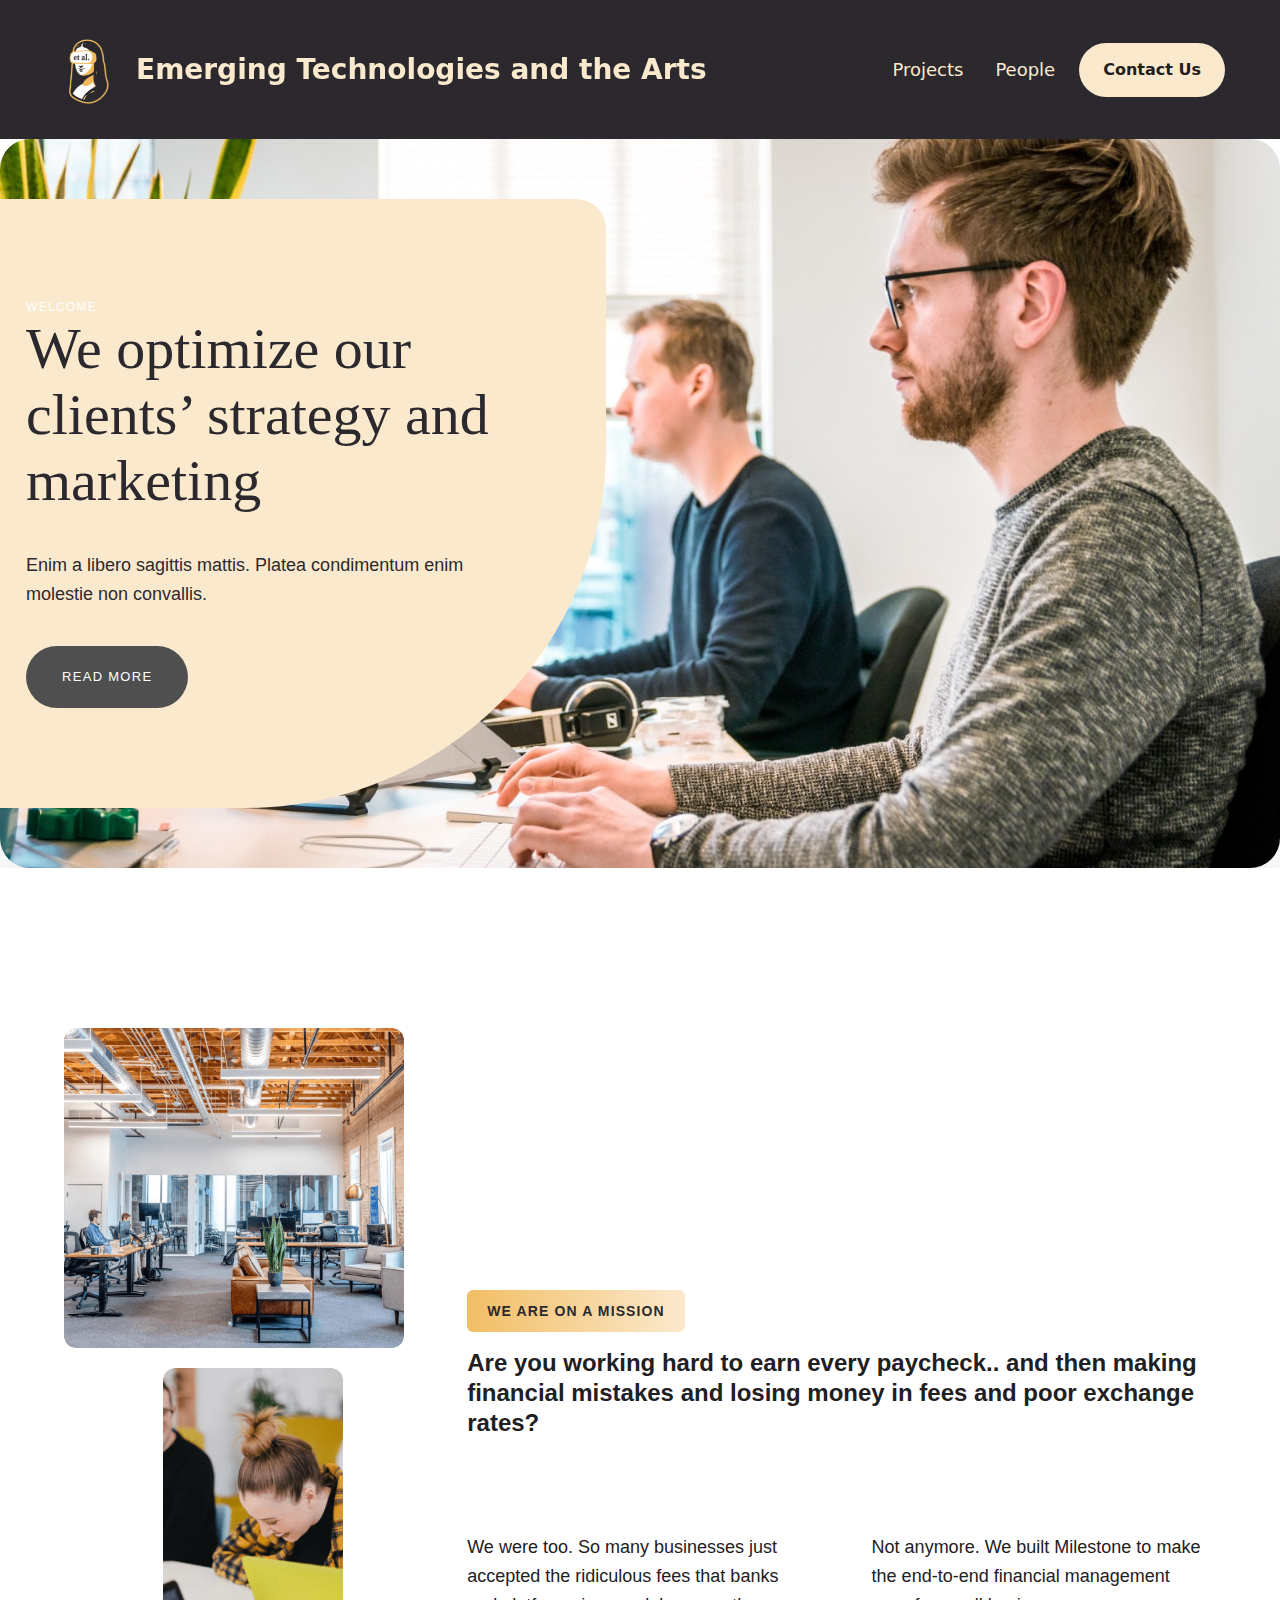
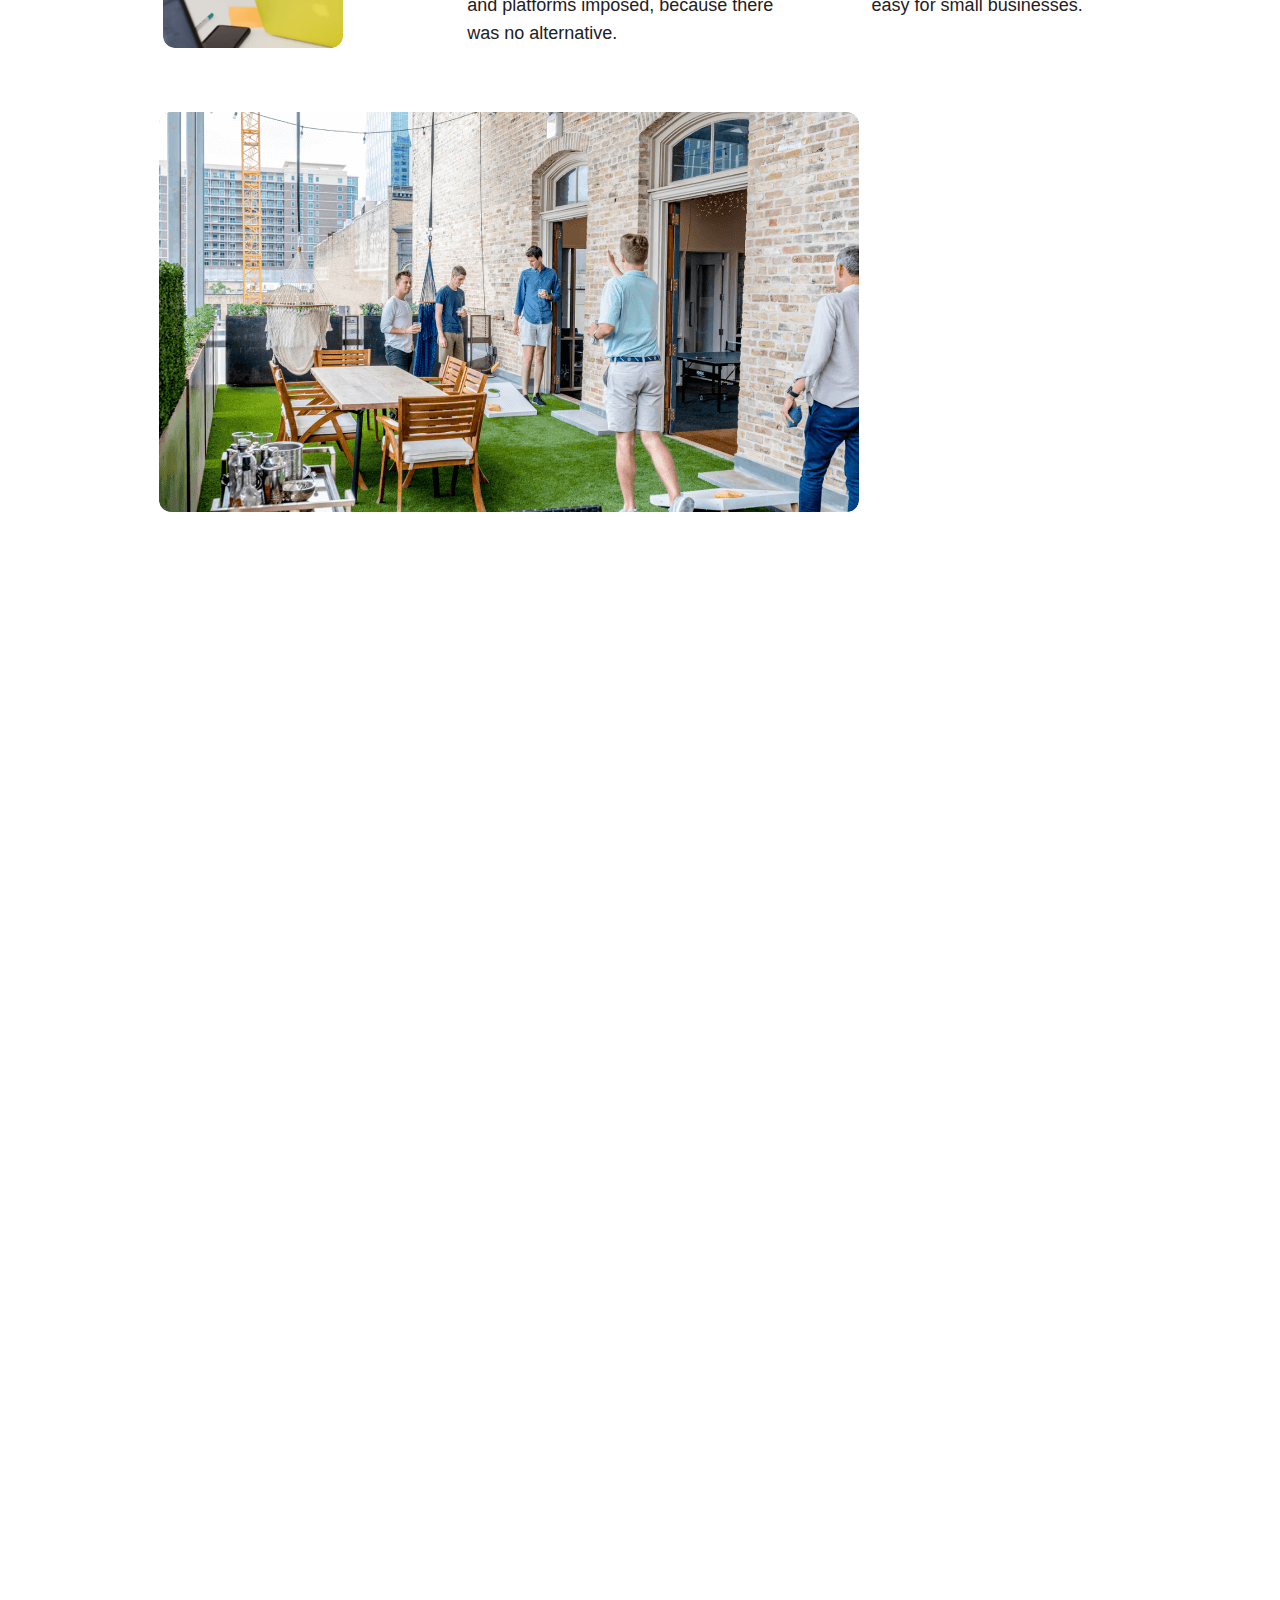
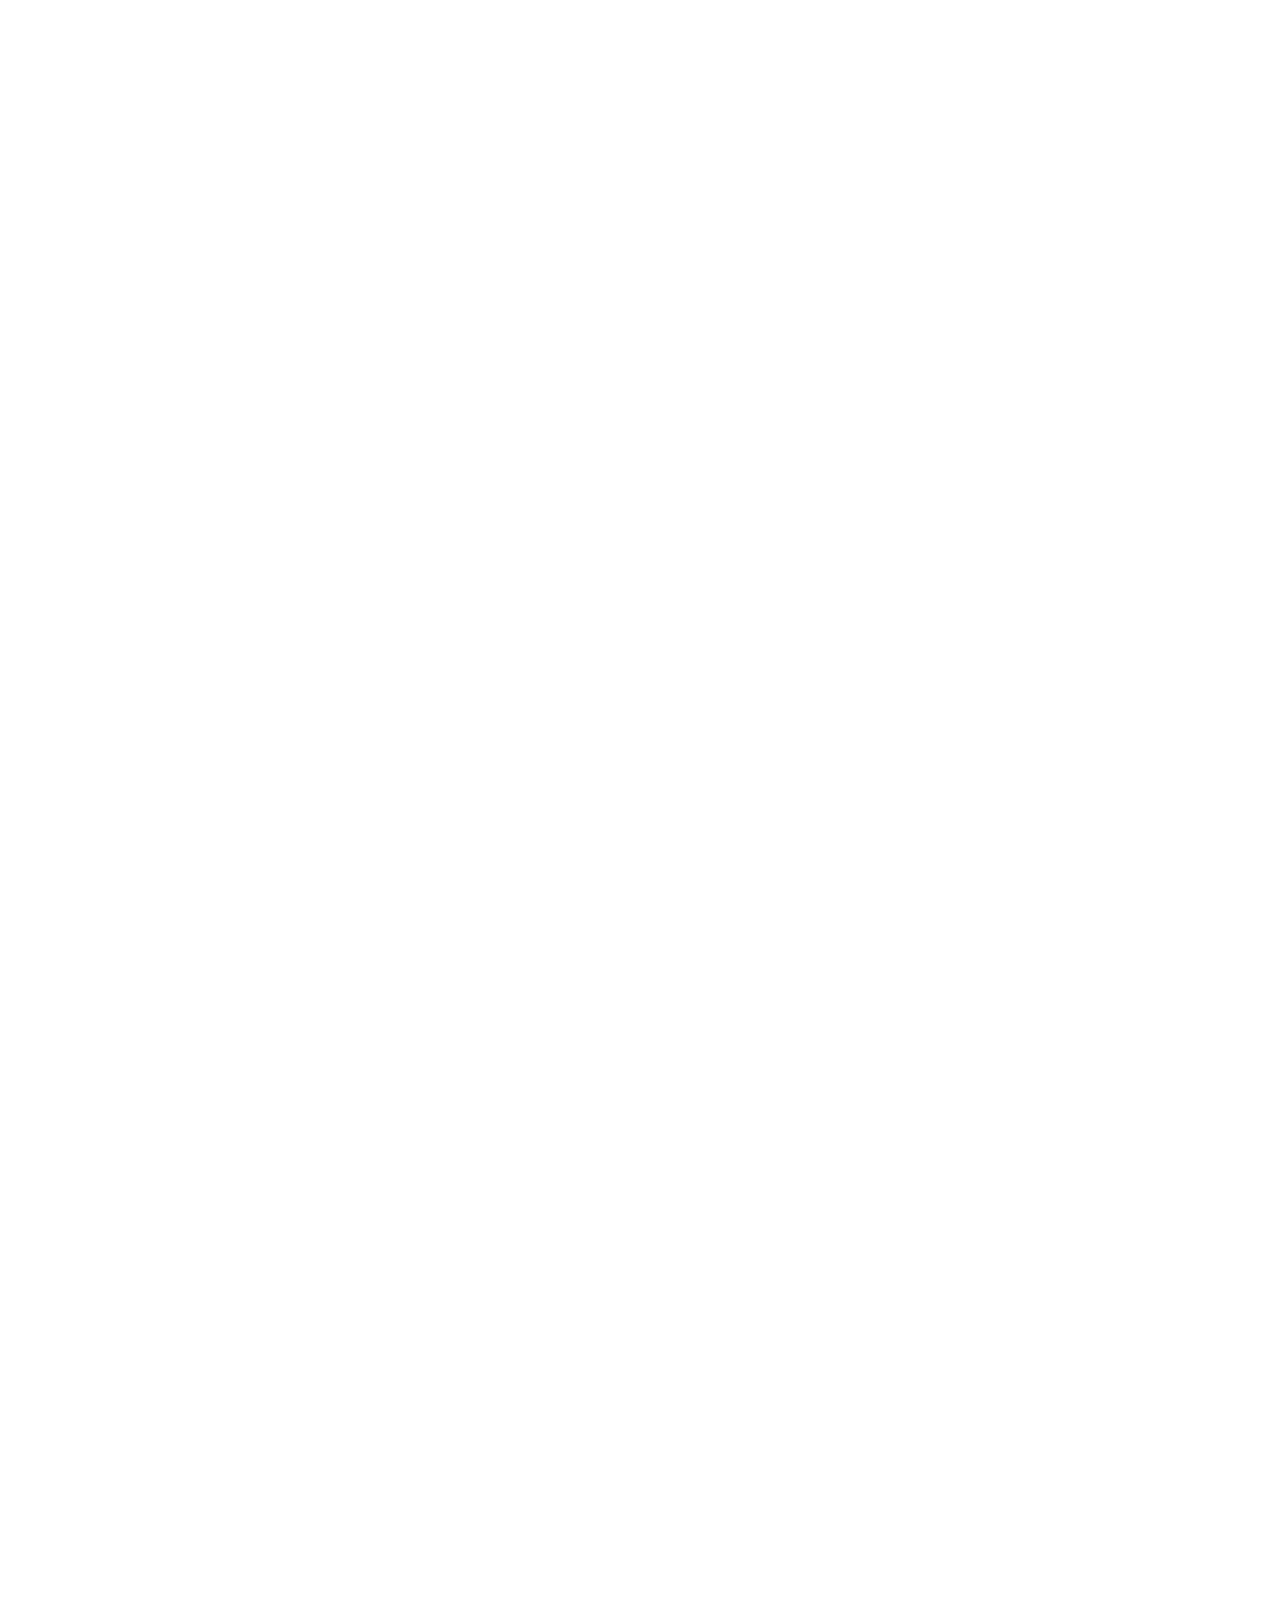
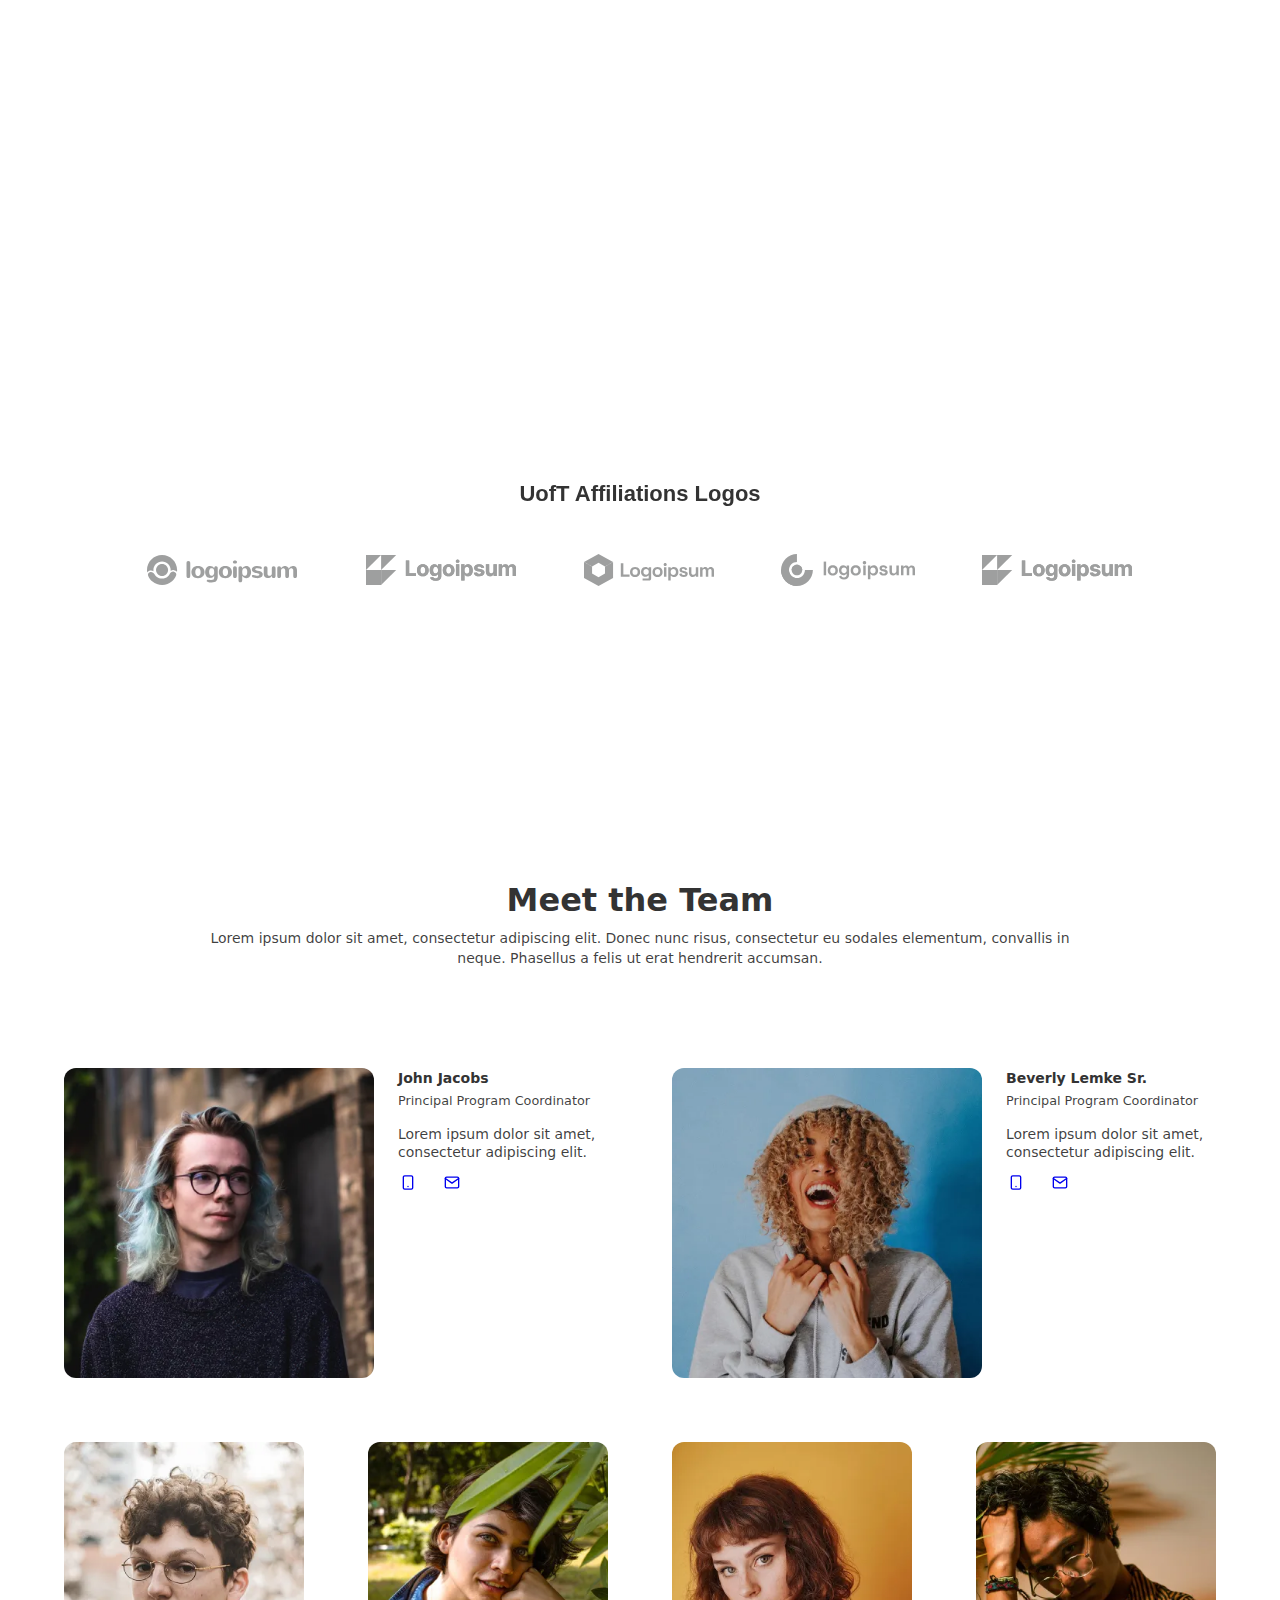
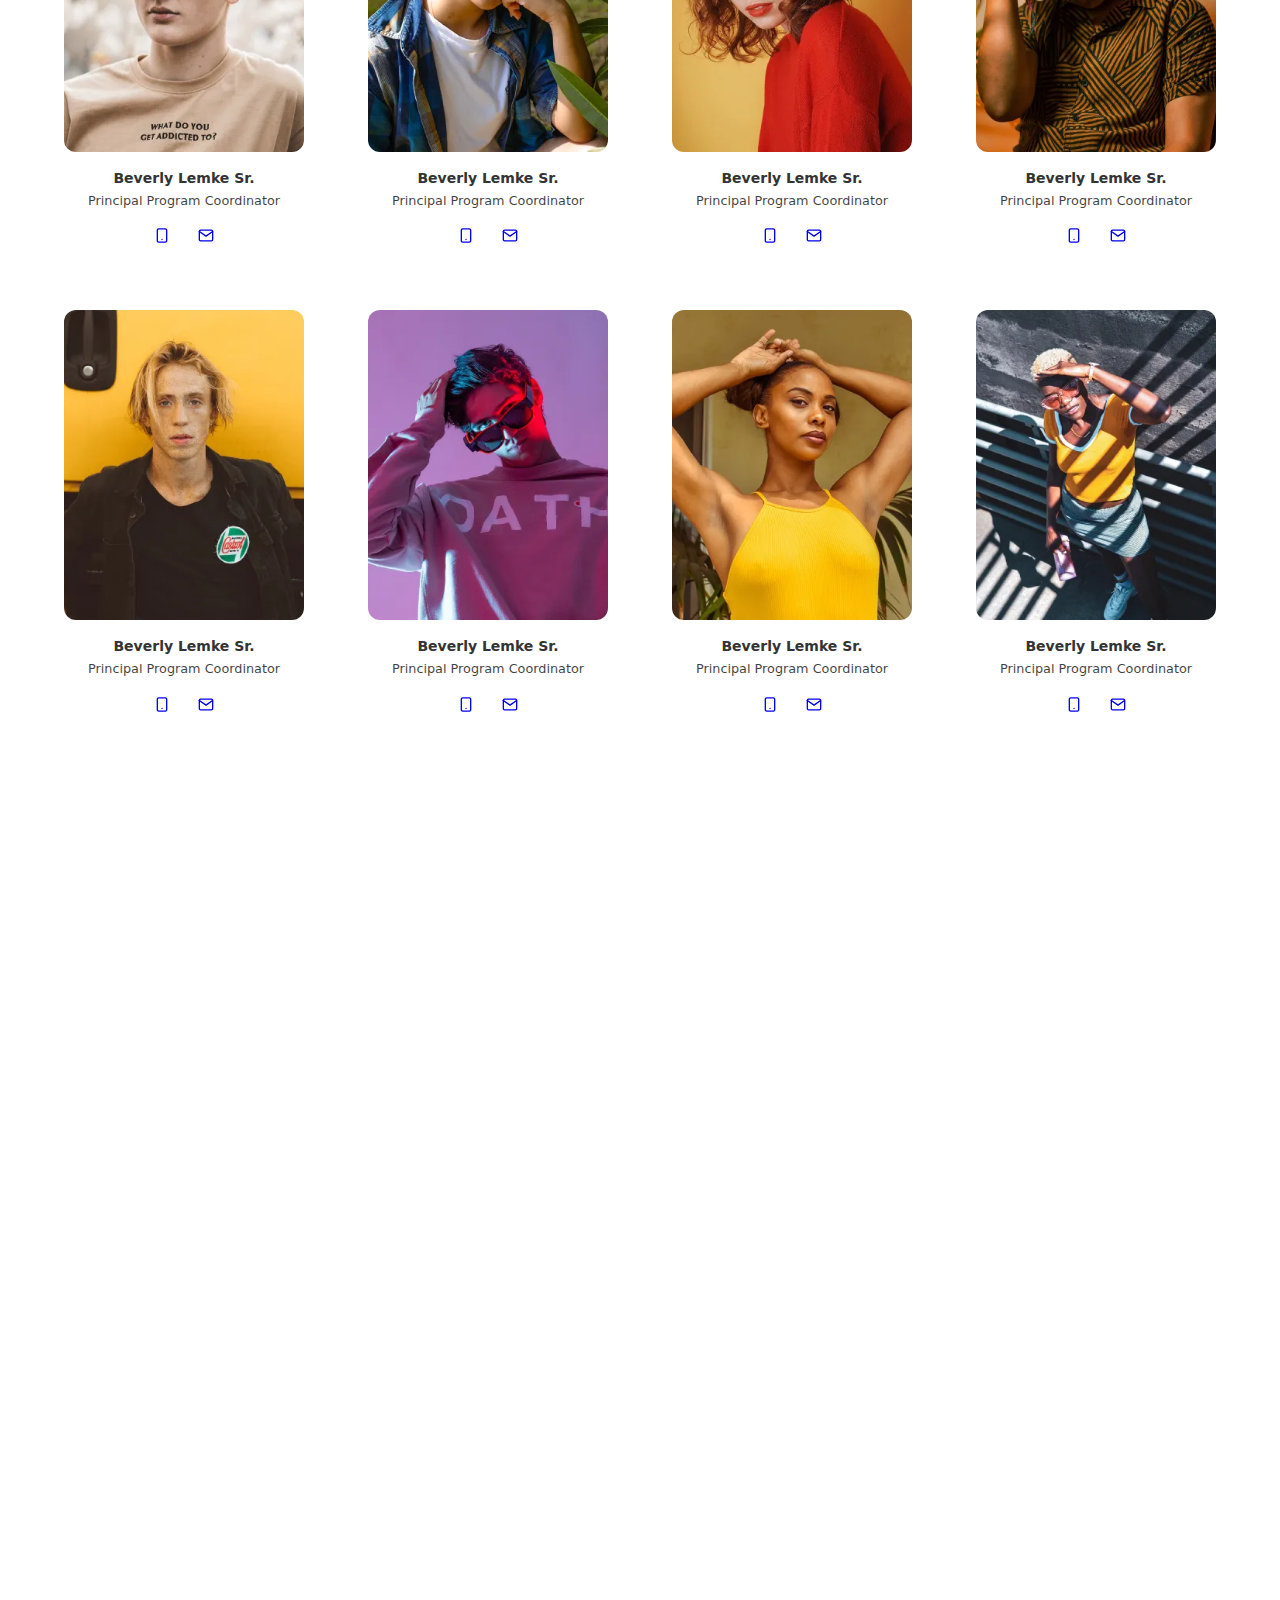
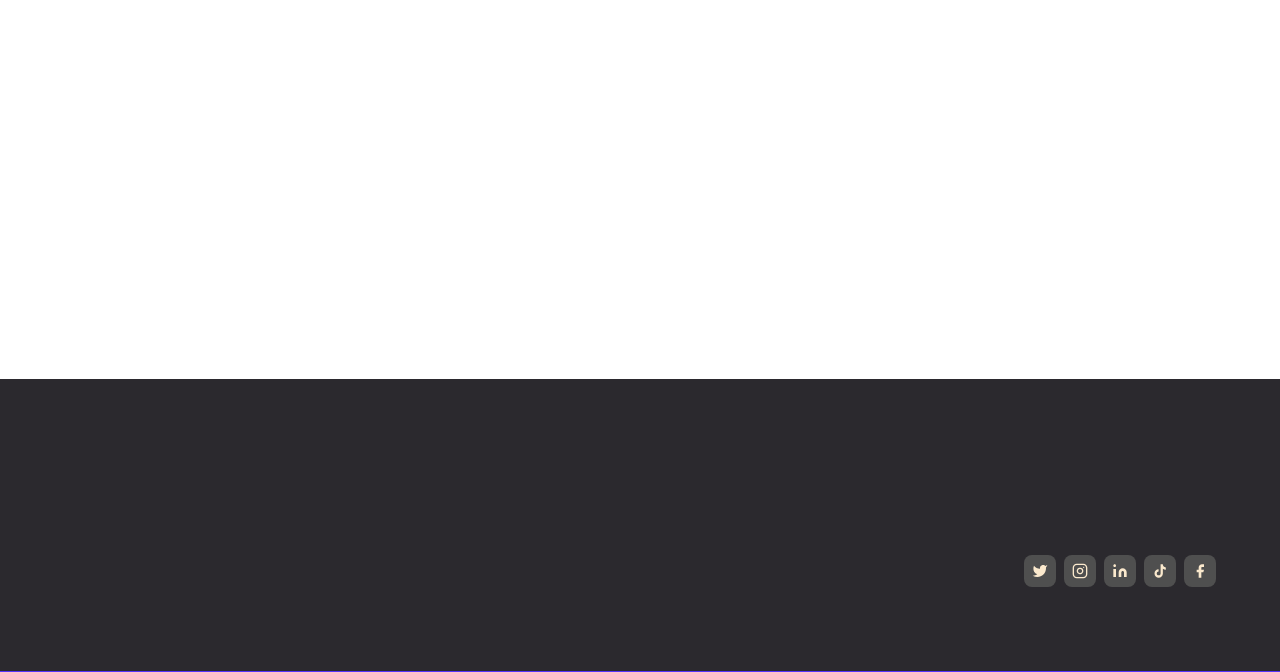
==== index.html @ 55a09def "First Test Commit Webflow Content" ====
<!DOCTYPE html><!--  This site was created in Webflow. https://www.webflow.com  -->
<!--  Last Published: Sun Aug 27 2023 20:59:40 GMT+0000 (Coordinated Universal Time)  -->
<html data-wf-page="64ebb438a1410b0086bd7506" data-wf-site="64ebb438a1410b0086bd7500">
<head>
  <meta charset="utf-8">
  <title>Sho&#x27;s Test Site</title>
  <meta content="width=device-width, initial-scale=1" name="viewport">
  <meta content="Webflow" name="generator">
  <link href="css/normalize.css" rel="stylesheet" type="text/css">
  <link href="css/webflow.css" rel="stylesheet" type="text/css">
  <link href="css/shos-test-site.webflow.css" rel="stylesheet" type="text/css">
  <link href="https://fonts.googleapis.com" rel="preconnect">
  <link href="https://fonts.gstatic.com" rel="preconnect" crossorigin="anonymous">
  <script src="https://ajax.googleapis.com/ajax/libs/webfont/1.6.26/webfont.js" type="text/javascript"></script>
  <script type="text/javascript">WebFont.load({  google: {    families: ["Varela:400","PT Serif:400,400italic,700,700italic","Montserrat:100,100italic,200,200italic,300,300italic,400,400italic,500,500italic,600,600italic,700,700italic,800,800italic,900,900italic"]  }});</script>
  <script type="text/javascript">!function(o,c){var n=c.documentElement,t=" w-mod-";n.className+=t+"js",("ontouchstart"in o||o.DocumentTouch&&c instanceof DocumentTouch)&&(n.className+=t+"touch")}(window,document);</script>
  <link href="images/favicon.ico" rel="shortcut icon" type="image/x-icon">
  <link href="images/webclip.png" rel="apple-touch-icon">
</head>
<body>
  <div data-w-id="bd17b737-be0b-ef4d-3746-2ac06729ca30" data-animation="default" data-collapse="medium" data-duration="400" data-easing="ease" data-easing2="ease" role="banner" class="brix---header-wrapper w-nav">
    <div class="brix---container-default w-container">
      <div class="brix---header-content-wrapper">
        <a href="#" class="brix---header-logo-link w-nav-brand"><img src="images/Screenshot-2023-07-28-161334.png" width="60" alt="" class="brix---header-logo">
          <div class="text-block"> Emerging Technologies and the Arts</div>
        </a>
        <div class="brix---header-right-col">
          <nav role="navigation" class="brix---header-menu-wrapper w-nav-menu">
            <ul role="list" class="brix---header-nav-menu-list">
              <li class="brix---header-nav-list-item">
                <a href="#" class="brix---header-nav-link w-nav-link">Projects</a>
              </li>
              <li class="brix---header-nav-list-item">
                <a href="#" class="brix---header-nav-link w-nav-link">People</a>
              </li>
              <li class="brix---header-nav-list-item-show-in-mbl">
                <a href="#" class="brix---btn-primary-small w-button">Get started</a>
              </li>
            </ul>
          </nav>
          <div class="brix---hamburger-menu-wrapper w-nav-button">
            <div style="-webkit-transform:translate3d(0, 0px, 0) scale3d(1, 1, 1) rotateX(0) rotateY(0) rotateZ(0deg) skew(0, 0);-moz-transform:translate3d(0, 0px, 0) scale3d(1, 1, 1) rotateX(0) rotateY(0) rotateZ(0deg) skew(0, 0);-ms-transform:translate3d(0, 0px, 0) scale3d(1, 1, 1) rotateX(0) rotateY(0) rotateZ(0deg) skew(0, 0);transform:translate3d(0, 0px, 0) scale3d(1, 1, 1) rotateX(0) rotateY(0) rotateZ(0deg) skew(0, 0)" class="brix---hamburger-menu-bar-top"></div>
            <div style="-webkit-transform:translate3d(0, 0px, 0) scale3d(1, 1, 1) rotateX(0) rotateY(0) rotateZ(0deg) skew(0, 0);-moz-transform:translate3d(0, 0px, 0) scale3d(1, 1, 1) rotateX(0) rotateY(0) rotateZ(0deg) skew(0, 0);-ms-transform:translate3d(0, 0px, 0) scale3d(1, 1, 1) rotateX(0) rotateY(0) rotateZ(0deg) skew(0, 0);transform:translate3d(0, 0px, 0) scale3d(1, 1, 1) rotateX(0) rotateY(0) rotateZ(0deg) skew(0, 0)" class="brix---hamburger-menu-bar-bottom"></div>
          </div>
          <div class="brix---btn-header-hidden-on-mbl">
            <a href="#" class="brix---btn-primary-small w-button">Contact Us</a>
          </div>
        </div>
      </div>
    </div>
  </div>
  <div class="lynx-content-hero">
    <div class="lynx-hero-large">
      <div class="lynx-block-hero-large">
        <div class="lynx-subtitle-white">WELCOME</div>
        <h1 class="lynx-heading-white">We optimize our clients’ strategy and marketing</h1>
        <p class="lynx-paragraph-white">Enim a libero sagittis mattis. Platea condimentum enim molestie non convallis.</p>
        <a href="#" class="lynx-button-white w-button">Read More</a>
      </div>
    </div>
  </div>
  <div class="cf-mission-section">
    <div class="cf-wrapper-1160 mission-flex">
      <div class="cf-mission-upper-container">
        <div class="mission-image-container">
          <div class="w-layout-grid cf-mission-image-grid">
            <div class="cf-mission-image-wrapper">
              <div class="cf-image-animation-div"><img src="images/Group-602-1.png" loading="lazy" alt="" class="cf-mission-image _1"></div>
            </div>
            <div class="cf-mission-image-wrapper small">
              <div class="cf-image-animation-div"><img src="images/image-48-1.png" loading="lazy" width="135" alt="" class="cf-mission-image"></div>
            </div>
          </div>
        </div>
        <div class="cf-mission-text-container">
          <div class="cf-heading-animation-div">
            <div class="cf-yellow-king-text-span">We are on a MISSION</div>
          </div>
          <div class="cf-heading-animation-div">
            <h3 class="cf-h3-heading-40px white">Are you working hard to earn every paycheck.. and then making financial mistakes and losing money in fees and poor exchange rates?</h3>
          </div><img src="images/Vector-179.svg" loading="lazy" alt="" class="cf-mission-line-image">
          <div class="w-layout-grid cf-mission-text-grid">
            <div class="mission-grid-text-wrapper">
              <div class="cf-body---18px white">We were too. So many businesses just accepted the ridiculous fees that banks and platforms imposed, because there was no alternative.</div>
            </div>
            <div class="mission-grid-text-wrapper">
              <div class="cf-body---18px white">Not anymore. We built Milestone to make the end-to-end financial management easy for small businesses.</div>
            </div>
          </div>
        </div>
      </div>
      <div class="cf-mission-hero-image-wrapper"><img src="images/Group-603-1.png" loading="lazy" style="opacity:0" data-w-id="bf391206-329c-e1ec-0a8e-dd367c65a025" alt="" class="cf-mission-special-image">
        <div class="cf-image-animation-div"><img src="images/image-47-1.png" loading="lazy" alt="" class="cf-mission-image"></div>
      </div>
    </div>
  </div>
  <div class="brix---section-2">
    <div class="brix---container-default w-container">
      <div data-w-id="1bc9462e-8ecc-5f07-b10c-797fceb5e2ae" style="-webkit-transform:translate3d(0, 10%, 0) scale3d(1, 1, 1) rotateX(0) rotateY(0) rotateZ(0) skew(0, 0);-moz-transform:translate3d(0, 10%, 0) scale3d(1, 1, 1) rotateX(0) rotateY(0) rotateZ(0) skew(0, 0);-ms-transform:translate3d(0, 10%, 0) scale3d(1, 1, 1) rotateX(0) rotateY(0) rotateZ(0) skew(0, 0);transform:translate3d(0, 10%, 0) scale3d(1, 1, 1) rotateX(0) rotateY(0) rotateZ(0) skew(0, 0);opacity:0" class="brix---inner-container-640px---center">
        <div class="brix---text-center-2">
          <div>
            <div class="brix---subtitle-2">Projects</div>
          </div>
          <div class="brix---color-neutral-804">
            <h1 class="brix---heading-h1-size-2">Projects</h1>
          </div>
          <div class="brix---mg-bottom-40px">
            <div class="brix---mg-bottom-24px-2">
              <p class="brix---paragraph-default-2">Lorem ipsum dolor sit amet consectetur adipiscing elit tortor eu egestas morbi sem vulputate etiam facilisis pellentesque ut quis.</p>
            </div>
          </div>
        </div>
      </div>
      <div data-w-id="1bc9462e-8ecc-5f07-b10c-797fceb5e2ba" style="-webkit-transform:translate3d(0, 10%, 0) scale3d(1, 1, 1) rotateX(0) rotateY(0) rotateZ(0) skew(0, 0);-moz-transform:translate3d(0, 10%, 0) scale3d(1, 1, 1) rotateX(0) rotateY(0) rotateZ(0) skew(0, 0);-ms-transform:translate3d(0, 10%, 0) scale3d(1, 1, 1) rotateX(0) rotateY(0) rotateZ(0) skew(0, 0);transform:translate3d(0, 10%, 0) scale3d(1, 1, 1) rotateX(0) rotateY(0) rotateZ(0) skew(0, 0);opacity:0" class="w-layout-grid brix---grid-3-columns-gap-row-48px">
        <a data-w-id="1bc9462e-8ecc-5f07-b10c-797fceb5e2bb" href="#" class="brix---product-card-wrapper w-inline-block">
          <div class="brix---product-card-image-wrapper"><img srcset="images/tshirt-ecommerce-card-elements-brix-templates-p-500.jpg 500w, images/tshirt-ecommerce-card-elements-brix-templates.jpg 804w" src="images/tshirt-ecommerce-card-elements-brix-templates.jpg" sizes="(max-width: 479px) 92vw, (max-width: 767px) 94vw, (max-width: 991px) 46vw, (max-width: 1439px) 30vw, 371.328125px" alt="eCommerce - Elements Webflow Library - BRIX Templates" class="brix---product-card-image">
            <div class="brix---badge-wrapper-top-left">
              <div class="brix---badge-secondary-small-bold">Project Status</div>
            </div>
          </div>
          <div class="brix---mg-top-24px">
            <div>
              <div>
                <div class="brix---mg-bottom-16px-2">
                  <div class="brix---color-neutral-804">
                    <h3 class="brix---heading-h4-size">T-Shirt</h3>
                  </div>
                </div>
                <div class="brix---mg-bottom-24px-2">
                  <div class="brix---mg-bottom-24px-2">
                    <p class="brix---paragraph-default-2"><strong>Project Category</strong></p>
                    <p class="brix---paragraph-default-2">Project Desc. Lorem ipsum dolor sit amet conse bolli tetur adipiscing elit tortor eu.</p>
                  </div>
                </div>
                <div data-w-id="1bc9462e-8ecc-5f07-b10c-797fceb5e2cf" class="brix---link-wrapper-color-primary">
                  <div class="brix---text-200-bold-2">View product</div><img src="images/icon-arrow-color-elements-brix-templates.svg" alt="Arrow - Elements Webflow Library - BRIX Templates" class="brix---link-icon-right">
                </div>
              </div>
            </div>
          </div>
        </a>
        <a data-w-id="1bc9462e-8ecc-5f07-b10c-797fceb5e2d3" href="#" class="brix---product-card-wrapper w-inline-block">
          <div class="brix---product-card-image-wrapper"><img srcset="images/zip-hoodie-ecommerce-card-elements-brix-templates-p-500.jpg 500w, images/zip-hoodie-ecommerce-card-elements-brix-templates.jpg 776w" src="images/zip-hoodie-ecommerce-card-elements-brix-templates.jpg" sizes="(max-width: 479px) 92vw, (max-width: 767px) 94vw, (max-width: 991px) 46vw, (max-width: 1439px) 30vw, 371.3359375px" alt="eCommerce - Elements Webflow Library - BRIX Templates" class="brix---product-card-image">
            <div class="brix---badge-wrapper-top-left">
              <div class="brix---badge-secondary-small-bold">$199.00</div>
            </div>
          </div>
          <div class="brix---mg-top-24px">
            <div>
              <div>
                <div class="brix---mg-bottom-16px-2">
                  <div class="brix---color-neutral-804">
                    <h3 class="brix---heading-h4-size">Zip Hoodie</h3>
                  </div>
                </div>
                <div class="brix---mg-bottom-24px-2">
                  <div class="brix---mg-bottom-24px-2">
                    <p class="brix---paragraph-default-2">Lorem ipsum dolor sit amet conse bolli tetur adipiscing elit tortor eu.</p>
                  </div>
                </div>
                <div data-w-id="1bc9462e-8ecc-5f07-b10c-797fceb5e2e4" class="brix---link-wrapper-color-primary">
                  <div class="brix---text-200-bold-2">View product</div><img src="images/icon-arrow-color-elements-brix-templates.svg" alt="Arrow - Elements Webflow Library - BRIX Templates" class="brix---link-icon-right">
                </div>
              </div>
            </div>
          </div>
        </a>
        <a data-w-id="1bc9462e-8ecc-5f07-b10c-797fceb5e2e8" href="#" class="brix---product-card-wrapper w-inline-block">
          <div class="brix---product-card-image-wrapper"><img srcset="images/beanie-ecommerce-card-elements-brix-templates-p-500.jpg 500w, images/beanie-ecommerce-card-elements-brix-templates.jpg 776w" src="images/beanie-ecommerce-card-elements-brix-templates.jpg" sizes="(max-width: 479px) 92vw, (max-width: 767px) 94vw, (max-width: 991px) 46vw, (max-width: 1439px) 30vw, 371.3359375px" alt="eCommerce - Elements Webflow Library - BRIX Templates" class="brix---product-card-image">
            <div class="brix---badge-wrapper-top-left">
              <div class="brix---badge-secondary-small-bold">$49.00</div>
            </div>
          </div>
          <div class="brix---mg-top-24px">
            <div>
              <div>
                <div class="brix---mg-bottom-16px-2">
                  <div class="brix---color-neutral-804">
                    <h3 class="brix---heading-h4-size">Beanie</h3>
                  </div>
                </div>
                <div class="brix---mg-bottom-24px-2">
                  <div class="brix---mg-bottom-24px-2">
                    <p class="brix---paragraph-default-2">Lorem ipsum dolor sit amet conse bolli tetur adipiscing elit tortor eu.</p>
                  </div>
                </div>
                <div data-w-id="1bc9462e-8ecc-5f07-b10c-797fceb5e2f9" class="brix---link-wrapper-color-primary">
                  <div class="brix---text-200-bold-2">View product</div><img src="images/icon-arrow-color-elements-brix-templates.svg" alt="Arrow - Elements Webflow Library - BRIX Templates" class="brix---link-icon-right">
                </div>
              </div>
            </div>
          </div>
        </a>
        <a data-w-id="1bc9462e-8ecc-5f07-b10c-797fceb5e2fd" href="#" class="brix---product-card-wrapper w-inline-block">
          <div class="brix---product-card-image-wrapper"><img srcset="images/pullover-ecommerce-card-elements-brix-templates-p-500.jpg 500w, images/pullover-ecommerce-card-elements-brix-templates.jpg 776w" src="images/pullover-ecommerce-card-elements-brix-templates.jpg" sizes="(max-width: 479px) 92vw, (max-width: 767px) 94vw, (max-width: 991px) 46vw, (max-width: 1439px) 30vw, 371.328125px" alt="eCommerce - Elements Webflow Library - BRIX Templates" class="brix---product-card-image">
            <div class="brix---badge-wrapper-top-left">
              <div class="brix---badge-secondary-small-bold">$149.00</div>
            </div>
          </div>
          <div class="brix---mg-top-24px">
            <div>
              <div>
                <div class="brix---mg-bottom-16px-2">
                  <div class="brix---color-neutral-804">
                    <h3 class="brix---heading-h4-size">Pullover Hoodie</h3>
                  </div>
                </div>
                <div class="brix---mg-bottom-24px-2">
                  <div class="brix---mg-bottom-24px-2">
                    <p class="brix---paragraph-default-2">Lorem ipsum dolor sit amet conse bolli tetur adipiscing elit tortor eu.</p>
                  </div>
                </div>
                <div data-w-id="1bc9462e-8ecc-5f07-b10c-797fceb5e30e" class="brix---link-wrapper-color-primary">
                  <div class="brix---text-200-bold-2">View product</div><img src="images/icon-arrow-color-elements-brix-templates.svg" alt="Arrow - Elements Webflow Library - BRIX Templates" class="brix---link-icon-right">
                </div>
              </div>
            </div>
          </div>
        </a>
        <a data-w-id="1bc9462e-8ecc-5f07-b10c-797fceb5e312" href="#" class="brix---product-card-wrapper w-inline-block">
          <div class="brix---product-card-image-wrapper"><img srcset="images/pullover-ecommerce-card-elements-brix-templates-p-500.jpg 500w, images/pullover-ecommerce-card-elements-brix-templates.jpg 776w" src="images/pullover-ecommerce-card-elements-brix-templates.jpg" sizes="(max-width: 479px) 92vw, (max-width: 767px) 94vw, (max-width: 991px) 46vw, (max-width: 1439px) 30vw, 371.3359375px" alt="eCommerce - Elements Webflow Library - BRIX Templates" class="brix---product-card-image">
            <div class="brix---badge-wrapper-top-left">
              <div class="brix---badge-secondary-small-bold">$149.00</div>
            </div>
          </div>
          <div class="brix---mg-top-24px">
            <div>
              <div>
                <div class="brix---mg-bottom-16px-2">
                  <div class="brix---color-neutral-804">
                    <h3 class="brix---heading-h4-size">Pullover Hoodie</h3>
                  </div>
                </div>
                <div class="brix---mg-bottom-24px-2">
                  <div class="brix---mg-bottom-24px-2">
                    <p class="brix---paragraph-default-2">Lorem ipsum dolor sit amet conse bolli tetur adipiscing elit tortor eu.</p>
                  </div>
                </div>
                <div data-w-id="1bc9462e-8ecc-5f07-b10c-797fceb5e323" class="brix---link-wrapper-color-primary">
                  <div class="brix---text-200-bold-2">View product</div><img src="images/icon-arrow-color-elements-brix-templates.svg" alt="Arrow - Elements Webflow Library - BRIX Templates" class="brix---link-icon-right">
                </div>
              </div>
            </div>
          </div>
        </a>
        <a data-w-id="1bc9462e-8ecc-5f07-b10c-797fceb5e327" href="#" class="brix---product-card-wrapper w-inline-block">
          <div class="brix---product-card-image-wrapper"><img srcset="images/pullover-ecommerce-card-elements-brix-templates-p-500.jpg 500w, images/pullover-ecommerce-card-elements-brix-templates.jpg 776w" src="images/pullover-ecommerce-card-elements-brix-templates.jpg" sizes="(max-width: 479px) 92vw, (max-width: 767px) 94vw, (max-width: 991px) 46vw, (max-width: 1439px) 30vw, 371.3359375px" alt="eCommerce - Elements Webflow Library - BRIX Templates" class="brix---product-card-image">
            <div class="brix---badge-wrapper-top-left">
              <div class="brix---badge-secondary-small-bold">$149.00</div>
            </div>
          </div>
          <div class="brix---mg-top-24px">
            <div>
              <div>
                <div class="brix---mg-bottom-16px-2">
                  <div class="brix---color-neutral-804">
                    <h3 class="brix---heading-h4-size">Pullover Hoodie</h3>
                  </div>
                </div>
                <div class="brix---mg-bottom-24px-2">
                  <div class="brix---mg-bottom-24px-2">
                    <p class="brix---paragraph-default-2">Lorem ipsum dolor sit amet conse bolli tetur adipiscing elit tortor eu.</p>
                  </div>
                </div>
                <div data-w-id="1bc9462e-8ecc-5f07-b10c-797fceb5e338" class="brix---link-wrapper-color-primary">
                  <div class="brix---text-200-bold-2">View product</div><img src="images/icon-arrow-color-elements-brix-templates.svg" alt="Arrow - Elements Webflow Library - BRIX Templates" class="brix---link-icon-right">
                </div>
              </div>
            </div>
          </div>
        </a>
        <a data-w-id="1bc9462e-8ecc-5f07-b10c-797fceb5e33c" href="#" class="brix---product-card-wrapper w-inline-block">
          <div class="brix---product-card-image-wrapper"><img srcset="images/pullover-ecommerce-card-elements-brix-templates-p-500.jpg 500w, images/pullover-ecommerce-card-elements-brix-templates.jpg 776w" src="images/pullover-ecommerce-card-elements-brix-templates.jpg" sizes="(max-width: 479px) 92vw, (max-width: 767px) 94vw, (max-width: 991px) 46vw, (max-width: 1439px) 30vw, 371.328125px" alt="eCommerce - Elements Webflow Library - BRIX Templates" class="brix---product-card-image">
            <div class="brix---badge-wrapper-top-left">
              <div class="brix---badge-secondary-small-bold">$149.00</div>
            </div>
          </div>
          <div class="brix---mg-top-24px">
            <div>
              <div>
                <div class="brix---mg-bottom-16px-2">
                  <div class="brix---color-neutral-804">
                    <h3 class="brix---heading-h4-size">Pullover Hoodie</h3>
                  </div>
                </div>
                <div class="brix---mg-bottom-24px-2">
                  <div class="brix---mg-bottom-24px-2">
                    <p class="brix---paragraph-default-2">Lorem ipsum dolor sit amet conse bolli tetur adipiscing elit tortor eu.</p>
                  </div>
                </div>
                <div data-w-id="1bc9462e-8ecc-5f07-b10c-797fceb5e34d" class="brix---link-wrapper-color-primary">
                  <div class="brix---text-200-bold-2">View product</div><img src="images/icon-arrow-color-elements-brix-templates.svg" alt="Arrow - Elements Webflow Library - BRIX Templates" class="brix---link-icon-right">
                </div>
              </div>
            </div>
          </div>
        </a>
        <a data-w-id="1bc9462e-8ecc-5f07-b10c-797fceb5e351" href="#" class="brix---product-card-wrapper w-inline-block">
          <div class="brix---product-card-image-wrapper"><img srcset="images/pullover-ecommerce-card-elements-brix-templates-p-500.jpg 500w, images/pullover-ecommerce-card-elements-brix-templates.jpg 776w" src="images/pullover-ecommerce-card-elements-brix-templates.jpg" sizes="(max-width: 479px) 92vw, (max-width: 767px) 94vw, (max-width: 991px) 46vw, (max-width: 1439px) 30vw, 371.3359375px" alt="eCommerce - Elements Webflow Library - BRIX Templates" class="brix---product-card-image">
            <div class="brix---badge-wrapper-top-left">
              <div class="brix---badge-secondary-small-bold">$149.00</div>
            </div>
          </div>
          <div class="brix---mg-top-24px">
            <div>
              <div>
                <div class="brix---mg-bottom-16px-2">
                  <div class="brix---color-neutral-804">
                    <h3 class="brix---heading-h4-size">Pullover Hoodie</h3>
                  </div>
                </div>
                <div class="brix---mg-bottom-24px-2">
                  <div class="brix---mg-bottom-24px-2">
                    <p class="brix---paragraph-default-2">Lorem ipsum dolor sit amet conse bolli tetur adipiscing elit tortor eu.</p>
                  </div>
                </div>
                <div data-w-id="1bc9462e-8ecc-5f07-b10c-797fceb5e362" class="brix---link-wrapper-color-primary">
                  <div class="brix---text-200-bold-2">View product</div><img src="images/icon-arrow-color-elements-brix-templates.svg" alt="Arrow - Elements Webflow Library - BRIX Templates" class="brix---link-icon-right">
                </div>
              </div>
            </div>
          </div>
        </a>
        <a data-w-id="1bc9462e-8ecc-5f07-b10c-797fceb5e366" href="#" class="brix---product-card-wrapper w-inline-block">
          <div class="brix---product-card-image-wrapper"><img srcset="images/pullover-ecommerce-card-elements-brix-templates-p-500.jpg 500w, images/pullover-ecommerce-card-elements-brix-templates.jpg 776w" src="images/pullover-ecommerce-card-elements-brix-templates.jpg" sizes="(max-width: 479px) 92vw, (max-width: 767px) 94vw, (max-width: 991px) 46vw, (max-width: 1439px) 30vw, 371.3359375px" alt="eCommerce - Elements Webflow Library - BRIX Templates" class="brix---product-card-image">
            <div class="brix---badge-wrapper-top-left">
              <div class="brix---badge-secondary-small-bold">$149.00</div>
            </div>
          </div>
          <div class="brix---mg-top-24px">
            <div>
              <div>
                <div class="brix---mg-bottom-16px-2">
                  <div class="brix---color-neutral-804">
                    <h3 class="brix---heading-h4-size">Pullover Hoodie</h3>
                  </div>
                </div>
                <div class="brix---mg-bottom-24px-2">
                  <div class="brix---mg-bottom-24px-2">
                    <p class="brix---paragraph-default-2">Lorem ipsum dolor sit amet conse bolli tetur adipiscing elit tortor eu.</p>
                  </div>
                </div>
                <div data-w-id="1bc9462e-8ecc-5f07-b10c-797fceb5e377" class="brix---link-wrapper-color-primary">
                  <div class="brix---text-200-bold-2">View product</div><img src="images/icon-arrow-color-elements-brix-templates.svg" alt="Arrow - Elements Webflow Library - BRIX Templates" class="brix---link-icon-right">
                </div>
              </div>
            </div>
          </div>
        </a>
        <a data-w-id="1bc9462e-8ecc-5f07-b10c-797fceb5e37b" href="#" class="brix---product-card-wrapper w-inline-block">
          <div class="brix---product-card-image-wrapper"><img srcset="images/pullover-ecommerce-card-elements-brix-templates-p-500.jpg 500w, images/pullover-ecommerce-card-elements-brix-templates.jpg 776w" src="images/pullover-ecommerce-card-elements-brix-templates.jpg" sizes="(max-width: 479px) 92vw, (max-width: 767px) 94vw, (max-width: 991px) 46vw, (max-width: 1439px) 30vw, 371.328125px" alt="eCommerce - Elements Webflow Library - BRIX Templates" class="brix---product-card-image">
            <div class="brix---badge-wrapper-top-left">
              <div class="brix---badge-secondary-small-bold">$149.00</div>
            </div>
          </div>
          <div class="brix---mg-top-24px">
            <div>
              <div>
                <div class="brix---mg-bottom-16px-2">
                  <div class="brix---color-neutral-804">
                    <h3 class="brix---heading-h4-size">Pullover Hoodie</h3>
                  </div>
                </div>
                <div class="brix---mg-bottom-24px-2">
                  <div class="brix---mg-bottom-24px-2">
                    <p class="brix---paragraph-default-2">Lorem ipsum dolor sit amet conse bolli tetur adipiscing elit tortor eu.</p>
                  </div>
                </div>
                <div data-w-id="1bc9462e-8ecc-5f07-b10c-797fceb5e38c" class="brix---link-wrapper-color-primary">
                  <div class="brix---text-200-bold-2">View product</div><img src="images/icon-arrow-color-elements-brix-templates.svg" alt="Arrow - Elements Webflow Library - BRIX Templates" class="brix---link-icon-right">
                </div>
              </div>
            </div>
          </div>
        </a>
      </div>
    </div>
  </div>
  <div class="cf-logos-wrapper">
    <h4 class="cf-logo-22px-heading">UofT Affiliations Logos</h4>
    <div class="cf-logos-contain-2"><img src="images/Mask-Group.svg" loading="lazy" alt="" class="cf-logo-images-2"><img src="images/Mask-Group-1.svg" loading="lazy" alt="" class="cf-logo-images-2"><img src="images/Mask-Group-2.svg" loading="lazy" alt="" class="cf-logo-images-2"><img src="images/Mask-Group-4.svg" loading="lazy" alt="" class="cf-logo-images-2"><img src="images/Mask-Group-1.svg" loading="lazy" alt="" class="cf-logo-images-2"></div>
  </div>
  <div id="people-section" class="spark-section">
    <div class="spark-container w-container">
      <div class="spark-centered-900">
        <h2>Meet the Team</h2>
        <p class="spark-secondary-paragraph">Lorem ipsum dolor sit amet, consectetur adipiscing elit. Donec nunc risus, consectetur eu sodales elementum, convallis in neque. Phasellus a felis ut erat hendrerit accumsan.</p>
      </div>
      <div class="spark-flex-row-of-team-members">
        <div class="spark-flex-row-of-two-team-members">
          <div id="w-node-_54979f86-4687-3125-2e15-efbddca980c9-86bd7506" class="spark-wrapped-team-card spark-top-aligned">
            <a href="#" class="w-inline-block"><img src="images/avatar-07_1avatar-07.webp" loading="eager" width="80" alt="" class="spark-horizontal-team-member-image spark-small"></a>
            <div class="spark-team-member-details">
              <p class="spark-bold-heading">John Jacobs</p>
              <p class="spark-small-sub-paragraph spark-margin-bottom-1rem">Principal Program Coordinator</p>
              <p class="spark-gray-paragraph">Lorem ipsum dolor sit amet, consectetur adipiscing elit. </p>
              <div class="spark-social-row spark-left-aligned">
                <a href="#" class="w-inline-block">
                  <div class="spark-icon spark-20px-icon w-embed"><svg width="100%" height="100%" viewbox="0 0 16 17" fill="none" xmlns="http://www.w3.org/2000/svg">
                      <g clip-path="url(#clip0_599_7236)">
                        <path fill-rule="evenodd" clip-rule="evenodd" d="M4.66699 2.50002C4.2988 2.50002 4.00033 2.7985 4.00033 3.16669V13.8334C4.00033 14.2015 4.2988 14.5 4.66699 14.5H11.3337C11.7018 14.5 12.0003 14.2015 12.0003 13.8334V3.16669C12.0003 2.7985 11.7018 2.50002 11.3337 2.50002H4.66699ZM2.66699 3.16669C2.66699 2.06212 3.56242 1.16669 4.66699 1.16669H11.3337C12.4382 1.16669 13.3337 2.06212 13.3337 3.16669V13.8334C13.3337 14.9379 12.4382 15.8334 11.3337 15.8334H4.66699C3.56242 15.8334 2.66699 14.9379 2.66699 13.8334V3.16669Z" fill="currentColor"></path>
                        <path fill-rule="evenodd" clip-rule="evenodd" d="M7.33366 12.5C7.33366 12.1318 7.63214 11.8334 8.00033 11.8334H8.00699C8.37518 11.8334 8.67366 12.1318 8.67366 12.5C8.67366 12.8682 8.37518 13.1667 8.00699 13.1667H8.00033C7.63214 13.1667 7.33366 12.8682 7.33366 12.5Z" fill="currentColor"></path>
                      </g>
                      <defs>
                        <clippath id="clip0_599_7236">
                          <rect width="16" height="16" fill="currentColor" transform="translate(0 0.5)"></rect>
                        </clippath>
                      </defs>
                    </svg></div>
                </a>
                <a href="#" class="w-inline-block">
                  <div class="spark-icon spark-20px-icon w-embed"><svg width="100%" height="100%" viewbox="0 0 16 17" fill="none" xmlns="http://www.w3.org/2000/svg">
                      <g clip-path="url(#clip0_599_7240)">
                        <path fill-rule="evenodd" clip-rule="evenodd" d="M2.66705 3.83333C2.30191 3.83333 2.00038 4.13486 2.00038 4.5V12.5C2.00038 12.8651 2.30191 13.1667 2.66705 13.1667H13.3337C13.6989 13.1667 14.0004 12.8651 14.0004 12.5V4.5C14.0004 4.13486 13.6989 3.83333 13.3337 3.83333H2.66705ZM0.667049 4.5C0.667049 3.39848 1.56553 2.5 2.66705 2.5H13.3337C14.4352 2.5 15.3337 3.39848 15.3337 4.5V12.5C15.3337 13.6015 14.4352 14.5 13.3337 14.5H2.66705C1.56553 14.5 0.667049 13.6015 0.667049 12.5V4.5Z" fill="currentColor"></path>
                        <path fill-rule="evenodd" clip-rule="evenodd" d="M0.787561 4.11769C0.998704 3.81606 1.41439 3.7427 1.71602 3.95385L8.00038 8.3529L14.2847 3.95385C14.5864 3.7427 15.0021 3.81606 15.2132 4.11769C15.4243 4.41932 15.351 4.83501 15.0494 5.04615L8.38269 9.71282C8.15314 9.8735 7.84762 9.8735 7.61807 9.71282L0.951408 5.04615C0.649775 4.83501 0.576419 4.41932 0.787561 4.11769Z" fill="currentColor"></path>
                      </g>
                      <defs>
                        <clippath id="clip0_599_7240">
                          <rect width="16" height="16" fill="currentColor" transform="translate(0 0.5)"></rect>
                        </clippath>
                      </defs>
                    </svg></div>
                </a>
              </div>
            </div>
          </div>
          <div class="spark-wrapped-team-card spark-top-aligned">
            <a href="#" class="w-inline-block"><img src="images/avatar-32_1avatar-32.webp" loading="eager" width="80" alt="" class="spark-horizontal-team-member-image spark-small"></a>
            <div class="spark-team-member-details">
              <p class="spark-bold-heading">Beverly Lemke Sr.</p>
              <p class="spark-small-sub-paragraph spark-margin-bottom-1rem">Principal Program Coordinator</p>
              <p class="spark-gray-paragraph">Lorem ipsum dolor sit amet, consectetur adipiscing elit. </p>
              <div class="spark-social-row spark-left-aligned">
                <a href="#" class="w-inline-block">
                  <div class="spark-icon spark-20px-icon w-embed"><svg width="100%" height="100%" viewbox="0 0 16 17" fill="none" xmlns="http://www.w3.org/2000/svg">
                      <g clip-path="url(#clip0_599_7236)">
                        <path fill-rule="evenodd" clip-rule="evenodd" d="M4.66699 2.50002C4.2988 2.50002 4.00033 2.7985 4.00033 3.16669V13.8334C4.00033 14.2015 4.2988 14.5 4.66699 14.5H11.3337C11.7018 14.5 12.0003 14.2015 12.0003 13.8334V3.16669C12.0003 2.7985 11.7018 2.50002 11.3337 2.50002H4.66699ZM2.66699 3.16669C2.66699 2.06212 3.56242 1.16669 4.66699 1.16669H11.3337C12.4382 1.16669 13.3337 2.06212 13.3337 3.16669V13.8334C13.3337 14.9379 12.4382 15.8334 11.3337 15.8334H4.66699C3.56242 15.8334 2.66699 14.9379 2.66699 13.8334V3.16669Z" fill="currentColor"></path>
                        <path fill-rule="evenodd" clip-rule="evenodd" d="M7.33366 12.5C7.33366 12.1318 7.63214 11.8334 8.00033 11.8334H8.00699C8.37518 11.8334 8.67366 12.1318 8.67366 12.5C8.67366 12.8682 8.37518 13.1667 8.00699 13.1667H8.00033C7.63214 13.1667 7.33366 12.8682 7.33366 12.5Z" fill="currentColor"></path>
                      </g>
                      <defs>
                        <clippath id="clip0_599_7236">
                          <rect width="16" height="16" fill="currentColor" transform="translate(0 0.5)"></rect>
                        </clippath>
                      </defs>
                    </svg></div>
                </a>
                <a href="#" class="w-inline-block">
                  <div class="spark-icon spark-20px-icon w-embed"><svg width="100%" height="100%" viewbox="0 0 16 17" fill="none" xmlns="http://www.w3.org/2000/svg">
                      <g clip-path="url(#clip0_599_7240)">
                        <path fill-rule="evenodd" clip-rule="evenodd" d="M2.66705 3.83333C2.30191 3.83333 2.00038 4.13486 2.00038 4.5V12.5C2.00038 12.8651 2.30191 13.1667 2.66705 13.1667H13.3337C13.6989 13.1667 14.0004 12.8651 14.0004 12.5V4.5C14.0004 4.13486 13.6989 3.83333 13.3337 3.83333H2.66705ZM0.667049 4.5C0.667049 3.39848 1.56553 2.5 2.66705 2.5H13.3337C14.4352 2.5 15.3337 3.39848 15.3337 4.5V12.5C15.3337 13.6015 14.4352 14.5 13.3337 14.5H2.66705C1.56553 14.5 0.667049 13.6015 0.667049 12.5V4.5Z" fill="currentColor"></path>
                        <path fill-rule="evenodd" clip-rule="evenodd" d="M0.787561 4.11769C0.998704 3.81606 1.41439 3.7427 1.71602 3.95385L8.00038 8.3529L14.2847 3.95385C14.5864 3.7427 15.0021 3.81606 15.2132 4.11769C15.4243 4.41932 15.351 4.83501 15.0494 5.04615L8.38269 9.71282C8.15314 9.8735 7.84762 9.8735 7.61807 9.71282L0.951408 5.04615C0.649775 4.83501 0.576419 4.41932 0.787561 4.11769Z" fill="currentColor"></path>
                      </g>
                      <defs>
                        <clippath id="clip0_599_7240">
                          <rect width="16" height="16" fill="currentColor" transform="translate(0 0.5)"></rect>
                        </clippath>
                      </defs>
                    </svg></div>
                </a>
              </div>
            </div>
          </div>
        </div>
      </div>
      <div class="spark-four-column-team-grid">
        <div id="w-node-_54979f86-4687-3125-2e15-efbddca980e8-86bd7506" class="spark-stacked-card">
          <a href="#" class="w-inline-block"><img src="images/avatar-50_1avatar-50.webp" loading="eager" width="80" alt="" class="spark-vertical-image"></a>
          <div class="spark-team-member-details">
            <p class="spark-bold-heading">Beverly Lemke Sr.</p>
            <p class="spark-small-sub-paragraph">Principal Program Coordinator</p>
          </div>
          <div class="spark-social-row">
            <a href="#" class="w-inline-block">
              <div class="spark-icon spark-20px-icon w-embed"><svg width="100%" height="100%" viewbox="0 0 16 17" fill="none" xmlns="http://www.w3.org/2000/svg">
                  <g clip-path="url(#clip0_599_7236)">
                    <path fill-rule="evenodd" clip-rule="evenodd" d="M4.66699 2.50002C4.2988 2.50002 4.00033 2.7985 4.00033 3.16669V13.8334C4.00033 14.2015 4.2988 14.5 4.66699 14.5H11.3337C11.7018 14.5 12.0003 14.2015 12.0003 13.8334V3.16669C12.0003 2.7985 11.7018 2.50002 11.3337 2.50002H4.66699ZM2.66699 3.16669C2.66699 2.06212 3.56242 1.16669 4.66699 1.16669H11.3337C12.4382 1.16669 13.3337 2.06212 13.3337 3.16669V13.8334C13.3337 14.9379 12.4382 15.8334 11.3337 15.8334H4.66699C3.56242 15.8334 2.66699 14.9379 2.66699 13.8334V3.16669Z" fill="currentColor"></path>
                    <path fill-rule="evenodd" clip-rule="evenodd" d="M7.33366 12.5C7.33366 12.1318 7.63214 11.8334 8.00033 11.8334H8.00699C8.37518 11.8334 8.67366 12.1318 8.67366 12.5C8.67366 12.8682 8.37518 13.1667 8.00699 13.1667H8.00033C7.63214 13.1667 7.33366 12.8682 7.33366 12.5Z" fill="currentColor"></path>
                  </g>
                  <defs>
                    <clippath id="clip0_599_7236">
                      <rect width="16" height="16" fill="currentColor" transform="translate(0 0.5)"></rect>
                    </clippath>
                  </defs>
                </svg></div>
            </a>
            <a href="#" class="w-inline-block">
              <div class="spark-icon spark-20px-icon w-embed"><svg width="100%" height="100%" viewbox="0 0 16 17" fill="none" xmlns="http://www.w3.org/2000/svg">
                  <g clip-path="url(#clip0_599_7240)">
                    <path fill-rule="evenodd" clip-rule="evenodd" d="M2.66705 3.83333C2.30191 3.83333 2.00038 4.13486 2.00038 4.5V12.5C2.00038 12.8651 2.30191 13.1667 2.66705 13.1667H13.3337C13.6989 13.1667 14.0004 12.8651 14.0004 12.5V4.5C14.0004 4.13486 13.6989 3.83333 13.3337 3.83333H2.66705ZM0.667049 4.5C0.667049 3.39848 1.56553 2.5 2.66705 2.5H13.3337C14.4352 2.5 15.3337 3.39848 15.3337 4.5V12.5C15.3337 13.6015 14.4352 14.5 13.3337 14.5H2.66705C1.56553 14.5 0.667049 13.6015 0.667049 12.5V4.5Z" fill="currentColor"></path>
                    <path fill-rule="evenodd" clip-rule="evenodd" d="M0.787561 4.11769C0.998704 3.81606 1.41439 3.7427 1.71602 3.95385L8.00038 8.3529L14.2847 3.95385C14.5864 3.7427 15.0021 3.81606 15.2132 4.11769C15.4243 4.41932 15.351 4.83501 15.0494 5.04615L8.38269 9.71282C8.15314 9.8735 7.84762 9.8735 7.61807 9.71282L0.951408 5.04615C0.649775 4.83501 0.576419 4.41932 0.787561 4.11769Z" fill="currentColor"></path>
                  </g>
                  <defs>
                    <clippath id="clip0_599_7240">
                      <rect width="16" height="16" fill="currentColor" transform="translate(0 0.5)"></rect>
                    </clippath>
                  </defs>
                </svg></div>
            </a>
          </div>
        </div>
        <div id="w-node-_54979f86-4687-3125-2e15-efbddca980f5-86bd7506" class="spark-stacked-card">
          <a href="#" class="w-inline-block"><img src="images/avatar-45_1avatar-45.webp" loading="eager" width="80" alt="" class="spark-vertical-image"></a>
          <div class="spark-team-member-details">
            <p class="spark-bold-heading">Beverly Lemke Sr.</p>
            <p class="spark-small-sub-paragraph">Principal Program Coordinator</p>
          </div>
          <div class="spark-social-row">
            <a href="#" class="w-inline-block">
              <div class="spark-icon spark-20px-icon w-embed"><svg width="100%" height="100%" viewbox="0 0 16 17" fill="none" xmlns="http://www.w3.org/2000/svg">
                  <g clip-path="url(#clip0_599_7236)">
                    <path fill-rule="evenodd" clip-rule="evenodd" d="M4.66699 2.50002C4.2988 2.50002 4.00033 2.7985 4.00033 3.16669V13.8334C4.00033 14.2015 4.2988 14.5 4.66699 14.5H11.3337C11.7018 14.5 12.0003 14.2015 12.0003 13.8334V3.16669C12.0003 2.7985 11.7018 2.50002 11.3337 2.50002H4.66699ZM2.66699 3.16669C2.66699 2.06212 3.56242 1.16669 4.66699 1.16669H11.3337C12.4382 1.16669 13.3337 2.06212 13.3337 3.16669V13.8334C13.3337 14.9379 12.4382 15.8334 11.3337 15.8334H4.66699C3.56242 15.8334 2.66699 14.9379 2.66699 13.8334V3.16669Z" fill="currentColor"></path>
                    <path fill-rule="evenodd" clip-rule="evenodd" d="M7.33366 12.5C7.33366 12.1318 7.63214 11.8334 8.00033 11.8334H8.00699C8.37518 11.8334 8.67366 12.1318 8.67366 12.5C8.67366 12.8682 8.37518 13.1667 8.00699 13.1667H8.00033C7.63214 13.1667 7.33366 12.8682 7.33366 12.5Z" fill="currentColor"></path>
                  </g>
                  <defs>
                    <clippath id="clip0_599_7236">
                      <rect width="16" height="16" fill="currentColor" transform="translate(0 0.5)"></rect>
                    </clippath>
                  </defs>
                </svg></div>
            </a>
            <a href="#" class="w-inline-block">
              <div class="spark-icon spark-20px-icon w-embed"><svg width="100%" height="100%" viewbox="0 0 16 17" fill="none" xmlns="http://www.w3.org/2000/svg">
                  <g clip-path="url(#clip0_599_7240)">
                    <path fill-rule="evenodd" clip-rule="evenodd" d="M2.66705 3.83333C2.30191 3.83333 2.00038 4.13486 2.00038 4.5V12.5C2.00038 12.8651 2.30191 13.1667 2.66705 13.1667H13.3337C13.6989 13.1667 14.0004 12.8651 14.0004 12.5V4.5C14.0004 4.13486 13.6989 3.83333 13.3337 3.83333H2.66705ZM0.667049 4.5C0.667049 3.39848 1.56553 2.5 2.66705 2.5H13.3337C14.4352 2.5 15.3337 3.39848 15.3337 4.5V12.5C15.3337 13.6015 14.4352 14.5 13.3337 14.5H2.66705C1.56553 14.5 0.667049 13.6015 0.667049 12.5V4.5Z" fill="currentColor"></path>
                    <path fill-rule="evenodd" clip-rule="evenodd" d="M0.787561 4.11769C0.998704 3.81606 1.41439 3.7427 1.71602 3.95385L8.00038 8.3529L14.2847 3.95385C14.5864 3.7427 15.0021 3.81606 15.2132 4.11769C15.4243 4.41932 15.351 4.83501 15.0494 5.04615L8.38269 9.71282C8.15314 9.8735 7.84762 9.8735 7.61807 9.71282L0.951408 5.04615C0.649775 4.83501 0.576419 4.41932 0.787561 4.11769Z" fill="currentColor"></path>
                  </g>
                  <defs>
                    <clippath id="clip0_599_7240">
                      <rect width="16" height="16" fill="currentColor" transform="translate(0 0.5)"></rect>
                    </clippath>
                  </defs>
                </svg></div>
            </a>
          </div>
        </div>
        <div id="w-node-_54979f86-4687-3125-2e15-efbddca98102-86bd7506" class="spark-stacked-card">
          <a href="#" class="w-inline-block"><img src="images/avatar-40_1avatar-40.webp" loading="eager" width="80" alt="" class="spark-vertical-image"></a>
          <div class="spark-team-member-details">
            <p class="spark-bold-heading">Beverly Lemke Sr.</p>
            <p class="spark-small-sub-paragraph">Principal Program Coordinator</p>
          </div>
          <div class="spark-social-row">
            <a href="#" class="w-inline-block">
              <div class="spark-icon spark-20px-icon w-embed"><svg width="100%" height="100%" viewbox="0 0 16 17" fill="none" xmlns="http://www.w3.org/2000/svg">
                  <g clip-path="url(#clip0_599_7236)">
                    <path fill-rule="evenodd" clip-rule="evenodd" d="M4.66699 2.50002C4.2988 2.50002 4.00033 2.7985 4.00033 3.16669V13.8334C4.00033 14.2015 4.2988 14.5 4.66699 14.5H11.3337C11.7018 14.5 12.0003 14.2015 12.0003 13.8334V3.16669C12.0003 2.7985 11.7018 2.50002 11.3337 2.50002H4.66699ZM2.66699 3.16669C2.66699 2.06212 3.56242 1.16669 4.66699 1.16669H11.3337C12.4382 1.16669 13.3337 2.06212 13.3337 3.16669V13.8334C13.3337 14.9379 12.4382 15.8334 11.3337 15.8334H4.66699C3.56242 15.8334 2.66699 14.9379 2.66699 13.8334V3.16669Z" fill="currentColor"></path>
                    <path fill-rule="evenodd" clip-rule="evenodd" d="M7.33366 12.5C7.33366 12.1318 7.63214 11.8334 8.00033 11.8334H8.00699C8.37518 11.8334 8.67366 12.1318 8.67366 12.5C8.67366 12.8682 8.37518 13.1667 8.00699 13.1667H8.00033C7.63214 13.1667 7.33366 12.8682 7.33366 12.5Z" fill="currentColor"></path>
                  </g>
                  <defs>
                    <clippath id="clip0_599_7236">
                      <rect width="16" height="16" fill="currentColor" transform="translate(0 0.5)"></rect>
                    </clippath>
                  </defs>
                </svg></div>
            </a>
            <a href="#" class="w-inline-block">
              <div class="spark-icon spark-20px-icon w-embed"><svg width="100%" height="100%" viewbox="0 0 16 17" fill="none" xmlns="http://www.w3.org/2000/svg">
                  <g clip-path="url(#clip0_599_7240)">
                    <path fill-rule="evenodd" clip-rule="evenodd" d="M2.66705 3.83333C2.30191 3.83333 2.00038 4.13486 2.00038 4.5V12.5C2.00038 12.8651 2.30191 13.1667 2.66705 13.1667H13.3337C13.6989 13.1667 14.0004 12.8651 14.0004 12.5V4.5C14.0004 4.13486 13.6989 3.83333 13.3337 3.83333H2.66705ZM0.667049 4.5C0.667049 3.39848 1.56553 2.5 2.66705 2.5H13.3337C14.4352 2.5 15.3337 3.39848 15.3337 4.5V12.5C15.3337 13.6015 14.4352 14.5 13.3337 14.5H2.66705C1.56553 14.5 0.667049 13.6015 0.667049 12.5V4.5Z" fill="currentColor"></path>
                    <path fill-rule="evenodd" clip-rule="evenodd" d="M0.787561 4.11769C0.998704 3.81606 1.41439 3.7427 1.71602 3.95385L8.00038 8.3529L14.2847 3.95385C14.5864 3.7427 15.0021 3.81606 15.2132 4.11769C15.4243 4.41932 15.351 4.83501 15.0494 5.04615L8.38269 9.71282C8.15314 9.8735 7.84762 9.8735 7.61807 9.71282L0.951408 5.04615C0.649775 4.83501 0.576419 4.41932 0.787561 4.11769Z" fill="currentColor"></path>
                  </g>
                  <defs>
                    <clippath id="clip0_599_7240">
                      <rect width="16" height="16" fill="currentColor" transform="translate(0 0.5)"></rect>
                    </clippath>
                  </defs>
                </svg></div>
            </a>
          </div>
        </div>
        <div id="w-node-_54979f86-4687-3125-2e15-efbddca9810f-86bd7506" class="spark-stacked-card">
          <a href="#" class="w-inline-block"><img src="images/avatar-38_1avatar-38.webp" loading="eager" width="80" alt="" class="spark-vertical-image"></a>
          <div class="spark-team-member-details">
            <p class="spark-bold-heading">Beverly Lemke Sr.</p>
            <p class="spark-small-sub-paragraph">Principal Program Coordinator</p>
          </div>
          <div class="spark-social-row">
            <a href="#" class="w-inline-block">
              <div class="spark-icon spark-20px-icon w-embed"><svg width="100%" height="100%" viewbox="0 0 16 17" fill="none" xmlns="http://www.w3.org/2000/svg">
                  <g clip-path="url(#clip0_599_7236)">
                    <path fill-rule="evenodd" clip-rule="evenodd" d="M4.66699 2.50002C4.2988 2.50002 4.00033 2.7985 4.00033 3.16669V13.8334C4.00033 14.2015 4.2988 14.5 4.66699 14.5H11.3337C11.7018 14.5 12.0003 14.2015 12.0003 13.8334V3.16669C12.0003 2.7985 11.7018 2.50002 11.3337 2.50002H4.66699ZM2.66699 3.16669C2.66699 2.06212 3.56242 1.16669 4.66699 1.16669H11.3337C12.4382 1.16669 13.3337 2.06212 13.3337 3.16669V13.8334C13.3337 14.9379 12.4382 15.8334 11.3337 15.8334H4.66699C3.56242 15.8334 2.66699 14.9379 2.66699 13.8334V3.16669Z" fill="currentColor"></path>
                    <path fill-rule="evenodd" clip-rule="evenodd" d="M7.33366 12.5C7.33366 12.1318 7.63214 11.8334 8.00033 11.8334H8.00699C8.37518 11.8334 8.67366 12.1318 8.67366 12.5C8.67366 12.8682 8.37518 13.1667 8.00699 13.1667H8.00033C7.63214 13.1667 7.33366 12.8682 7.33366 12.5Z" fill="currentColor"></path>
                  </g>
                  <defs>
                    <clippath id="clip0_599_7236">
                      <rect width="16" height="16" fill="currentColor" transform="translate(0 0.5)"></rect>
                    </clippath>
                  </defs>
                </svg></div>
            </a>
            <a href="#" class="w-inline-block">
              <div class="spark-icon spark-20px-icon w-embed"><svg width="100%" height="100%" viewbox="0 0 16 17" fill="none" xmlns="http://www.w3.org/2000/svg">
                  <g clip-path="url(#clip0_599_7240)">
                    <path fill-rule="evenodd" clip-rule="evenodd" d="M2.66705 3.83333C2.30191 3.83333 2.00038 4.13486 2.00038 4.5V12.5C2.00038 12.8651 2.30191 13.1667 2.66705 13.1667H13.3337C13.6989 13.1667 14.0004 12.8651 14.0004 12.5V4.5C14.0004 4.13486 13.6989 3.83333 13.3337 3.83333H2.66705ZM0.667049 4.5C0.667049 3.39848 1.56553 2.5 2.66705 2.5H13.3337C14.4352 2.5 15.3337 3.39848 15.3337 4.5V12.5C15.3337 13.6015 14.4352 14.5 13.3337 14.5H2.66705C1.56553 14.5 0.667049 13.6015 0.667049 12.5V4.5Z" fill="currentColor"></path>
                    <path fill-rule="evenodd" clip-rule="evenodd" d="M0.787561 4.11769C0.998704 3.81606 1.41439 3.7427 1.71602 3.95385L8.00038 8.3529L14.2847 3.95385C14.5864 3.7427 15.0021 3.81606 15.2132 4.11769C15.4243 4.41932 15.351 4.83501 15.0494 5.04615L8.38269 9.71282C8.15314 9.8735 7.84762 9.8735 7.61807 9.71282L0.951408 5.04615C0.649775 4.83501 0.576419 4.41932 0.787561 4.11769Z" fill="currentColor"></path>
                  </g>
                  <defs>
                    <clippath id="clip0_599_7240">
                      <rect width="16" height="16" fill="currentColor" transform="translate(0 0.5)"></rect>
                    </clippath>
                  </defs>
                </svg></div>
            </a>
          </div>
        </div>
        <div id="w-node-_54979f86-4687-3125-2e15-efbddca9811c-86bd7506" class="spark-stacked-card">
          <a href="#" class="w-inline-block"><img src="images/avatar-48_1avatar-48.webp" loading="eager" width="80" alt="" class="spark-vertical-image"></a>
          <div class="spark-team-member-details">
            <p class="spark-bold-heading">Beverly Lemke Sr.</p>
            <p class="spark-small-sub-paragraph">Principal Program Coordinator</p>
          </div>
          <div class="spark-social-row">
            <a href="#" class="w-inline-block">
              <div class="spark-icon spark-20px-icon w-embed"><svg width="100%" height="100%" viewbox="0 0 16 17" fill="none" xmlns="http://www.w3.org/2000/svg">
                  <g clip-path="url(#clip0_599_7236)">
                    <path fill-rule="evenodd" clip-rule="evenodd" d="M4.66699 2.50002C4.2988 2.50002 4.00033 2.7985 4.00033 3.16669V13.8334C4.00033 14.2015 4.2988 14.5 4.66699 14.5H11.3337C11.7018 14.5 12.0003 14.2015 12.0003 13.8334V3.16669C12.0003 2.7985 11.7018 2.50002 11.3337 2.50002H4.66699ZM2.66699 3.16669C2.66699 2.06212 3.56242 1.16669 4.66699 1.16669H11.3337C12.4382 1.16669 13.3337 2.06212 13.3337 3.16669V13.8334C13.3337 14.9379 12.4382 15.8334 11.3337 15.8334H4.66699C3.56242 15.8334 2.66699 14.9379 2.66699 13.8334V3.16669Z" fill="currentColor"></path>
                    <path fill-rule="evenodd" clip-rule="evenodd" d="M7.33366 12.5C7.33366 12.1318 7.63214 11.8334 8.00033 11.8334H8.00699C8.37518 11.8334 8.67366 12.1318 8.67366 12.5C8.67366 12.8682 8.37518 13.1667 8.00699 13.1667H8.00033C7.63214 13.1667 7.33366 12.8682 7.33366 12.5Z" fill="currentColor"></path>
                  </g>
                  <defs>
                    <clippath id="clip0_599_7236">
                      <rect width="16" height="16" fill="currentColor" transform="translate(0 0.5)"></rect>
                    </clippath>
                  </defs>
                </svg></div>
            </a>
            <a href="#" class="w-inline-block">
              <div class="spark-icon spark-20px-icon w-embed"><svg width="100%" height="100%" viewbox="0 0 16 17" fill="none" xmlns="http://www.w3.org/2000/svg">
                  <g clip-path="url(#clip0_599_7240)">
                    <path fill-rule="evenodd" clip-rule="evenodd" d="M2.66705 3.83333C2.30191 3.83333 2.00038 4.13486 2.00038 4.5V12.5C2.00038 12.8651 2.30191 13.1667 2.66705 13.1667H13.3337C13.6989 13.1667 14.0004 12.8651 14.0004 12.5V4.5C14.0004 4.13486 13.6989 3.83333 13.3337 3.83333H2.66705ZM0.667049 4.5C0.667049 3.39848 1.56553 2.5 2.66705 2.5H13.3337C14.4352 2.5 15.3337 3.39848 15.3337 4.5V12.5C15.3337 13.6015 14.4352 14.5 13.3337 14.5H2.66705C1.56553 14.5 0.667049 13.6015 0.667049 12.5V4.5Z" fill="currentColor"></path>
                    <path fill-rule="evenodd" clip-rule="evenodd" d="M0.787561 4.11769C0.998704 3.81606 1.41439 3.7427 1.71602 3.95385L8.00038 8.3529L14.2847 3.95385C14.5864 3.7427 15.0021 3.81606 15.2132 4.11769C15.4243 4.41932 15.351 4.83501 15.0494 5.04615L8.38269 9.71282C8.15314 9.8735 7.84762 9.8735 7.61807 9.71282L0.951408 5.04615C0.649775 4.83501 0.576419 4.41932 0.787561 4.11769Z" fill="currentColor"></path>
                  </g>
                  <defs>
                    <clippath id="clip0_599_7240">
                      <rect width="16" height="16" fill="currentColor" transform="translate(0 0.5)"></rect>
                    </clippath>
                  </defs>
                </svg></div>
            </a>
          </div>
        </div>
        <div id="w-node-_54979f86-4687-3125-2e15-efbddca98129-86bd7506" class="spark-stacked-card">
          <a href="#" class="w-inline-block"><img src="images/avatar-47_1avatar-47.webp" loading="eager" width="80" alt="" class="spark-vertical-image"></a>
          <div class="spark-team-member-details">
            <p class="spark-bold-heading">Beverly Lemke Sr.</p>
            <p class="spark-small-sub-paragraph">Principal Program Coordinator</p>
          </div>
          <div class="spark-social-row">
            <a href="#" class="w-inline-block">
              <div class="spark-icon spark-20px-icon w-embed"><svg width="100%" height="100%" viewbox="0 0 16 17" fill="none" xmlns="http://www.w3.org/2000/svg">
                  <g clip-path="url(#clip0_599_7236)">
                    <path fill-rule="evenodd" clip-rule="evenodd" d="M4.66699 2.50002C4.2988 2.50002 4.00033 2.7985 4.00033 3.16669V13.8334C4.00033 14.2015 4.2988 14.5 4.66699 14.5H11.3337C11.7018 14.5 12.0003 14.2015 12.0003 13.8334V3.16669C12.0003 2.7985 11.7018 2.50002 11.3337 2.50002H4.66699ZM2.66699 3.16669C2.66699 2.06212 3.56242 1.16669 4.66699 1.16669H11.3337C12.4382 1.16669 13.3337 2.06212 13.3337 3.16669V13.8334C13.3337 14.9379 12.4382 15.8334 11.3337 15.8334H4.66699C3.56242 15.8334 2.66699 14.9379 2.66699 13.8334V3.16669Z" fill="currentColor"></path>
                    <path fill-rule="evenodd" clip-rule="evenodd" d="M7.33366 12.5C7.33366 12.1318 7.63214 11.8334 8.00033 11.8334H8.00699C8.37518 11.8334 8.67366 12.1318 8.67366 12.5C8.67366 12.8682 8.37518 13.1667 8.00699 13.1667H8.00033C7.63214 13.1667 7.33366 12.8682 7.33366 12.5Z" fill="currentColor"></path>
                  </g>
                  <defs>
                    <clippath id="clip0_599_7236">
                      <rect width="16" height="16" fill="currentColor" transform="translate(0 0.5)"></rect>
                    </clippath>
                  </defs>
                </svg></div>
            </a>
            <a href="#" class="w-inline-block">
              <div class="spark-icon spark-20px-icon w-embed"><svg width="100%" height="100%" viewbox="0 0 16 17" fill="none" xmlns="http://www.w3.org/2000/svg">
                  <g clip-path="url(#clip0_599_7240)">
                    <path fill-rule="evenodd" clip-rule="evenodd" d="M2.66705 3.83333C2.30191 3.83333 2.00038 4.13486 2.00038 4.5V12.5C2.00038 12.8651 2.30191 13.1667 2.66705 13.1667H13.3337C13.6989 13.1667 14.0004 12.8651 14.0004 12.5V4.5C14.0004 4.13486 13.6989 3.83333 13.3337 3.83333H2.66705ZM0.667049 4.5C0.667049 3.39848 1.56553 2.5 2.66705 2.5H13.3337C14.4352 2.5 15.3337 3.39848 15.3337 4.5V12.5C15.3337 13.6015 14.4352 14.5 13.3337 14.5H2.66705C1.56553 14.5 0.667049 13.6015 0.667049 12.5V4.5Z" fill="currentColor"></path>
                    <path fill-rule="evenodd" clip-rule="evenodd" d="M0.787561 4.11769C0.998704 3.81606 1.41439 3.7427 1.71602 3.95385L8.00038 8.3529L14.2847 3.95385C14.5864 3.7427 15.0021 3.81606 15.2132 4.11769C15.4243 4.41932 15.351 4.83501 15.0494 5.04615L8.38269 9.71282C8.15314 9.8735 7.84762 9.8735 7.61807 9.71282L0.951408 5.04615C0.649775 4.83501 0.576419 4.41932 0.787561 4.11769Z" fill="currentColor"></path>
                  </g>
                  <defs>
                    <clippath id="clip0_599_7240">
                      <rect width="16" height="16" fill="currentColor" transform="translate(0 0.5)"></rect>
                    </clippath>
                  </defs>
                </svg></div>
            </a>
          </div>
        </div>
        <div id="w-node-_54979f86-4687-3125-2e15-efbddca98136-86bd7506" class="spark-stacked-card">
          <a href="#" class="w-inline-block"><img src="images/avatar-44_1avatar-44.webp" loading="eager" width="80" alt="" class="spark-vertical-image"></a>
          <div class="spark-team-member-details">
            <p class="spark-bold-heading">Beverly Lemke Sr.</p>
            <p class="spark-small-sub-paragraph">Principal Program Coordinator</p>
          </div>
          <div class="spark-social-row">
            <a href="#" class="w-inline-block">
              <div class="spark-icon spark-20px-icon w-embed"><svg width="100%" height="100%" viewbox="0 0 16 17" fill="none" xmlns="http://www.w3.org/2000/svg">
                  <g clip-path="url(#clip0_599_7236)">
                    <path fill-rule="evenodd" clip-rule="evenodd" d="M4.66699 2.50002C4.2988 2.50002 4.00033 2.7985 4.00033 3.16669V13.8334C4.00033 14.2015 4.2988 14.5 4.66699 14.5H11.3337C11.7018 14.5 12.0003 14.2015 12.0003 13.8334V3.16669C12.0003 2.7985 11.7018 2.50002 11.3337 2.50002H4.66699ZM2.66699 3.16669C2.66699 2.06212 3.56242 1.16669 4.66699 1.16669H11.3337C12.4382 1.16669 13.3337 2.06212 13.3337 3.16669V13.8334C13.3337 14.9379 12.4382 15.8334 11.3337 15.8334H4.66699C3.56242 15.8334 2.66699 14.9379 2.66699 13.8334V3.16669Z" fill="currentColor"></path>
                    <path fill-rule="evenodd" clip-rule="evenodd" d="M7.33366 12.5C7.33366 12.1318 7.63214 11.8334 8.00033 11.8334H8.00699C8.37518 11.8334 8.67366 12.1318 8.67366 12.5C8.67366 12.8682 8.37518 13.1667 8.00699 13.1667H8.00033C7.63214 13.1667 7.33366 12.8682 7.33366 12.5Z" fill="currentColor"></path>
                  </g>
                  <defs>
                    <clippath id="clip0_599_7236">
                      <rect width="16" height="16" fill="currentColor" transform="translate(0 0.5)"></rect>
                    </clippath>
                  </defs>
                </svg></div>
            </a>
            <a href="#" class="w-inline-block">
              <div class="spark-icon spark-20px-icon w-embed"><svg width="100%" height="100%" viewbox="0 0 16 17" fill="none" xmlns="http://www.w3.org/2000/svg">
                  <g clip-path="url(#clip0_599_7240)">
                    <path fill-rule="evenodd" clip-rule="evenodd" d="M2.66705 3.83333C2.30191 3.83333 2.00038 4.13486 2.00038 4.5V12.5C2.00038 12.8651 2.30191 13.1667 2.66705 13.1667H13.3337C13.6989 13.1667 14.0004 12.8651 14.0004 12.5V4.5C14.0004 4.13486 13.6989 3.83333 13.3337 3.83333H2.66705ZM0.667049 4.5C0.667049 3.39848 1.56553 2.5 2.66705 2.5H13.3337C14.4352 2.5 15.3337 3.39848 15.3337 4.5V12.5C15.3337 13.6015 14.4352 14.5 13.3337 14.5H2.66705C1.56553 14.5 0.667049 13.6015 0.667049 12.5V4.5Z" fill="currentColor"></path>
                    <path fill-rule="evenodd" clip-rule="evenodd" d="M0.787561 4.11769C0.998704 3.81606 1.41439 3.7427 1.71602 3.95385L8.00038 8.3529L14.2847 3.95385C14.5864 3.7427 15.0021 3.81606 15.2132 4.11769C15.4243 4.41932 15.351 4.83501 15.0494 5.04615L8.38269 9.71282C8.15314 9.8735 7.84762 9.8735 7.61807 9.71282L0.951408 5.04615C0.649775 4.83501 0.576419 4.41932 0.787561 4.11769Z" fill="currentColor"></path>
                  </g>
                  <defs>
                    <clippath id="clip0_599_7240">
                      <rect width="16" height="16" fill="currentColor" transform="translate(0 0.5)"></rect>
                    </clippath>
                  </defs>
                </svg></div>
            </a>
          </div>
        </div>
        <div id="w-node-_54979f86-4687-3125-2e15-efbddca98143-86bd7506" class="spark-stacked-card">
          <a href="#" class="w-inline-block"><img src="images/avatar-46_1avatar-46.webp" loading="eager" width="80" alt="" class="spark-vertical-image"></a>
          <div class="spark-team-member-details">
            <p class="spark-bold-heading">Beverly Lemke Sr.</p>
            <p class="spark-small-sub-paragraph">Principal Program Coordinator</p>
          </div>
          <div class="spark-social-row">
            <a href="#" class="w-inline-block">
              <div class="spark-icon spark-20px-icon w-embed"><svg width="100%" height="100%" viewbox="0 0 16 17" fill="none" xmlns="http://www.w3.org/2000/svg">
                  <g clip-path="url(#clip0_599_7236)">
                    <path fill-rule="evenodd" clip-rule="evenodd" d="M4.66699 2.50002C4.2988 2.50002 4.00033 2.7985 4.00033 3.16669V13.8334C4.00033 14.2015 4.2988 14.5 4.66699 14.5H11.3337C11.7018 14.5 12.0003 14.2015 12.0003 13.8334V3.16669C12.0003 2.7985 11.7018 2.50002 11.3337 2.50002H4.66699ZM2.66699 3.16669C2.66699 2.06212 3.56242 1.16669 4.66699 1.16669H11.3337C12.4382 1.16669 13.3337 2.06212 13.3337 3.16669V13.8334C13.3337 14.9379 12.4382 15.8334 11.3337 15.8334H4.66699C3.56242 15.8334 2.66699 14.9379 2.66699 13.8334V3.16669Z" fill="currentColor"></path>
                    <path fill-rule="evenodd" clip-rule="evenodd" d="M7.33366 12.5C7.33366 12.1318 7.63214 11.8334 8.00033 11.8334H8.00699C8.37518 11.8334 8.67366 12.1318 8.67366 12.5C8.67366 12.8682 8.37518 13.1667 8.00699 13.1667H8.00033C7.63214 13.1667 7.33366 12.8682 7.33366 12.5Z" fill="currentColor"></path>
                  </g>
                  <defs>
                    <clippath id="clip0_599_7236">
                      <rect width="16" height="16" fill="currentColor" transform="translate(0 0.5)"></rect>
                    </clippath>
                  </defs>
                </svg></div>
            </a>
            <a href="#" class="w-inline-block">
              <div class="spark-icon spark-20px-icon w-embed"><svg width="100%" height="100%" viewbox="0 0 16 17" fill="none" xmlns="http://www.w3.org/2000/svg">
                  <g clip-path="url(#clip0_599_7240)">
                    <path fill-rule="evenodd" clip-rule="evenodd" d="M2.66705 3.83333C2.30191 3.83333 2.00038 4.13486 2.00038 4.5V12.5C2.00038 12.8651 2.30191 13.1667 2.66705 13.1667H13.3337C13.6989 13.1667 14.0004 12.8651 14.0004 12.5V4.5C14.0004 4.13486 13.6989 3.83333 13.3337 3.83333H2.66705ZM0.667049 4.5C0.667049 3.39848 1.56553 2.5 2.66705 2.5H13.3337C14.4352 2.5 15.3337 3.39848 15.3337 4.5V12.5C15.3337 13.6015 14.4352 14.5 13.3337 14.5H2.66705C1.56553 14.5 0.667049 13.6015 0.667049 12.5V4.5Z" fill="currentColor"></path>
                    <path fill-rule="evenodd" clip-rule="evenodd" d="M0.787561 4.11769C0.998704 3.81606 1.41439 3.7427 1.71602 3.95385L8.00038 8.3529L14.2847 3.95385C14.5864 3.7427 15.0021 3.81606 15.2132 4.11769C15.4243 4.41932 15.351 4.83501 15.0494 5.04615L8.38269 9.71282C8.15314 9.8735 7.84762 9.8735 7.61807 9.71282L0.951408 5.04615C0.649775 4.83501 0.576419 4.41932 0.787561 4.11769Z" fill="currentColor"></path>
                  </g>
                  <defs>
                    <clippath id="clip0_599_7240">
                      <rect width="16" height="16" fill="currentColor" transform="translate(0 0.5)"></rect>
                    </clippath>
                  </defs>
                </svg></div>
            </a>
          </div>
        </div>
      </div>
    </div>
  </div>
  <div id="contact-section" class="brix---section-2">
    <div class="brix---container-default w-container">
      <div class="w-layout-grid brix---grid-contact-v1">
        <div data-w-id="3022d996-3b37-ca2d-ecaf-dfe02bd0a506" style="-webkit-transform:translate3d(0, 10%, 0) scale3d(1, 1, 1) rotateX(0) rotateY(0) rotateZ(0) skew(0, 0);-moz-transform:translate3d(0, 10%, 0) scale3d(1, 1, 1) rotateX(0) rotateY(0) rotateZ(0) skew(0, 0);-ms-transform:translate3d(0, 10%, 0) scale3d(1, 1, 1) rotateX(0) rotateY(0) rotateZ(0) skew(0, 0);transform:translate3d(0, 10%, 0) scale3d(1, 1, 1) rotateX(0) rotateY(0) rotateZ(0) skew(0, 0);opacity:0">
          <div class="brix---subtitle-2">Contact us</div>
          <div class="brix---color-neutral-804">
            <h1 class="brix---heading-h1-size-2">Get in touch today</h1>
          </div>
          <div class="brix---mg-bottom-64px">
            <div class="brix---color-neutral-802">
              <p class="brix---paragraph-default-2">Lorem ipsum dolor sit amet consectetur adipiscing elit nulla adipiscing tincidunt interdum tellus du.</p>
            </div>
          </div>
          <div><img src="https://uploads-ssl.webflow.com/64c41ec9cc2c7c07608183fd/64c421778b8dda8ee17951ba_Screenshot%202023-07-28%20161334.png" width="426" alt="" class="image-3"></div>
        </div>
        <div data-w-id="3022d996-3b37-ca2d-ecaf-dfe02bd0a512" style="-webkit-transform:translate3d(0, 10%, 0) scale3d(1, 1, 1) rotateX(0) rotateY(0) rotateZ(0) skew(0, 0);-moz-transform:translate3d(0, 10%, 0) scale3d(1, 1, 1) rotateX(0) rotateY(0) rotateZ(0) skew(0, 0);-ms-transform:translate3d(0, 10%, 0) scale3d(1, 1, 1) rotateX(0) rotateY(0) rotateZ(0) skew(0, 0);transform:translate3d(0, 10%, 0) scale3d(1, 1, 1) rotateX(0) rotateY(0) rotateZ(0) skew(0, 0);opacity:0">
          <div class="brix---card-form w-form">
            <form id="wf-form-BRIX---Contact-V5" name="wf-form-BRIX---Contact-V5" data-name="BRIX - Contact V5" method="get" data-wf-page-id="64ebb438a1410b0086bd7506" data-wf-element-id="3022d996-3b37-ca2d-ecaf-dfe02bd0a514">
              <div class="w-layout-grid brix---form-grid-2-columns">
                <div><label for="BRIX-Contact-Name-V" class="brix---input-label">Name</label><input type="text" class="brix---input w-input" maxlength="256" name="BRIX---Contact-Name---V5" data-name="BRIX - Contact Name - V5" placeholder="John Carter" id="BRIX-Contact-Name-V5"></div>
                <div><label for="BRIX-Contact-Email-V" class="brix---input-label">Email</label><input type="email" class="brix---input w-input" maxlength="256" name="BRIX---Contact-Email---V5" data-name="BRIX - Contact Email - V5" placeholder="example@email.com" id="BRIX-Contact-Email-V5"></div>
                <div><label for="BRIX-Contact-Phone-V" class="brix---input-label">Phone</label><input type="tel" class="brix---input w-input" maxlength="256" name="BRIX---Contact-Phone---V5" data-name="BRIX - Contact Phone - V5" placeholder="(123) 456 - 789" id="BRIX-Contact-Phone-V5"></div>
                <div><label for="BRIX-Contact-Company-V" class="brix---input-label">Company</label><input type="text" class="brix---input w-input" maxlength="256" name="BRIX---Contact-Company---V5" data-name="BRIX - Contact Company - V5" placeholder="Facebook" id="BRIX-Contact-Company-V5"></div>
                <div id="w-node-_3022d996-3b37-ca2d-ecaf-dfe02bd0a526-86bd7506"><label for="BRIX-Contact-Message-V" class="brix---input-label">Leave us a message</label><textarea id="BRIX-Contact-Message-V5" name="BRIX---Contact-Message---V5" maxlength="5000" data-name="BRIX - Contact Message - V5" placeholder="Please type your message here..." class="brix---text-area w-input"></textarea></div><input type="submit" value="Send Message" data-wait="Please wait..." id="w-node-_3022d996-3b37-ca2d-ecaf-dfe02bd0a52a-86bd7506" class="brix---btn-primary w-button">
              </div>
            </form>
            <div class="brix---success-message w-form-done">
              <div><img src="images/line-rounded-check-circle-white-brix-templates.svg" alt="Check - Elements Webflow Library - BRIX Templates" class="brix---icon-success-message-big">
                <h3 class="brix---color-neutral-100">Thank you</h3>
                <div>Thanks for reaching out. We will get back to you soon.</div>
              </div>
            </div>
            <div class="brix---error-message w-form-fail">
              <div>Oops! Something went wrong while submitting the form.</div>
            </div>
          </div>
        </div>
      </div>
    </div>
  </div>
  <footer class="spark-footer">
    <footer class="spark-section spark-shortened-primary-bottom-border">
      <div class="spark-container">
        <div class="w-layout-grid spark-tiny-grid">
          <div id="w-node-b9a0680c-3a2a-dfa8-be45-b25013a48749-86bd7506" class="spark-max-width-416">
            <a href="#" class="spark-brand spark-margin-bottom-32px w-inline-block"><img src="images/spark-log.svg" loading="lazy" alt=""></a>
          </div>
          <div class="spark-social-link-row">
            <a aria-label="Twitter" href="#" class="spark-social-link w-inline-block">
              <div class="spark-social-icon-svg w-embed"><svg width="100%" height="100%" viewbox="0 0 16 16" fill="none" xmlns="http://www.w3.org/2000/svg">
                  <path d="M15.3334 2C14.695 2.45032 13.9882 2.79474 13.2401 3.02C12.8386 2.55834 12.305 2.23113 11.7114 2.08262C11.1179 1.93411 10.4931 1.97146 9.92147 2.18964C9.34986 2.40781 8.85904 2.79627 8.5154 3.30248C8.17176 3.80869 7.99188 4.40822 8.00008 5.02V5.68667C6.8285 5.71704 5.6676 5.45721 4.62075 4.9303C3.57391 4.40339 2.67363 3.62576 2.00008 2.66667C2.00008 2.66667 -0.666585 8.66667 5.33341 11.3333C3.96043 12.2653 2.32485 12.7326 0.666748 12.6667C6.66675 16 14.0001 12.6667 14.0001 5C13.9995 4.8143 13.9816 4.62906 13.9467 4.44667C14.6271 3.77566 15.1073 2.92847 15.3334 2V2Z" fill="currentColor"></path>
                </svg></div>
            </a>
            <a aria-label="Instagram" href="#" class="spark-social-link w-inline-block">
              <div class="spark-social-icon-svg w-embed"><svg width="100%" height="100%" viewbox="0 0 16 16" fill="none" xmlns="http://www.w3.org/2000/svg">
                  <g clip-path="url(#clip0_462_11051)">
                    <path fill-rule="evenodd" clip-rule="evenodd" d="M4.66675 2C3.19399 2 2.00008 3.19391 2.00008 4.66667V11.3333C2.00008 12.8061 3.19399 14 4.66675 14H11.3334C12.8062 14 14.0001 12.8061 14.0001 11.3333V4.66667C14.0001 3.19391 12.8062 2 11.3334 2H4.66675ZM0.666748 4.66667C0.666748 2.45753 2.45761 0.666666 4.66675 0.666666H11.3334C13.5426 0.666666 15.3334 2.45753 15.3334 4.66667V11.3333C15.3334 13.5425 13.5426 15.3333 11.3334 15.3333H4.66675C2.45761 15.3333 0.666748 13.5425 0.666748 11.3333V4.66667Z" fill="currentColor"></path>
                    <path fill-rule="evenodd" clip-rule="evenodd" d="M8.32226 5.99279C7.90614 5.93108 7.48115 6.00216 7.10775 6.19591C6.73435 6.38966 6.43155 6.69622 6.24242 7.07198C6.05329 7.44774 5.98746 7.87357 6.05429 8.2889C6.12113 8.70423 6.31722 9.08791 6.61468 9.38537C6.91214 9.68283 7.29582 9.87892 7.71115 9.94576C8.12648 10.0126 8.55231 9.94676 8.92807 9.75763C9.30383 9.5685 9.61039 9.2657 9.80414 8.8923C9.99789 8.5189 10.069 8.09391 10.0073 7.67779C9.94432 7.25333 9.74653 6.86036 9.44311 6.55694C9.13969 6.25352 8.74672 6.05573 8.32226 5.99279ZM6.49366 5.01241C7.11599 4.6895 7.8243 4.57103 8.51784 4.67388C9.22527 4.77878 9.88021 5.10843 10.3859 5.61413C10.8916 6.11984 11.2213 6.77478 11.3262 7.48221C11.429 8.17575 11.3106 8.88406 10.9876 9.50639C10.6647 10.1287 10.1538 10.6334 9.52753 10.9486C8.90126 11.2638 8.19155 11.3735 7.49933 11.2622C6.80711 11.1508 6.16764 10.8239 5.67187 10.3282C5.1761 9.83241 4.84928 9.19294 4.73789 8.50072C4.62651 7.8085 4.73623 7.09879 5.05144 6.47252C5.36666 5.84626 5.87133 5.33533 6.49366 5.01241Z" fill="currentColor"></path>
                    <path fill-rule="evenodd" clip-rule="evenodd" d="M11 4.33333C11 3.96514 11.2985 3.66667 11.6667 3.66667H11.6733C12.0415 3.66667 12.34 3.96514 12.34 4.33333C12.34 4.70152 12.0415 5 11.6733 5H11.6667C11.2985 5 11 4.70152 11 4.33333Z" fill="currentColor"></path>
                  </g>
                  <defs>
                    <clippath id="clip0_462_11051">
                      <rect width="16" height="16" fill="currentColor"></rect>
                    </clippath>
                  </defs>
                </svg></div>
            </a>
            <a aria-label="LinkedIn" href="#" class="spark-social-link w-inline-block">
              <div class="spark-social-icon-svg w-embed"><svg width="100%" height="100%" viewbox="0 0 16 16" fill="none" xmlns="http://www.w3.org/2000/svg">
                  <path d="M10.6667 5.33333C11.7276 5.33333 12.745 5.75476 13.4952 6.50491C14.2453 7.25505 14.6667 8.27247 14.6667 9.33333V14H12.0001V9.33333C12.0001 8.97971 11.8596 8.64057 11.6096 8.39052C11.3595 8.14048 11.0204 8 10.6667 8C10.3131 8 9.97399 8.14048 9.72394 8.39052C9.47389 8.64057 9.33341 8.97971 9.33341 9.33333V14H6.66675V9.33333C6.66675 8.27247 7.08818 7.25505 7.83832 6.50491C8.58847 5.75476 9.60588 5.33333 10.6667 5.33333V5.33333Z" fill="currentColor"></path>
                  <path d="M3.99992 6H1.33325V14H3.99992V6Z" fill="currentColor"></path>
                  <path d="M2.66659 4C3.40296 4 3.99992 3.40305 3.99992 2.66667C3.99992 1.93029 3.40296 1.33333 2.66659 1.33333C1.93021 1.33333 1.33325 1.93029 1.33325 2.66667C1.33325 3.40305 1.93021 4 2.66659 4Z" fill="currentColor"></path>
                </svg></div>
            </a>
            <a aria-label="TikTok" href="#" class="spark-social-link w-inline-block">
              <div class="spark-social-icon-svg w-embed"><svg width="100%" height="100%" viewbox="0 0 16 16" fill="none" xmlns="http://www.w3.org/2000/svg">
                  <path d="M10.8328 1.36585H8.59668V10.4037C8.59668 11.4805 7.73666 12.3651 6.66639 12.3651C5.59612 12.3651 4.73609 11.4805 4.73609 10.4037C4.73609 9.34607 5.57701 8.48072 6.60906 8.44228V6.17322C4.33474 6.21166 2.5 8.07692 2.5 10.4037C2.5 12.7497 4.37296 14.6341 6.68551 14.6341C8.99802 14.6341 10.871 12.7304 10.871 10.4037V5.76938C11.7119 6.38473 12.7439 6.75009 13.8333 6.76933V4.50025C12.1515 4.44256 10.8328 3.05804 10.8328 1.36585Z" fill="currentColor"></path>
                </svg></div>
            </a>
            <a aria-label="Facebook" href="#" class="spark-social-link w-inline-block">
              <div class="spark-social-icon-svg w-embed"><svg width="100%" height="100%" viewbox="0 0 16 16" fill="none" xmlns="http://www.w3.org/2000/svg">
                  <path d="M12.0001 1.33333H10.0001C9.11603 1.33333 8.26818 1.68452 7.64306 2.30964C7.01794 2.93477 6.66675 3.78261 6.66675 4.66667V6.66667H4.66675V9.33333H6.66675V14.6667H9.33341V9.33333H11.3334L12.0001 6.66667H9.33341V4.66667C9.33341 4.48986 9.40365 4.32029 9.52868 4.19526C9.6537 4.07024 9.82327 4 10.0001 4H12.0001V1.33333Z" fill="currentColor"></path>
                </svg></div>
            </a>
          </div>
        </div>
      </div>
    </footer>
  </footer>
  <script src="https://d3e54v103j8qbb.cloudfront.net/js/jquery-3.5.1.min.dc5e7f18c8.js?site=64ebb438a1410b0086bd7500" type="text/javascript" integrity="sha256-9/aliU8dGd2tb6OSsuzixeV4y/faTqgFtohetphbbj0=" crossorigin="anonymous"></script>
  <script src="js/webflow.js" type="text/javascript"></script>
</body>
</html>
---- css/webflow.css ----
@font-face {
  font-family: 'webflow-icons';
  src: url("[data-uri]") format('truetype');
  font-weight: normal;
  font-style: normal;
}
[class^="w-icon-"],
[class*=" w-icon-"] {
  /* use !important to prevent issues with browser extensions that change fonts */
  font-family: 'webflow-icons' !important;
  speak: none;
  font-style: normal;
  font-weight: normal;
  font-variant: normal;
  text-transform: none;
  line-height: 1;
  /* Better Font Rendering =========== */
  -webkit-font-smoothing: antialiased;
  -moz-osx-font-smoothing: grayscale;
}
.w-icon-slider-right:before {
  content: "\e600";
}
.w-icon-slider-left:before {
  content: "\e601";
}
.w-icon-nav-menu:before {
  content: "\e602";
}
.w-icon-arrow-down:before,
.w-icon-dropdown-toggle:before {
  content: "\e603";
}
.w-icon-file-upload-remove:before {
  content: "\e900";
}
.w-icon-file-upload-icon:before {
  content: "\e903";
}
* {
  -webkit-box-sizing: border-box;
  -moz-box-sizing: border-box;
  box-sizing: border-box;
}
html {
  height: 100%;
}
body {
  margin: 0;
  min-height: 100%;
  background-color: #fff;
  font-family: Arial, sans-serif;
  font-size: 14px;
  line-height: 20px;
  color: #333;
}
img {
  max-width: 100%;
  vertical-align: middle;
  display: inline-block;
}
html.w-mod-touch * {
  background-attachment: scroll !important;
}
.w-block {
  display: block;
}
.w-inline-block {
  max-width: 100%;
  display: inline-block;
}
.w-clearfix:before,
.w-clearfix:after {
  content: " ";
  display: table;
  grid-column-start: 1;
  grid-row-start: 1;
  grid-column-end: 2;
  grid-row-end: 2;
}
.w-clearfix:after {
  clear: both;
}
.w-hidden {
  display: none;
}
.w-button {
  display: inline-block;
  padding: 9px 15px;
  background-color: #3898EC;
  color: white;
  border: 0;
  line-height: inherit;
  text-decoration: none;
  cursor: pointer;
  border-radius: 0;
}
input.w-button {
  -webkit-appearance: button;
}
html[data-w-dynpage] [data-w-cloak] {
  color: transparent !important;
}
.w-webflow-badge,
.w-webflow-badge * {
  position: static;
  left: auto;
  top: auto;
  right: auto;
  bottom: auto;
  z-index: auto;
  display: block;
  visibility: visible;
  overflow: visible;
  overflow-x: visible;
  overflow-y: visible;
  box-sizing: border-box;
  width: auto;
  height: auto;
  max-height: none;
  max-width: none;
  min-height: 0;
  min-width: 0;
  margin: 0;
  padding: 0;
  float: none;
  clear: none;
  border: 0 none transparent;
  border-radius: 0;
  background: none;
  background-image: none;
  background-position: 0% 0%;
  background-size: auto auto;
  background-repeat: repeat;
  background-origin: padding-box;
  background-clip: border-box;
  background-attachment: scroll;
  background-color: transparent;
  box-shadow: none;
  opacity: 1;
  transform: none;
  transition: none;
  direction: ltr;
  font-family: inherit;
  font-weight: inherit;
  color: inherit;
  font-size: inherit;
  line-height: inherit;
  font-style: inherit;
  font-variant: inherit;
  text-align: inherit;
  letter-spacing: inherit;
  text-decoration: inherit;
  text-indent: 0;
  text-transform: inherit;
  list-style-type: disc;
  text-shadow: none;
  font-smoothing: auto;
  vertical-align: baseline;
  cursor: inherit;
  white-space: inherit;
  word-break: normal;
  word-spacing: normal;
  word-wrap: normal;
}
.w-webflow-badge {
  position: fixed !important;
  display: inline-block !important;
  visibility: visible !important;
  z-index: 2147483647 !important;
  top: auto !important;
  right: 12px !important;
  bottom: 12px !important;
  left: auto !important;
  color: #AAADB0 !important;
  background-color: #fff !important;
  border-radius: 3px !important;
  padding: 6px 8px 6px 6px !important;
  font-size: 12px !important;
  opacity: 1 !important;
  line-height: 14px !important;
  text-decoration: none !important;
  transform: none !important;
  margin: 0 !important;
  width: auto !important;
  height: auto !important;
  overflow: visible !important;
  white-space: nowrap;
  box-shadow: 0 0 0 1px rgba(0, 0, 0, 0.1), 0px 1px 3px rgba(0, 0, 0, 0.1);
  cursor: pointer;
}
.w-webflow-badge > img {
  display: inline-block !important;
  visibility: visible !important;
  opacity: 1 !important;
  vertical-align: middle !important;
}
h1,
h2,
h3,
h4,
h5,
h6 {
  font-weight: bold;
  margin-bottom: 10px;
}
h1 {
  font-size: 38px;
  line-height: 44px;
  margin-top: 20px;
}
h2 {
  font-size: 32px;
  line-height: 36px;
  margin-top: 20px;
}
h3 {
  font-size: 24px;
  line-height: 30px;
  margin-top: 20px;
}
h4 {
  font-size: 18px;
  line-height: 24px;
  margin-top: 10px;
}
h5 {
  font-size: 14px;
  line-height: 20px;
  margin-top: 10px;
}
h6 {
  font-size: 12px;
  line-height: 18px;
  margin-top: 10px;
}
p {
  margin-top: 0;
  margin-bottom: 10px;
}
blockquote {
  margin: 0 0 10px 0;
  padding: 10px 20px;
  border-left: 5px solid #E2E2E2;
  font-size: 18px;
  line-height: 22px;
}
figure {
  margin: 0;
  margin-bottom: 10px;
}
figcaption {
  margin-top: 5px;
  text-align: center;
}
ul,
ol {
  margin-top: 0px;
  margin-bottom: 10px;
  padding-left: 40px;
}
.w-list-unstyled {
  padding-left: 0;
  list-style: none;
}
.w-embed:before,
.w-embed:after {
  content: " ";
  display: table;
  grid-column-start: 1;
  grid-row-start: 1;
  grid-column-end: 2;
  grid-row-end: 2;
}
.w-embed:after {
  clear: both;
}
.w-video {
  width: 100%;
  position: relative;
  padding: 0;
}
.w-video iframe,
.w-video object,
.w-video embed {
  position: absolute;
  top: 0;
  left: 0;
  width: 100%;
  height: 100%;
  border: none;
}
fieldset {
  padding: 0;
  margin: 0;
  border: 0;
}
button,
[type='button'],
[type='reset'] {
  border: 0;
  cursor: pointer;
  -webkit-appearance: button;
}
.w-form {
  margin: 0 0 15px;
}
.w-form-done {
  display: none;
  padding: 20px;
  text-align: center;
  background-color: #dddddd;
}
.w-form-fail {
  display: none;
  margin-top: 10px;
  padding: 10px;
  background-color: #ffdede;
}
label {
  display: block;
  margin-bottom: 5px;
  font-weight: bold;
}
.w-input,
.w-select {
  display: block;
  width: 100%;
  height: 38px;
  padding: 8px 12px;
  margin-bottom: 10px;
  font-size: 14px;
  line-height: 1.42857143;
  color: #333333;
  vertical-align: middle;
  background-color: #ffffff;
  border: 1px solid #cccccc;
}
.w-input:-moz-placeholder,
.w-select:-moz-placeholder {
  color: #999;
}
.w-input::-moz-placeholder,
.w-select::-moz-placeholder {
  color: #999;
  opacity: 1;
}
.w-input::-webkit-input-placeholder,
.w-select::-webkit-input-placeholder {
  color: #999;
}
.w-input:focus,
.w-select:focus {
  border-color: #3898EC;
  outline: 0;
}
.w-input[disabled],
.w-select[disabled],
.w-input[readonly],
.w-select[readonly],
fieldset[disabled] .w-input,
fieldset[disabled] .w-select {
  cursor: not-allowed;
}
.w-input[disabled]:not(.w-input-disabled),
.w-select[disabled]:not(.w-input-disabled),
.w-input[readonly],
.w-select[readonly],
fieldset[disabled]:not(.w-input-disabled) .w-input,
fieldset[disabled]:not(.w-input-disabled) .w-select {
  background-color: #eeeeee;
}
textarea.w-input,
textarea.w-select {
  height: auto;
}
.w-select {
  background-color: #f3f3f3;
}
.w-select[multiple] {
  height: auto;
}
.w-form-label {
  display: inline-block;
  cursor: pointer;
  font-weight: normal;
  margin-bottom: 0px;
}
.w-radio {
  display: block;
  margin-bottom: 5px;
  padding-left: 20px;
}
.w-radio:before,
.w-radio:after {
  content: " ";
  display: table;
  grid-column-start: 1;
  grid-row-start: 1;
  grid-column-end: 2;
  grid-row-end: 2;
}
.w-radio:after {
  clear: both;
}
.w-radio-input {
  margin: 4px 0 0;
  line-height: normal;
  float: left;
  margin-left: -20px;
}
.w-radio-input {
  margin-top: 3px;
}
.w-file-upload {
  display: block;
  margin-bottom: 10px;
}
.w-file-upload-input {
  width: 0.1px;
  height: 0.1px;
  opacity: 0;
  overflow: hidden;
  position: absolute;
  z-index: -100;
}
.w-file-upload-default,
.w-file-upload-uploading,
.w-file-upload-success {
  display: inline-block;
  color: #333333;
}
.w-file-upload-error {
  display: block;
  margin-top: 10px;
}
.w-file-upload-default.w-hidden,
.w-file-upload-uploading.w-hidden,
.w-file-upload-error.w-hidden,
.w-file-upload-success.w-hidden {
  display: none;
}
.w-file-upload-uploading-btn {
  display: flex;
  font-size: 14px;
  font-weight: normal;
  cursor: pointer;
  margin: 0;
  padding: 8px 12px;
  border: 1px solid #cccccc;
  background-color: #fafafa;
}
.w-file-upload-file {
  display: flex;
  flex-grow: 1;
  justify-content: space-between;
  margin: 0;
  padding: 8px 9px 8px 11px;
  border: 1px solid #cccccc;
  background-color: #fafafa;
}
.w-file-upload-file-name {
  font-size: 14px;
  font-weight: normal;
  display: block;
}
.w-file-remove-link {
  margin-top: 3px;
  margin-left: 10px;
  width: auto;
  height: auto;
  padding: 3px;
  display: block;
  cursor: pointer;
}
.w-icon-file-upload-remove {
  margin: auto;
  font-size: 10px;
}
.w-file-upload-error-msg {
  display: inline-block;
  color: #ea384c;
  padding: 2px 0;
}
.w-file-upload-info {
  display: inline-block;
  line-height: 38px;
  padding: 0 12px;
}
.w-file-upload-label {
  display: inline-block;
  font-size: 14px;
  font-weight: normal;
  cursor: pointer;
  margin: 0;
  padding: 8px 12px;
  border: 1px solid #cccccc;
  background-color: #fafafa;
}
.w-icon-file-upload-icon,
.w-icon-file-upload-uploading {
  display: inline-block;
  margin-right: 8px;
  width: 20px;
}
.w-icon-file-upload-uploading {
  height: 20px;
}
.w-container {
  margin-left: auto;
  margin-right: auto;
  max-width: 940px;
}
.w-container:before,
.w-container:after {
  content: " ";
  display: table;
  grid-column-start: 1;
  grid-row-start: 1;
  grid-column-end: 2;
  grid-row-end: 2;
}
.w-container:after {
  clear: both;
}
.w-container .w-row {
  margin-left: -10px;
  margin-right: -10px;
}
.w-row:before,
.w-row:after {
  content: " ";
  display: table;
  grid-column-start: 1;
  grid-row-start: 1;
  grid-column-end: 2;
  grid-row-end: 2;
}
.w-row:after {
  clear: both;
}
.w-row .w-row {
  margin-left: 0;
  margin-right: 0;
}
.w-col {
  position: relative;
  float: left;
  width: 100%;
  min-height: 1px;
  padding-left: 10px;
  padding-right: 10px;
}
.w-col .w-col {
  padding-left: 0;
  padding-right: 0;
}
.w-col-1 {
  width: 8.33333333%;
}
.w-col-2 {
  width: 16.66666667%;
}
.w-col-3 {
  width: 25%;
}
.w-col-4 {
  width: 33.33333333%;
}
.w-col-5 {
  width: 41.66666667%;
}
.w-col-6 {
  width: 50%;
}
.w-col-7 {
  width: 58.33333333%;
}
.w-col-8 {
  width: 66.66666667%;
}
.w-col-9 {
  width: 75%;
}
.w-col-10 {
  width: 83.33333333%;
}
.w-col-11 {
  width: 91.66666667%;
}
.w-col-12 {
  width: 100%;
}
.w-hidden-main {
  display: none !important;
}
@media screen and (max-width: 991px) {
  .w-container {
    max-width: 728px;
  }
  .w-hidden-main {
    display: inherit !important;
  }
  .w-hidden-medium {
    display: none !important;
  }
  .w-col-medium-1 {
    width: 8.33333333%;
  }
  .w-col-medium-2 {
    width: 16.66666667%;
  }
  .w-col-medium-3 {
    width: 25%;
  }
  .w-col-medium-4 {
    width: 33.33333333%;
  }
  .w-col-medium-5 {
    width: 41.66666667%;
  }
  .w-col-medium-6 {
    width: 50%;
  }
  .w-col-medium-7 {
    width: 58.33333333%;
  }
  .w-col-medium-8 {
    width: 66.66666667%;
  }
  .w-col-medium-9 {
    width: 75%;
  }
  .w-col-medium-10 {
    width: 83.33333333%;
  }
  .w-col-medium-11 {
    width: 91.66666667%;
  }
  .w-col-medium-12 {
    width: 100%;
  }
  .w-col-stack {
    width: 100%;
    left: auto;
    right: auto;
  }
}
@media screen and (max-width: 767px) {
  .w-hidden-main {
    display: inherit !important;
  }
  .w-hidden-medium {
    display: inherit !important;
  }
  .w-hidden-small {
    display: none !important;
  }
  .w-row,
  .w-container .w-row {
    margin-left: 0;
    margin-right: 0;
  }
  .w-col {
    width: 100%;
    left: auto;
    right: auto;
  }
  .w-col-small-1 {
    width: 8.33333333%;
  }
  .w-col-small-2 {
    width: 16.66666667%;
  }
  .w-col-small-3 {
    width: 25%;
  }
  .w-col-small-4 {
    width: 33.33333333%;
  }
  .w-col-small-5 {
    width: 41.66666667%;
  }
  .w-col-small-6 {
    width: 50%;
  }
  .w-col-small-7 {
    width: 58.33333333%;
  }
  .w-col-small-8 {
    width: 66.66666667%;
  }
  .w-col-small-9 {
    width: 75%;
  }
  .w-col-small-10 {
    width: 83.33333333%;
  }
  .w-col-small-11 {
    width: 91.66666667%;
  }
  .w-col-small-12 {
    width: 100%;
  }
}
@media screen and (max-width: 479px) {
  .w-container {
    max-width: none;
  }
  .w-hidden-main {
    display: inherit !important;
  }
  .w-hidden-medium {
    display: inherit !important;
  }
  .w-hidden-small {
    display: inherit !important;
  }
  .w-hidden-tiny {
    display: none !important;
  }
  .w-col {
    width: 100%;
  }
  .w-col-tiny-1 {
    width: 8.33333333%;
  }
  .w-col-tiny-2 {
    width: 16.66666667%;
  }
  .w-col-tiny-3 {
    width: 25%;
  }
  .w-col-tiny-4 {
    width: 33.33333333%;
  }
  .w-col-tiny-5 {
    width: 41.66666667%;
  }
  .w-col-tiny-6 {
    width: 50%;
  }
  .w-col-tiny-7 {
    width: 58.33333333%;
  }
  .w-col-tiny-8 {
    width: 66.66666667%;
  }
  .w-col-tiny-9 {
    width: 75%;
  }
  .w-col-tiny-10 {
    width: 83.33333333%;
  }
  .w-col-tiny-11 {
    width: 91.66666667%;
  }
  .w-col-tiny-12 {
    width: 100%;
  }
}
.w-widget {
  position: relative;
}
.w-widget-map {
  width: 100%;
  height: 400px;
}
.w-widget-map label {
  width: auto;
  display: inline;
}
.w-widget-map img {
  max-width: inherit;
}
.w-widget-map .gm-style-iw {
  text-align: center;
}
.w-widget-map .gm-style-iw > button {
  display: none !important;
}
.w-widget-twitter {
  overflow: hidden;
}
.w-widget-twitter-count-shim {
  display: inline-block;
  vertical-align: top;
  position: relative;
  width: 28px;
  height: 20px;
  text-align: center;
  background: white;
  border: #758696 solid 1px;
  border-radius: 3px;
}
.w-widget-twitter-count-shim * {
  pointer-events: none;
  -webkit-user-select: none;
  -moz-user-select: none;
  -ms-user-select: none;
  user-select: none;
}
.w-widget-twitter-count-shim .w-widget-twitter-count-inner {
  position: relative;
  font-size: 15px;
  line-height: 12px;
  text-align: center;
  color: #999;
  font-family: serif;
}
.w-widget-twitter-count-shim .w-widget-twitter-count-clear {
  position: relative;
  display: block;
}
.w-widget-twitter-count-shim.w--large {
  width: 36px;
  height: 28px;
}
.w-widget-twitter-count-shim.w--large .w-widget-twitter-count-inner {
  font-size: 18px;
  line-height: 18px;
}
.w-widget-twitter-count-shim:not(.w--vertical) {
  margin-left: 5px;
  margin-right: 8px;
}
.w-widget-twitter-count-shim:not(.w--vertical).w--large {
  margin-left: 6px;
}
.w-widget-twitter-count-shim:not(.w--vertical):before,
.w-widget-twitter-count-shim:not(.w--vertical):after {
  top: 50%;
  left: 0;
  border: solid transparent;
  content: ' ';
  height: 0;
  width: 0;
  position: absolute;
  pointer-events: none;
}
.w-widget-twitter-count-shim:not(.w--vertical):before {
  border-color: rgba(117, 134, 150, 0);
  border-right-color: #5d6c7b;
  border-width: 4px;
  margin-left: -9px;
  margin-top: -4px;
}
.w-widget-twitter-count-shim:not(.w--vertical).w--large:before {
  border-width: 5px;
  margin-left: -10px;
  margin-top: -5px;
}
.w-widget-twitter-count-shim:not(.w--vertical):after {
  border-color: rgba(255, 255, 255, 0);
  border-right-color: white;
  border-width: 4px;
  margin-left: -8px;
  margin-top: -4px;
}
.w-widget-twitter-count-shim:not(.w--vertical).w--large:after {
  border-width: 5px;
  margin-left: -9px;
  margin-top: -5px;
}
.w-widget-twitter-count-shim.w--vertical {
  width: 61px;
  height: 33px;
  margin-bottom: 8px;
}
.w-widget-twitter-count-shim.w--vertical:before,
.w-widget-twitter-count-shim.w--vertical:after {
  top: 100%;
  left: 50%;
  border: solid transparent;
  content: ' ';
  height: 0;
  width: 0;
  position: absolute;
  pointer-events: none;
}
.w-widget-twitter-count-shim.w--vertical:before {
  border-color: rgba(117, 134, 150, 0);
  border-top-color: #5d6c7b;
  border-width: 5px;
  margin-left: -5px;
}
.w-widget-twitter-count-shim.w--vertical:after {
  border-color: rgba(255, 255, 255, 0);
  border-top-color: white;
  border-width: 4px;
  margin-left: -4px;
}
.w-widget-twitter-count-shim.w--vertical .w-widget-twitter-count-inner {
  font-size: 18px;
  line-height: 22px;
}
.w-widget-twitter-count-shim.w--vertical.w--large {
  width: 76px;
}
.w-background-video {
  position: relative;
  overflow: hidden;
  height: 500px;
  color: white;
}
.w-background-video > video {
  background-size: cover;
  background-position: 50% 50%;
  position: absolute;
  margin: auto;
  width: 100%;
  height: 100%;
  right: -100%;
  bottom: -100%;
  top: -100%;
  left: -100%;
  object-fit: cover;
  z-index: -100;
}
.w-background-video > video::-webkit-media-controls-start-playback-button {
  display: none !important;
  -webkit-appearance: none;
}
.w-background-video--control {
  position: absolute;
  bottom: 1em;
  right: 1em;
  background-color: transparent;
  padding: 0;
}
.w-background-video--control > [hidden] {
  display: none !important;
}
.w-slider {
  position: relative;
  height: 300px;
  text-align: center;
  background: #dddddd;
  clear: both;
  -webkit-tap-highlight-color: rgba(0, 0, 0, 0);
  tap-highlight-color: rgba(0, 0, 0, 0);
}
.w-slider-mask {
  position: relative;
  display: block;
  overflow: hidden;
  z-index: 1;
  left: 0;
  right: 0;
  height: 100%;
  white-space: nowrap;
}
.w-slide {
  position: relative;
  display: inline-block;
  vertical-align: top;
  width: 100%;
  height: 100%;
  white-space: normal;
  text-align: left;
}
.w-slider-nav {
  position: absolute;
  z-index: 2;
  top: auto;
  right: 0;
  bottom: 0;
  left: 0;
  margin: auto;
  padding-top: 10px;
  height: 40px;
  text-align: center;
  -webkit-tap-highlight-color: rgba(0, 0, 0, 0);
  tap-highlight-color: rgba(0, 0, 0, 0);
}
.w-slider-nav.w-round > div {
  border-radius: 100%;
}
.w-slider-nav.w-num > div {
  width: auto;
  height: auto;
  padding: 0.2em 0.5em;
  font-size: inherit;
  line-height: inherit;
}
.w-slider-nav.w-shadow > div {
  box-shadow: 0 0 3px rgba(51, 51, 51, 0.4);
}
.w-slider-nav-invert {
  color: #fff;
}
.w-slider-nav-invert > div {
  background-color: rgba(34, 34, 34, 0.4);
}
.w-slider-nav-invert > div.w-active {
  background-color: #222;
}
.w-slider-dot {
  position: relative;
  display: inline-block;
  width: 1em;
  height: 1em;
  background-color: rgba(255, 255, 255, 0.4);
  cursor: pointer;
  margin: 0 3px 0.5em;
  transition: background-color 100ms, color 100ms;
}
.w-slider-dot.w-active {
  background-color: #fff;
}
.w-slider-dot:focus {
  outline: none;
  box-shadow: 0px 0px 0px 2px #fff;
}
.w-slider-dot:focus.w-active {
  box-shadow: none;
}
.w-slider-arrow-left,
.w-slider-arrow-right {
  position: absolute;
  width: 80px;
  top: 0;
  right: 0;
  bottom: 0;
  left: 0;
  margin: auto;
  cursor: pointer;
  overflow: hidden;
  color: white;
  font-size: 40px;
  -webkit-tap-highlight-color: rgba(0, 0, 0, 0);
  tap-highlight-color: rgba(0, 0, 0, 0);
  -webkit-user-select: none;
  -moz-user-select: none;
  -ms-user-select: none;
  user-select: none;
}
.w-slider-arrow-left [class^='w-icon-'],
.w-slider-arrow-right [class^='w-icon-'],
.w-slider-arrow-left [class*=' w-icon-'],
.w-slider-arrow-right [class*=' w-icon-'] {
  position: absolute;
}
.w-slider-arrow-left:focus,
.w-slider-arrow-right:focus {
  outline: 0;
}
.w-slider-arrow-left {
  z-index: 3;
  right: auto;
}
.w-slider-arrow-right {
  z-index: 4;
  left: auto;
}
.w-icon-slider-left,
.w-icon-slider-right {
  top: 0;
  right: 0;
  bottom: 0;
  left: 0;
  margin: auto;
  width: 1em;
  height: 1em;
}
.w-slider-aria-label {
  border: 0;
  clip: rect(0 0 0 0);
  height: 1px;
  margin: -1px;
  overflow: hidden;
  padding: 0;
  position: absolute;
  width: 1px;
}
.w-slider-force-show {
  display: block !important;
}
.w-dropdown {
  display: inline-block;
  position: relative;
  text-align: left;
  margin-left: auto;
  margin-right: auto;
  z-index: 900;
}
.w-dropdown-btn,
.w-dropdown-toggle,
.w-dropdown-link {
  position: relative;
  vertical-align: top;
  text-decoration: none;
  color: #222222;
  padding: 20px;
  text-align: left;
  margin-left: auto;
  margin-right: auto;
  white-space: nowrap;
}
.w-dropdown-toggle {
  -webkit-user-select: none;
  -moz-user-select: none;
  -ms-user-select: none;
  user-select: none;
  display: inline-block;
  cursor: pointer;
  padding-right: 40px;
}
.w-dropdown-toggle:focus {
  outline: 0;
}
.w-icon-dropdown-toggle {
  position: absolute;
  top: 0;
  right: 0;
  bottom: 0;
  margin: auto;
  margin-right: 20px;
  width: 1em;
  height: 1em;
}
.w-dropdown-list {
  position: absolute;
  background: #dddddd;
  display: none;
  min-width: 100%;
}
.w-dropdown-list.w--open {
  display: block;
}
.w-dropdown-link {
  padding: 10px 20px;
  display: block;
  color: #222222;
}
.w-dropdown-link.w--current {
  color: #0082f3;
}
.w-dropdown-link:focus {
  outline: 0;
}
@media screen and (max-width: 767px) {
  .w-nav-brand {
    padding-left: 10px;
  }
}
/**
 * ## Note
 * Safari (on both iOS and OS X) does not handle viewport units (vh, vw) well.
 * For example percentage units do not work on descendants of elements that
 * have any dimensions expressed in viewport units. It also doesn’t handle them at
 * all in `calc()`.
 */
/**
 * Wrapper around all lightbox elements
 *
 * 1. Since the lightbox can receive focus, IE also gives it an outline.
 * 2. Fixes flickering on Chrome when a transition is in progress
 *    underneath the lightbox.
 */
.w-lightbox-backdrop {
  cursor: auto;
  font-style: normal;
  letter-spacing: normal;
  list-style: disc;
  text-indent: 0;
  text-shadow: none;
  text-transform: none;
  visibility: visible;
  white-space: normal;
  word-break: normal;
  word-spacing: normal;
  word-wrap: normal;
  position: fixed;
  top: 0;
  right: 0;
  bottom: 0;
  left: 0;
  color: #fff;
  font-family: "Helvetica Neue", Helvetica, Ubuntu, "Segoe UI", Verdana, sans-serif;
  font-size: 17px;
  line-height: 1.2;
  font-weight: 300;
  text-align: center;
  background: rgba(0, 0, 0, 0.9);
  z-index: 2000;
  outline: 0;
  /* 1 */
  opacity: 0;
  -webkit-user-select: none;
  -moz-user-select: none;
  -webkit-tap-highlight-color: transparent;
  -webkit-transform: translate(0, 0);
  /* 2 */
}
/**
 * Neat trick to bind the rubberband effect to our canvas instead of the whole
 * document on iOS. It also prevents a bug that causes the document underneath to scroll.
 */
.w-lightbox-backdrop,
.w-lightbox-container {
  height: 100%;
  overflow: auto;
  -webkit-overflow-scrolling: touch;
}
.w-lightbox-content {
  position: relative;
  height: 100vh;
  overflow: hidden;
}
.w-lightbox-view {
  position: absolute;
  width: 100vw;
  height: 100vh;
  opacity: 0;
}
.w-lightbox-view:before {
  content: "";
  height: 100vh;
}
/* .w-lightbox-content */
.w-lightbox-group,
.w-lightbox-group .w-lightbox-view,
.w-lightbox-group .w-lightbox-view:before {
  height: 86vh;
}
.w-lightbox-frame,
.w-lightbox-view:before {
  display: inline-block;
  vertical-align: middle;
}
/*
 * 1. Remove default margin set by user-agent on the <figure> element.
 */
.w-lightbox-figure {
  position: relative;
  margin: 0;
  /* 1 */
}
.w-lightbox-group .w-lightbox-figure {
  cursor: pointer;
}
/**
 * IE adds image dimensions as width and height attributes on the IMG tag,
 * but we need both width and height to be set to auto to enable scaling.
 */
.w-lightbox-img {
  width: auto;
  height: auto;
  max-width: none;
}
/**
 * 1. Reset if style is set by user on "All Images"
 */
.w-lightbox-image {
  display: block;
  float: none;
  /* 1 */
  max-width: 100vw;
  max-height: 100vh;
}
.w-lightbox-group .w-lightbox-image {
  max-height: 86vh;
}
.w-lightbox-caption {
  position: absolute;
  right: 0;
  bottom: 0;
  left: 0;
  padding: 0.5em 1em;
  background: rgba(0, 0, 0, 0.4);
  text-align: left;
  text-overflow: ellipsis;
  white-space: nowrap;
  overflow: hidden;
}
.w-lightbox-embed {
  position: absolute;
  top: 0;
  right: 0;
  bottom: 0;
  left: 0;
  width: 100%;
  height: 100%;
}
.w-lightbox-control {
  position: absolute;
  top: 0;
  width: 4em;
  background-size: 24px;
  background-repeat: no-repeat;
  background-position: center;
  cursor: pointer;
  -webkit-transition: all 0.3s;
  transition: all 0.3s;
}
.w-lightbox-left {
  display: none;
  bottom: 0;
  left: 0;
  /* <svg xmlns="http://www.w3.org/2000/svg" viewBox="-20 0 24 40" width="24" height="40"><g transform="rotate(45)"><path d="m0 0h5v23h23v5h-28z" opacity=".4"/><path d="m1 1h3v23h23v3h-26z" fill="#fff"/></g></svg> */
  background-image: url("[data-uri]");
}
.w-lightbox-right {
  display: none;
  right: 0;
  bottom: 0;
  /* <svg xmlns="http://www.w3.org/2000/svg" viewBox="-4 0 24 40" width="24" height="40"><g transform="rotate(45)"><path d="m0-0h28v28h-5v-23h-23z" opacity=".4"/><path d="m1 1h26v26h-3v-23h-23z" fill="#fff"/></g></svg> */
  background-image: url("[data-uri]");
}
/*
 * Without specifying the with and height inside the SVG, all versions of IE render the icon too small.
 * The bug does not seem to manifest itself if the elements are tall enough such as the above arrows.
 * (http://stackoverflow.com/questions/16092114/background-size-differs-in-internet-explorer)
 */
.w-lightbox-close {
  right: 0;
  height: 2.6em;
  /* <svg xmlns="http://www.w3.org/2000/svg" viewBox="-4 0 18 17" width="18" height="17"><g transform="rotate(45)"><path d="m0 0h7v-7h5v7h7v5h-7v7h-5v-7h-7z" opacity=".4"/><path d="m1 1h7v-7h3v7h7v3h-7v7h-3v-7h-7z" fill="#fff"/></g></svg> */
  background-image: url("[data-uri]");
  background-size: 18px;
}
/**
 * 1. All IE versions add extra space at the bottom without this.
 */
.w-lightbox-strip {
  position: absolute;
  bottom: 0;
  left: 0;
  right: 0;
  padding: 0 1vh;
  line-height: 0;
  /* 1 */
  white-space: nowrap;
  overflow-x: auto;
  overflow-y: hidden;
}
/*
 * 1. We use content-box to avoid having to do `width: calc(10vh + 2vw)`
 *    which doesn’t work in Safari anyway.
 * 2. Chrome renders images pixelated when switching to GPU. Making sure
 *    the parent is also rendered on the GPU (by setting translate3d for
 *    example) fixes this behavior.
 */
.w-lightbox-item {
  display: inline-block;
  width: 10vh;
  padding: 2vh 1vh;
  box-sizing: content-box;
  /* 1 */
  cursor: pointer;
  -webkit-transform: translate3d(0, 0, 0);
  /* 2 */
}
.w-lightbox-active {
  opacity: 0.3;
}
.w-lightbox-thumbnail {
  position: relative;
  height: 10vh;
  background: #222;
  overflow: hidden;
}
.w-lightbox-thumbnail-image {
  position: absolute;
  top: 0;
  left: 0;
}
.w-lightbox-thumbnail .w-lightbox-tall {
  top: 50%;
  width: 100%;
  -webkit-transform: translate(0, -50%);
  transform: translate(0, -50%);
}
.w-lightbox-thumbnail .w-lightbox-wide {
  left: 50%;
  height: 100%;
  -webkit-transform: translate(-50%, 0);
  transform: translate(-50%, 0);
}
/*
 * Spinner
 *
 * Absolute pixel values are used to avoid rounding errors that would cause
 * the white spinning element to be misaligned with the track.
 */
.w-lightbox-spinner {
  position: absolute;
  top: 50%;
  left: 50%;
  box-sizing: border-box;
  width: 40px;
  height: 40px;
  margin-top: -20px;
  margin-left: -20px;
  border: 5px solid rgba(0, 0, 0, 0.4);
  border-radius: 50%;
  -webkit-animation: spin 0.8s infinite linear;
  animation: spin 0.8s infinite linear;
}
.w-lightbox-spinner:after {
  content: "";
  position: absolute;
  top: -4px;
  right: -4px;
  bottom: -4px;
  left: -4px;
  border: 3px solid transparent;
  border-bottom-color: #fff;
  border-radius: 50%;
}
/*
 * Utility classes
 */
.w-lightbox-hide {
  display: none;
}
.w-lightbox-noscroll {
  overflow: hidden;
}
@media (min-width: 768px) {
  .w-lightbox-content {
    height: 96vh;
    margin-top: 2vh;
  }
  .w-lightbox-view,
  .w-lightbox-view:before {
    height: 96vh;
  }
  /* .w-lightbox-content */
  .w-lightbox-group,
  .w-lightbox-group .w-lightbox-view,
  .w-lightbox-group .w-lightbox-view:before {
    height: 84vh;
  }
  .w-lightbox-image {
    max-width: 96vw;
    max-height: 96vh;
  }
  .w-lightbox-group .w-lightbox-image {
    max-width: 82.3vw;
    max-height: 84vh;
  }
  .w-lightbox-left,
  .w-lightbox-right {
    display: block;
    opacity: 0.5;
  }
  .w-lightbox-close {
    opacity: 0.8;
  }
  .w-lightbox-control:hover {
    opacity: 1;
  }
}
.w-lightbox-inactive,
.w-lightbox-inactive:hover {
  opacity: 0;
}
.w-richtext:before,
.w-richtext:after {
  content: " ";
  display: table;
  grid-column-start: 1;
  grid-row-start: 1;
  grid-column-end: 2;
  grid-row-end: 2;
}
.w-richtext:after {
  clear: both;
}
.w-richtext[contenteditable="true"]:before,
.w-richtext[contenteditable="true"]:after {
  white-space: initial;
}
.w-richtext ol,
.w-richtext ul {
  overflow: hidden;
}
.w-richtext .w-richtext-figure-selected.w-richtext-figure-type-video div:after,
.w-richtext .w-richtext-figure-selected[data-rt-type="video"] div:after {
  outline: 2px solid #2895f7;
}
.w-richtext .w-richtext-figure-selected.w-richtext-figure-type-image div,
.w-richtext .w-richtext-figure-selected[data-rt-type="image"] div {
  outline: 2px solid #2895f7;
}
.w-richtext figure.w-richtext-figure-type-video > div:after,
.w-richtext figure[data-rt-type="video"] > div:after {
  content: '';
  position: absolute;
  display: none;
  left: 0;
  top: 0;
  right: 0;
  bottom: 0;
}
.w-richtext figure {
  position: relative;
  max-width: 60%;
}
.w-richtext figure > div:before {
  cursor: default!important;
}
.w-richtext figure img {
  width: 100%;
}
.w-richtext figure figcaption.w-richtext-figcaption-placeholder {
  opacity: 0.6;
}
.w-richtext figure div {
  /* fix incorrectly sized selection border in the data manager */
  font-size: 0px;
  color: transparent;
}
.w-richtext figure.w-richtext-figure-type-image,
.w-richtext figure[data-rt-type="image"] {
  display: table;
}
.w-richtext figure.w-richtext-figure-type-image > div,
.w-richtext figure[data-rt-type="image"] > div {
  display: inline-block;
}
.w-richtext figure.w-richtext-figure-type-image > figcaption,
.w-richtext figure[data-rt-type="image"] > figcaption {
  display: table-caption;
  caption-side: bottom;
}
.w-richtext figure.w-richtext-figure-type-video,
.w-richtext figure[data-rt-type="video"] {
  width: 60%;
  height: 0;
}
.w-richtext figure.w-richtext-figure-type-video iframe,
.w-richtext figure[data-rt-type="video"] iframe {
  position: absolute;
  top: 0;
  left: 0;
  width: 100%;
  height: 100%;
}
.w-richtext figure.w-richtext-figure-type-video > div,
.w-richtext figure[data-rt-type="video"] > div {
  width: 100%;
}
.w-richtext figure.w-richtext-align-center {
  margin-right: auto;
  margin-left: auto;
  clear: both;
}
.w-richtext figure.w-richtext-align-center.w-richtext-figure-type-image > div,
.w-richtext figure.w-richtext-align-center[data-rt-type="image"] > div {
  max-width: 100%;
}
.w-richtext figure.w-richtext-align-normal {
  clear: both;
}
.w-richtext figure.w-richtext-align-fullwidth {
  width: 100%;
  max-width: 100%;
  text-align: center;
  clear: both;
  display: block;
  margin-right: auto;
  margin-left: auto;
}
.w-richtext figure.w-richtext-align-fullwidth > div {
  display: inline-block;
  /* padding-bottom is used for aspect ratios in video figures
      we want the div to inherit that so hover/selection borders in the designer-canvas
      fit right*/
  padding-bottom: inherit;
}
.w-richtext figure.w-richtext-align-fullwidth > figcaption {
  display: block;
}
.w-richtext figure.w-richtext-align-floatleft {
  float: left;
  margin-right: 15px;
  clear: none;
}
.w-richtext figure.w-richtext-align-floatright {
  float: right;
  margin-left: 15px;
  clear: none;
}
.w-nav {
  position: relative;
  background: #dddddd;
  z-index: 1000;
}
.w-nav:before,
.w-nav:after {
  content: " ";
  display: table;
  grid-column-start: 1;
  grid-row-start: 1;
  grid-column-end: 2;
  grid-row-end: 2;
}
.w-nav:after {
  clear: both;
}
.w-nav-brand {
  position: relative;
  float: left;
  text-decoration: none;
  color: #333333;
}
.w-nav-link {
  position: relative;
  display: inline-block;
  vertical-align: top;
  text-decoration: none;
  color: #222222;
  padding: 20px;
  text-align: left;
  margin-left: auto;
  margin-right: auto;
}
.w-nav-link.w--current {
  color: #0082f3;
}
.w-nav-menu {
  position: relative;
  float: right;
}
[data-nav-menu-open] {
  display: block !important;
  position: absolute;
  top: 100%;
  left: 0;
  right: 0;
  background: #C8C8C8;
  text-align: center;
  overflow: visible;
  min-width: 200px;
}
.w--nav-link-open {
  display: block;
  position: relative;
}
.w-nav-overlay {
  position: absolute;
  overflow: hidden;
  display: none;
  top: 100%;
  left: 0;
  right: 0;
  width: 100%;
}
.w-nav-overlay [data-nav-menu-open] {
  top: 0;
}
.w-nav[data-animation="over-left"] .w-nav-overlay {
  width: auto;
}
.w-nav[data-animation="over-left"] .w-nav-overlay,
.w-nav[data-animation="over-left"] [data-nav-menu-open] {
  right: auto;
  z-index: 1;
  top: 0;
}
.w-nav[data-animation="over-right"] .w-nav-overlay {
  width: auto;
}
.w-nav[data-animation="over-right"] .w-nav-overlay,
.w-nav[data-animation="over-right"] [data-nav-menu-open] {
  left: auto;
  z-index: 1;
  top: 0;
}
.w-nav-button {
  position: relative;
  float: right;
  padding: 18px;
  font-size: 24px;
  display: none;
  cursor: pointer;
  -webkit-tap-highlight-color: rgba(0, 0, 0, 0);
  tap-highlight-color: rgba(0, 0, 0, 0);
  -webkit-user-select: none;
  -moz-user-select: none;
  -ms-user-select: none;
  user-select: none;
}
.w-nav-button:focus {
  outline: 0;
}
.w-nav-button.w--open {
  background-color: #C8C8C8;
  color: white;
}
.w-nav[data-collapse="all"] .w-nav-menu {
  display: none;
}
.w-nav[data-collapse="all"] .w-nav-button {
  display: block;
}
.w--nav-dropdown-open {
  display: block;
}
.w--nav-dropdown-toggle-open {
  display: block;
}
.w--nav-dropdown-list-open {
  position: static;
}
@media screen and (max-width: 991px) {
  .w-nav[data-collapse="medium"] .w-nav-menu {
    display: none;
  }
  .w-nav[data-collapse="medium"] .w-nav-button {
    display: block;
  }
}
@media screen and (max-width: 767px) {
  .w-nav[data-collapse="small"] .w-nav-menu {
    display: none;
  }
  .w-nav[data-collapse="small"] .w-nav-button {
    display: block;
  }
  .w-nav-brand {
    padding-left: 10px;
  }
}
@media screen and (max-width: 479px) {
  .w-nav[data-collapse="tiny"] .w-nav-menu {
    display: none;
  }
  .w-nav[data-collapse="tiny"] .w-nav-button {
    display: block;
  }
}
.w-tabs {
  position: relative;
}
.w-tabs:before,
.w-tabs:after {
  content: " ";
  display: table;
  grid-column-start: 1;
  grid-row-start: 1;
  grid-column-end: 2;
  grid-row-end: 2;
}
.w-tabs:after {
  clear: both;
}
.w-tab-menu {
  position: relative;
}
.w-tab-link {
  position: relative;
  display: inline-block;
  vertical-align: top;
  text-decoration: none;
  padding: 9px 30px;
  text-align: left;
  cursor: pointer;
  color: #222222;
  background-color: #dddddd;
}
.w-tab-link.w--current {
  background-color: #C8C8C8;
}
.w-tab-link:focus {
  outline: 0;
}
.w-tab-content {
  position: relative;
  display: block;
  overflow: hidden;
}
.w-tab-pane {
  position: relative;
  display: none;
}
.w--tab-active {
  display: block;
}
@media screen and (max-width: 479px) {
  .w-tab-link {
    display: block;
  }
}
.w-ix-emptyfix:after {
  content: "";
}
@keyframes spin {
  0% {
    transform: rotate(0deg);
  }
  100% {
    transform: rotate(360deg);
  }
}
.w-dyn-empty {
  padding: 10px;
  background-color: #dddddd;
}
.w-dyn-hide {
  display: none !important;
}
.w-dyn-bind-empty {
  display: none !important;
}
.w-condition-invisible {
  display: none !important;
}
.wf-layout-layout {
  display: grid;
}
---- css/shos-test-site.webflow.css ----
.w-layout-grid {
  grid-row-gap: 16px;
  grid-column-gap: 16px;
  grid-template-rows: auto auto;
  grid-template-columns: 1fr 1fr;
  grid-auto-columns: 1fr;
  display: grid;
}

.brix---header-content-wrapper {
  justify-content: space-between;
  align-items: center;
  display: flex;
}

.brix---header-wrapper {
  background-color: #2b292e;
  padding-top: 32px;
  padding-bottom: 32px;
  font-family: system-ui, -apple-system, BlinkMacSystemFont, Segoe UI, Roboto, Noto Sans, Ubuntu, Cantarell, Helvetica Neue, Oxygen, Fira Sans, Droid Sans, sans-serif;
}

.brix---header-nav-list-item-show-in-mbl {
  margin-bottom: 0;
  padding-left: 32px;
  display: none;
}

.brix---header-nav-menu-list {
  z-index: 1;
  justify-content: flex-end;
  align-items: center;
  margin-bottom: 0;
  padding-left: 0;
  list-style-type: none;
  display: flex;
}

.brix---hamburger-menu-wrapper {
  padding: 0;
  transition: transform .3s;
}

.brix---hamburger-menu-wrapper:hover {
  transform: scale(.96);
}

.brix---hamburger-menu-wrapper.w--open {
  background-color: rgba(0, 0, 0, 0);
}

.brix---header-logo-link {
  transform-style: preserve-3d;
  justify-content: flex-start;
  align-items: center;
  padding-left: 0;
  transition: transform .3s, color .3s;
  display: flex;
}

.brix---header-logo-link:hover {
  transform: scale3d(.96, .96, 1.01);
}

.brix---header-logo-link.w--current {
  align-items: center;
  display: flex;
}

.brix---header-logo {
  max-width: 250px;
}

.brix---hamburger-menu-bar-top {
  width: 52px;
  height: 4px;
  background-color: #211f54;
  border-radius: 20px;
  margin-top: 12px;
  margin-bottom: 12px;
}

.brix---btn-primary-small {
  color: #1f2022;
  text-align: center;
  transform-style: preserve-3d;
  background-color: #fbe9cd;
  border-radius: 48px;
  justify-content: center;
  padding: 18px 24px;
  font-family: system-ui, -apple-system, BlinkMacSystemFont, Segoe UI, Roboto, Noto Sans, Ubuntu, Cantarell, Helvetica Neue, Oxygen, Fira Sans, Droid Sans, sans-serif;
  font-size: 16px;
  font-weight: 700;
  line-height: 18px;
  text-decoration: none;
  transition: transform .3s, background-color .3s, color .3s;
}

.brix---btn-primary-small:hover {
  color: #eff0f6;
  background-color: #f2b95c;
  transform: translate3d(0, -3px, .01px);
}

.brix---container-default {
  max-width: 1218px;
  padding-left: 24px;
  padding-right: 24px;
}

.text-block {
  color: #fbe9cd;
  border: 1px solid rgba(0, 0, 0, 0);
  margin-left: 20px;
  font-size: 28px;
  font-weight: 700;
  line-height: 34px;
}

.brix---header-nav-list-item {
  margin-bottom: 0;
  padding-left: 32px;
}

.brix---header-nav-link {
  color: #fbe9cd;
  padding: 0;
  font-size: 18px;
  line-height: 20px;
  transition: color .3s;
}

.brix---header-nav-link:hover {
  color: #4a3aff;
}

.brix---header-right-col {
  justify-content: flex-end;
  align-items: center;
  display: flex;
}

.brix---hamburger-menu-bar-bottom {
  width: 52px;
  height: 4px;
  background-color: #211f54;
  border-radius: 20px;
  margin-top: 12px;
  margin-bottom: 12px;
}

.brix---btn-header-hidden-on-mbl {
  margin-left: 24px;
}

.lynx-content-hero {
  width: 100%;
  max-width: 1392px;
  flex-direction: column;
  justify-content: flex-start;
  align-items: center;
  margin-left: auto;
  margin-right: auto;
  display: flex;
}

.lynx-hero-large {
  width: 100%;
  min-height: 650px;
  background-image: url('../images/Hero_3.jpg');
  background-position: 50%;
  background-repeat: no-repeat;
  background-size: cover;
  border-radius: 30px;
  flex-direction: column;
  justify-content: center;
  align-items: flex-start;
  display: flex;
  box-shadow: 0 60px 60px -15px rgba(31, 32, 34, .1);
}

.lynx-block-hero-large {
  width: 50%;
  background-color: #fbe9cd;
  border-radius: 30px 30px 360px;
  flex-direction: column;
  justify-content: center;
  align-items: flex-start;
  margin-top: 60px;
  margin-bottom: 60px;
  margin-left: -34px;
  padding: 100px 60px;
  display: flex;
}

.lynx-subtitle-white {
  color: #fff;
  letter-spacing: 1.3px;
  text-transform: uppercase;
  font-family: Varela, sans-serif;
  font-size: 12px;
  line-height: 140%;
}

.lynx-heading-white {
  max-width: 740px;
  color: #2b292e;
  margin-top: 0;
  margin-bottom: 36px;
  font-family: PT Serif, serif;
  font-size: 58px;
  font-weight: 400;
  line-height: 114%;
}

.lynx-paragraph-white {
  max-width: 460px;
  color: #2b292e;
  margin-bottom: 36px;
  font-family: Varela, sans-serif;
  font-size: 18px;
  line-height: 165%;
}

.lynx-button-white {
  color: #fff;
  letter-spacing: 1.3px;
  text-transform: uppercase;
  background-color: #4f4f4f;
  border-radius: 50px;
  padding: 22px 36px;
  font-family: Varela, sans-serif;
  font-size: 13px;
  line-height: 140%;
  text-decoration: none;
  transition: color .2s, background-color .2s;
}

.lynx-button-white:hover {
  color: #fff;
  background-color: #1f2022;
}

.cf-mission-image {
  width: 100%;
  height: 100%;
  border-radius: 12px;
}

.cf-mission-image-grid {
  width: 100%;
  grid-column-gap: 20px;
  grid-row-gap: 20px;
  grid-template-columns: 1fr;
  align-items: center;
  justify-items: end;
}

.cf-h3-heading-40px {
  color: #000;
  margin-top: 0;
  margin-bottom: 0;
  font-family: Montserrat, sans-serif;
  font-size: 24px;
  font-weight: 700;
  line-height: 125%;
}

.cf-h3-heading-40px.white {
  color: #1f2022;
}

.cf-mission-section {
  color: #fff;
  background-color: #fff;
  position: relative;
}

.cf-image-animation-div {
  width: auto;
}

.cf-mission-special-image {
  width: 100%;
  max-width: 240px;
  position: absolute;
  top: auto;
  bottom: 400px;
  left: -180px;
  right: auto;
}

.cf-body---18px {
  color: rgba(0, 0, 0, .8);
  font-family: Montserrat, sans-serif;
  font-size: 18px;
  font-weight: 500;
  line-height: 160%;
}

.cf-body---18px.white {
  color: #1f2022;
}

.mission-image-container {
  width: 30%;
  max-width: 340px;
}

.cf-mission-upper-container {
  width: 100%;
  justify-content: space-between;
  align-items: flex-end;
  margin-bottom: 64px;
  display: flex;
}

.cf-heading-animation-div {
  width: auto;
}

.mission-grid-text-wrapper {
  width: 100%;
  max-width: 340px;
}

.cf-mission-text-grid {
  width: 100%;
  grid-column-gap: 60px;
  grid-row-gap: 60px;
  grid-template-rows: auto;
}

.cf-mission-text-container {
  z-index: 111;
  width: 65%;
  max-width: 750px;
  position: relative;
}

.cf-mission-line-image {
  width: 100%;
  height: auto;
  object-fit: cover;
  margin-top: 32px;
  margin-bottom: 40px;
}

.cf-yellow-king-text-span {
  color: #2b292e;
  letter-spacing: .08em;
  text-transform: uppercase;
  background-color: #b16cea;
  background-image: linear-gradient(to right, #f2be64, #fbe9cd 100%, #ffa84b);
  border-radius: 6px;
  margin-bottom: 16px;
  padding: 10px 20px;
  font-family: Montserrat, sans-serif;
  font-size: 14px;
  font-weight: 700;
  line-height: 22px;
  display: inline-block;
}

.cf-mission-hero-image-wrapper {
  width: 100%;
  max-width: 700px;
  margin-left: 95px;
}

.cf-wrapper-1160 {
  width: 90%;
  max-width: 1160px;
  justify-content: space-between;
  align-items: center;
  margin-left: auto;
  margin-right: auto;
  padding-top: 100px;
  padding-bottom: 100px;
  display: flex;
  position: relative;
}

.cf-wrapper-1160.mission-flex {
  max-width: 1190px;
  flex-direction: column;
  align-items: flex-start;
  padding-top: 160px;
  padding-bottom: 160px;
}

.cf-mission-image-wrapper {
  width: 100%;
  height: 100%;
  max-width: 340px;
}

.cf-mission-image-wrapper.small {
  width: 100%;
  max-width: 180px;
  margin-right: 18%;
}

.brix---inner-container-640px---center {
  max-width: 640px;
  margin-left: auto;
  margin-right: auto;
}

.brix---paragraph-default-2 {
  margin-bottom: 0;
  font-family: system-ui, -apple-system, BlinkMacSystemFont, Segoe UI, Roboto, Noto Sans, Ubuntu, Cantarell, Helvetica Neue, Oxygen, Fira Sans, Droid Sans, sans-serif;
  font-size: 18px;
  line-height: 30px;
}

.brix---subtitle-2 {
  color: #4f4f4f;
  letter-spacing: .15em;
  text-transform: uppercase;
  margin-bottom: 8px;
  font-size: 18px;
  font-weight: 700;
  line-height: 20px;
}

.brix---mg-bottom-24px-2 {
  margin-bottom: 24px;
}

.brix---product-card-image {
  color: #fbe9cd;
}

.brix---heading-h4-size {
  margin-top: 0;
  margin-bottom: 0;
  font-family: system-ui, -apple-system, BlinkMacSystemFont, Segoe UI, Roboto, Noto Sans, Ubuntu, Cantarell, Helvetica Neue, Oxygen, Fira Sans, Droid Sans, sans-serif;
  font-size: 22px;
  font-weight: 700;
  line-height: 28px;
}

.brix---badge-wrapper-top-left {
  position: absolute;
  top: 20px;
  bottom: auto;
  left: 20px;
  right: auto;
}

.brix---product-card-image-wrapper {
  border-radius: 24px;
  position: relative;
  overflow: hidden;
  transform: translate(0);
}

.brix---color-neutral-804 {
  color: #211f54;
}

.brix---product-card-wrapper {
  max-width: 1010px;
  color: #6e7191;
  margin-left: auto;
  text-decoration: none;
}

.brix---grid-3-columns-gap-row-48px {
  grid-column-gap: 28px;
  grid-row-gap: 48px;
  grid-template-rows: auto;
  grid-template-columns: 1fr 1fr 1fr;
  grid-auto-columns: 1fr;
  display: grid;
}

.brix---heading-h1-size-2 {
  margin-top: 0;
  margin-bottom: 16px;
  font-family: system-ui, -apple-system, BlinkMacSystemFont, Segoe UI, Roboto, Noto Sans, Ubuntu, Cantarell, Helvetica Neue, Oxygen, Fira Sans, Droid Sans, sans-serif;
  font-size: 54px;
  font-weight: 700;
  line-height: 66px;
}

.brix---mg-top-24px {
  margin-top: 24px;
}

.brix---link-wrapper-color-primary {
  color: #4a3aff;
  align-items: center;
  font-size: 18px;
  line-height: 20px;
  text-decoration: none;
  transition: color .3s;
  display: flex;
}

.brix---link-wrapper-color-primary:hover {
  color: #281ca5;
}

.brix---text-center-2 {
  text-align: center;
}

.brix---mg-bottom-16px-2 {
  margin-bottom: 16px;
}

.brix---link-icon-right {
  color: #4f4f4f;
  margin-left: 6px;
}

.brix---badge-secondary-small-bold {
  color: #211f54;
  text-align: center;
  background-color: #fff;
  border: 1px solid #dcddeb;
  border-radius: 40px;
  padding: 14px 22px;
  font-size: 16px;
  font-weight: 700;
  line-height: 18px;
  text-decoration: none;
  display: inline-block;
  box-shadow: 0 2px 12px rgba(20, 20, 43, .06);
}

.brix---text-200-bold-2 {
  color: #4f4f4f;
  font-family: system-ui, -apple-system, BlinkMacSystemFont, Segoe UI, Roboto, Noto Sans, Ubuntu, Cantarell, Helvetica Neue, Oxygen, Fira Sans, Droid Sans, sans-serif;
  font-size: 18px;
  font-weight: 700;
  line-height: 20px;
}

.brix---section-2 {
  color: #fff;
  padding-top: 176px;
  padding-bottom: 176px;
}

.brix---mg-bottom-40px {
  margin-bottom: 40px;
}

.cf-logos-wrapper {
  width: 90%;
  max-width: 1280px;
  flex-direction: column;
  justify-content: space-between;
  align-items: center;
  margin-left: auto;
  margin-right: auto;
  padding-top: 100px;
  padding-bottom: 100px;
  display: flex;
  position: relative;
}

.cf-logo-22px-heading {
  margin-top: 0;
  margin-bottom: 0;
  font-family: Montserrat, sans-serif;
  font-size: 22px;
}

.cf-logos-contain-2 {
  width: 100%;
  grid-column-gap: 40px;
  grid-row-gap: 50px;
  opacity: 1;
  flex-wrap: wrap;
  justify-content: center;
  align-items: center;
  margin-top: 48px;
  display: flex;
}

.cf-logo-images-2 {
  background-color: rgba(0, 0, 0, 0);
  margin-bottom: 0;
  margin-left: 1%;
  margin-right: 1%;
}

.spark-stacked-card {
  grid-row-gap: 16px;
  text-align: center;
  flex-direction: column;
  align-items: center;
  display: flex;
}

.spark-wrapped-team-card {
  grid-column-gap: 24px;
  justify-content: flex-start;
  align-items: flex-start;
  display: flex;
}

.spark-wrapped-team-card.spark-top-aligned {
  align-items: flex-start;
}

.spark-horizontal-team-member-image {
  width: 500px;
  height: 300px;
  max-width: none;
  object-fit: cover;
  border-radius: 12px;
  display: block;
}

.spark-horizontal-team-member-image.spark-small {
  width: 310px;
  height: 310px;
}

.spark-social-row {
  width: 100%;
  grid-column-gap: 24px;
  justify-content: center;
  display: flex;
}

.spark-social-row.spark-left-aligned {
  justify-content: flex-start;
}

.spark-flex-row-of-team-members {
  grid-row-gap: 64px;
  flex-direction: column;
  align-items: center;
  display: flex;
}

.spark-vertical-image {
  width: 100%;
  height: 310px;
  object-fit: cover;
  border-radius: 12px;
}

.spark-container {
  max-width: 1440px;
  margin-left: auto;
  margin-right: auto;
  position: relative;
}

.spark-section {
  width: 100%;
  padding: 176px 64px;
  font-family: system-ui, -apple-system, BlinkMacSystemFont, Segoe UI, Roboto, Noto Sans, Ubuntu, Cantarell, Helvetica Neue, Oxygen, Fira Sans, Droid Sans, sans-serif;
  position: relative;
}

.spark-section.spark-shortened-primary-bottom-border {
  background-color: #2b292e;
  border-bottom: 1px solid #5532fa;
  padding-bottom: 64px;
}

.spark-small-sub-paragraph {
  color: rgba(0, 0, 0, .76);
  margin-bottom: 0;
  font-size: .8rem;
  line-height: 1.3;
}

.spark-small-sub-paragraph.spark-margin-bottom-1rem {
  margin-bottom: 1rem;
}

.spark-flex-row-of-two-team-members {
  grid-column-gap: 64px;
  margin-bottom: 64px;
  display: flex;
}

.spark-secondary-paragraph {
  color: rgba(0, 0, 0, .76);
  margin-bottom: 64px;
}

.spark-bold-heading {
  margin-bottom: .5rem;
  font-weight: 600;
  line-height: 1;
  display: inline-block;
}

.spark-centered-900 {
  width: 900px;
  max-width: 100%;
  text-align: center;
  margin-bottom: 100px;
  margin-left: auto;
  margin-right: auto;
}

.spark-icon {
  width: 12px;
  display: inline-block;
}

.spark-icon.spark-20px-icon {
  width: 20px;
  align-items: center;
  padding: 2px;
  display: flex;
}

.spark-team-member-details {
  max-width: 590px;
}

.spark-four-column-team-grid {
  grid-column-gap: 64px;
  grid-row-gap: 64px;
  grid-template-rows: auto auto auto;
  grid-template-columns: 1fr 1fr 1fr 1fr;
  grid-auto-columns: 1fr;
  display: grid;
}

.spark-gray-paragraph {
  color: rgba(0, 0, 0, .76);
  line-height: 1.3;
}

.brix---input-label {
  color: #2b292e;
  margin-bottom: 16px;
  font-size: 18px;
  line-height: 20px;
}

.brix---btn-primary {
  color: #2b292e;
  text-align: center;
  transform-style: preserve-3d;
  background-color: #fbe9cd;
  border-radius: 48px;
  justify-content: center;
  padding: 26px 38px;
  font-family: system-ui, -apple-system, BlinkMacSystemFont, Segoe UI, Roboto, Noto Sans, Ubuntu, Cantarell, Helvetica Neue, Oxygen, Fira Sans, Droid Sans, sans-serif;
  font-size: 18px;
  font-weight: 700;
  line-height: 20px;
  text-decoration: none;
  transition: background-color .3s, transform .3s, color .3s;
}

.brix---btn-primary:hover {
  color: #fff;
  background-color: #281ca5;
  transform: translate3d(0, -3px, .01px);
}

.brix---success-message {
  color: #fff;
  background-color: #4a3aff;
  border-radius: 24px;
  padding: 28px 28px 32px;
  font-size: 18px;
  line-height: 30px;
}

.brix---error-message {
  color: #ff5a65;
  text-align: center;
  background-color: #ffeff0;
  border-radius: 16px;
  margin-top: 20px;
  padding: 20px 24px;
  font-size: 18px;
  line-height: 30px;
}

.brix---icon-success-message-big {
  width: 60px;
  margin-bottom: 10px;
}

.image-3 {
  border-radius: 20px;
}

.brix---text-area {
  min-height: 144px;
  background-color: #fff;
  border: 1px solid #eff0f6;
  border-radius: 22px;
  padding: 16px 24px;
  font-size: 18px;
  line-height: 28px;
  transition: box-shadow .3s, color .3s, border-color .3s;
  box-shadow: 0 2px 7px rgba(20, 20, 43, .08);
}

.brix---text-area:hover {
  border-color: #4a3aff;
  box-shadow: 0 2px 12px rgba(20, 20, 43, .1);
}

.brix---text-area:focus {
  color: #211f54;
  border-color: #4a3aff;
}

.brix---text-area::-ms-input-placeholder {
  color: #6e7191;
  font-size: 18px;
}

.brix---text-area::placeholder {
  color: #6e7191;
  font-size: 18px;
}

.brix---grid-contact-v1 {
  grid-column-gap: 60px;
  grid-row-gap: 28px;
  grid-template-rows: auto;
  grid-template-columns: 1fr 1.2fr;
  grid-auto-columns: 1fr;
  align-items: center;
  display: grid;
}

.brix---form-grid-2-columns {
  grid-column-gap: 28px;
  grid-row-gap: 28px;
  grid-template-rows: auto;
  grid-template-columns: 1fr 1fr;
  grid-auto-columns: 1fr;
  align-items: center;
  display: grid;
}

.brix---input {
  min-height: 70px;
  background-color: #fff;
  border: 1px solid #eff0f6;
  border-radius: 100px;
  margin-bottom: 0;
  padding: 16px 24px;
  font-size: 18px;
  line-height: 20px;
  transition: box-shadow .3s, color .3s, border-color .3s;
  box-shadow: 0 2px 7px rgba(20, 20, 43, .08);
}

.brix---input:hover {
  border-color: #4a3aff;
  box-shadow: 0 2px 12px rgba(20, 20, 43, .1);
}

.brix---input:focus {
  color: #211f54;
  border-color: #4a3aff;
}

.brix---input::-ms-input-placeholder {
  color: #6e7191;
  font-size: 18px;
}

.brix---input::placeholder {
  color: #6e7191;
  font-size: 18px;
}

.brix---mg-bottom-64px {
  margin-bottom: 64px;
}

.brix---color-neutral-100 {
  color: #fff;
}

.brix---card-form {
  min-height: 576px;
  background-color: #fff;
  border: 1px solid #eff0f6;
  border-radius: 24px;
  margin-bottom: 0;
  padding: 56px 40px;
  box-shadow: 0 2px 7px rgba(20, 20, 43, .06);
}

.brix---color-neutral-802 {
  color: #6e7191;
}

.spark-social-icon-svg {
  width: 20px;
  height: 20px;
  color: #fbe9cd;
}

.spark-max-width-416 {
  max-width: 416px;
}

.spark-footer {
  width: 100%;
  position: relative;
}

.spark-social-link {
  width: 32px;
  height: 32px;
  color: #fbe9cd;
  background-color: #4f4f4f;
  border-radius: 8px;
  flex: none;
  justify-content: center;
  align-items: center;
  padding: 5px 8px;
  transition: color .15s, background-color .15s;
  display: flex;
}

.spark-social-link:hover {
  opacity: 1;
  color: #fff;
  background-color: #5532fa;
}

.spark-brand {
  width: 132px;
  display: inline-block;
}

.spark-brand.spark-margin-bottom-32px {
  width: 132px;
  margin-bottom: 32px;
}

.spark-social-link-row {
  grid-column-gap: 8px;
  grid-row-gap: 8px;
  justify-content: flex-end;
  display: flex;
}

.spark-tiny-grid {
  grid-template-rows: auto;
  grid-template-columns: 1fr .25fr;
}

@media screen and (min-width: 1440px) {
  .text-block {
    line-height: 34px;
  }

  .brix---grid-contact-v1 {
    grid-column-gap: 80px;
    grid-template-columns: 1fr 1.2fr;
  }

  .brix---form-grid-2-columns {
    grid-column-gap: 32px;
    grid-row-gap: 32px;
  }
}

@media screen and (max-width: 991px) {
  .brix---header-wrapper {
    padding-top: 24px;
    padding-bottom: 24px;
  }

  .brix---header-nav-list-item-show-in-mbl {
    margin-bottom: 16px;
    padding-left: 0;
  }

  .brix---header-nav-menu-list {
    flex-direction: column;
    align-items: flex-start;
  }

  .brix---hamburger-menu-wrapper {
    order: -1;
    transition: transform .3s;
  }

  .brix---hamburger-menu-wrapper:hover {
    transform: scale(.96);
  }

  .brix---hamburger-menu-wrapper.w--open {
    background-color: rgba(0, 0, 0, 0);
  }

  .brix---header-logo {
    max-width: 232px;
  }

  .brix---hamburger-menu-bar-top {
    width: 44px;
    height: 3px;
  }

  .brix---header-menu-wrapper {
    background-color: #fff;
    border-top: 1px solid #eff0f6;
    border-bottom: 1px solid #eff0f6;
    padding: 24px;
  }

  .brix---header-nav-list-item {
    margin-bottom: 16px;
    padding-left: 0;
  }

  .brix---hamburger-menu-bar-bottom {
    width: 44px;
    height: 3px;
    margin-top: 12px;
    margin-bottom: 12px;
  }

  .lynx-block-hero-large {
    width: 60%;
    border-bottom-right-radius: 260px;
    margin-left: -12px;
    padding: 70px 40px;
  }

  .lynx-heading-white {
    font-size: 48px;
  }

  .cf-mission-image-grid {
    grid-template-rows: auto;
    grid-template-columns: 1fr 1fr;
  }

  .cf-mission-special-image {
    position: relative;
    bottom: 0;
    left: 0;
  }

  .cf-body---18px {
    line-height: 150%;
  }

  .mission-image-container {
    width: 100%;
    max-width: 600px;
    margin-bottom: 60px;
  }

  .cf-mission-upper-container {
    flex-direction: column;
    align-items: center;
    margin-bottom: 30px;
  }

  .cf-mission-text-container {
    width: 100%;
  }

  .cf-mission-hero-image-wrapper {
    grid-column-gap: 40px;
    align-items: center;
    margin-top: 64px;
    margin-left: 0;
    display: flex;
  }

  .cf-wrapper-1160 {
    flex-direction: column;
  }

  .cf-wrapper-1160.mission-flex {
    padding-top: 120px;
    padding-bottom: 120px;
  }

  .brix---product-card-image {
    width: 100%;
  }

  .brix---heading-h4-size {
    font-size: 22px;
    line-height: 32px;
  }

  .brix---grid-3-columns-gap-row-48px {
    grid-template-columns: 1fr 1fr;
  }

  .brix---heading-h1-size-2 {
    font-size: 48px;
    line-height: 60px;
  }

  .brix---section-2 {
    padding-top: 118px;
    padding-bottom: 118px;
  }

  .cf-logos-wrapper {
    flex-direction: column;
    padding-top: 100px;
    padding-bottom: 100px;
  }

  .cf-logos-contain-2 {
    flex-wrap: wrap;
    align-content: stretch;
  }

  .cf-logo-images-2 {
    margin-bottom: 20px;
    margin-left: 2%;
    margin-right: 2%;
  }

  .spark-stacked-card, .spark-wrapped-team-card {
    width: 45%;
  }

  .spark-wrapped-team-card.spark-top-aligned {
    width: 100%;
    grid-column-gap: 64px;
  }

  .spark-section {
    padding-top: 104px;
    padding-left: 32px;
    padding-right: 32px;
  }

  .spark-flex-row-of-two-team-members {
    grid-row-gap: 25px;
    flex-direction: column;
  }

  .spark-four-column-team-grid {
    flex-flow: wrap;
    justify-content: space-between;
    display: flex;
  }

  .brix---btn-primary {
    padding-top: 24px;
    padding-bottom: 24px;
  }

  .brix---grid-contact-v1 {
    grid-row-gap: 80px;
    grid-template-columns: 1fr;
  }

  .brix---card-form {
    padding: 54px 32px;
  }
}

@media screen and (max-width: 767px) {
  .brix---header-nav-list-item-show-in-mbl {
    display: block;
  }

  .brix---header-logo {
    max-width: 90%;
  }

  .brix---btn-primary-small {
    padding: 20px 32px;
  }

  .brix---btn-header-hidden-on-mbl {
    display: none;
  }

  .lynx-hero-large {
    justify-content: flex-end;
    align-items: flex-start;
  }

  .lynx-block-hero-large {
    width: 80%;
    margin-bottom: -30px;
  }

  .lynx-heading-white {
    font-size: 40px;
  }

  .cf-h3-heading-40px {
    font-size: 22px;
  }

  .cf-mission-special-image {
    width: 30%;
  }

  .cf-body---18px {
    font-size: 16px;
  }

  .cf-wrapper-1160.mission-flex {
    padding-top: 100px;
    padding-bottom: 100px;
  }

  .cf-mission-image-wrapper.small {
    margin-right: 0;
  }

  .brix---subtitle-2 {
    font-size: 17px;
    line-height: 19px;
  }

  .brix---heading-h4-size {
    font-size: 20px;
    line-height: 26px;
  }

  .brix---grid-3-columns-gap-row-48px {
    grid-row-gap: 40px;
    grid-template-columns: 1fr;
  }

  .brix---heading-h1-size-2 {
    margin-bottom: 12px;
    font-size: 38px;
    line-height: 46px;
  }

  .brix---mg-bottom-16px-2 {
    margin-bottom: 8px;
  }

  .brix---link-icon-right {
    width: 20px;
    margin-left: 8px;
  }

  .brix---badge-secondary-small-bold {
    padding-top: 12px;
    padding-bottom: 12px;
  }

  .brix---text-200-bold-2 {
    font-size: 16px;
    line-height: 18px;
  }

  .brix---section-2 {
    padding-top: 100px;
    padding-bottom: 100px;
  }

  .brix---mg-bottom-40px {
    margin-bottom: 24px;
  }

  .cf-logos-wrapper {
    width: 90%;
  }

  .cf-logo-22px-heading {
    font-size: 20px;
  }

  .spark-wrapped-team-card {
    width: 100%;
  }

  .spark-wrapped-team-card.spark-top-aligned {
    grid-row-gap: 16px;
    flex-direction: column;
  }

  .spark-horizontal-team-member-image {
    width: 100%;
    height: auto;
  }

  .spark-container {
    width: 100%;
  }

  .spark-section {
    padding-top: 88px;
    padding-bottom: 88px;
  }

  .spark-small-sub-paragraph {
    line-height: 1.3;
  }

  .spark-secondary-paragraph {
    margin-bottom: 32px;
  }

  .spark-four-column-team-grid {
    grid-column-gap: 32px;
    grid-row-gap: 32px;
  }

  .brix---btn-primary {
    padding: 20px 32px;
  }

  .brix---text-area {
    border-radius: 18px;
  }

  .brix---grid-contact-v1 {
    grid-template-columns: 1fr;
  }

  .brix---form-grid-2-columns {
    grid-column-gap: 18px;
    grid-row-gap: 18px;
    grid-template-columns: 1fr;
  }

  .brix---input {
    min-height: 60px;
    padding-top: 16px;
    padding-bottom: 16px;
  }

  .brix---mg-bottom-64px {
    margin-bottom: 48px;
  }

  .brix---card-form {
    min-height: 560px;
    padding: 36px 30px 48px;
  }

  .spark-tiny-grid {
    flex-direction: column;
    align-items: center;
    display: flex;
  }
}

@media screen and (max-width: 479px) {
  .brix---header-nav-list-item-show-in-mbl {
    width: 100%;
    text-align: left;
  }

  .brix---header-logo {
    max-width: 84%;
  }

  .brix---btn-primary-small {
    width: 100%;
    padding-top: 18px;
    padding-bottom: 18px;
  }

  .brix---container-default {
    padding-left: 20px;
    padding-right: 20px;
  }

  .brix---header-nav-list-item {
    width: 100%;
    text-align: left;
  }

  .lynx-hero-large {
    min-height: 400px;
    margin-bottom: 400px;
  }

  .lynx-block-hero-large {
    width: 100%;
    border-bottom-right-radius: 140px;
    margin-bottom: -400px;
    margin-left: 0;
    padding: 50px 30px;
  }

  .lynx-heading-white {
    font-size: 34px;
  }

  .cf-mission-image._1 {
    width: 100%;
  }

  .cf-mission-image-grid {
    grid-column-gap: 10px;
    grid-row-gap: 10px;
    grid-template-columns: 1fr 1fr;
    display: flex;
  }

  .cf-h3-heading-40px {
    font-size: 20px;
  }

  .cf-mission-text-grid {
    grid-column-gap: 70px;
    grid-row-gap: 40px;
    grid-template-columns: 1fr;
  }

  .cf-mission-hero-image-wrapper {
    grid-column-gap: 10px;
    grid-row-gap: 10px;
    margin-top: 34px;
  }

  .cf-wrapper-1160 {
    width: 90%;
  }

  .cf-wrapper-1160.mission-flex {
    padding-bottom: 100px;
  }

  .brix---paragraph-default-2 {
    font-size: 17px;
    line-height: 28px;
  }

  .brix---subtitle-2 {
    font-size: 14px;
    line-height: 18px;
  }

  .brix---mg-bottom-24px-2 {
    margin-bottom: 16px;
  }

  .brix---heading-h4-size {
    font-size: 18px;
    line-height: 24px;
  }

  .brix---badge-wrapper-top-left {
    top: 16px;
    left: 16px;
  }

  .brix---grid-3-columns-gap-row-48px {
    grid-row-gap: 32px;
    grid-template-columns: 1fr;
  }

  .brix---heading-h1-size-2 {
    margin-bottom: 10px;
    font-size: 30px;
    line-height: 37px;
  }

  .brix---mg-bottom-16px-2 {
    margin-bottom: 15px;
  }

  .brix---link-icon-right {
    width: 18px;
  }

  .brix---badge-secondary-small-bold {
    padding: 10px 16px;
    font-size: 14px;
    line-height: 16px;
  }

  .brix---text-200-bold-2 {
    font-size: 15px;
    line-height: 16px;
  }

  .cf-logos-wrapper {
    text-align: center;
  }

  .cf-logos-contain-2 {
    grid-row-gap: 40px;
  }

  .cf-logo-images-2 {
    width: 150px;
    margin-left: 0%;
    margin-right: 0%;
  }

  .spark-stacked-card, .spark-horizontal-team-member-image.spark-small {
    width: 100%;
  }

  .spark-section {
    padding: 64px 20px;
  }

  .spark-bold-heading {
    line-height: 1.3;
  }

  .spark-centered-900 {
    margin-bottom: 64px;
  }

  .spark-icon.spark-20px-icon {
    width: 20px;
    flex: none;
    padding: 0;
  }

  .brix---btn-primary {
    width: 100%;
    padding-top: 18px;
    padding-bottom: 18px;
    font-size: 17px;
    line-height: 19px;
  }

  .brix---text-area {
    padding-left: 18px;
    padding-right: 18px;
    font-size: 16px;
    line-height: 26px;
  }

  .brix---text-area::-ms-input-placeholder {
    font-size: 16px;
    line-height: 24px;
  }

  .brix---text-area::placeholder {
    font-size: 16px;
    line-height: 24px;
  }

  .brix---grid-contact-v1 {
    grid-row-gap: 50px;
  }

  .brix---input {
    min-height: 54px;
    padding-left: 18px;
    padding-right: 18px;
    font-size: 16px;
    line-height: 18px;
  }

  .brix---input::-ms-input-placeholder {
    font-size: 16px;
    line-height: 16px;
  }

  .brix---input::placeholder {
    font-size: 16px;
    line-height: 16px;
  }

  .brix---mg-bottom-64px {
    margin-bottom: 40px;
  }

  .brix---card-form {
    padding-left: 23px;
    padding-right: 23px;
  }

  .spark-tiny-grid {
    flex-direction: column;
    align-items: center;
    display: flex;
  }
}

#w-node-_54979f86-4687-3125-2e15-efbddca980c9-86bd7506, #w-node-_54979f86-4687-3125-2e15-efbddca980e8-86bd7506, #w-node-_54979f86-4687-3125-2e15-efbddca980f5-86bd7506, #w-node-_54979f86-4687-3125-2e15-efbddca98102-86bd7506, #w-node-_54979f86-4687-3125-2e15-efbddca9810f-86bd7506, #w-node-_54979f86-4687-3125-2e15-efbddca9811c-86bd7506, #w-node-_54979f86-4687-3125-2e15-efbddca98129-86bd7506, #w-node-_54979f86-4687-3125-2e15-efbddca98136-86bd7506, #w-node-_54979f86-4687-3125-2e15-efbddca98143-86bd7506 {
  grid-area: span 1 / span 1 / span 1 / span 1;
}

#w-node-_3022d996-3b37-ca2d-ecaf-dfe02bd0a526-86bd7506 {
  grid-area: span 1 / span 2 / span 1 / span 2;
}

#w-node-_3022d996-3b37-ca2d-ecaf-dfe02bd0a52a-86bd7506 {
  justify-self: start;
}

#w-node-b9a0680c-3a2a-dfa8-be45-b25013a48749-86bd7506 {
  grid-area: span 1 / span 1 / span 1 / span 1;
}

@media screen and (max-width: 479px) {
  #w-node-_3022d996-3b37-ca2d-ecaf-dfe02bd0a526-86bd7506 {
    grid-column: span 1 / span 1;
  }
}
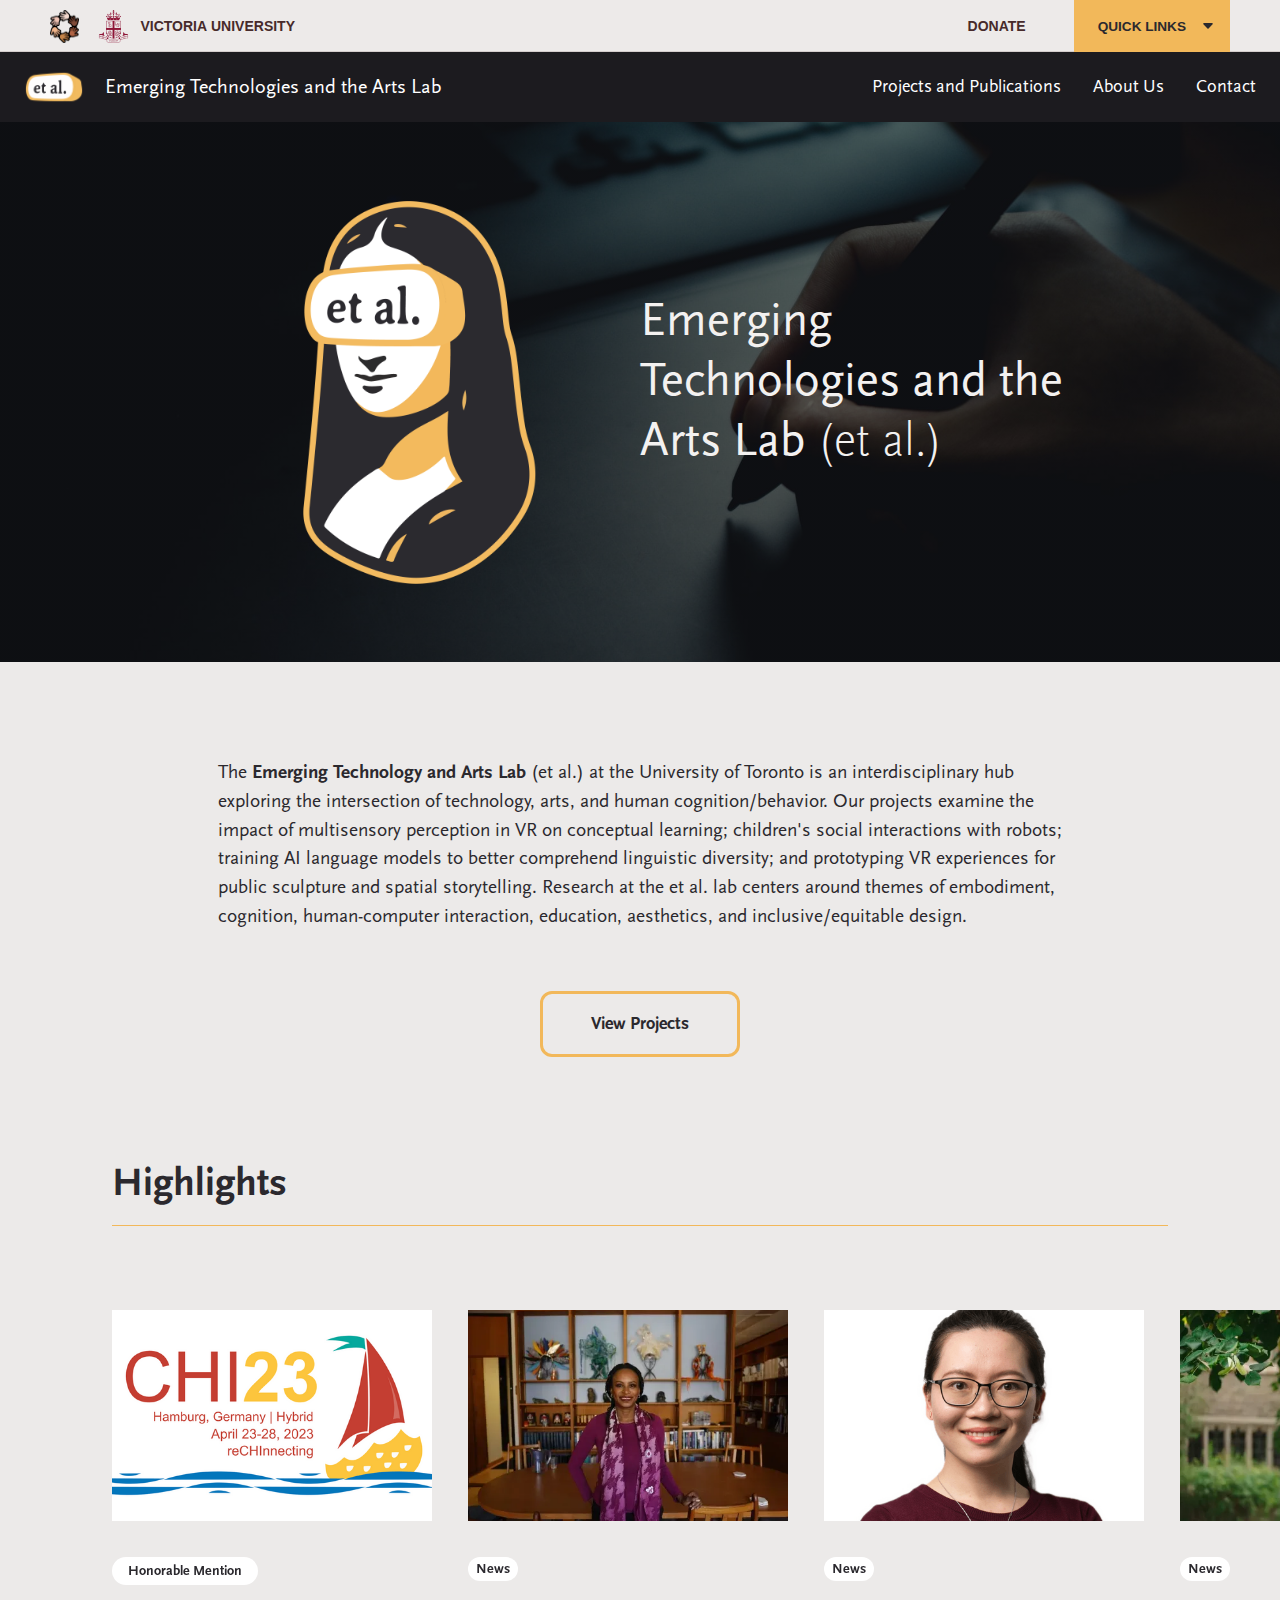
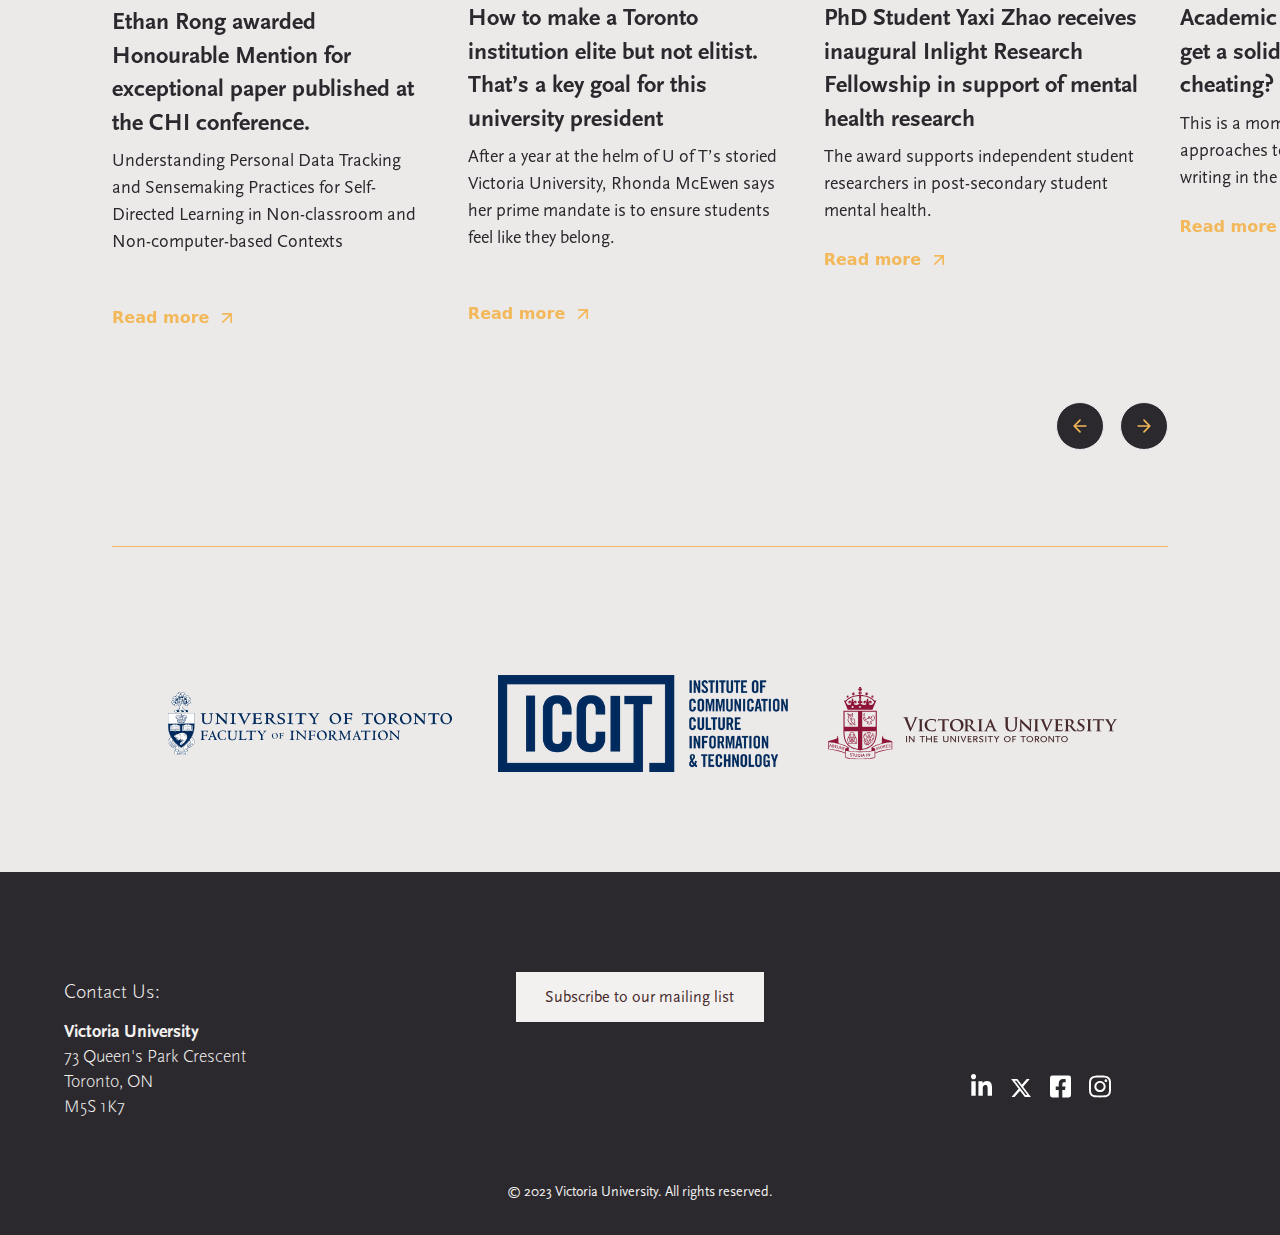
==== commit be323ea9: "Website Design Update" ====
--- a/index.html
+++ b/index.html
@@ -1,840 +1,265 @@
-<!DOCTYPE html><!--  This site was created in Webflow. https://www.webflow.com  -->
-<!--  Last Published: Sun Aug 27 2023 20:59:40 GMT+0000 (Coordinated Universal Time)  -->
+<!DOCTYPE html><!--  Last Published: Fri Oct 20 2023 23:34:13 GMT+0000 (Coordinated Universal Time)  -->
 <html data-wf-page="64ebb438a1410b0086bd7506" data-wf-site="64ebb438a1410b0086bd7500">
 <head>
   <meta charset="utf-8">
-  <title>Sho&#x27;s Test Site</title>
+  <title>Et Al Lab Site</title>
   <meta content="width=device-width, initial-scale=1" name="viewport">
-  <meta content="Webflow" name="generator">
   <link href="css/normalize.css" rel="stylesheet" type="text/css">
   <link href="css/webflow.css" rel="stylesheet" type="text/css">
-  <link href="css/shos-test-site.webflow.css" rel="stylesheet" type="text/css">
-  <link href="https://fonts.googleapis.com" rel="preconnect">
-  <link href="https://fonts.gstatic.com" rel="preconnect" crossorigin="anonymous">
-  <script src="https://ajax.googleapis.com/ajax/libs/webfont/1.6.26/webfont.js" type="text/javascript"></script>
-  <script type="text/javascript">WebFont.load({  google: {    families: ["Varela:400","PT Serif:400,400italic,700,700italic","Montserrat:100,100italic,200,200italic,300,300italic,400,400italic,500,500italic,600,600italic,700,700italic,800,800italic,900,900italic"]  }});</script>
+  <link href="css/etal-test.webflow.css" rel="stylesheet" type="text/css">
   <script type="text/javascript">!function(o,c){var n=c.documentElement,t=" w-mod-";n.className+=t+"js",("ontouchstart"in o||o.DocumentTouch&&c instanceof DocumentTouch)&&(n.className+=t+"touch")}(window,document);</script>
-  <link href="images/favicon.ico" rel="shortcut icon" type="image/x-icon">
+  <link href="images/favicon.png" rel="shortcut icon" type="image/x-icon">
   <link href="images/webclip.png" rel="apple-touch-icon">
 </head>
-<body>
-  <div data-w-id="bd17b737-be0b-ef4d-3746-2ac06729ca30" data-animation="default" data-collapse="medium" data-duration="400" data-easing="ease" data-easing2="ease" role="banner" class="brix---header-wrapper w-nav">
+<body class="body">
+  <div data-collapse="none" data-animation="default" data-duration="200" data-w-id="f9d69fb6-67c8-7b05-2dc4-ca2175cc7b03" data-easing="ease" data-easing2="ease" role="banner" class="navbar w-nav">
+    <div class="square-menu-inner">
+      <div class="navlogosdiv">
+        <a href="https://www.vicu.utoronto.ca/about-victoria/edia/" target="_blank" class="brand-logo w-nav-brand"><img src="images/hands.png" loading="lazy" sizes="(max-width: 479px) 11vw, 29.46875px" height="33" alt="edia icon" srcset="images/hands-p-500.png 500w, images/hands.png 585w" class="brandlogoimage2"></a>
+        <a href="https://emmanuel.utoronto.ca/" target="_blank" class="brand-logo w-nav-brand"><img src="images/Victoria-University-Crest.png" loading="lazy" alt="" height="33" class="brandlogoimage"></a>
+        <a href="https://emmanuel.utoronto.ca/" target="_blank" class="link">VICTORIA UNIVERSITY</a>
+      </div>
+      <nav role="navigation" class="nav-menu w-nav-menu">
+        <a href="https://vicu.utoronto.ca/donate/" class="donatelink">DONATE</a>
+        <div data-hover="false" data-delay="0" class="full-width-mobile w-dropdown">
+          <div class="nav-link nav-with-dropdown w-dropdown-toggle">
+            <div class="text-block-8"><strong class="bold-text">QUICK LINKS</strong></div>
+            <div class="icon-3 w-embed"><svg width="100%" height="100%" viewbox="0 0 8 5" fill="none" xmlns="http://www.w3.org/2000/svg">
+                <path d="M4 0.4375H6.71929C7.15725 0.4375 7.38357 0.96063 7.08371 1.27984L4.36442 4.17456C4.16695 4.38478 3.83305 4.38478 3.63558 4.17457L0.916287 1.27984C0.616426 0.960631 0.842751 0.4375 1.28071 0.4375H4Z" fill="currentColor"></path>
+              </svg></div>
+          </div>
+          <nav class="dropdown-list w-dropdown-list">
+            <a href="https://www.acorn.utoronto.ca/" target="_blank" class="dropdown-link w-dropdown-link">ACORN</a>
+            <a href="https://q.utoronto.ca/" target="_blank" class="dropdown-link w-dropdown-link">QUERCUS</a>
+            <a href="https://www.utoronto.ca/" target="_blank" class="dropdown-link w-dropdown-link">U OF T</a>
+            <a href="https://vicdir.vicu.utoronto.ca/search" target="_blank" class="dropdown-link w-dropdown-link">A-Z DIRECTORY</a>
+            <a href="https://utoronto.us19.list-manage.com/subscribe?u=aad92a62f6e77ffed56ef64fc&amp;id=aab23e2f42" target="_blank" class="dropdown-link w-dropdown-link">EMAIL SIGN UP</a>
+          </nav>
+        </div>
+      </nav>
+      <div data-ix="simple-menu-button" class="simple-menu-button w-nav-button">
+        <div class="line-1 simple-line"></div>
+        <div class="line-2 simple-line-2"></div>
+        <div class="line-3 simple-line-3"></div>
+      </div>
+    </div>
+  </div>
+  <div data-w-id="bd17b737-be0b-ef4d-3746-2ac06729ca30" data-animation="over-right" data-collapse="medium" data-duration="400" data-easing="ease" data-easing2="ease" role="banner" class="brix---header-wrapper w-nav">
     <div class="brix---container-default w-container">
       <div class="brix---header-content-wrapper">
-        <a href="#" class="brix---header-logo-link w-nav-brand"><img src="images/Screenshot-2023-07-28-161334.png" width="60" alt="" class="brix---header-logo">
-          <div class="text-block"> Emerging Technologies and the Arts</div>
+        <a href="index.html" aria-current="page" class="brix---header-logo-link w-nav-brand w--current"><img src="images/EtAl_Logo_Small.png" srcset="images/EtAl_Logo_Small-p-500.png 500w, images/EtAl_Logo_Small-p-800.png 800w, images/EtAl_Logo_Small.png 806w" width="60" sizes="60px" alt="" class="brix---header-logo">
+          <div class="text-block"> Emerging Technologies and the Arts Lab</div>
         </a>
         <div class="brix---header-right-col">
+          <div class="brix---hamburger-menu-wrapper w-nav-button">
+            <div style="-webkit-transform:translate3d(0, 0px, 0) scale3d(1, 1, 1) rotateX(0) rotateY(0) rotateZ(0deg) skew(0, 0);-moz-transform:translate3d(0, 0px, 0) scale3d(1, 1, 1) rotateX(0) rotateY(0) rotateZ(0deg) skew(0, 0);-ms-transform:translate3d(0, 0px, 0) scale3d(1, 1, 1) rotateX(0) rotateY(0) rotateZ(0deg) skew(0, 0);transform:translate3d(0, 0px, 0) scale3d(1, 1, 1) rotateX(0) rotateY(0) rotateZ(0deg) skew(0, 0)" class="brix---hamburger-menu-bar-top"></div>
+            <div style="-webkit-transform:translate3d(0, 0px, 0) scale3d(1, 1, 1) rotateX(0) rotateY(0) rotateZ(0deg) skew(0, 0);-moz-transform:translate3d(0, 0px, 0) scale3d(1, 1, 1) rotateX(0) rotateY(0) rotateZ(0deg) skew(0, 0);-ms-transform:translate3d(0, 0px, 0) scale3d(1, 1, 1) rotateX(0) rotateY(0) rotateZ(0deg) skew(0, 0);transform:translate3d(0, 0px, 0) scale3d(1, 1, 1) rotateX(0) rotateY(0) rotateZ(0deg) skew(0, 0)" class="brix---hamburger-menu-bar-bottom"></div>
+          </div>
           <nav role="navigation" class="brix---header-menu-wrapper w-nav-menu">
             <ul role="list" class="brix---header-nav-menu-list">
               <li class="brix---header-nav-list-item">
-                <a href="#" class="brix---header-nav-link w-nav-link">Projects</a>
+                <a href="projects.html" class="brix---header-nav-link w-nav-link">Projects and Publications</a>
               </li>
               <li class="brix---header-nav-list-item">
-                <a href="#" class="brix---header-nav-link w-nav-link">People</a>
+                <a href="about.html" class="brix---header-nav-link w-nav-link">About Us</a>
               </li>
-              <li class="brix---header-nav-list-item-show-in-mbl">
-                <a href="#" class="brix---btn-primary-small w-button">Get started</a>
+              <li class="brix---header-nav-list-item">
+                <a href="#" class="brix---header-nav-link w-nav-link">Contact</a>
               </li>
             </ul>
           </nav>
-          <div class="brix---hamburger-menu-wrapper w-nav-button">
-            <div style="-webkit-transform:translate3d(0, 0px, 0) scale3d(1, 1, 1) rotateX(0) rotateY(0) rotateZ(0deg) skew(0, 0);-moz-transform:translate3d(0, 0px, 0) scale3d(1, 1, 1) rotateX(0) rotateY(0) rotateZ(0deg) skew(0, 0);-ms-transform:translate3d(0, 0px, 0) scale3d(1, 1, 1) rotateX(0) rotateY(0) rotateZ(0deg) skew(0, 0);transform:translate3d(0, 0px, 0) scale3d(1, 1, 1) rotateX(0) rotateY(0) rotateZ(0deg) skew(0, 0)" class="brix---hamburger-menu-bar-top"></div>
-            <div style="-webkit-transform:translate3d(0, 0px, 0) scale3d(1, 1, 1) rotateX(0) rotateY(0) rotateZ(0deg) skew(0, 0);-moz-transform:translate3d(0, 0px, 0) scale3d(1, 1, 1) rotateX(0) rotateY(0) rotateZ(0deg) skew(0, 0);-ms-transform:translate3d(0, 0px, 0) scale3d(1, 1, 1) rotateX(0) rotateY(0) rotateZ(0deg) skew(0, 0);transform:translate3d(0, 0px, 0) scale3d(1, 1, 1) rotateX(0) rotateY(0) rotateZ(0deg) skew(0, 0)" class="brix---hamburger-menu-bar-bottom"></div>
-          </div>
-          <div class="brix---btn-header-hidden-on-mbl">
-            <a href="#" class="brix---btn-primary-small w-button">Contact Us</a>
-          </div>
         </div>
       </div>
     </div>
   </div>
-  <div class="lynx-content-hero">
-    <div class="lynx-hero-large">
-      <div class="lynx-block-hero-large">
-        <div class="lynx-subtitle-white">WELCOME</div>
-        <h1 class="lynx-heading-white">We optimize our clients’ strategy and marketing</h1>
-        <p class="lynx-paragraph-white">Enim a libero sagittis mattis. Platea condimentum enim molestie non convallis.</p>
-        <a href="#" class="lynx-button-white w-button">Read More</a>
-      </div>
+  <header class="rl_section_header5">
+    <div class="rl-padding-global">
+      <div class="rl-container-large">
+        <div class="header5_component">
+          <div id="w-node-f9565adf-bcd4-170a-e29d-b1dce1dfc3b4-86bd7506" class="div-block-3"></div>
+          <div class="rl_header5_content">
+            <div class="rl_heading1_spacing-block-1"></div>
+            <p class="rl-text-style-medium is-white">Emerging Technologies and the Arts Lab <span class="text-span-4">(et al.)</span></p>
+            <div class="rl_heading1_spacing-block-2"></div>
+          </div>
+        </div>
+      </div>
+    </div>
+  </header>
+  <section class="uui-section_blogsection10">
+    <div class="uui-page-padding">
+      <div class="uui-container-large">
+        <div class="uui-padding-vertical-xhuge">
+          <div class="uui-heading-subheading">The <strong>Emerging Technology and Arts Lab</strong> (et al.) at the University of Toronto is an interdisciplinary hub exploring the intersection of technology, arts, and human cognition/behavior. Our projects examine the impact of multisensory perception in VR on conceptual learning; children&#x27;s social interactions with robots; training AI language models to better comprehend linguistic diversity; and prototyping VR experiences for public sculpture and spatial storytelling. Research at the et al. lab centers around themes of embodiment, cognition, human-computer interaction, education, aesthetics, and inclusive/equitable design. </div>
+          <div class="rl_heading1_spacing-block-2"></div>
+          <a href="projects.html" class="button w-button">View Projects</a>
+          <div class="uui-blogsection10_heading-wrapper">
+            <div class="uui-blogsection10_heading">
+              <div class="uui-max-width-large">
+                <h2 class="uui-heading-medium">Highlights</h2>
+              </div>
+              <div class="uui-space-xsmall"></div>
+              <div class="orangeline"></div>
+            </div>
+          </div>
+          <div data-delay="4000" data-animation="slide" class="uui-blogsection10_component w-slider" data-autoplay="false" data-easing="ease" data-hide-arrows="false" data-disable-swipe="false" data-autoplay-limit="0" data-nav-spacing="6" data-duration="500" data-infinite="false">
+            <div class="uui-blogsection10_mask w-slider-mask">
+              <div class="uui-blogsection10_slide w-slide">
+                <div class="uui-blogsection10_item">
+                  <a data-w-id="2a4d0a9f-c1bd-05f3-c2a8-5ab6f1e329aa" href="#" class="uui-blogsection10_image-link w-inline-block">
+                    <div class="uui-blogsection10_image-wrapper"><img srcset="images/Screen-Shot-2023-09-28-at-9.02.47-AM-p-500.png 500w, images/Screen-Shot-2023-09-28-at-9.02.47-AM-p-800.png 800w, images/Screen-Shot-2023-09-28-at-9.02.47-AM-p-1080.png 1080w, images/Screen-Shot-2023-09-28-at-9.02.47-AM.png 1482w" loading="lazy" sizes="(max-width: 479px) 84vw, (max-width: 767px) 45vw, (max-width: 991px) 35vw, 26vw" src="images/Screen-Shot-2023-09-28-at-9.02.47-AM.png" alt="" class="uui-blogsection10_image"></div>
+                  </a>
+                  <div class="uui-blogsection10_meta-wrapper">
+                    <a href="#" class="uui-blogsection10_category-link w-inline-block">
+                      <div class="uui-blogsection10_category-link">Honorable Mention</div>
+                    </a>
+                    <div class="uui-blogsection10_read-time"></div>
+                  </div>
+                  <a href="#" class="uui-blogsection10_title-link w-inline-block">
+                    <h3 class="uui-heading-xsmall">Ethan Rong awarded Honourable Mention for exceptional paper published at the CHI conference.</h3>
+                  </a>
+                  <div class="uui-text-size-medium">Understanding Personal Data Tracking and Sensemaking Practices for Self-Directed Learning in Non-classroom and Non-computer-based Contexts <br><br></div>
+                  <div class="uui-space-small"></div>
+                  <a data-w-id="2a4d0a9f-c1bd-05f3-c2a8-5ab6f1e329bb" href="https://dl.acm.org/doi/10.1145/3544548.3581364" target="_blank" class="uui-button-link w-inline-block">
+                    <div>Read more</div>
+                    <div class="uui-button-icon w-embed"><svg width="20" height="20" viewbox="0 0 20 20" fill="none" xmlns="http://www.w3.org/2000/svg">
+                        <path d="M5.83301 14.1668L14.1663 5.8335M14.1663 5.8335H5.83301M14.1663 5.8335V14.1668" stroke="CurrentColor" stroke-width="1.67" stroke-linecap="round" stroke-linejoin="round"></path>
+                      </svg></div>
+                  </a>
+                </div>
+              </div>
+              <div class="uui-blogsection10_slide w-slide">
+                <div class="uui-blogsection10_item">
+                  <a data-w-id="2a4d0a9f-c1bd-05f3-c2a8-5ab6f1e329c1" href="#" class="uui-blogsection10_image-link w-inline-block">
+                    <div class="uui-blogsection10_image-wrapper"><img srcset="images/644f1d25dc016-p-500.webp 500w, images/644f1d25dc016-p-800.webp 800w, images/644f1d25dc016-p-1080.webp 1080w, images/644f1d25dc016.webp 1200w" loading="lazy" sizes="(max-width: 479px) 84vw, (max-width: 767px) 45vw, (max-width: 991px) 35vw, 26vw" src="images/644f1d25dc016.webp" alt="" class="uui-blogsection10_image"></div>
+                  </a>
+                  <div class="uui-blogsection10_meta-wrapper">
+                    <a href="#" class="uui-blogsection10_category-link w-inline-block">
+                      <div>News</div>
+                    </a>
+                    <div class="uui-blogsection10_read-time"></div>
+                  </div>
+                  <a href="#" class="uui-blogsection10_title-link w-inline-block">
+                    <h3 class="uui-heading-xsmall">How to make a Toronto institution elite but not elitist. That’s a key goal for this university president</h3>
+                  </a>
+                  <div class="uui-text-size-medium">After a year at the helm of U of T’s storied Victoria University, Rhonda McEwen says her prime mandate is to ensure students feel like they belong.<br><br></div>
+                  <div class="uui-space-small"></div>
+                  <a data-w-id="2a4d0a9f-c1bd-05f3-c2a8-5ab6f1e329d2" href="https://www.thestar.com/news/gta/how-to-make-a-toronto-institution-elite-but-not-elitist-that-s-a-key-goal/article_563fa74f-56de-561c-b502-a62e2d2f1874.html" target="_blank" class="uui-button-link w-inline-block">
+                    <div>Read more</div>
+                    <div class="uui-button-icon w-embed"><svg width="20" height="20" viewbox="0 0 20 20" fill="none" xmlns="http://www.w3.org/2000/svg">
+                        <path d="M5.83301 14.1668L14.1663 5.8335M14.1663 5.8335H5.83301M14.1663 5.8335V14.1668" stroke="CurrentColor" stroke-width="1.67" stroke-linecap="round" stroke-linejoin="round"></path>
+                      </svg></div>
+                  </a>
+                </div>
+              </div>
+              <div class="uui-blogsection10_slide w-slide">
+                <div class="uui-blogsection10_item">
+                  <a data-w-id="2a4d0a9f-c1bd-05f3-c2a8-5ab6f1e329d8" href="#" class="uui-blogsection10_image-link w-inline-block">
+                    <div class="uui-blogsection10_image-wrapper"><img srcset="images/Screen-Shot-2023-09-28-at-9.04.48-AM-p-500.png 500w, images/Screen-Shot-2023-09-28-at-9.04.48-AM-p-800.png 800w, images/Screen-Shot-2023-09-28-at-9.04.48-AM.png 908w" loading="lazy" sizes="(max-width: 479px) 84vw, (max-width: 767px) 45vw, (max-width: 991px) 35vw, 26vw" src="images/Screen-Shot-2023-09-28-at-9.04.48-AM.png" alt="" class="uui-blogsection10_image"></div>
+                  </a>
+                  <div class="uui-blogsection10_meta-wrapper">
+                    <a href="#" class="uui-blogsection10_category-link w-inline-block">
+                      <div>News</div>
+                    </a>
+                    <div class="uui-blogsection10_read-time"></div>
+                  </div>
+                  <a href="#" class="uui-blogsection10_title-link w-inline-block">
+                    <h3 class="uui-heading-xsmall">PhD Student Yaxi Zhao receives inaugural Inlight Research Fellowship in support of mental health research</h3>
+                  </a>
+                  <div class="uui-text-size-medium">The award supports independent student researchers in post-secondary student mental health.<br></div>
+                  <div class="uui-space-small"></div>
+                  <a data-w-id="2a4d0a9f-c1bd-05f3-c2a8-5ab6f1e329e9" href="https://ischool.utoronto.ca/news/phd-student-receives-inaugural-inlight-research-fellowship-in-support-of-mental-health-research/" class="uui-button-link w-inline-block">
+                    <div>Read more</div>
+                    <div class="uui-button-icon w-embed"><svg width="20" height="20" viewbox="0 0 20 20" fill="none" xmlns="http://www.w3.org/2000/svg">
+                        <path d="M5.83301 14.1668L14.1663 5.8335M14.1663 5.8335H5.83301M14.1663 5.8335V14.1668" stroke="CurrentColor" stroke-width="1.67" stroke-linecap="round" stroke-linejoin="round"></path>
+                      </svg></div>
+                  </a>
+                </div>
+              </div>
+              <div class="uui-blogsection10_slide w-slide">
+                <div class="uui-blogsection10_item">
+                  <a data-w-id="2a4d0a9f-c1bd-05f3-c2a8-5ab6f1e329ef" href="#" class="uui-blogsection10_image-link w-inline-block">
+                    <div class="uui-blogsection10_image-wrapper"><img srcset="images/6471ce41a6381-p-500.webp 500w, images/6471ce41a6381-p-800.webp 800w, images/6471ce41a6381-p-1080.webp 1080w, images/6471ce41a6381.webp 1200w" loading="lazy" sizes="(max-width: 479px) 84vw, (max-width: 767px) 45vw, (max-width: 991px) 35vw, 26vw" src="images/6471ce41a6381.webp" alt="" class="uui-blogsection10_image"></div>
+                  </a>
+                  <div class="uui-blogsection10_meta-wrapper">
+                    <a href="#" class="uui-blogsection10_category-link w-inline-block">
+                      <div>News</div>
+                    </a>
+                    <div class="uui-blogsection10_read-time"></div>
+                  </div>
+                  <a href="#" class="uui-blogsection10_title-link w-inline-block">
+                    <h3 class="uui-heading-xsmall">Academic papers written by AI get a solid B — but is it cheating?<br></h3>
+                  </a>
+                  <div class="uui-text-size-medium">This is a moment to challenge our approaches to teaching and assessing writing in the liberal arts and sciences.<br></div>
+                  <div class="uui-space-small"></div>
+                  <a data-w-id="2a4d0a9f-c1bd-05f3-c2a8-5ab6f1e32a00" href="https://www.thestar.com/opinion/contributors/academic-papers-written-by-ai-get-a-solid-b-but-is-it-cheating/article_9c6de419-0e71-5eed-a2ca-27ac636c18f1.html" class="uui-button-link w-inline-block">
+                    <div>Read more</div>
+                    <div class="uui-button-icon w-embed"><svg width="20" height="20" viewbox="0 0 20 20" fill="none" xmlns="http://www.w3.org/2000/svg">
+                        <path d="M5.83301 14.1668L14.1663 5.8335M14.1663 5.8335H5.83301M14.1663 5.8335V14.1668" stroke="CurrentColor" stroke-width="1.67" stroke-linecap="round" stroke-linejoin="round"></path>
+                      </svg></div>
+                  </a>
+                </div>
+              </div>
+            </div>
+            <div class="uui-blogsection10_arrow left w-slider-arrow-left">
+              <div class="uui-button-icon w-embed"><svg width="24" height="24" viewbox="0 0 24 24" fill="none" xmlns="http://www.w3.org/2000/svg">
+                  <path d="M19 12H5M5 12L12 19M5 12L12 5" stroke="CurrentColor" stroke-width="2" stroke-linecap="round" stroke-linejoin="round"></path>
+                </svg></div>
+            </div>
+            <div class="uui-blogsection10_arrow w-slider-arrow-right">
+              <div class="uui-button-icon w-embed"><svg width="24" height="24" viewbox="0 0 24 24" fill="none" xmlns="http://www.w3.org/2000/svg">
+                  <path d="M5 12H19M19 12L12 5M19 12L12 19" stroke="CurrentColor" stroke-width="2" stroke-linecap="round" stroke-linejoin="round"></path>
+                </svg></div>
+            </div>
+            <div class="uui-blogsection10_slide-nav w-slider-nav w-round"></div>
+            <div class="slide-nav-styling-embed w-embed">
+              <style>
+/* Change color of the default dot by replacing the hex code*/
+.w-slider-dot {
+background-color: #2b292e;
+width: 0.625rem;
+height: 0.625rem;
+}
+/* Change color of the active dot by replacing the hex code*/
+.w-slider-dot.w-active {
+background-color: #f2b85a;
+width: 0.625rem;
+height: 0.625rem;
+}
+</style>
+            </div>
+          </div>
+        </div>
+      </div>
+      <div class="orangeline"></div>
+      <div class="cf-logos-wrapper">
+        <div class="cf-logos-contain-2"><img src="images/uoft-logo-blue.svg" loading="lazy" alt="" class="cf-logo-images-2"><img src="images/iccit_logo_navy2.png" loading="lazy" width="300" sizes="(max-width: 479px) 59vw, (max-width: 767px) 25vw, (max-width: 991px) 21vw, (max-width: 1439px) 22vw, 300px" alt="" srcset="images/iccit_logo_navy2-p-500.png 500w, images/iccit_logo_navy2-p-800.png 800w, images/iccit_logo_navy2-p-1080.png 1080w, images/iccit_logo_navy2-p-1600.png 1600w, images/iccit_logo_navy2.png 1920w" class="cf-logo-images-2"><img src="images/logo.svg" loading="lazy" width="300" alt="" class="cf-logo-images-2"></div>
+      </div>
+    </div>
+  </section>
+  <div class="footer">
+    <div class="w-layout-grid grid">
+      <div id="w-node-e3aef409-2448-4a4c-de6b-44d2f67b8734-86bd7506" class="footercontactdiv">
+        <div class="text-contactus">Contact Us:</div>
+        <div class="text-vicu"><strong class="text-vicu-bold">Victoria University</strong></div>
+        <div class="text-address">73 Queen&#x27;s Park Crescent</div>
+        <div class="text-address">Toronto, ON</div>
+        <div class="text-address">M5S 1K7</div>
+      </div>
+      <a id="w-node-e3aef409-2448-4a4c-de6b-44d2f67b8740-86bd7506" href="https://www.vic.utoronto.ca/subscribe-to-our-mailing-list/" target="_blank" class="footersubscribebutton w-inline-block">
+        <div class="text-block-13">Subscribe to our mailing list</div>
+      </a>
+      <div id="w-node-e3aef409-2448-4a4c-de6b-44d2f67b8743-86bd7506" class="socialsdiv">
+        <div class="w-layout-grid grid-2">
+          <a id="w-node-e3aef409-2448-4a4c-de6b-44d2f67b8745-86bd7506" href="https://www.linkedin.com/school/university-of-toronto---victoria-university/" target="_blank" class="w-inline-block"><img src="images/linkedin-in.svg" loading="lazy" alt="linkedin icon" class="linkedinlogo"></a>
+          <a id="w-node-e3aef409-2448-4a4c-de6b-44d2f67b8747-86bd7506" href="https://twitter.com/VicCollege_UofT" target="_blank" class="w-inline-block"><img src="images/x-twitter.svg" loading="lazy" alt="twitter icon" class="twitterlogo"></a>
+          <a id="w-node-e3aef409-2448-4a4c-de6b-44d2f67b8749-86bd7506" href="https://www.facebook.com/vicu.utoronto/" target="_blank" class="w-inline-block"><img src="images/square-facebook.svg" loading="lazy" alt="facebook icon" class="facebooklogo"></a>
+          <a id="w-node-e3aef409-2448-4a4c-de6b-44d2f67b874b-86bd7506" href="https://www.instagram.com/viccollege/" class="w-inline-block"><img src="images/instagram.svg" loading="lazy" alt="instagram icon" class="instalogo"></a>
+        </div>
+      </div>
+      <div id="w-node-e3aef409-2448-4a4c-de6b-44d2f67b874d-86bd7506" class="copyrighttext">© 2023 Victoria University. All rights reserved.<br></div>
     </div>
   </div>
-  <div class="cf-mission-section">
-    <div class="cf-wrapper-1160 mission-flex">
-      <div class="cf-mission-upper-container">
-        <div class="mission-image-container">
-          <div class="w-layout-grid cf-mission-image-grid">
-            <div class="cf-mission-image-wrapper">
-              <div class="cf-image-animation-div"><img src="images/Group-602-1.png" loading="lazy" alt="" class="cf-mission-image _1"></div>
-            </div>
-            <div class="cf-mission-image-wrapper small">
-              <div class="cf-image-animation-div"><img src="images/image-48-1.png" loading="lazy" width="135" alt="" class="cf-mission-image"></div>
-            </div>
-          </div>
-        </div>
-        <div class="cf-mission-text-container">
-          <div class="cf-heading-animation-div">
-            <div class="cf-yellow-king-text-span">We are on a MISSION</div>
-          </div>
-          <div class="cf-heading-animation-div">
-            <h3 class="cf-h3-heading-40px white">Are you working hard to earn every paycheck.. and then making financial mistakes and losing money in fees and poor exchange rates?</h3>
-          </div><img src="images/Vector-179.svg" loading="lazy" alt="" class="cf-mission-line-image">
-          <div class="w-layout-grid cf-mission-text-grid">
-            <div class="mission-grid-text-wrapper">
-              <div class="cf-body---18px white">We were too. So many businesses just accepted the ridiculous fees that banks and platforms imposed, because there was no alternative.</div>
-            </div>
-            <div class="mission-grid-text-wrapper">
-              <div class="cf-body---18px white">Not anymore. We built Milestone to make the end-to-end financial management easy for small businesses.</div>
-            </div>
-          </div>
-        </div>
-      </div>
-      <div class="cf-mission-hero-image-wrapper"><img src="images/Group-603-1.png" loading="lazy" style="opacity:0" data-w-id="bf391206-329c-e1ec-0a8e-dd367c65a025" alt="" class="cf-mission-special-image">
-        <div class="cf-image-animation-div"><img src="images/image-47-1.png" loading="lazy" alt="" class="cf-mission-image"></div>
-      </div>
-    </div>
-  </div>
-  <div class="brix---section-2">
-    <div class="brix---container-default w-container">
-      <div data-w-id="1bc9462e-8ecc-5f07-b10c-797fceb5e2ae" style="-webkit-transform:translate3d(0, 10%, 0) scale3d(1, 1, 1) rotateX(0) rotateY(0) rotateZ(0) skew(0, 0);-moz-transform:translate3d(0, 10%, 0) scale3d(1, 1, 1) rotateX(0) rotateY(0) rotateZ(0) skew(0, 0);-ms-transform:translate3d(0, 10%, 0) scale3d(1, 1, 1) rotateX(0) rotateY(0) rotateZ(0) skew(0, 0);transform:translate3d(0, 10%, 0) scale3d(1, 1, 1) rotateX(0) rotateY(0) rotateZ(0) skew(0, 0);opacity:0" class="brix---inner-container-640px---center">
-        <div class="brix---text-center-2">
-          <div>
-            <div class="brix---subtitle-2">Projects</div>
-          </div>
-          <div class="brix---color-neutral-804">
-            <h1 class="brix---heading-h1-size-2">Projects</h1>
-          </div>
-          <div class="brix---mg-bottom-40px">
-            <div class="brix---mg-bottom-24px-2">
-              <p class="brix---paragraph-default-2">Lorem ipsum dolor sit amet consectetur adipiscing elit tortor eu egestas morbi sem vulputate etiam facilisis pellentesque ut quis.</p>
-            </div>
-          </div>
-        </div>
-      </div>
-      <div data-w-id="1bc9462e-8ecc-5f07-b10c-797fceb5e2ba" style="-webkit-transform:translate3d(0, 10%, 0) scale3d(1, 1, 1) rotateX(0) rotateY(0) rotateZ(0) skew(0, 0);-moz-transform:translate3d(0, 10%, 0) scale3d(1, 1, 1) rotateX(0) rotateY(0) rotateZ(0) skew(0, 0);-ms-transform:translate3d(0, 10%, 0) scale3d(1, 1, 1) rotateX(0) rotateY(0) rotateZ(0) skew(0, 0);transform:translate3d(0, 10%, 0) scale3d(1, 1, 1) rotateX(0) rotateY(0) rotateZ(0) skew(0, 0);opacity:0" class="w-layout-grid brix---grid-3-columns-gap-row-48px">
-        <a data-w-id="1bc9462e-8ecc-5f07-b10c-797fceb5e2bb" href="#" class="brix---product-card-wrapper w-inline-block">
-          <div class="brix---product-card-image-wrapper"><img srcset="images/tshirt-ecommerce-card-elements-brix-templates-p-500.jpg 500w, images/tshirt-ecommerce-card-elements-brix-templates.jpg 804w" src="images/tshirt-ecommerce-card-elements-brix-templates.jpg" sizes="(max-width: 479px) 92vw, (max-width: 767px) 94vw, (max-width: 991px) 46vw, (max-width: 1439px) 30vw, 371.328125px" alt="eCommerce - Elements Webflow Library - BRIX Templates" class="brix---product-card-image">
-            <div class="brix---badge-wrapper-top-left">
-              <div class="brix---badge-secondary-small-bold">Project Status</div>
-            </div>
-          </div>
-          <div class="brix---mg-top-24px">
-            <div>
-              <div>
-                <div class="brix---mg-bottom-16px-2">
-                  <div class="brix---color-neutral-804">
-                    <h3 class="brix---heading-h4-size">T-Shirt</h3>
-                  </div>
-                </div>
-                <div class="brix---mg-bottom-24px-2">
-                  <div class="brix---mg-bottom-24px-2">
-                    <p class="brix---paragraph-default-2"><strong>Project Category</strong></p>
-                    <p class="brix---paragraph-default-2">Project Desc. Lorem ipsum dolor sit amet conse bolli tetur adipiscing elit tortor eu.</p>
-                  </div>
-                </div>
-                <div data-w-id="1bc9462e-8ecc-5f07-b10c-797fceb5e2cf" class="brix---link-wrapper-color-primary">
-                  <div class="brix---text-200-bold-2">View product</div><img src="images/icon-arrow-color-elements-brix-templates.svg" alt="Arrow - Elements Webflow Library - BRIX Templates" class="brix---link-icon-right">
-                </div>
-              </div>
-            </div>
-          </div>
-        </a>
-        <a data-w-id="1bc9462e-8ecc-5f07-b10c-797fceb5e2d3" href="#" class="brix---product-card-wrapper w-inline-block">
-          <div class="brix---product-card-image-wrapper"><img srcset="images/zip-hoodie-ecommerce-card-elements-brix-templates-p-500.jpg 500w, images/zip-hoodie-ecommerce-card-elements-brix-templates.jpg 776w" src="images/zip-hoodie-ecommerce-card-elements-brix-templates.jpg" sizes="(max-width: 479px) 92vw, (max-width: 767px) 94vw, (max-width: 991px) 46vw, (max-width: 1439px) 30vw, 371.3359375px" alt="eCommerce - Elements Webflow Library - BRIX Templates" class="brix---product-card-image">
-            <div class="brix---badge-wrapper-top-left">
-              <div class="brix---badge-secondary-small-bold">$199.00</div>
-            </div>
-          </div>
-          <div class="brix---mg-top-24px">
-            <div>
-              <div>
-                <div class="brix---mg-bottom-16px-2">
-                  <div class="brix---color-neutral-804">
-                    <h3 class="brix---heading-h4-size">Zip Hoodie</h3>
-                  </div>
-                </div>
-                <div class="brix---mg-bottom-24px-2">
-                  <div class="brix---mg-bottom-24px-2">
-                    <p class="brix---paragraph-default-2">Lorem ipsum dolor sit amet conse bolli tetur adipiscing elit tortor eu.</p>
-                  </div>
-                </div>
-                <div data-w-id="1bc9462e-8ecc-5f07-b10c-797fceb5e2e4" class="brix---link-wrapper-color-primary">
-                  <div class="brix---text-200-bold-2">View product</div><img src="images/icon-arrow-color-elements-brix-templates.svg" alt="Arrow - Elements Webflow Library - BRIX Templates" class="brix---link-icon-right">
-                </div>
-              </div>
-            </div>
-          </div>
-        </a>
-        <a data-w-id="1bc9462e-8ecc-5f07-b10c-797fceb5e2e8" href="#" class="brix---product-card-wrapper w-inline-block">
-          <div class="brix---product-card-image-wrapper"><img srcset="images/beanie-ecommerce-card-elements-brix-templates-p-500.jpg 500w, images/beanie-ecommerce-card-elements-brix-templates.jpg 776w" src="images/beanie-ecommerce-card-elements-brix-templates.jpg" sizes="(max-width: 479px) 92vw, (max-width: 767px) 94vw, (max-width: 991px) 46vw, (max-width: 1439px) 30vw, 371.3359375px" alt="eCommerce - Elements Webflow Library - BRIX Templates" class="brix---product-card-image">
-            <div class="brix---badge-wrapper-top-left">
-              <div class="brix---badge-secondary-small-bold">$49.00</div>
-            </div>
-          </div>
-          <div class="brix---mg-top-24px">
-            <div>
-              <div>
-                <div class="brix---mg-bottom-16px-2">
-                  <div class="brix---color-neutral-804">
-                    <h3 class="brix---heading-h4-size">Beanie</h3>
-                  </div>
-                </div>
-                <div class="brix---mg-bottom-24px-2">
-                  <div class="brix---mg-bottom-24px-2">
-                    <p class="brix---paragraph-default-2">Lorem ipsum dolor sit amet conse bolli tetur adipiscing elit tortor eu.</p>
-                  </div>
-                </div>
-                <div data-w-id="1bc9462e-8ecc-5f07-b10c-797fceb5e2f9" class="brix---link-wrapper-color-primary">
-                  <div class="brix---text-200-bold-2">View product</div><img src="images/icon-arrow-color-elements-brix-templates.svg" alt="Arrow - Elements Webflow Library - BRIX Templates" class="brix---link-icon-right">
-                </div>
-              </div>
-            </div>
-          </div>
-        </a>
-        <a data-w-id="1bc9462e-8ecc-5f07-b10c-797fceb5e2fd" href="#" class="brix---product-card-wrapper w-inline-block">
-          <div class="brix---product-card-image-wrapper"><img srcset="images/pullover-ecommerce-card-elements-brix-templates-p-500.jpg 500w, images/pullover-ecommerce-card-elements-brix-templates.jpg 776w" src="images/pullover-ecommerce-card-elements-brix-templates.jpg" sizes="(max-width: 479px) 92vw, (max-width: 767px) 94vw, (max-width: 991px) 46vw, (max-width: 1439px) 30vw, 371.328125px" alt="eCommerce - Elements Webflow Library - BRIX Templates" class="brix---product-card-image">
-            <div class="brix---badge-wrapper-top-left">
-              <div class="brix---badge-secondary-small-bold">$149.00</div>
-            </div>
-          </div>
-          <div class="brix---mg-top-24px">
-            <div>
-              <div>
-                <div class="brix---mg-bottom-16px-2">
-                  <div class="brix---color-neutral-804">
-                    <h3 class="brix---heading-h4-size">Pullover Hoodie</h3>
-                  </div>
-                </div>
-                <div class="brix---mg-bottom-24px-2">
-                  <div class="brix---mg-bottom-24px-2">
-                    <p class="brix---paragraph-default-2">Lorem ipsum dolor sit amet conse bolli tetur adipiscing elit tortor eu.</p>
-                  </div>
-                </div>
-                <div data-w-id="1bc9462e-8ecc-5f07-b10c-797fceb5e30e" class="brix---link-wrapper-color-primary">
-                  <div class="brix---text-200-bold-2">View product</div><img src="images/icon-arrow-color-elements-brix-templates.svg" alt="Arrow - Elements Webflow Library - BRIX Templates" class="brix---link-icon-right">
-                </div>
-              </div>
-            </div>
-          </div>
-        </a>
-        <a data-w-id="1bc9462e-8ecc-5f07-b10c-797fceb5e312" href="#" class="brix---product-card-wrapper w-inline-block">
-          <div class="brix---product-card-image-wrapper"><img srcset="images/pullover-ecommerce-card-elements-brix-templates-p-500.jpg 500w, images/pullover-ecommerce-card-elements-brix-templates.jpg 776w" src="images/pullover-ecommerce-card-elements-brix-templates.jpg" sizes="(max-width: 479px) 92vw, (max-width: 767px) 94vw, (max-width: 991px) 46vw, (max-width: 1439px) 30vw, 371.3359375px" alt="eCommerce - Elements Webflow Library - BRIX Templates" class="brix---product-card-image">
-            <div class="brix---badge-wrapper-top-left">
-              <div class="brix---badge-secondary-small-bold">$149.00</div>
-            </div>
-          </div>
-          <div class="brix---mg-top-24px">
-            <div>
-              <div>
-                <div class="brix---mg-bottom-16px-2">
-                  <div class="brix---color-neutral-804">
-                    <h3 class="brix---heading-h4-size">Pullover Hoodie</h3>
-                  </div>
-                </div>
-                <div class="brix---mg-bottom-24px-2">
-                  <div class="brix---mg-bottom-24px-2">
-                    <p class="brix---paragraph-default-2">Lorem ipsum dolor sit amet conse bolli tetur adipiscing elit tortor eu.</p>
-                  </div>
-                </div>
-                <div data-w-id="1bc9462e-8ecc-5f07-b10c-797fceb5e323" class="brix---link-wrapper-color-primary">
-                  <div class="brix---text-200-bold-2">View product</div><img src="images/icon-arrow-color-elements-brix-templates.svg" alt="Arrow - Elements Webflow Library - BRIX Templates" class="brix---link-icon-right">
-                </div>
-              </div>
-            </div>
-          </div>
-        </a>
-        <a data-w-id="1bc9462e-8ecc-5f07-b10c-797fceb5e327" href="#" class="brix---product-card-wrapper w-inline-block">
-          <div class="brix---product-card-image-wrapper"><img srcset="images/pullover-ecommerce-card-elements-brix-templates-p-500.jpg 500w, images/pullover-ecommerce-card-elements-brix-templates.jpg 776w" src="images/pullover-ecommerce-card-elements-brix-templates.jpg" sizes="(max-width: 479px) 92vw, (max-width: 767px) 94vw, (max-width: 991px) 46vw, (max-width: 1439px) 30vw, 371.3359375px" alt="eCommerce - Elements Webflow Library - BRIX Templates" class="brix---product-card-image">
-            <div class="brix---badge-wrapper-top-left">
-              <div class="brix---badge-secondary-small-bold">$149.00</div>
-            </div>
-          </div>
-          <div class="brix---mg-top-24px">
-            <div>
-              <div>
-                <div class="brix---mg-bottom-16px-2">
-                  <div class="brix---color-neutral-804">
-                    <h3 class="brix---heading-h4-size">Pullover Hoodie</h3>
-                  </div>
-                </div>
-                <div class="brix---mg-bottom-24px-2">
-                  <div class="brix---mg-bottom-24px-2">
-                    <p class="brix---paragraph-default-2">Lorem ipsum dolor sit amet conse bolli tetur adipiscing elit tortor eu.</p>
-                  </div>
-                </div>
-                <div data-w-id="1bc9462e-8ecc-5f07-b10c-797fceb5e338" class="brix---link-wrapper-color-primary">
-                  <div class="brix---text-200-bold-2">View product</div><img src="images/icon-arrow-color-elements-brix-templates.svg" alt="Arrow - Elements Webflow Library - BRIX Templates" class="brix---link-icon-right">
-                </div>
-              </div>
-            </div>
-          </div>
-        </a>
-        <a data-w-id="1bc9462e-8ecc-5f07-b10c-797fceb5e33c" href="#" class="brix---product-card-wrapper w-inline-block">
-          <div class="brix---product-card-image-wrapper"><img srcset="images/pullover-ecommerce-card-elements-brix-templates-p-500.jpg 500w, images/pullover-ecommerce-card-elements-brix-templates.jpg 776w" src="images/pullover-ecommerce-card-elements-brix-templates.jpg" sizes="(max-width: 479px) 92vw, (max-width: 767px) 94vw, (max-width: 991px) 46vw, (max-width: 1439px) 30vw, 371.328125px" alt="eCommerce - Elements Webflow Library - BRIX Templates" class="brix---product-card-image">
-            <div class="brix---badge-wrapper-top-left">
-              <div class="brix---badge-secondary-small-bold">$149.00</div>
-            </div>
-          </div>
-          <div class="brix---mg-top-24px">
-            <div>
-              <div>
-                <div class="brix---mg-bottom-16px-2">
-                  <div class="brix---color-neutral-804">
-                    <h3 class="brix---heading-h4-size">Pullover Hoodie</h3>
-                  </div>
-                </div>
-                <div class="brix---mg-bottom-24px-2">
-                  <div class="brix---mg-bottom-24px-2">
-                    <p class="brix---paragraph-default-2">Lorem ipsum dolor sit amet conse bolli tetur adipiscing elit tortor eu.</p>
-                  </div>
-                </div>
-                <div data-w-id="1bc9462e-8ecc-5f07-b10c-797fceb5e34d" class="brix---link-wrapper-color-primary">
-                  <div class="brix---text-200-bold-2">View product</div><img src="images/icon-arrow-color-elements-brix-templates.svg" alt="Arrow - Elements Webflow Library - BRIX Templates" class="brix---link-icon-right">
-                </div>
-              </div>
-            </div>
-          </div>
-        </a>
-        <a data-w-id="1bc9462e-8ecc-5f07-b10c-797fceb5e351" href="#" class="brix---product-card-wrapper w-inline-block">
-          <div class="brix---product-card-image-wrapper"><img srcset="images/pullover-ecommerce-card-elements-brix-templates-p-500.jpg 500w, images/pullover-ecommerce-card-elements-brix-templates.jpg 776w" src="images/pullover-ecommerce-card-elements-brix-templates.jpg" sizes="(max-width: 479px) 92vw, (max-width: 767px) 94vw, (max-width: 991px) 46vw, (max-width: 1439px) 30vw, 371.3359375px" alt="eCommerce - Elements Webflow Library - BRIX Templates" class="brix---product-card-image">
-            <div class="brix---badge-wrapper-top-left">
-              <div class="brix---badge-secondary-small-bold">$149.00</div>
-            </div>
-          </div>
-          <div class="brix---mg-top-24px">
-            <div>
-              <div>
-                <div class="brix---mg-bottom-16px-2">
-                  <div class="brix---color-neutral-804">
-                    <h3 class="brix---heading-h4-size">Pullover Hoodie</h3>
-                  </div>
-                </div>
-                <div class="brix---mg-bottom-24px-2">
-                  <div class="brix---mg-bottom-24px-2">
-                    <p class="brix---paragraph-default-2">Lorem ipsum dolor sit amet conse bolli tetur adipiscing elit tortor eu.</p>
-                  </div>
-                </div>
-                <div data-w-id="1bc9462e-8ecc-5f07-b10c-797fceb5e362" class="brix---link-wrapper-color-primary">
-                  <div class="brix---text-200-bold-2">View product</div><img src="images/icon-arrow-color-elements-brix-templates.svg" alt="Arrow - Elements Webflow Library - BRIX Templates" class="brix---link-icon-right">
-                </div>
-              </div>
-            </div>
-          </div>
-        </a>
-        <a data-w-id="1bc9462e-8ecc-5f07-b10c-797fceb5e366" href="#" class="brix---product-card-wrapper w-inline-block">
-          <div class="brix---product-card-image-wrapper"><img srcset="images/pullover-ecommerce-card-elements-brix-templates-p-500.jpg 500w, images/pullover-ecommerce-card-elements-brix-templates.jpg 776w" src="images/pullover-ecommerce-card-elements-brix-templates.jpg" sizes="(max-width: 479px) 92vw, (max-width: 767px) 94vw, (max-width: 991px) 46vw, (max-width: 1439px) 30vw, 371.3359375px" alt="eCommerce - Elements Webflow Library - BRIX Templates" class="brix---product-card-image">
-            <div class="brix---badge-wrapper-top-left">
-              <div class="brix---badge-secondary-small-bold">$149.00</div>
-            </div>
-          </div>
-          <div class="brix---mg-top-24px">
-            <div>
-              <div>
-                <div class="brix---mg-bottom-16px-2">
-                  <div class="brix---color-neutral-804">
-                    <h3 class="brix---heading-h4-size">Pullover Hoodie</h3>
-                  </div>
-                </div>
-                <div class="brix---mg-bottom-24px-2">
-                  <div class="brix---mg-bottom-24px-2">
-                    <p class="brix---paragraph-default-2">Lorem ipsum dolor sit amet conse bolli tetur adipiscing elit tortor eu.</p>
-                  </div>
-                </div>
-                <div data-w-id="1bc9462e-8ecc-5f07-b10c-797fceb5e377" class="brix---link-wrapper-color-primary">
-                  <div class="brix---text-200-bold-2">View product</div><img src="images/icon-arrow-color-elements-brix-templates.svg" alt="Arrow - Elements Webflow Library - BRIX Templates" class="brix---link-icon-right">
-                </div>
-              </div>
-            </div>
-          </div>
-        </a>
-        <a data-w-id="1bc9462e-8ecc-5f07-b10c-797fceb5e37b" href="#" class="brix---product-card-wrapper w-inline-block">
-          <div class="brix---product-card-image-wrapper"><img srcset="images/pullover-ecommerce-card-elements-brix-templates-p-500.jpg 500w, images/pullover-ecommerce-card-elements-brix-templates.jpg 776w" src="images/pullover-ecommerce-card-elements-brix-templates.jpg" sizes="(max-width: 479px) 92vw, (max-width: 767px) 94vw, (max-width: 991px) 46vw, (max-width: 1439px) 30vw, 371.328125px" alt="eCommerce - Elements Webflow Library - BRIX Templates" class="brix---product-card-image">
-            <div class="brix---badge-wrapper-top-left">
-              <div class="brix---badge-secondary-small-bold">$149.00</div>
-            </div>
-          </div>
-          <div class="brix---mg-top-24px">
-            <div>
-              <div>
-                <div class="brix---mg-bottom-16px-2">
-                  <div class="brix---color-neutral-804">
-                    <h3 class="brix---heading-h4-size">Pullover Hoodie</h3>
-                  </div>
-                </div>
-                <div class="brix---mg-bottom-24px-2">
-                  <div class="brix---mg-bottom-24px-2">
-                    <p class="brix---paragraph-default-2">Lorem ipsum dolor sit amet conse bolli tetur adipiscing elit tortor eu.</p>
-                  </div>
-                </div>
-                <div data-w-id="1bc9462e-8ecc-5f07-b10c-797fceb5e38c" class="brix---link-wrapper-color-primary">
-                  <div class="brix---text-200-bold-2">View product</div><img src="images/icon-arrow-color-elements-brix-templates.svg" alt="Arrow - Elements Webflow Library - BRIX Templates" class="brix---link-icon-right">
-                </div>
-              </div>
-            </div>
-          </div>
-        </a>
-      </div>
-    </div>
-  </div>
-  <div class="cf-logos-wrapper">
-    <h4 class="cf-logo-22px-heading">UofT Affiliations Logos</h4>
-    <div class="cf-logos-contain-2"><img src="images/Mask-Group.svg" loading="lazy" alt="" class="cf-logo-images-2"><img src="images/Mask-Group-1.svg" loading="lazy" alt="" class="cf-logo-images-2"><img src="images/Mask-Group-2.svg" loading="lazy" alt="" class="cf-logo-images-2"><img src="images/Mask-Group-4.svg" loading="lazy" alt="" class="cf-logo-images-2"><img src="images/Mask-Group-1.svg" loading="lazy" alt="" class="cf-logo-images-2"></div>
-  </div>
-  <div id="people-section" class="spark-section">
-    <div class="spark-container w-container">
-      <div class="spark-centered-900">
-        <h2>Meet the Team</h2>
-        <p class="spark-secondary-paragraph">Lorem ipsum dolor sit amet, consectetur adipiscing elit. Donec nunc risus, consectetur eu sodales elementum, convallis in neque. Phasellus a felis ut erat hendrerit accumsan.</p>
-      </div>
-      <div class="spark-flex-row-of-team-members">
-        <div class="spark-flex-row-of-two-team-members">
-          <div id="w-node-_54979f86-4687-3125-2e15-efbddca980c9-86bd7506" class="spark-wrapped-team-card spark-top-aligned">
-            <a href="#" class="w-inline-block"><img src="images/avatar-07_1avatar-07.webp" loading="eager" width="80" alt="" class="spark-horizontal-team-member-image spark-small"></a>
-            <div class="spark-team-member-details">
-              <p class="spark-bold-heading">John Jacobs</p>
-              <p class="spark-small-sub-paragraph spark-margin-bottom-1rem">Principal Program Coordinator</p>
-              <p class="spark-gray-paragraph">Lorem ipsum dolor sit amet, consectetur adipiscing elit. </p>
-              <div class="spark-social-row spark-left-aligned">
-                <a href="#" class="w-inline-block">
-                  <div class="spark-icon spark-20px-icon w-embed"><svg width="100%" height="100%" viewbox="0 0 16 17" fill="none" xmlns="http://www.w3.org/2000/svg">
-                      <g clip-path="url(#clip0_599_7236)">
-                        <path fill-rule="evenodd" clip-rule="evenodd" d="M4.66699 2.50002C4.2988 2.50002 4.00033 2.7985 4.00033 3.16669V13.8334C4.00033 14.2015 4.2988 14.5 4.66699 14.5H11.3337C11.7018 14.5 12.0003 14.2015 12.0003 13.8334V3.16669C12.0003 2.7985 11.7018 2.50002 11.3337 2.50002H4.66699ZM2.66699 3.16669C2.66699 2.06212 3.56242 1.16669 4.66699 1.16669H11.3337C12.4382 1.16669 13.3337 2.06212 13.3337 3.16669V13.8334C13.3337 14.9379 12.4382 15.8334 11.3337 15.8334H4.66699C3.56242 15.8334 2.66699 14.9379 2.66699 13.8334V3.16669Z" fill="currentColor"></path>
-                        <path fill-rule="evenodd" clip-rule="evenodd" d="M7.33366 12.5C7.33366 12.1318 7.63214 11.8334 8.00033 11.8334H8.00699C8.37518 11.8334 8.67366 12.1318 8.67366 12.5C8.67366 12.8682 8.37518 13.1667 8.00699 13.1667H8.00033C7.63214 13.1667 7.33366 12.8682 7.33366 12.5Z" fill="currentColor"></path>
-                      </g>
-                      <defs>
-                        <clippath id="clip0_599_7236">
-                          <rect width="16" height="16" fill="currentColor" transform="translate(0 0.5)"></rect>
-                        </clippath>
-                      </defs>
-                    </svg></div>
-                </a>
-                <a href="#" class="w-inline-block">
-                  <div class="spark-icon spark-20px-icon w-embed"><svg width="100%" height="100%" viewbox="0 0 16 17" fill="none" xmlns="http://www.w3.org/2000/svg">
-                      <g clip-path="url(#clip0_599_7240)">
-                        <path fill-rule="evenodd" clip-rule="evenodd" d="M2.66705 3.83333C2.30191 3.83333 2.00038 4.13486 2.00038 4.5V12.5C2.00038 12.8651 2.30191 13.1667 2.66705 13.1667H13.3337C13.6989 13.1667 14.0004 12.8651 14.0004 12.5V4.5C14.0004 4.13486 13.6989 3.83333 13.3337 3.83333H2.66705ZM0.667049 4.5C0.667049 3.39848 1.56553 2.5 2.66705 2.5H13.3337C14.4352 2.5 15.3337 3.39848 15.3337 4.5V12.5C15.3337 13.6015 14.4352 14.5 13.3337 14.5H2.66705C1.56553 14.5 0.667049 13.6015 0.667049 12.5V4.5Z" fill="currentColor"></path>
-                        <path fill-rule="evenodd" clip-rule="evenodd" d="M0.787561 4.11769C0.998704 3.81606 1.41439 3.7427 1.71602 3.95385L8.00038 8.3529L14.2847 3.95385C14.5864 3.7427 15.0021 3.81606 15.2132 4.11769C15.4243 4.41932 15.351 4.83501 15.0494 5.04615L8.38269 9.71282C8.15314 9.8735 7.84762 9.8735 7.61807 9.71282L0.951408 5.04615C0.649775 4.83501 0.576419 4.41932 0.787561 4.11769Z" fill="currentColor"></path>
-                      </g>
-                      <defs>
-                        <clippath id="clip0_599_7240">
-                          <rect width="16" height="16" fill="currentColor" transform="translate(0 0.5)"></rect>
-                        </clippath>
-                      </defs>
-                    </svg></div>
-                </a>
-              </div>
-            </div>
-          </div>
-          <div class="spark-wrapped-team-card spark-top-aligned">
-            <a href="#" class="w-inline-block"><img src="images/avatar-32_1avatar-32.webp" loading="eager" width="80" alt="" class="spark-horizontal-team-member-image spark-small"></a>
-            <div class="spark-team-member-details">
-              <p class="spark-bold-heading">Beverly Lemke Sr.</p>
-              <p class="spark-small-sub-paragraph spark-margin-bottom-1rem">Principal Program Coordinator</p>
-              <p class="spark-gray-paragraph">Lorem ipsum dolor sit amet, consectetur adipiscing elit. </p>
-              <div class="spark-social-row spark-left-aligned">
-                <a href="#" class="w-inline-block">
-                  <div class="spark-icon spark-20px-icon w-embed"><svg width="100%" height="100%" viewbox="0 0 16 17" fill="none" xmlns="http://www.w3.org/2000/svg">
-                      <g clip-path="url(#clip0_599_7236)">
-                        <path fill-rule="evenodd" clip-rule="evenodd" d="M4.66699 2.50002C4.2988 2.50002 4.00033 2.7985 4.00033 3.16669V13.8334C4.00033 14.2015 4.2988 14.5 4.66699 14.5H11.3337C11.7018 14.5 12.0003 14.2015 12.0003 13.8334V3.16669C12.0003 2.7985 11.7018 2.50002 11.3337 2.50002H4.66699ZM2.66699 3.16669C2.66699 2.06212 3.56242 1.16669 4.66699 1.16669H11.3337C12.4382 1.16669 13.3337 2.06212 13.3337 3.16669V13.8334C13.3337 14.9379 12.4382 15.8334 11.3337 15.8334H4.66699C3.56242 15.8334 2.66699 14.9379 2.66699 13.8334V3.16669Z" fill="currentColor"></path>
-                        <path fill-rule="evenodd" clip-rule="evenodd" d="M7.33366 12.5C7.33366 12.1318 7.63214 11.8334 8.00033 11.8334H8.00699C8.37518 11.8334 8.67366 12.1318 8.67366 12.5C8.67366 12.8682 8.37518 13.1667 8.00699 13.1667H8.00033C7.63214 13.1667 7.33366 12.8682 7.33366 12.5Z" fill="currentColor"></path>
-                      </g>
-                      <defs>
-                        <clippath id="clip0_599_7236">
-                          <rect width="16" height="16" fill="currentColor" transform="translate(0 0.5)"></rect>
-                        </clippath>
-                      </defs>
-                    </svg></div>
-                </a>
-                <a href="#" class="w-inline-block">
-                  <div class="spark-icon spark-20px-icon w-embed"><svg width="100%" height="100%" viewbox="0 0 16 17" fill="none" xmlns="http://www.w3.org/2000/svg">
-                      <g clip-path="url(#clip0_599_7240)">
-                        <path fill-rule="evenodd" clip-rule="evenodd" d="M2.66705 3.83333C2.30191 3.83333 2.00038 4.13486 2.00038 4.5V12.5C2.00038 12.8651 2.30191 13.1667 2.66705 13.1667H13.3337C13.6989 13.1667 14.0004 12.8651 14.0004 12.5V4.5C14.0004 4.13486 13.6989 3.83333 13.3337 3.83333H2.66705ZM0.667049 4.5C0.667049 3.39848 1.56553 2.5 2.66705 2.5H13.3337C14.4352 2.5 15.3337 3.39848 15.3337 4.5V12.5C15.3337 13.6015 14.4352 14.5 13.3337 14.5H2.66705C1.56553 14.5 0.667049 13.6015 0.667049 12.5V4.5Z" fill="currentColor"></path>
-                        <path fill-rule="evenodd" clip-rule="evenodd" d="M0.787561 4.11769C0.998704 3.81606 1.41439 3.7427 1.71602 3.95385L8.00038 8.3529L14.2847 3.95385C14.5864 3.7427 15.0021 3.81606 15.2132 4.11769C15.4243 4.41932 15.351 4.83501 15.0494 5.04615L8.38269 9.71282C8.15314 9.8735 7.84762 9.8735 7.61807 9.71282L0.951408 5.04615C0.649775 4.83501 0.576419 4.41932 0.787561 4.11769Z" fill="currentColor"></path>
-                      </g>
-                      <defs>
-                        <clippath id="clip0_599_7240">
-                          <rect width="16" height="16" fill="currentColor" transform="translate(0 0.5)"></rect>
-                        </clippath>
-                      </defs>
-                    </svg></div>
-                </a>
-              </div>
-            </div>
-          </div>
-        </div>
-      </div>
-      <div class="spark-four-column-team-grid">
-        <div id="w-node-_54979f86-4687-3125-2e15-efbddca980e8-86bd7506" class="spark-stacked-card">
-          <a href="#" class="w-inline-block"><img src="images/avatar-50_1avatar-50.webp" loading="eager" width="80" alt="" class="spark-vertical-image"></a>
-          <div class="spark-team-member-details">
-            <p class="spark-bold-heading">Beverly Lemke Sr.</p>
-            <p class="spark-small-sub-paragraph">Principal Program Coordinator</p>
-          </div>
-          <div class="spark-social-row">
-            <a href="#" class="w-inline-block">
-              <div class="spark-icon spark-20px-icon w-embed"><svg width="100%" height="100%" viewbox="0 0 16 17" fill="none" xmlns="http://www.w3.org/2000/svg">
-                  <g clip-path="url(#clip0_599_7236)">
-                    <path fill-rule="evenodd" clip-rule="evenodd" d="M4.66699 2.50002C4.2988 2.50002 4.00033 2.7985 4.00033 3.16669V13.8334C4.00033 14.2015 4.2988 14.5 4.66699 14.5H11.3337C11.7018 14.5 12.0003 14.2015 12.0003 13.8334V3.16669C12.0003 2.7985 11.7018 2.50002 11.3337 2.50002H4.66699ZM2.66699 3.16669C2.66699 2.06212 3.56242 1.16669 4.66699 1.16669H11.3337C12.4382 1.16669 13.3337 2.06212 13.3337 3.16669V13.8334C13.3337 14.9379 12.4382 15.8334 11.3337 15.8334H4.66699C3.56242 15.8334 2.66699 14.9379 2.66699 13.8334V3.16669Z" fill="currentColor"></path>
-                    <path fill-rule="evenodd" clip-rule="evenodd" d="M7.33366 12.5C7.33366 12.1318 7.63214 11.8334 8.00033 11.8334H8.00699C8.37518 11.8334 8.67366 12.1318 8.67366 12.5C8.67366 12.8682 8.37518 13.1667 8.00699 13.1667H8.00033C7.63214 13.1667 7.33366 12.8682 7.33366 12.5Z" fill="currentColor"></path>
-                  </g>
-                  <defs>
-                    <clippath id="clip0_599_7236">
-                      <rect width="16" height="16" fill="currentColor" transform="translate(0 0.5)"></rect>
-                    </clippath>
-                  </defs>
-                </svg></div>
-            </a>
-            <a href="#" class="w-inline-block">
-              <div class="spark-icon spark-20px-icon w-embed"><svg width="100%" height="100%" viewbox="0 0 16 17" fill="none" xmlns="http://www.w3.org/2000/svg">
-                  <g clip-path="url(#clip0_599_7240)">
-                    <path fill-rule="evenodd" clip-rule="evenodd" d="M2.66705 3.83333C2.30191 3.83333 2.00038 4.13486 2.00038 4.5V12.5C2.00038 12.8651 2.30191 13.1667 2.66705 13.1667H13.3337C13.6989 13.1667 14.0004 12.8651 14.0004 12.5V4.5C14.0004 4.13486 13.6989 3.83333 13.3337 3.83333H2.66705ZM0.667049 4.5C0.667049 3.39848 1.56553 2.5 2.66705 2.5H13.3337C14.4352 2.5 15.3337 3.39848 15.3337 4.5V12.5C15.3337 13.6015 14.4352 14.5 13.3337 14.5H2.66705C1.56553 14.5 0.667049 13.6015 0.667049 12.5V4.5Z" fill="currentColor"></path>
-                    <path fill-rule="evenodd" clip-rule="evenodd" d="M0.787561 4.11769C0.998704 3.81606 1.41439 3.7427 1.71602 3.95385L8.00038 8.3529L14.2847 3.95385C14.5864 3.7427 15.0021 3.81606 15.2132 4.11769C15.4243 4.41932 15.351 4.83501 15.0494 5.04615L8.38269 9.71282C8.15314 9.8735 7.84762 9.8735 7.61807 9.71282L0.951408 5.04615C0.649775 4.83501 0.576419 4.41932 0.787561 4.11769Z" fill="currentColor"></path>
-                  </g>
-                  <defs>
-                    <clippath id="clip0_599_7240">
-                      <rect width="16" height="16" fill="currentColor" transform="translate(0 0.5)"></rect>
-                    </clippath>
-                  </defs>
-                </svg></div>
-            </a>
-          </div>
-        </div>
-        <div id="w-node-_54979f86-4687-3125-2e15-efbddca980f5-86bd7506" class="spark-stacked-card">
-          <a href="#" class="w-inline-block"><img src="images/avatar-45_1avatar-45.webp" loading="eager" width="80" alt="" class="spark-vertical-image"></a>
-          <div class="spark-team-member-details">
-            <p class="spark-bold-heading">Beverly Lemke Sr.</p>
-            <p class="spark-small-sub-paragraph">Principal Program Coordinator</p>
-          </div>
-          <div class="spark-social-row">
-            <a href="#" class="w-inline-block">
-              <div class="spark-icon spark-20px-icon w-embed"><svg width="100%" height="100%" viewbox="0 0 16 17" fill="none" xmlns="http://www.w3.org/2000/svg">
-                  <g clip-path="url(#clip0_599_7236)">
-                    <path fill-rule="evenodd" clip-rule="evenodd" d="M4.66699 2.50002C4.2988 2.50002 4.00033 2.7985 4.00033 3.16669V13.8334C4.00033 14.2015 4.2988 14.5 4.66699 14.5H11.3337C11.7018 14.5 12.0003 14.2015 12.0003 13.8334V3.16669C12.0003 2.7985 11.7018 2.50002 11.3337 2.50002H4.66699ZM2.66699 3.16669C2.66699 2.06212 3.56242 1.16669 4.66699 1.16669H11.3337C12.4382 1.16669 13.3337 2.06212 13.3337 3.16669V13.8334C13.3337 14.9379 12.4382 15.8334 11.3337 15.8334H4.66699C3.56242 15.8334 2.66699 14.9379 2.66699 13.8334V3.16669Z" fill="currentColor"></path>
-                    <path fill-rule="evenodd" clip-rule="evenodd" d="M7.33366 12.5C7.33366 12.1318 7.63214 11.8334 8.00033 11.8334H8.00699C8.37518 11.8334 8.67366 12.1318 8.67366 12.5C8.67366 12.8682 8.37518 13.1667 8.00699 13.1667H8.00033C7.63214 13.1667 7.33366 12.8682 7.33366 12.5Z" fill="currentColor"></path>
-                  </g>
-                  <defs>
-                    <clippath id="clip0_599_7236">
-                      <rect width="16" height="16" fill="currentColor" transform="translate(0 0.5)"></rect>
-                    </clippath>
-                  </defs>
-                </svg></div>
-            </a>
-            <a href="#" class="w-inline-block">
-              <div class="spark-icon spark-20px-icon w-embed"><svg width="100%" height="100%" viewbox="0 0 16 17" fill="none" xmlns="http://www.w3.org/2000/svg">
-                  <g clip-path="url(#clip0_599_7240)">
-                    <path fill-rule="evenodd" clip-rule="evenodd" d="M2.66705 3.83333C2.30191 3.83333 2.00038 4.13486 2.00038 4.5V12.5C2.00038 12.8651 2.30191 13.1667 2.66705 13.1667H13.3337C13.6989 13.1667 14.0004 12.8651 14.0004 12.5V4.5C14.0004 4.13486 13.6989 3.83333 13.3337 3.83333H2.66705ZM0.667049 4.5C0.667049 3.39848 1.56553 2.5 2.66705 2.5H13.3337C14.4352 2.5 15.3337 3.39848 15.3337 4.5V12.5C15.3337 13.6015 14.4352 14.5 13.3337 14.5H2.66705C1.56553 14.5 0.667049 13.6015 0.667049 12.5V4.5Z" fill="currentColor"></path>
-                    <path fill-rule="evenodd" clip-rule="evenodd" d="M0.787561 4.11769C0.998704 3.81606 1.41439 3.7427 1.71602 3.95385L8.00038 8.3529L14.2847 3.95385C14.5864 3.7427 15.0021 3.81606 15.2132 4.11769C15.4243 4.41932 15.351 4.83501 15.0494 5.04615L8.38269 9.71282C8.15314 9.8735 7.84762 9.8735 7.61807 9.71282L0.951408 5.04615C0.649775 4.83501 0.576419 4.41932 0.787561 4.11769Z" fill="currentColor"></path>
-                  </g>
-                  <defs>
-                    <clippath id="clip0_599_7240">
-                      <rect width="16" height="16" fill="currentColor" transform="translate(0 0.5)"></rect>
-                    </clippath>
-                  </defs>
-                </svg></div>
-            </a>
-          </div>
-        </div>
-        <div id="w-node-_54979f86-4687-3125-2e15-efbddca98102-86bd7506" class="spark-stacked-card">
-          <a href="#" class="w-inline-block"><img src="images/avatar-40_1avatar-40.webp" loading="eager" width="80" alt="" class="spark-vertical-image"></a>
-          <div class="spark-team-member-details">
-            <p class="spark-bold-heading">Beverly Lemke Sr.</p>
-            <p class="spark-small-sub-paragraph">Principal Program Coordinator</p>
-          </div>
-          <div class="spark-social-row">
-            <a href="#" class="w-inline-block">
-              <div class="spark-icon spark-20px-icon w-embed"><svg width="100%" height="100%" viewbox="0 0 16 17" fill="none" xmlns="http://www.w3.org/2000/svg">
-                  <g clip-path="url(#clip0_599_7236)">
-                    <path fill-rule="evenodd" clip-rule="evenodd" d="M4.66699 2.50002C4.2988 2.50002 4.00033 2.7985 4.00033 3.16669V13.8334C4.00033 14.2015 4.2988 14.5 4.66699 14.5H11.3337C11.7018 14.5 12.0003 14.2015 12.0003 13.8334V3.16669C12.0003 2.7985 11.7018 2.50002 11.3337 2.50002H4.66699ZM2.66699 3.16669C2.66699 2.06212 3.56242 1.16669 4.66699 1.16669H11.3337C12.4382 1.16669 13.3337 2.06212 13.3337 3.16669V13.8334C13.3337 14.9379 12.4382 15.8334 11.3337 15.8334H4.66699C3.56242 15.8334 2.66699 14.9379 2.66699 13.8334V3.16669Z" fill="currentColor"></path>
-                    <path fill-rule="evenodd" clip-rule="evenodd" d="M7.33366 12.5C7.33366 12.1318 7.63214 11.8334 8.00033 11.8334H8.00699C8.37518 11.8334 8.67366 12.1318 8.67366 12.5C8.67366 12.8682 8.37518 13.1667 8.00699 13.1667H8.00033C7.63214 13.1667 7.33366 12.8682 7.33366 12.5Z" fill="currentColor"></path>
-                  </g>
-                  <defs>
-                    <clippath id="clip0_599_7236">
-                      <rect width="16" height="16" fill="currentColor" transform="translate(0 0.5)"></rect>
-                    </clippath>
-                  </defs>
-                </svg></div>
-            </a>
-            <a href="#" class="w-inline-block">
-              <div class="spark-icon spark-20px-icon w-embed"><svg width="100%" height="100%" viewbox="0 0 16 17" fill="none" xmlns="http://www.w3.org/2000/svg">
-                  <g clip-path="url(#clip0_599_7240)">
-                    <path fill-rule="evenodd" clip-rule="evenodd" d="M2.66705 3.83333C2.30191 3.83333 2.00038 4.13486 2.00038 4.5V12.5C2.00038 12.8651 2.30191 13.1667 2.66705 13.1667H13.3337C13.6989 13.1667 14.0004 12.8651 14.0004 12.5V4.5C14.0004 4.13486 13.6989 3.83333 13.3337 3.83333H2.66705ZM0.667049 4.5C0.667049 3.39848 1.56553 2.5 2.66705 2.5H13.3337C14.4352 2.5 15.3337 3.39848 15.3337 4.5V12.5C15.3337 13.6015 14.4352 14.5 13.3337 14.5H2.66705C1.56553 14.5 0.667049 13.6015 0.667049 12.5V4.5Z" fill="currentColor"></path>
-                    <path fill-rule="evenodd" clip-rule="evenodd" d="M0.787561 4.11769C0.998704 3.81606 1.41439 3.7427 1.71602 3.95385L8.00038 8.3529L14.2847 3.95385C14.5864 3.7427 15.0021 3.81606 15.2132 4.11769C15.4243 4.41932 15.351 4.83501 15.0494 5.04615L8.38269 9.71282C8.15314 9.8735 7.84762 9.8735 7.61807 9.71282L0.951408 5.04615C0.649775 4.83501 0.576419 4.41932 0.787561 4.11769Z" fill="currentColor"></path>
-                  </g>
-                  <defs>
-                    <clippath id="clip0_599_7240">
-                      <rect width="16" height="16" fill="currentColor" transform="translate(0 0.5)"></rect>
-                    </clippath>
-                  </defs>
-                </svg></div>
-            </a>
-          </div>
-        </div>
-        <div id="w-node-_54979f86-4687-3125-2e15-efbddca9810f-86bd7506" class="spark-stacked-card">
-          <a href="#" class="w-inline-block"><img src="images/avatar-38_1avatar-38.webp" loading="eager" width="80" alt="" class="spark-vertical-image"></a>
-          <div class="spark-team-member-details">
-            <p class="spark-bold-heading">Beverly Lemke Sr.</p>
-            <p class="spark-small-sub-paragraph">Principal Program Coordinator</p>
-          </div>
-          <div class="spark-social-row">
-            <a href="#" class="w-inline-block">
-              <div class="spark-icon spark-20px-icon w-embed"><svg width="100%" height="100%" viewbox="0 0 16 17" fill="none" xmlns="http://www.w3.org/2000/svg">
-                  <g clip-path="url(#clip0_599_7236)">
-                    <path fill-rule="evenodd" clip-rule="evenodd" d="M4.66699 2.50002C4.2988 2.50002 4.00033 2.7985 4.00033 3.16669V13.8334C4.00033 14.2015 4.2988 14.5 4.66699 14.5H11.3337C11.7018 14.5 12.0003 14.2015 12.0003 13.8334V3.16669C12.0003 2.7985 11.7018 2.50002 11.3337 2.50002H4.66699ZM2.66699 3.16669C2.66699 2.06212 3.56242 1.16669 4.66699 1.16669H11.3337C12.4382 1.16669 13.3337 2.06212 13.3337 3.16669V13.8334C13.3337 14.9379 12.4382 15.8334 11.3337 15.8334H4.66699C3.56242 15.8334 2.66699 14.9379 2.66699 13.8334V3.16669Z" fill="currentColor"></path>
-                    <path fill-rule="evenodd" clip-rule="evenodd" d="M7.33366 12.5C7.33366 12.1318 7.63214 11.8334 8.00033 11.8334H8.00699C8.37518 11.8334 8.67366 12.1318 8.67366 12.5C8.67366 12.8682 8.37518 13.1667 8.00699 13.1667H8.00033C7.63214 13.1667 7.33366 12.8682 7.33366 12.5Z" fill="currentColor"></path>
-                  </g>
-                  <defs>
-                    <clippath id="clip0_599_7236">
-                      <rect width="16" height="16" fill="currentColor" transform="translate(0 0.5)"></rect>
-                    </clippath>
-                  </defs>
-                </svg></div>
-            </a>
-            <a href="#" class="w-inline-block">
-              <div class="spark-icon spark-20px-icon w-embed"><svg width="100%" height="100%" viewbox="0 0 16 17" fill="none" xmlns="http://www.w3.org/2000/svg">
-                  <g clip-path="url(#clip0_599_7240)">
-                    <path fill-rule="evenodd" clip-rule="evenodd" d="M2.66705 3.83333C2.30191 3.83333 2.00038 4.13486 2.00038 4.5V12.5C2.00038 12.8651 2.30191 13.1667 2.66705 13.1667H13.3337C13.6989 13.1667 14.0004 12.8651 14.0004 12.5V4.5C14.0004 4.13486 13.6989 3.83333 13.3337 3.83333H2.66705ZM0.667049 4.5C0.667049 3.39848 1.56553 2.5 2.66705 2.5H13.3337C14.4352 2.5 15.3337 3.39848 15.3337 4.5V12.5C15.3337 13.6015 14.4352 14.5 13.3337 14.5H2.66705C1.56553 14.5 0.667049 13.6015 0.667049 12.5V4.5Z" fill="currentColor"></path>
-                    <path fill-rule="evenodd" clip-rule="evenodd" d="M0.787561 4.11769C0.998704 3.81606 1.41439 3.7427 1.71602 3.95385L8.00038 8.3529L14.2847 3.95385C14.5864 3.7427 15.0021 3.81606 15.2132 4.11769C15.4243 4.41932 15.351 4.83501 15.0494 5.04615L8.38269 9.71282C8.15314 9.8735 7.84762 9.8735 7.61807 9.71282L0.951408 5.04615C0.649775 4.83501 0.576419 4.41932 0.787561 4.11769Z" fill="currentColor"></path>
-                  </g>
-                  <defs>
-                    <clippath id="clip0_599_7240">
-                      <rect width="16" height="16" fill="currentColor" transform="translate(0 0.5)"></rect>
-                    </clippath>
-                  </defs>
-                </svg></div>
-            </a>
-          </div>
-        </div>
-        <div id="w-node-_54979f86-4687-3125-2e15-efbddca9811c-86bd7506" class="spark-stacked-card">
-          <a href="#" class="w-inline-block"><img src="images/avatar-48_1avatar-48.webp" loading="eager" width="80" alt="" class="spark-vertical-image"></a>
-          <div class="spark-team-member-details">
-            <p class="spark-bold-heading">Beverly Lemke Sr.</p>
-            <p class="spark-small-sub-paragraph">Principal Program Coordinator</p>
-          </div>
-          <div class="spark-social-row">
-            <a href="#" class="w-inline-block">
-              <div class="spark-icon spark-20px-icon w-embed"><svg width="100%" height="100%" viewbox="0 0 16 17" fill="none" xmlns="http://www.w3.org/2000/svg">
-                  <g clip-path="url(#clip0_599_7236)">
-                    <path fill-rule="evenodd" clip-rule="evenodd" d="M4.66699 2.50002C4.2988 2.50002 4.00033 2.7985 4.00033 3.16669V13.8334C4.00033 14.2015 4.2988 14.5 4.66699 14.5H11.3337C11.7018 14.5 12.0003 14.2015 12.0003 13.8334V3.16669C12.0003 2.7985 11.7018 2.50002 11.3337 2.50002H4.66699ZM2.66699 3.16669C2.66699 2.06212 3.56242 1.16669 4.66699 1.16669H11.3337C12.4382 1.16669 13.3337 2.06212 13.3337 3.16669V13.8334C13.3337 14.9379 12.4382 15.8334 11.3337 15.8334H4.66699C3.56242 15.8334 2.66699 14.9379 2.66699 13.8334V3.16669Z" fill="currentColor"></path>
-                    <path fill-rule="evenodd" clip-rule="evenodd" d="M7.33366 12.5C7.33366 12.1318 7.63214 11.8334 8.00033 11.8334H8.00699C8.37518 11.8334 8.67366 12.1318 8.67366 12.5C8.67366 12.8682 8.37518 13.1667 8.00699 13.1667H8.00033C7.63214 13.1667 7.33366 12.8682 7.33366 12.5Z" fill="currentColor"></path>
-                  </g>
-                  <defs>
-                    <clippath id="clip0_599_7236">
-                      <rect width="16" height="16" fill="currentColor" transform="translate(0 0.5)"></rect>
-                    </clippath>
-                  </defs>
-                </svg></div>
-            </a>
-            <a href="#" class="w-inline-block">
-              <div class="spark-icon spark-20px-icon w-embed"><svg width="100%" height="100%" viewbox="0 0 16 17" fill="none" xmlns="http://www.w3.org/2000/svg">
-                  <g clip-path="url(#clip0_599_7240)">
-                    <path fill-rule="evenodd" clip-rule="evenodd" d="M2.66705 3.83333C2.30191 3.83333 2.00038 4.13486 2.00038 4.5V12.5C2.00038 12.8651 2.30191 13.1667 2.66705 13.1667H13.3337C13.6989 13.1667 14.0004 12.8651 14.0004 12.5V4.5C14.0004 4.13486 13.6989 3.83333 13.3337 3.83333H2.66705ZM0.667049 4.5C0.667049 3.39848 1.56553 2.5 2.66705 2.5H13.3337C14.4352 2.5 15.3337 3.39848 15.3337 4.5V12.5C15.3337 13.6015 14.4352 14.5 13.3337 14.5H2.66705C1.56553 14.5 0.667049 13.6015 0.667049 12.5V4.5Z" fill="currentColor"></path>
-                    <path fill-rule="evenodd" clip-rule="evenodd" d="M0.787561 4.11769C0.998704 3.81606 1.41439 3.7427 1.71602 3.95385L8.00038 8.3529L14.2847 3.95385C14.5864 3.7427 15.0021 3.81606 15.2132 4.11769C15.4243 4.41932 15.351 4.83501 15.0494 5.04615L8.38269 9.71282C8.15314 9.8735 7.84762 9.8735 7.61807 9.71282L0.951408 5.04615C0.649775 4.83501 0.576419 4.41932 0.787561 4.11769Z" fill="currentColor"></path>
-                  </g>
-                  <defs>
-                    <clippath id="clip0_599_7240">
-                      <rect width="16" height="16" fill="currentColor" transform="translate(0 0.5)"></rect>
-                    </clippath>
-                  </defs>
-                </svg></div>
-            </a>
-          </div>
-        </div>
-        <div id="w-node-_54979f86-4687-3125-2e15-efbddca98129-86bd7506" class="spark-stacked-card">
-          <a href="#" class="w-inline-block"><img src="images/avatar-47_1avatar-47.webp" loading="eager" width="80" alt="" class="spark-vertical-image"></a>
-          <div class="spark-team-member-details">
-            <p class="spark-bold-heading">Beverly Lemke Sr.</p>
-            <p class="spark-small-sub-paragraph">Principal Program Coordinator</p>
-          </div>
-          <div class="spark-social-row">
-            <a href="#" class="w-inline-block">
-              <div class="spark-icon spark-20px-icon w-embed"><svg width="100%" height="100%" viewbox="0 0 16 17" fill="none" xmlns="http://www.w3.org/2000/svg">
-                  <g clip-path="url(#clip0_599_7236)">
-                    <path fill-rule="evenodd" clip-rule="evenodd" d="M4.66699 2.50002C4.2988 2.50002 4.00033 2.7985 4.00033 3.16669V13.8334C4.00033 14.2015 4.2988 14.5 4.66699 14.5H11.3337C11.7018 14.5 12.0003 14.2015 12.0003 13.8334V3.16669C12.0003 2.7985 11.7018 2.50002 11.3337 2.50002H4.66699ZM2.66699 3.16669C2.66699 2.06212 3.56242 1.16669 4.66699 1.16669H11.3337C12.4382 1.16669 13.3337 2.06212 13.3337 3.16669V13.8334C13.3337 14.9379 12.4382 15.8334 11.3337 15.8334H4.66699C3.56242 15.8334 2.66699 14.9379 2.66699 13.8334V3.16669Z" fill="currentColor"></path>
-                    <path fill-rule="evenodd" clip-rule="evenodd" d="M7.33366 12.5C7.33366 12.1318 7.63214 11.8334 8.00033 11.8334H8.00699C8.37518 11.8334 8.67366 12.1318 8.67366 12.5C8.67366 12.8682 8.37518 13.1667 8.00699 13.1667H8.00033C7.63214 13.1667 7.33366 12.8682 7.33366 12.5Z" fill="currentColor"></path>
-                  </g>
-                  <defs>
-                    <clippath id="clip0_599_7236">
-                      <rect width="16" height="16" fill="currentColor" transform="translate(0 0.5)"></rect>
-                    </clippath>
-                  </defs>
-                </svg></div>
-            </a>
-            <a href="#" class="w-inline-block">
-              <div class="spark-icon spark-20px-icon w-embed"><svg width="100%" height="100%" viewbox="0 0 16 17" fill="none" xmlns="http://www.w3.org/2000/svg">
-                  <g clip-path="url(#clip0_599_7240)">
-                    <path fill-rule="evenodd" clip-rule="evenodd" d="M2.66705 3.83333C2.30191 3.83333 2.00038 4.13486 2.00038 4.5V12.5C2.00038 12.8651 2.30191 13.1667 2.66705 13.1667H13.3337C13.6989 13.1667 14.0004 12.8651 14.0004 12.5V4.5C14.0004 4.13486 13.6989 3.83333 13.3337 3.83333H2.66705ZM0.667049 4.5C0.667049 3.39848 1.56553 2.5 2.66705 2.5H13.3337C14.4352 2.5 15.3337 3.39848 15.3337 4.5V12.5C15.3337 13.6015 14.4352 14.5 13.3337 14.5H2.66705C1.56553 14.5 0.667049 13.6015 0.667049 12.5V4.5Z" fill="currentColor"></path>
-                    <path fill-rule="evenodd" clip-rule="evenodd" d="M0.787561 4.11769C0.998704 3.81606 1.41439 3.7427 1.71602 3.95385L8.00038 8.3529L14.2847 3.95385C14.5864 3.7427 15.0021 3.81606 15.2132 4.11769C15.4243 4.41932 15.351 4.83501 15.0494 5.04615L8.38269 9.71282C8.15314 9.8735 7.84762 9.8735 7.61807 9.71282L0.951408 5.04615C0.649775 4.83501 0.576419 4.41932 0.787561 4.11769Z" fill="currentColor"></path>
-                  </g>
-                  <defs>
-                    <clippath id="clip0_599_7240">
-                      <rect width="16" height="16" fill="currentColor" transform="translate(0 0.5)"></rect>
-                    </clippath>
-                  </defs>
-                </svg></div>
-            </a>
-          </div>
-        </div>
-        <div id="w-node-_54979f86-4687-3125-2e15-efbddca98136-86bd7506" class="spark-stacked-card">
-          <a href="#" class="w-inline-block"><img src="images/avatar-44_1avatar-44.webp" loading="eager" width="80" alt="" class="spark-vertical-image"></a>
-          <div class="spark-team-member-details">
-            <p class="spark-bold-heading">Beverly Lemke Sr.</p>
-            <p class="spark-small-sub-paragraph">Principal Program Coordinator</p>
-          </div>
-          <div class="spark-social-row">
-            <a href="#" class="w-inline-block">
-              <div class="spark-icon spark-20px-icon w-embed"><svg width="100%" height="100%" viewbox="0 0 16 17" fill="none" xmlns="http://www.w3.org/2000/svg">
-                  <g clip-path="url(#clip0_599_7236)">
-                    <path fill-rule="evenodd" clip-rule="evenodd" d="M4.66699 2.50002C4.2988 2.50002 4.00033 2.7985 4.00033 3.16669V13.8334C4.00033 14.2015 4.2988 14.5 4.66699 14.5H11.3337C11.7018 14.5 12.0003 14.2015 12.0003 13.8334V3.16669C12.0003 2.7985 11.7018 2.50002 11.3337 2.50002H4.66699ZM2.66699 3.16669C2.66699 2.06212 3.56242 1.16669 4.66699 1.16669H11.3337C12.4382 1.16669 13.3337 2.06212 13.3337 3.16669V13.8334C13.3337 14.9379 12.4382 15.8334 11.3337 15.8334H4.66699C3.56242 15.8334 2.66699 14.9379 2.66699 13.8334V3.16669Z" fill="currentColor"></path>
-                    <path fill-rule="evenodd" clip-rule="evenodd" d="M7.33366 12.5C7.33366 12.1318 7.63214 11.8334 8.00033 11.8334H8.00699C8.37518 11.8334 8.67366 12.1318 8.67366 12.5C8.67366 12.8682 8.37518 13.1667 8.00699 13.1667H8.00033C7.63214 13.1667 7.33366 12.8682 7.33366 12.5Z" fill="currentColor"></path>
-                  </g>
-                  <defs>
-                    <clippath id="clip0_599_7236">
-                      <rect width="16" height="16" fill="currentColor" transform="translate(0 0.5)"></rect>
-                    </clippath>
-                  </defs>
-                </svg></div>
-            </a>
-            <a href="#" class="w-inline-block">
-              <div class="spark-icon spark-20px-icon w-embed"><svg width="100%" height="100%" viewbox="0 0 16 17" fill="none" xmlns="http://www.w3.org/2000/svg">
-                  <g clip-path="url(#clip0_599_7240)">
-                    <path fill-rule="evenodd" clip-rule="evenodd" d="M2.66705 3.83333C2.30191 3.83333 2.00038 4.13486 2.00038 4.5V12.5C2.00038 12.8651 2.30191 13.1667 2.66705 13.1667H13.3337C13.6989 13.1667 14.0004 12.8651 14.0004 12.5V4.5C14.0004 4.13486 13.6989 3.83333 13.3337 3.83333H2.66705ZM0.667049 4.5C0.667049 3.39848 1.56553 2.5 2.66705 2.5H13.3337C14.4352 2.5 15.3337 3.39848 15.3337 4.5V12.5C15.3337 13.6015 14.4352 14.5 13.3337 14.5H2.66705C1.56553 14.5 0.667049 13.6015 0.667049 12.5V4.5Z" fill="currentColor"></path>
-                    <path fill-rule="evenodd" clip-rule="evenodd" d="M0.787561 4.11769C0.998704 3.81606 1.41439 3.7427 1.71602 3.95385L8.00038 8.3529L14.2847 3.95385C14.5864 3.7427 15.0021 3.81606 15.2132 4.11769C15.4243 4.41932 15.351 4.83501 15.0494 5.04615L8.38269 9.71282C8.15314 9.8735 7.84762 9.8735 7.61807 9.71282L0.951408 5.04615C0.649775 4.83501 0.576419 4.41932 0.787561 4.11769Z" fill="currentColor"></path>
-                  </g>
-                  <defs>
-                    <clippath id="clip0_599_7240">
-                      <rect width="16" height="16" fill="currentColor" transform="translate(0 0.5)"></rect>
-                    </clippath>
-                  </defs>
-                </svg></div>
-            </a>
-          </div>
-        </div>
-        <div id="w-node-_54979f86-4687-3125-2e15-efbddca98143-86bd7506" class="spark-stacked-card">
-          <a href="#" class="w-inline-block"><img src="images/avatar-46_1avatar-46.webp" loading="eager" width="80" alt="" class="spark-vertical-image"></a>
-          <div class="spark-team-member-details">
-            <p class="spark-bold-heading">Beverly Lemke Sr.</p>
-            <p class="spark-small-sub-paragraph">Principal Program Coordinator</p>
-          </div>
-          <div class="spark-social-row">
-            <a href="#" class="w-inline-block">
-              <div class="spark-icon spark-20px-icon w-embed"><svg width="100%" height="100%" viewbox="0 0 16 17" fill="none" xmlns="http://www.w3.org/2000/svg">
-                  <g clip-path="url(#clip0_599_7236)">
-                    <path fill-rule="evenodd" clip-rule="evenodd" d="M4.66699 2.50002C4.2988 2.50002 4.00033 2.7985 4.00033 3.16669V13.8334C4.00033 14.2015 4.2988 14.5 4.66699 14.5H11.3337C11.7018 14.5 12.0003 14.2015 12.0003 13.8334V3.16669C12.0003 2.7985 11.7018 2.50002 11.3337 2.50002H4.66699ZM2.66699 3.16669C2.66699 2.06212 3.56242 1.16669 4.66699 1.16669H11.3337C12.4382 1.16669 13.3337 2.06212 13.3337 3.16669V13.8334C13.3337 14.9379 12.4382 15.8334 11.3337 15.8334H4.66699C3.56242 15.8334 2.66699 14.9379 2.66699 13.8334V3.16669Z" fill="currentColor"></path>
-                    <path fill-rule="evenodd" clip-rule="evenodd" d="M7.33366 12.5C7.33366 12.1318 7.63214 11.8334 8.00033 11.8334H8.00699C8.37518 11.8334 8.67366 12.1318 8.67366 12.5C8.67366 12.8682 8.37518 13.1667 8.00699 13.1667H8.00033C7.63214 13.1667 7.33366 12.8682 7.33366 12.5Z" fill="currentColor"></path>
-                  </g>
-                  <defs>
-                    <clippath id="clip0_599_7236">
-                      <rect width="16" height="16" fill="currentColor" transform="translate(0 0.5)"></rect>
-                    </clippath>
-                  </defs>
-                </svg></div>
-            </a>
-            <a href="#" class="w-inline-block">
-              <div class="spark-icon spark-20px-icon w-embed"><svg width="100%" height="100%" viewbox="0 0 16 17" fill="none" xmlns="http://www.w3.org/2000/svg">
-                  <g clip-path="url(#clip0_599_7240)">
-                    <path fill-rule="evenodd" clip-rule="evenodd" d="M2.66705 3.83333C2.30191 3.83333 2.00038 4.13486 2.00038 4.5V12.5C2.00038 12.8651 2.30191 13.1667 2.66705 13.1667H13.3337C13.6989 13.1667 14.0004 12.8651 14.0004 12.5V4.5C14.0004 4.13486 13.6989 3.83333 13.3337 3.83333H2.66705ZM0.667049 4.5C0.667049 3.39848 1.56553 2.5 2.66705 2.5H13.3337C14.4352 2.5 15.3337 3.39848 15.3337 4.5V12.5C15.3337 13.6015 14.4352 14.5 13.3337 14.5H2.66705C1.56553 14.5 0.667049 13.6015 0.667049 12.5V4.5Z" fill="currentColor"></path>
-                    <path fill-rule="evenodd" clip-rule="evenodd" d="M0.787561 4.11769C0.998704 3.81606 1.41439 3.7427 1.71602 3.95385L8.00038 8.3529L14.2847 3.95385C14.5864 3.7427 15.0021 3.81606 15.2132 4.11769C15.4243 4.41932 15.351 4.83501 15.0494 5.04615L8.38269 9.71282C8.15314 9.8735 7.84762 9.8735 7.61807 9.71282L0.951408 5.04615C0.649775 4.83501 0.576419 4.41932 0.787561 4.11769Z" fill="currentColor"></path>
-                  </g>
-                  <defs>
-                    <clippath id="clip0_599_7240">
-                      <rect width="16" height="16" fill="currentColor" transform="translate(0 0.5)"></rect>
-                    </clippath>
-                  </defs>
-                </svg></div>
-            </a>
-          </div>
-        </div>
-      </div>
-    </div>
-  </div>
-  <div id="contact-section" class="brix---section-2">
-    <div class="brix---container-default w-container">
-      <div class="w-layout-grid brix---grid-contact-v1">
-        <div data-w-id="3022d996-3b37-ca2d-ecaf-dfe02bd0a506" style="-webkit-transform:translate3d(0, 10%, 0) scale3d(1, 1, 1) rotateX(0) rotateY(0) rotateZ(0) skew(0, 0);-moz-transform:translate3d(0, 10%, 0) scale3d(1, 1, 1) rotateX(0) rotateY(0) rotateZ(0) skew(0, 0);-ms-transform:translate3d(0, 10%, 0) scale3d(1, 1, 1) rotateX(0) rotateY(0) rotateZ(0) skew(0, 0);transform:translate3d(0, 10%, 0) scale3d(1, 1, 1) rotateX(0) rotateY(0) rotateZ(0) skew(0, 0);opacity:0">
-          <div class="brix---subtitle-2">Contact us</div>
-          <div class="brix---color-neutral-804">
-            <h1 class="brix---heading-h1-size-2">Get in touch today</h1>
-          </div>
-          <div class="brix---mg-bottom-64px">
-            <div class="brix---color-neutral-802">
-              <p class="brix---paragraph-default-2">Lorem ipsum dolor sit amet consectetur adipiscing elit nulla adipiscing tincidunt interdum tellus du.</p>
-            </div>
-          </div>
-          <div><img src="https://uploads-ssl.webflow.com/64c41ec9cc2c7c07608183fd/64c421778b8dda8ee17951ba_Screenshot%202023-07-28%20161334.png" width="426" alt="" class="image-3"></div>
-        </div>
-        <div data-w-id="3022d996-3b37-ca2d-ecaf-dfe02bd0a512" style="-webkit-transform:translate3d(0, 10%, 0) scale3d(1, 1, 1) rotateX(0) rotateY(0) rotateZ(0) skew(0, 0);-moz-transform:translate3d(0, 10%, 0) scale3d(1, 1, 1) rotateX(0) rotateY(0) rotateZ(0) skew(0, 0);-ms-transform:translate3d(0, 10%, 0) scale3d(1, 1, 1) rotateX(0) rotateY(0) rotateZ(0) skew(0, 0);transform:translate3d(0, 10%, 0) scale3d(1, 1, 1) rotateX(0) rotateY(0) rotateZ(0) skew(0, 0);opacity:0">
-          <div class="brix---card-form w-form">
-            <form id="wf-form-BRIX---Contact-V5" name="wf-form-BRIX---Contact-V5" data-name="BRIX - Contact V5" method="get" data-wf-page-id="64ebb438a1410b0086bd7506" data-wf-element-id="3022d996-3b37-ca2d-ecaf-dfe02bd0a514">
-              <div class="w-layout-grid brix---form-grid-2-columns">
-                <div><label for="BRIX-Contact-Name-V" class="brix---input-label">Name</label><input type="text" class="brix---input w-input" maxlength="256" name="BRIX---Contact-Name---V5" data-name="BRIX - Contact Name - V5" placeholder="John Carter" id="BRIX-Contact-Name-V5"></div>
-                <div><label for="BRIX-Contact-Email-V" class="brix---input-label">Email</label><input type="email" class="brix---input w-input" maxlength="256" name="BRIX---Contact-Email---V5" data-name="BRIX - Contact Email - V5" placeholder="example@email.com" id="BRIX-Contact-Email-V5"></div>
-                <div><label for="BRIX-Contact-Phone-V" class="brix---input-label">Phone</label><input type="tel" class="brix---input w-input" maxlength="256" name="BRIX---Contact-Phone---V5" data-name="BRIX - Contact Phone - V5" placeholder="(123) 456 - 789" id="BRIX-Contact-Phone-V5"></div>
-                <div><label for="BRIX-Contact-Company-V" class="brix---input-label">Company</label><input type="text" class="brix---input w-input" maxlength="256" name="BRIX---Contact-Company---V5" data-name="BRIX - Contact Company - V5" placeholder="Facebook" id="BRIX-Contact-Company-V5"></div>
-                <div id="w-node-_3022d996-3b37-ca2d-ecaf-dfe02bd0a526-86bd7506"><label for="BRIX-Contact-Message-V" class="brix---input-label">Leave us a message</label><textarea id="BRIX-Contact-Message-V5" name="BRIX---Contact-Message---V5" maxlength="5000" data-name="BRIX - Contact Message - V5" placeholder="Please type your message here..." class="brix---text-area w-input"></textarea></div><input type="submit" value="Send Message" data-wait="Please wait..." id="w-node-_3022d996-3b37-ca2d-ecaf-dfe02bd0a52a-86bd7506" class="brix---btn-primary w-button">
-              </div>
-            </form>
-            <div class="brix---success-message w-form-done">
-              <div><img src="images/line-rounded-check-circle-white-brix-templates.svg" alt="Check - Elements Webflow Library - BRIX Templates" class="brix---icon-success-message-big">
-                <h3 class="brix---color-neutral-100">Thank you</h3>
-                <div>Thanks for reaching out. We will get back to you soon.</div>
-              </div>
-            </div>
-            <div class="brix---error-message w-form-fail">
-              <div>Oops! Something went wrong while submitting the form.</div>
-            </div>
-          </div>
-        </div>
-      </div>
-    </div>
-  </div>
-  <footer class="spark-footer">
-    <footer class="spark-section spark-shortened-primary-bottom-border">
-      <div class="spark-container">
-        <div class="w-layout-grid spark-tiny-grid">
-          <div id="w-node-b9a0680c-3a2a-dfa8-be45-b25013a48749-86bd7506" class="spark-max-width-416">
-            <a href="#" class="spark-brand spark-margin-bottom-32px w-inline-block"><img src="images/spark-log.svg" loading="lazy" alt=""></a>
-          </div>
-          <div class="spark-social-link-row">
-            <a aria-label="Twitter" href="#" class="spark-social-link w-inline-block">
-              <div class="spark-social-icon-svg w-embed"><svg width="100%" height="100%" viewbox="0 0 16 16" fill="none" xmlns="http://www.w3.org/2000/svg">
-                  <path d="M15.3334 2C14.695 2.45032 13.9882 2.79474 13.2401 3.02C12.8386 2.55834 12.305 2.23113 11.7114 2.08262C11.1179 1.93411 10.4931 1.97146 9.92147 2.18964C9.34986 2.40781 8.85904 2.79627 8.5154 3.30248C8.17176 3.80869 7.99188 4.40822 8.00008 5.02V5.68667C6.8285 5.71704 5.6676 5.45721 4.62075 4.9303C3.57391 4.40339 2.67363 3.62576 2.00008 2.66667C2.00008 2.66667 -0.666585 8.66667 5.33341 11.3333C3.96043 12.2653 2.32485 12.7326 0.666748 12.6667C6.66675 16 14.0001 12.6667 14.0001 5C13.9995 4.8143 13.9816 4.62906 13.9467 4.44667C14.6271 3.77566 15.1073 2.92847 15.3334 2V2Z" fill="currentColor"></path>
-                </svg></div>
-            </a>
-            <a aria-label="Instagram" href="#" class="spark-social-link w-inline-block">
-              <div class="spark-social-icon-svg w-embed"><svg width="100%" height="100%" viewbox="0 0 16 16" fill="none" xmlns="http://www.w3.org/2000/svg">
-                  <g clip-path="url(#clip0_462_11051)">
-                    <path fill-rule="evenodd" clip-rule="evenodd" d="M4.66675 2C3.19399 2 2.00008 3.19391 2.00008 4.66667V11.3333C2.00008 12.8061 3.19399 14 4.66675 14H11.3334C12.8062 14 14.0001 12.8061 14.0001 11.3333V4.66667C14.0001 3.19391 12.8062 2 11.3334 2H4.66675ZM0.666748 4.66667C0.666748 2.45753 2.45761 0.666666 4.66675 0.666666H11.3334C13.5426 0.666666 15.3334 2.45753 15.3334 4.66667V11.3333C15.3334 13.5425 13.5426 15.3333 11.3334 15.3333H4.66675C2.45761 15.3333 0.666748 13.5425 0.666748 11.3333V4.66667Z" fill="currentColor"></path>
-                    <path fill-rule="evenodd" clip-rule="evenodd" d="M8.32226 5.99279C7.90614 5.93108 7.48115 6.00216 7.10775 6.19591C6.73435 6.38966 6.43155 6.69622 6.24242 7.07198C6.05329 7.44774 5.98746 7.87357 6.05429 8.2889C6.12113 8.70423 6.31722 9.08791 6.61468 9.38537C6.91214 9.68283 7.29582 9.87892 7.71115 9.94576C8.12648 10.0126 8.55231 9.94676 8.92807 9.75763C9.30383 9.5685 9.61039 9.2657 9.80414 8.8923C9.99789 8.5189 10.069 8.09391 10.0073 7.67779C9.94432 7.25333 9.74653 6.86036 9.44311 6.55694C9.13969 6.25352 8.74672 6.05573 8.32226 5.99279ZM6.49366 5.01241C7.11599 4.6895 7.8243 4.57103 8.51784 4.67388C9.22527 4.77878 9.88021 5.10843 10.3859 5.61413C10.8916 6.11984 11.2213 6.77478 11.3262 7.48221C11.429 8.17575 11.3106 8.88406 10.9876 9.50639C10.6647 10.1287 10.1538 10.6334 9.52753 10.9486C8.90126 11.2638 8.19155 11.3735 7.49933 11.2622C6.80711 11.1508 6.16764 10.8239 5.67187 10.3282C5.1761 9.83241 4.84928 9.19294 4.73789 8.50072C4.62651 7.8085 4.73623 7.09879 5.05144 6.47252C5.36666 5.84626 5.87133 5.33533 6.49366 5.01241Z" fill="currentColor"></path>
-                    <path fill-rule="evenodd" clip-rule="evenodd" d="M11 4.33333C11 3.96514 11.2985 3.66667 11.6667 3.66667H11.6733C12.0415 3.66667 12.34 3.96514 12.34 4.33333C12.34 4.70152 12.0415 5 11.6733 5H11.6667C11.2985 5 11 4.70152 11 4.33333Z" fill="currentColor"></path>
-                  </g>
-                  <defs>
-                    <clippath id="clip0_462_11051">
-                      <rect width="16" height="16" fill="currentColor"></rect>
-                    </clippath>
-                  </defs>
-                </svg></div>
-            </a>
-            <a aria-label="LinkedIn" href="#" class="spark-social-link w-inline-block">
-              <div class="spark-social-icon-svg w-embed"><svg width="100%" height="100%" viewbox="0 0 16 16" fill="none" xmlns="http://www.w3.org/2000/svg">
-                  <path d="M10.6667 5.33333C11.7276 5.33333 12.745 5.75476 13.4952 6.50491C14.2453 7.25505 14.6667 8.27247 14.6667 9.33333V14H12.0001V9.33333C12.0001 8.97971 11.8596 8.64057 11.6096 8.39052C11.3595 8.14048 11.0204 8 10.6667 8C10.3131 8 9.97399 8.14048 9.72394 8.39052C9.47389 8.64057 9.33341 8.97971 9.33341 9.33333V14H6.66675V9.33333C6.66675 8.27247 7.08818 7.25505 7.83832 6.50491C8.58847 5.75476 9.60588 5.33333 10.6667 5.33333V5.33333Z" fill="currentColor"></path>
-                  <path d="M3.99992 6H1.33325V14H3.99992V6Z" fill="currentColor"></path>
-                  <path d="M2.66659 4C3.40296 4 3.99992 3.40305 3.99992 2.66667C3.99992 1.93029 3.40296 1.33333 2.66659 1.33333C1.93021 1.33333 1.33325 1.93029 1.33325 2.66667C1.33325 3.40305 1.93021 4 2.66659 4Z" fill="currentColor"></path>
-                </svg></div>
-            </a>
-            <a aria-label="TikTok" href="#" class="spark-social-link w-inline-block">
-              <div class="spark-social-icon-svg w-embed"><svg width="100%" height="100%" viewbox="0 0 16 16" fill="none" xmlns="http://www.w3.org/2000/svg">
-                  <path d="M10.8328 1.36585H8.59668V10.4037C8.59668 11.4805 7.73666 12.3651 6.66639 12.3651C5.59612 12.3651 4.73609 11.4805 4.73609 10.4037C4.73609 9.34607 5.57701 8.48072 6.60906 8.44228V6.17322C4.33474 6.21166 2.5 8.07692 2.5 10.4037C2.5 12.7497 4.37296 14.6341 6.68551 14.6341C8.99802 14.6341 10.871 12.7304 10.871 10.4037V5.76938C11.7119 6.38473 12.7439 6.75009 13.8333 6.76933V4.50025C12.1515 4.44256 10.8328 3.05804 10.8328 1.36585Z" fill="currentColor"></path>
-                </svg></div>
-            </a>
-            <a aria-label="Facebook" href="#" class="spark-social-link w-inline-block">
-              <div class="spark-social-icon-svg w-embed"><svg width="100%" height="100%" viewbox="0 0 16 16" fill="none" xmlns="http://www.w3.org/2000/svg">
-                  <path d="M12.0001 1.33333H10.0001C9.11603 1.33333 8.26818 1.68452 7.64306 2.30964C7.01794 2.93477 6.66675 3.78261 6.66675 4.66667V6.66667H4.66675V9.33333H6.66675V14.6667H9.33341V9.33333H11.3334L12.0001 6.66667H9.33341V4.66667C9.33341 4.48986 9.40365 4.32029 9.52868 4.19526C9.6537 4.07024 9.82327 4 10.0001 4H12.0001V1.33333Z" fill="currentColor"></path>
-                </svg></div>
-            </a>
-          </div>
-        </div>
-      </div>
-    </footer>
-  </footer>
   <script src="https://d3e54v103j8qbb.cloudfront.net/js/jquery-3.5.1.min.dc5e7f18c8.js?site=64ebb438a1410b0086bd7500" type="text/javascript" integrity="sha256-9/aliU8dGd2tb6OSsuzixeV4y/faTqgFtohetphbbj0=" crossorigin="anonymous"></script>
   <script src="js/webflow.js" type="text/javascript"></script>
 </body>
--- a/css/webflow.css
+++ b/css/webflow.css
@@ -172,10 +172,10 @@
   right: 12px !important;
   bottom: 12px !important;
   left: auto !important;
-  color: #AAADB0 !important;
+  color: #aaadb0 !important;
   background-color: #fff !important;
   border-radius: 3px !important;
-  padding: 6px 8px 6px 6px !important;
+  padding: 6px !important;
   font-size: 12px !important;
   opacity: 1 !important;
   line-height: 14px !important;
--- a/css/etal-test.webflow.css
+++ b/css/etal-test.webflow.css
@@ -0,0 +1,4864 @@
+:root {
+  --goldenrod: #f2b85a;
+  --vic-beige: #f3f1f0;
+  --medium-slate-blue: #4346ec;
+  --untitled-ui-primary600: #7f56d9;
+  --untitled-ui-white: white;
+  --untitled-ui-primary700: #6941c6;
+  --untitled-ui-primary100: #f4ebff;
+  --untitled-ui-gray200: #eaecf0;
+  --black: #2b292e;
+  --untitled-ui-gray500: #667085;
+  --relume-library-lite-rl-black: black;
+  --spark-library-foreground-secondary: rgba(0, 0, 0, .76);
+  --untitled-ui-gray600: #475467;
+  --untitled-ui-gray900: #101828;
+  --untitled-ui-gray50-501: #f9fafb;
+  --untitled-ui-gray400: #98a2b3;
+  --untitled-ui-gray700: #344054;
+  --untitled-ui-gray300: #d0d5dd;
+  --untitled-ui-primary300: #d6bbfb;
+  --untitled-ui-primary500: #9e77ed;
+  --untitled-ui-gray100: #f2f4f7;
+  --untitled-ui-primary50: #f9f5ff;
+  --spark-library-foreground-interactive: #5532fa;
+  --spark-library-black: black;
+  --spark-library-light-steel-purple: #a695fb;
+  --untitled-ui-primary800: #53389e;
+  --spark-library-background--interactive: #f0ecfd;
+  --spark-library-white: white;
+  --spark-library-foreground-interactive-hover: #1e116e;
+  --spark-library-border-default: rgba(0, 0, 0, .16);
+  --spark-library-foreground-tertiary: rgba(0, 0, 0, .56);
+  --relume-library-lite-rl-white: white;
+  --vic-beige-2: #eceae9;
+  --untitled-ui-pink50: #fdf2fa;
+  --untitled-ui-pink700: #c11574;
+  --untitled-ui-indigo50: #eef4ff;
+  --untitled-ui-indigo700: #3538cd;
+  --untitled-ui-gray800: #1d2939;
+}
+
+.w-layout-grid {
+  grid-row-gap: 16px;
+  grid-column-gap: 16px;
+  grid-template-rows: auto auto;
+  grid-template-columns: 1fr 1fr;
+  grid-auto-columns: 1fr;
+  display: grid;
+}
+
+body {
+  color: #333;
+  font-family: Arial, Helvetica Neue, Helvetica, sans-serif;
+  font-size: 14px;
+  line-height: 20px;
+}
+
+h2 {
+  color: var(--goldenrod);
+  margin-top: 20px;
+  margin-bottom: 10px;
+  font-size: 32px;
+  font-weight: 700;
+  line-height: 36px;
+}
+
+a {
+  text-decoration: underline;
+}
+
+.brix---header-content-wrapper {
+  width: 100%;
+  height: 50px;
+  justify-content: space-between;
+  align-items: center;
+  display: flex;
+}
+
+.brix---header-wrapper {
+  z-index: 500;
+  height: auto;
+  background-color: #1c1b1f;
+  padding-top: 10px;
+  padding-bottom: 10px;
+  font-family: Scalasans, sans-serif;
+  position: static;
+  top: auto;
+}
+
+.brix---header-nav-list-item-show-in-mbl {
+  margin-bottom: 0;
+  padding-left: 32px;
+  display: none;
+}
+
+.brix---header-nav-menu-list {
+  z-index: 1;
+  flex-direction: row;
+  justify-content: flex-end;
+  align-items: center;
+  margin-bottom: 0;
+  padding-left: 0;
+  list-style-type: none;
+  display: flex;
+  position: relative;
+}
+
+.brix---hamburger-menu-wrapper {
+  padding: 0;
+  transition: transform .3s;
+}
+
+.brix---hamburger-menu-wrapper:hover {
+  transform: scale(.96);
+}
+
+.brix---hamburger-menu-wrapper.w--open {
+  background-color: rgba(0, 0, 0, 0);
+}
+
+.brix---header-logo-link {
+  justify-content: flex-start;
+  align-items: center;
+  padding-left: 0;
+  transition: transform .3s, color .3s;
+  display: flex;
+}
+
+.brix---header-logo-link.w--current {
+  align-items: center;
+  display: flex;
+}
+
+.brix---header-logo {
+  max-width: 250px;
+}
+
+.brix---hamburger-menu-bar-top {
+  width: 52px;
+  height: 4px;
+  background-color: #211f54;
+  border-radius: 20px;
+  margin-top: 12px;
+  margin-bottom: 12px;
+}
+
+.brix---header-menu-wrapper {
+  position: relative;
+}
+
+.brix---btn-primary-small {
+  color: #1f2022;
+  text-align: center;
+  transform-style: preserve-3d;
+  background-color: #fbe9cd;
+  border-radius: 48px;
+  justify-content: center;
+  padding: 18px 24px;
+  font-family: system-ui, -apple-system, BlinkMacSystemFont, Segoe UI, Roboto, Noto Sans, Ubuntu, Cantarell, Helvetica Neue, Oxygen, Fira Sans, Droid Sans, sans-serif;
+  font-size: 16px;
+  font-weight: 700;
+  line-height: 18px;
+  text-decoration: none;
+  transition: transform .3s, background-color .3s, color .3s;
+}
+
+.brix---btn-primary-small:hover {
+  color: #eff0f6;
+  background-color: #f2b95c;
+  transform: translate3d(0, -3px, .01px);
+}
+
+.brix---container-default {
+  max-width: 100%;
+  padding-left: 24px;
+  padding-right: 24px;
+}
+
+.text-block {
+  color: #fff;
+  border: 1px solid rgba(0, 0, 0, 0);
+  margin-left: 20px;
+  font-family: Scalasans, sans-serif;
+  font-size: 20px;
+  font-weight: 400;
+  line-height: 30px;
+}
+
+.brix---header-nav-list-item {
+  margin-bottom: 0;
+  padding-left: 32px;
+}
+
+.brix---header-nav-link {
+  color: #fff;
+  padding: 0;
+  font-family: Scalasans, sans-serif;
+  font-size: 18px;
+  font-weight: 400;
+  line-height: 20px;
+  transition: color .3s;
+}
+
+.brix---header-nav-link:hover {
+  color: #f2b95c;
+}
+
+.brix---header-nav-link.w--current {
+  color: var(--goldenrod);
+}
+
+.brix---header-right-col {
+  justify-content: flex-end;
+  align-items: center;
+  display: flex;
+}
+
+.brix---hamburger-menu-bar-bottom {
+  width: 52px;
+  height: 4px;
+  background-color: #211f54;
+  border-radius: 20px;
+  margin-top: 12px;
+  margin-bottom: 12px;
+}
+
+.cf-image-animation-div, .cf-heading-animation-div {
+  width: auto;
+}
+
+.mission-grid-text-wrapper {
+  width: 100%;
+  max-width: 340px;
+}
+
+.cf-logos-wrapper {
+  width: 90%;
+  max-width: 1280px;
+  flex-direction: column;
+  justify-content: space-between;
+  align-items: center;
+  margin-left: auto;
+  margin-right: auto;
+  padding-top: 60px;
+  padding-bottom: 100px;
+  display: flex;
+  position: relative;
+}
+
+.cf-logo-22px-heading {
+  color: var(--goldenrod);
+  letter-spacing: 5px;
+  text-transform: uppercase;
+  margin-top: 0;
+  margin-bottom: 0;
+  font-family: Scalasans, sans-serif;
+  font-size: 22px;
+}
+
+.cf-logos-contain-2 {
+  width: 100%;
+  grid-column-gap: 40px;
+  grid-row-gap: 50px;
+  opacity: 1;
+  flex-wrap: wrap;
+  grid-template-rows: auto;
+  grid-template-columns: 1fr 1fr 1fr;
+  grid-auto-columns: 1fr;
+  justify-content: center;
+  align-items: center;
+  margin-top: 48px;
+  display: grid;
+}
+
+.cf-logo-images-2 {
+  background-color: rgba(0, 0, 0, 0);
+  margin-bottom: 0;
+  margin-left: 1%;
+  margin-right: 1%;
+}
+
+.spark-wrapped-team-card {
+  grid-column-gap: 24px;
+  justify-content: flex-start;
+  align-items: flex-start;
+  display: flex;
+}
+
+.brandlogoimage {
+  padding-left: 18px;
+}
+
+.line-3 {
+  z-index: 2;
+  width: 35px;
+  height: 2px;
+  background-color: #000;
+  margin-left: auto;
+  margin-right: auto;
+  display: block;
+  position: absolute;
+  top: 30px;
+  left: 0;
+  right: 0;
+}
+
+.line-3.simple-line-3 {
+  width: 12.75px;
+  height: 3.3px;
+  background-color: #5532fa;
+  border-radius: 3px;
+  margin-left: 18px;
+  top: 38px;
+}
+
+.simple-menu-button {
+  width: 60px;
+  height: 60px;
+  background-color: #fff;
+  padding: 0 0 0 18px;
+  overflow: hidden;
+}
+
+.simple-menu-button.w--open {
+  background-color: #f0ecfd;
+  border-radius: 8px;
+}
+
+.dropdown-link {
+  width: 192px;
+  height: 43px;
+  color: #fff;
+  text-align: center;
+  border-radius: 8px;
+  justify-content: center;
+  align-items: center;
+  margin-left: 0;
+  padding: 0;
+  font-weight: 700;
+  transition: color .15s, background-color .15s;
+  display: flex;
+}
+
+.dropdown-link:hover {
+  opacity: 1;
+  color: #fff;
+  -webkit-text-stroke-color: transparent;
+}
+
+.link {
+  color: #472a2b;
+  padding-left: 10px;
+  font-weight: 700;
+  text-decoration: none;
+}
+
+.link:hover {
+  text-decoration: underline;
+}
+
+.navbar {
+  width: 100%;
+  height: 52px;
+  background-color: #edeae9;
+  border-bottom: 1px solid rgba(71, 42, 43, .15);
+  padding-left: 50px;
+  padding-right: 50px;
+  position: static;
+  top: 0;
+}
+
+.square-menu-inner {
+  max-width: 1440px;
+  justify-content: space-between;
+  align-items: center;
+  margin-left: auto;
+  margin-right: auto;
+  padding-top: 0;
+  padding-bottom: 0;
+  display: flex;
+}
+
+.line-1 {
+  z-index: 2;
+  width: 35px;
+  height: 2px;
+  background-color: #000;
+  margin-left: auto;
+  margin-right: auto;
+  display: block;
+  position: absolute;
+  top: 10px;
+  left: 0;
+  right: 0;
+}
+
+.line-1.simple-line {
+  width: 24px;
+  height: 3.3px;
+  background-color: #5532fa;
+  border-radius: 3px;
+  top: 18px;
+}
+
+.donatelink {
+  color: #472a2b;
+  padding-left: 10px;
+  padding-right: 40px;
+  font-weight: 700;
+  text-decoration: none;
+}
+
+.donatelink:hover {
+  text-decoration: underline;
+}
+
+.navlogosdiv {
+  align-items: center;
+  display: flex;
+}
+
+.text-block-8 {
+  color: #fff;
+}
+
+.nav-link {
+  color: #000;
+  text-align: center;
+  border-radius: 8px;
+  margin-left: 8px;
+  padding: 16px 24px;
+  font-size: 1rem;
+  font-weight: 500;
+  line-height: 1;
+  text-decoration: none;
+  transition: background-color .15s, color .15s, opacity .15s;
+}
+
+.nav-link:hover {
+  opacity: 1;
+  color: #5532fa;
+  background-color: #f0ecfd;
+}
+
+.nav-link.w--current {
+  color: #5532fa;
+}
+
+.nav-link.nav-with-dropdown {
+  height: 100%;
+  grid-column-gap: 16px;
+  background-color: #f2b85a;
+  border-radius: 0;
+  padding-top: 18px;
+  padding-bottom: 18px;
+  padding-right: 16px;
+  display: flex;
+}
+
+.nav-link.nav-with-dropdown.w--open {
+  background-color: #aa8240;
+}
+
+.bold-text {
+  color: #2b292e;
+  font-size: .85rem;
+}
+
+.brand-logo {
+  z-index: 2;
+  padding-left: 0;
+}
+
+.icon-3 {
+  width: 12px;
+  color: #2b292e;
+  display: inline-block;
+}
+
+.dropdown-list {
+  z-index: 999;
+}
+
+.dropdown-list.w--open {
+  z-index: 100;
+  background-color: #f2b95c;
+  border: 1px solid rgba(0, 0, 0, .16);
+  border-radius: 0;
+  padding: 0;
+  transform: translate(-35px);
+}
+
+.nav-menu {
+  align-items: center;
+  display: flex;
+}
+
+.line-2 {
+  z-index: 1;
+  width: 35px;
+  height: 2px;
+  background-color: #000;
+  margin-left: auto;
+  margin-right: auto;
+  display: block;
+  position: absolute;
+  top: 20px;
+  left: 0;
+  right: 0;
+}
+
+.line-2.simple-line-2 {
+  width: 24px;
+  height: 3.3px;
+  background-color: #5532fa;
+  border-radius: 3px;
+  top: 28px;
+}
+
+.body {
+  color: var(--medium-slate-blue);
+  -webkit-text-stroke-color: var(--medium-slate-blue);
+  background-color: #eceae9;
+  top: 20%;
+}
+
+.uui-button {
+  grid-column-gap: .5rem;
+  border: 1px solid var(--untitled-ui-primary600);
+  background-color: var(--untitled-ui-primary600);
+  color: var(--untitled-ui-white);
+  text-align: center;
+  white-space: nowrap;
+  border-radius: .5rem;
+  justify-content: center;
+  align-items: center;
+  padding: .625rem 1.125rem;
+  font-family: system-ui, -apple-system, BlinkMacSystemFont, Segoe UI, Roboto, Noto Sans, Ubuntu, Cantarell, Helvetica Neue, Oxygen, Fira Sans, Droid Sans, sans-serif;
+  font-size: 1rem;
+  font-weight: 600;
+  line-height: 1.5;
+  text-decoration: none;
+  transition: all .3s;
+  display: flex;
+  box-shadow: 0 1px 2px rgba(16, 24, 40, .05);
+}
+
+.uui-button:hover {
+  border-color: var(--untitled-ui-primary700);
+  background-color: var(--untitled-ui-primary700);
+}
+
+.uui-button:focus {
+  background-color: var(--untitled-ui-primary600);
+  box-shadow: 0 1px 2px 0 rgba(16, 24, 40, .05), 0 0 0 4px var(--untitled-ui-primary100);
+}
+
+.uui-blogsection10_button-row {
+  flex-wrap: wrap;
+  justify-content: flex-end;
+  align-items: center;
+  display: flex;
+}
+
+.uui-blogsection10_button-row.mobile-landscape {
+  display: none;
+}
+
+.uui-blogsection10_slide-nav {
+  height: 1.75rem;
+  font-size: .5rem;
+  top: auto;
+  bottom: 0%;
+  left: 0%;
+  right: auto;
+}
+
+.uui-button-icon {
+  width: 1.25rem;
+  height: 1.25rem;
+  min-height: 1.25rem;
+  min-width: 1.25rem;
+  color: var(--goldenrod);
+  flex-direction: column;
+  justify-content: center;
+  align-items: center;
+  display: flex;
+}
+
+.uui-blogsection10_arrow {
+  width: 3rem;
+  height: 3rem;
+  border: 1px solid var(--untitled-ui-gray200);
+  background-color: var(--black);
+  color: var(--untitled-ui-gray500);
+  border-radius: 100%;
+  justify-content: center;
+  align-items: center;
+  transition: all .3s;
+  display: flex;
+  top: auto;
+  bottom: 0%;
+  left: auto;
+  right: 0%;
+}
+
+.uui-blogsection10_arrow:hover {
+  background-color: #5c5863;
+}
+
+.uui-blogsection10_arrow.left {
+  background-color: var(--black);
+  right: 4rem;
+}
+
+.uui-blogsection10_arrow.left:hover {
+  background-color: #5c5863;
+}
+
+.uui-button-link {
+  grid-column-gap: .5rem;
+  color: var(--goldenrod);
+  white-space: nowrap;
+  background-color: rgba(0, 0, 0, 0);
+  justify-content: center;
+  align-items: center;
+  padding: 0;
+  font-family: system-ui, -apple-system, BlinkMacSystemFont, Segoe UI, Roboto, Noto Sans, Ubuntu, Cantarell, Helvetica Neue, Oxygen, Fira Sans, Droid Sans, sans-serif;
+  font-size: 1rem;
+  font-weight: 600;
+  line-height: 1.5;
+  text-decoration: none;
+  transition: all .3s;
+  display: flex;
+}
+
+.uui-button-link:hover {
+  color: var(--goldenrod);
+}
+
+.uui-space-small {
+  width: 100%;
+  min-height: 1.5rem;
+}
+
+.uui-text-size-medium {
+  color: var(--black);
+  letter-spacing: normal;
+  font-family: Scalasans, sans-serif;
+  font-size: 18px;
+  font-weight: 400;
+  line-height: 1.5;
+}
+
+.uui-heading-xsmall {
+  color: var(--black);
+  letter-spacing: 0;
+  margin-top: 0;
+  margin-bottom: 0;
+  font-family: Scalasans, sans-serif;
+  font-size: 24px;
+  font-weight: 700;
+  line-height: 1.4;
+}
+
+.uui-blogsection10_title-link {
+  margin-bottom: .5rem;
+  text-decoration: none;
+  display: block;
+}
+
+.uui-blogsection10_read-time {
+  align-items: center;
+  padding-left: .5rem;
+  padding-right: .5rem;
+  display: flex;
+}
+
+.uui-blogsection10_category-link {
+  background-color: var(--untitled-ui-white);
+  color: var(--black);
+  border-radius: 1rem;
+  align-items: center;
+  padding: .125rem .5rem;
+  font-family: Scalasans, sans-serif;
+  font-size: 14px;
+  font-weight: 700;
+  text-decoration: none;
+  transition: all .3s;
+  display: flex;
+}
+
+.uui-blogsection10_category-link:hover {
+  color: var(--goldenrod);
+}
+
+.uui-blogsection10_meta-wrapper {
+  color: var(--medium-slate-blue);
+  mix-blend-mode: multiply;
+  background-color: rgba(0, 0, 0, 0);
+  border-radius: 10rem;
+  align-items: center;
+  margin-bottom: 1rem;
+  padding: .25rem .25rem .25rem 0;
+  font-family: system-ui, -apple-system, BlinkMacSystemFont, Segoe UI, Roboto, Noto Sans, Ubuntu, Cantarell, Helvetica Neue, Oxygen, Fira Sans, Droid Sans, sans-serif;
+  font-size: .75rem;
+  font-weight: 500;
+  display: flex;
+}
+
+.uui-blogsection10_image {
+  width: 100%;
+  height: 100%;
+  object-fit: cover;
+  position: absolute;
+  top: 0%;
+  bottom: 0%;
+  left: 0%;
+  right: 0%;
+}
+
+.uui-blogsection10_image-wrapper {
+  width: 100%;
+  padding-top: 66%;
+  position: relative;
+  overflow: hidden;
+}
+
+.uui-blogsection10_image-link {
+  width: 100%;
+  margin-bottom: 2rem;
+  transition: all .3s;
+}
+
+.uui-blogsection10_image-link:hover {
+  box-shadow: 0 24px 48px -12px rgba(16, 24, 40, .18);
+}
+
+.uui-blogsection10_item {
+  flex-direction: column;
+  align-items: flex-start;
+  display: flex;
+}
+
+.uui-blogsection10_slide {
+  padding-right: 2rem;
+}
+
+.uui-blogsection10_mask {
+  width: 33.33%;
+  overflow: visible;
+}
+
+.uui-blogsection10_component {
+  height: auto;
+  background-color: rgba(0, 0, 0, 0);
+  margin-top: 4rem;
+  padding-bottom: 7.5rem;
+  position: relative;
+}
+
+.uui-text-size-large {
+  color: var(--black);
+  letter-spacing: normal;
+  font-family: Scalasans, sans-serif;
+  font-size: 1.125rem;
+  font-weight: 400;
+  line-height: 1.5;
+}
+
+.uui-space-xsmall {
+  width: 100%;
+  min-height: 1rem;
+}
+
+.uui-heading-medium {
+  color: var(--black);
+  margin-top: 0;
+  margin-bottom: 0;
+  font-family: Scalasans, sans-serif;
+  font-size: 40px;
+  font-weight: 700;
+  line-height: 1.3;
+}
+
+.uui-heading-subheading {
+  width: 80%;
+  color: var(--black);
+  text-transform: none;
+  margin-bottom: .75rem;
+  margin-left: auto;
+  margin-right: auto;
+  font-family: Scalasans, sans-serif;
+  font-size: 1.2rem;
+  font-weight: 400;
+  line-height: 1.5;
+}
+
+.uui-max-width-large {
+  width: 100%;
+  max-width: 48rem;
+}
+
+.uui-max-width-large.align-center {
+  margin-left: auto;
+  margin-right: auto;
+}
+
+.uui-blogsection10_heading {
+  flex: 1;
+  padding-top: 100px;
+}
+
+.uui-blogsection10_heading-wrapper {
+  grid-column-gap: 5rem;
+  grid-row-gap: 1rem;
+  grid-template-rows: auto;
+  grid-template-columns: 1fr;
+  grid-auto-columns: 1fr;
+  justify-content: space-between;
+  align-items: start;
+  display: grid;
+}
+
+.uui-padding-vertical-xhuge {
+  padding-top: 6rem;
+  padding-bottom: 6rem;
+}
+
+.uui-container-large {
+  width: 100%;
+  max-width: 80rem;
+  margin-left: auto;
+  margin-right: auto;
+}
+
+.uui-page-padding {
+  padding-left: 7rem;
+  padding-right: 7rem;
+}
+
+.uui-section_blogsection10 {
+  overflow: hidden;
+}
+
+.rl_heading1_spacing-block-2 {
+  width: 100%;
+  padding-bottom: 3rem;
+}
+
+.rl-text-style-medium {
+  color: var(--relume-library-lite-rl-black);
+  margin-top: 0;
+  margin-bottom: 0;
+  font-family: system-ui, -apple-system, BlinkMacSystemFont, Segoe UI, Roboto, Noto Sans, Ubuntu, Cantarell, Helvetica Neue, Oxygen, Fira Sans, Droid Sans, sans-serif;
+  font-size: 1.125rem;
+  font-weight: 400;
+  line-height: 1.5;
+}
+
+.rl-text-style-medium.is-white {
+  color: var(--vic-beige);
+  text-align: left;
+  font-family: Scalasans, sans-serif;
+  font-size: 3rem;
+  font-weight: 400;
+  line-height: 1.25;
+}
+
+.rl_heading1_spacing-block-1 {
+  width: 100%;
+  padding-bottom: 1.5rem;
+}
+
+.rl-heading-style-h1 {
+  color: var(--relume-library-lite-rl-black);
+  margin-top: 0;
+  margin-bottom: 0;
+  font-family: system-ui, -apple-system, BlinkMacSystemFont, Segoe UI, Roboto, Noto Sans, Ubuntu, Cantarell, Helvetica Neue, Oxygen, Fira Sans, Droid Sans, sans-serif;
+  font-size: 3.5rem;
+  font-weight: 700;
+  line-height: 1.2;
+}
+
+.rl-heading-style-h1.is-white {
+  color: #fff;
+  font-family: Scalasans, sans-serif;
+  font-weight: 400;
+}
+
+.rl_header5_content {
+  width: 100%;
+  max-width: 40rem;
+  color: #fff;
+}
+
+.header5_component {
+  max-height: 60rem;
+  min-height: 60vh;
+  grid-column-gap: 0px;
+  grid-row-gap: 0px;
+  grid-template-rows: auto;
+  grid-template-columns: 1fr 1fr;
+  grid-auto-columns: 1fr;
+  align-items: center;
+  display: grid;
+}
+
+.rl-container-large {
+  width: 100%;
+  max-width: 80rem;
+  margin-left: auto;
+  margin-right: auto;
+}
+
+.rl-padding-global {
+  margin-left: 10%;
+  margin-right: 10%;
+  padding-left: 5%;
+  padding-right: 5%;
+}
+
+.rl_section_header5 {
+  background-image: linear-gradient(rgba(0, 0, 0, .5), rgba(0, 0, 0, .5)), url('../images/glenn-carstens-peters-P1qyEf1g0HU-unsplash.jpg');
+  background-position: 0 0, 50%;
+  background-repeat: repeat, no-repeat;
+  background-size: auto, cover;
+  background-attachment: scroll, fixed;
+  position: relative;
+}
+
+.body-2 {
+  background-color: #eceae9;
+}
+
+.spark-icon-3 {
+  width: 12px;
+  display: inline-block;
+}
+
+.spark-icon-3.spark-20px-icon {
+  width: 20px;
+  color: var(--black);
+  width: 20px;
+  align-items: center;
+  padding: 2px;
+  display: flex;
+}
+
+.spark-social-row-2 {
+  width: 100%;
+  grid-column-gap: 24px;
+  justify-content: center;
+  display: flex;
+}
+
+.spark-small-sub-paragraph-2 {
+  color: var(--vic-beige);
+  margin-bottom: 0;
+  font-size: 12px;
+  line-height: 1.3;
+}
+
+.spark-bold-heading-2 {
+  color: var(--goldenrod);
+  margin-bottom: .5rem;
+  font-weight: 600;
+  line-height: 1;
+  display: inline-block;
+}
+
+.spark-team-member-details-2 {
+  max-width: 590px;
+}
+
+.spark-team-member-details-2.spark-full-width-team-details {
+  width: 100%;
+  height: 100%;
+  grid-row-gap: 8px;
+  opacity: 0;
+  background-color: rgba(243, 241, 240, .89);
+  flex-direction: column;
+  padding-top: 16px;
+  padding-bottom: 12px;
+  transition: opacity .2s;
+  display: block;
+  position: absolute;
+  top: auto;
+  bottom: 0%;
+  left: 0%;
+  right: 0%;
+}
+
+.spark-team-member-details-2.spark-full-width-team-details:hover {
+  opacity: 1;
+  display: block;
+}
+
+.spark-vertical-image-2 {
+  width: 100%;
+  height: 310px;
+  object-fit: cover;
+  border-radius: 12px;
+}
+
+.spark-vertical-image-2.spark-square-corners {
+  height: 100%;
+  border-radius: 0;
+}
+
+.spark-team-link {
+  width: 100%;
+}
+
+.spark-wrapped-square-team {
+  grid-column-gap: 24px;
+  justify-content: flex-start;
+  align-items: center;
+  display: flex;
+}
+
+.spark-wrapped-square-team.spark-stacked {
+  grid-column-gap: 24px;
+  grid-row-gap: 24px;
+  text-align: center;
+  border-radius: 10px;
+  flex-direction: column;
+  justify-content: flex-end;
+  padding-top: 0;
+  padding-left: 0;
+  padding-right: 0;
+  position: relative;
+  overflow: hidden;
+}
+
+.spark-wrapped-square-team.spark-stacked:hover {
+  opacity: 1;
+}
+
+.spark-team-grid-no-spacing {
+  width: 100%;
+  grid-column-gap: 32px;
+  grid-row-gap: 64px;
+  grid-template-rows: auto;
+  grid-template-columns: 1fr 1fr 1fr 1fr;
+  grid-auto-columns: 1fr;
+  display: grid;
+}
+
+.spark-centered-901 {
+  width: 900px;
+  max-width: 100%;
+  text-align: center;
+  margin-bottom: 100px;
+  margin-left: auto;
+  margin-right: auto;
+}
+
+.spark-container-2 {
+  max-width: 1440px;
+  margin-left: auto;
+  margin-right: auto;
+  font-family: Scalasans, sans-serif;
+  position: relative;
+}
+
+.spark-section-2 {
+  width: 100%;
+  padding: 0 64px 130px;
+  font-family: system-ui, -apple-system, BlinkMacSystemFont, Segoe UI, Roboto, Noto Sans, Ubuntu, Cantarell, Helvetica Neue, Oxygen, Fira Sans, Droid Sans, sans-serif;
+  position: relative;
+}
+
+.spark-section-2 h5 {
+  margin-top: 1.5rem;
+  margin-bottom: .5rem;
+  font-size: 1.75rem;
+  font-weight: 600;
+  line-height: 1.3;
+}
+
+.spark-section-2 h4 {
+  margin-top: 0;
+  margin-bottom: 1rem;
+  font-size: 1.5rem;
+  font-weight: 500;
+  line-height: 1.4;
+}
+
+.spark-section-2 h1 {
+  margin-bottom: 1rem;
+  font-size: 4rem;
+  font-weight: 600;
+  line-height: 1.1;
+}
+
+.spark-section-2 h2 {
+  margin-top: 1rem;
+  margin-bottom: 2rem;
+  font-family: Scalasans, sans-serif;
+  font-size: 3.5rem;
+  font-weight: 600;
+  line-height: 1.2;
+}
+
+.spark-section-2 h3 {
+  margin-top: 2.5rem;
+  margin-bottom: 1rem;
+  font-size: 2rem;
+  font-weight: 600;
+  line-height: 1.3;
+}
+
+.spark-section-2 h6 {
+  margin-top: 1.5rem;
+  margin-bottom: .5rem;
+  font-size: .8125rem;
+  font-weight: 700;
+  line-height: 1.5;
+}
+
+.spark-section-2 p {
+  color: var(--vic-beige);
+}
+
+.spark-section-2 ul {
+  margin-top: 2rem;
+  margin-bottom: 3rem;
+  padding-left: 14px;
+}
+
+.spark-section-2 li {
+  margin-bottom: .5rem;
+}
+
+.spark-wrapped-team-card-2 {
+  grid-column-gap: 24px;
+  justify-content: flex-start;
+  align-items: flex-start;
+  display: flex;
+}
+
+.linkedinlogo {
+  filter: invert();
+}
+
+.grid {
+  grid-column-gap: 50px;
+  grid-row-gap: 50px;
+  grid-template-columns: 1fr 1fr 1fr;
+  margin-top: 0;
+  padding-top: 100px;
+  padding-left: 5%;
+  padding-right: 5%;
+}
+
+.copyrighttext {
+  color: #f3f1f0;
+  text-align: center;
+  padding-top: 110px;
+  font-family: Scalasans, sans-serif;
+}
+
+.text-vicu-bold {
+  color: #f3f1f0;
+  font-family: Scalasans, sans-serif;
+  font-size: 18px;
+}
+
+.footersubscribebutton {
+  width: 248px;
+  height: 50px;
+  grid-column-gap: .5rem;
+  color: #fff;
+  text-align: center;
+  -webkit-text-stroke-color: transparent;
+  white-space: nowrap;
+  background-color: #f3f1f0;
+  justify-content: center;
+  align-items: center;
+  padding: 0;
+  font-family: system-ui, -apple-system, BlinkMacSystemFont, Segoe UI, Roboto, Noto Sans, Ubuntu, Cantarell, Helvetica Neue, Oxygen, Fira Sans, Droid Sans, sans-serif;
+  font-size: 1rem;
+  font-weight: 600;
+  line-height: 1.5;
+  text-decoration: none;
+  transition: all .3s;
+  display: flex;
+  position: static;
+  box-shadow: 0 1px 2px rgba(16, 24, 40, .05);
+}
+
+.footersubscribebutton:hover {
+  background-color: var(--goldenrod);
+  border-color: #472a2b;
+}
+
+.footersubscribebutton:active {
+  background-color: var(--goldenrod);
+}
+
+.footersubscribebutton:focus {
+  background-color: var(--goldenrod);
+  -webkit-text-stroke-color: transparent;
+  border: 0 #472a2b;
+  box-shadow: 0 1px 2px rgba(16, 24, 40, .05);
+}
+
+.text-block-13 {
+  width: 100%;
+  height: 100%;
+  color: #472a2b;
+  justify-content: center;
+  align-items: center;
+  font-family: Scalasans, sans-serif;
+  font-weight: 400;
+  display: flex;
+}
+
+.text-block-13:hover, .text-block-13:focus {
+  color: #fff;
+}
+
+.twitterlogo {
+  filter: invert();
+}
+
+.text-vicu {
+  color: #f3f1f0;
+  padding-bottom: 5px;
+}
+
+.footercontactdiv {
+  padding-top: 10px;
+}
+
+.facebooklogo {
+  filter: invert();
+}
+
+.text-contactus {
+  color: #f3f1f0;
+  padding-bottom: 20px;
+  font-family: Scalasans, sans-serif;
+  font-size: 20px;
+  font-weight: 300;
+}
+
+.grid-2 {
+  width: 140px;
+  grid-column-gap: 18px;
+  grid-row-gap: 18px;
+  color: #fff;
+  grid-template-rows: auto;
+  grid-template-columns: 1fr 1fr 1fr 1fr;
+  align-content: stretch;
+  align-items: end;
+}
+
+.instalogo {
+  filter: invert();
+}
+
+.text-address {
+  color: #f3f1f0;
+  padding-bottom: 5px;
+  font-family: Scalasans, sans-serif;
+  font-size: 18px;
+  font-weight: 300;
+}
+
+.footer {
+  height: 363px;
+  background-color: var(--black);
+}
+
+.spark-icon-4 {
+  width: 12px;
+  display: inline-block;
+}
+
+.spark-icon-4.spark-20px-icon {
+  width: 20px;
+  color: var(--black);
+  text-shadow: 0 1px 1px #000;
+  align-items: center;
+  padding: 2px;
+  display: flex;
+}
+
+.spark-social-row-3 {
+  width: 100%;
+  grid-column-gap: 24px;
+  justify-content: center;
+  display: flex;
+}
+
+.spark-social-row-3.spark-left-aligned {
+  justify-content: flex-start;
+  padding-top: 10px;
+  padding-left: 7px;
+}
+
+.spark-small-sub-paragraph-4 {
+  color: var(--spark-library-foreground-secondary);
+  margin-bottom: 0;
+  font-size: .8rem;
+  line-height: 1.3;
+}
+
+.spark-small-sub-paragraph-4.spark-margin-bottom-1rem {
+  margin-bottom: 1rem;
+}
+
+.spark-bold-heading-4 {
+  margin-bottom: .5rem;
+  font-weight: 600;
+  line-height: 1;
+  display: inline-block;
+}
+
+.spark-team-member-details-3 {
+  max-width: 590px;
+}
+
+.spark-gray-paragraph-2 {
+  color: var(--spark-library-foreground-secondary);
+  line-height: 1.3;
+}
+
+.spark-horizontal-team-member-image-2 {
+  width: 500px;
+  height: 300px;
+  max-width: none;
+  object-fit: cover;
+  border-radius: 12px;
+  display: block;
+}
+
+.spark-horizontal-team-member-image-2.spark-small {
+  width: 300px;
+  height: 400px;
+  object-fit: cover;
+}
+
+.spark-wrapped-team-card-3 {
+  grid-column-gap: 24px;
+  justify-content: flex-start;
+  align-items: flex-start;
+  display: flex;
+}
+
+.spark-wrapped-team-card-3.spark-top-aligned {
+  align-items: flex-start;
+}
+
+.spark-flex-row-of-two-team-members-2 {
+  grid-column-gap: 64px;
+  margin-bottom: 64px;
+  display: flex;
+}
+
+.spark-flex-row-of-team-members-2 {
+  grid-row-gap: 64px;
+  flex-direction: column;
+  align-items: center;
+  display: block;
+}
+
+.spark-secondary-paragraph-5 {
+  color: var(--spark-library-foreground-secondary);
+  margin-bottom: 64px;
+}
+
+.spark-centered-902 {
+  width: 900px;
+  max-width: 100%;
+  text-align: left;
+  margin-bottom: 100px;
+  margin-left: auto;
+  margin-right: auto;
+}
+
+.spark-container-4 {
+  max-width: 1440px;
+  margin-left: auto;
+  margin-right: auto;
+  position: relative;
+}
+
+.spark-section-4 {
+  width: 100%;
+  padding: 60px 7rem 30px;
+  font-family: system-ui, -apple-system, BlinkMacSystemFont, Segoe UI, Roboto, Noto Sans, Ubuntu, Cantarell, Helvetica Neue, Oxygen, Fira Sans, Droid Sans, sans-serif;
+  position: relative;
+}
+
+.spark-section-4 h5 {
+  margin-top: 1.5rem;
+  margin-bottom: .5rem;
+  font-size: 1.75rem;
+  font-weight: 600;
+  line-height: 1.3;
+}
+
+.spark-section-4 h4 {
+  margin-top: 0;
+  margin-bottom: 1rem;
+  font-size: 1.5rem;
+  font-weight: 500;
+  line-height: 1.4;
+}
+
+.spark-section-4 h1 {
+  margin-bottom: 1rem;
+  font-size: 4rem;
+  font-weight: 600;
+  line-height: 1.1;
+}
+
+.spark-section-4 h2 {
+  color: var(--black);
+  text-align: left;
+  margin-top: 1rem;
+  margin-bottom: 2rem;
+  font-family: Scalasans, sans-serif;
+  font-size: 30px;
+  font-weight: 400;
+  line-height: 1.2;
+}
+
+.spark-section-4 h3 {
+  margin-top: 2.5rem;
+  margin-bottom: 1rem;
+  font-size: 2rem;
+  font-weight: 600;
+  line-height: 1.3;
+}
+
+.spark-section-4 h6 {
+  margin-top: 1.5rem;
+  margin-bottom: .5rem;
+  font-size: .8125rem;
+  font-weight: 700;
+  line-height: 1.5;
+}
+
+.spark-section-4 p {
+  color: var(--black);
+  margin-bottom: 0;
+  padding-left: 0;
+  padding-right: 0;
+  font-family: Scalasans, sans-serif;
+  font-size: 1rem;
+  font-weight: 400;
+}
+
+.spark-section-4 ul {
+  margin-top: 2rem;
+  margin-bottom: 3rem;
+  padding-left: 14px;
+}
+
+.spark-section-4 li {
+  margin-bottom: .5rem;
+}
+
+.hero-heading-right {
+  background-color: rgba(0, 0, 0, 0);
+  padding: 80px 30px 120px 7rem;
+  position: relative;
+}
+
+.container {
+  width: 100%;
+  max-width: 940px;
+  margin-left: auto;
+  margin-right: auto;
+}
+
+.hero-wrapper {
+  justify-content: space-between;
+  align-items: center;
+  display: flex;
+}
+
+.hero-split {
+  max-width: 46%;
+  flex-direction: column;
+  justify-content: flex-start;
+  align-items: flex-start;
+  display: flex;
+}
+
+.shadow-two {
+  box-shadow: 0 4px 24px rgba(150, 163, 181, .08);
+}
+
+.margin-bottom-24px {
+  color: var(--black);
+  margin-bottom: 24px;
+  font-family: Scalasans, sans-serif;
+  font-size: 18px;
+}
+
+.button-primary {
+  background-color: var(--goldenrod);
+  color: var(--black);
+  letter-spacing: 2px;
+  text-transform: uppercase;
+  border-radius: 6px;
+  padding: 12px 25px;
+  font-family: Scalasans, sans-serif;
+  font-size: 12px;
+  font-weight: 700;
+  line-height: 20px;
+  transition: all .2s;
+}
+
+.button-primary:hover {
+  color: #fff;
+  background-color: #32343a;
+}
+
+.button-primary:active {
+  background-color: #43464d;
+}
+
+.heading-2 {
+  color: var(--black);
+}
+
+.text-span-2 {
+  font-size: 14px;
+}
+
+.orangeline {
+  height: 1px;
+  background-color: var(--goldenrod);
+  margin-bottom: 20px;
+  margin-left: 0;
+  padding-bottom: 0;
+}
+
+.spark-rounded-corner-team-image {
+  border-radius: 12px;
+}
+
+.spark-team-member-card {
+  grid-column-gap: 24px;
+  justify-content: flex-start;
+  align-items: center;
+  display: flex;
+}
+
+.spark-team-member-card.spark-stacked {
+  grid-column-gap: 24px;
+  grid-row-gap: 24px;
+  text-align: center;
+  flex-direction: column;
+  justify-content: center;
+}
+
+.spark-team-grid {
+  grid-column-gap: 64px;
+  grid-row-gap: 64px;
+  grid-template-rows: auto;
+  grid-template-columns: 1fr 1fr 1fr 1fr 1fr;
+  grid-auto-columns: 1fr;
+  padding-top: 20px;
+  display: grid;
+}
+
+.spark-section {
+  width: 100%;
+  padding: 176px 64px 60px;
+  font-family: system-ui, -apple-system, BlinkMacSystemFont, Segoe UI, Roboto, Noto Sans, Ubuntu, Cantarell, Helvetica Neue, Oxygen, Fira Sans, Droid Sans, sans-serif;
+  position: relative;
+}
+
+.spark-section h5 {
+  margin-top: 1.5rem;
+  margin-bottom: .5rem;
+  font-size: 1.75rem;
+  font-weight: 600;
+  line-height: 1.3;
+}
+
+.spark-section h4 {
+  margin-top: 0;
+  margin-bottom: 1rem;
+  font-size: 1.5rem;
+  font-weight: 500;
+  line-height: 1.4;
+}
+
+.spark-section h1 {
+  margin-bottom: 1rem;
+  font-size: 4rem;
+  font-weight: 600;
+  line-height: 1.1;
+}
+
+.spark-section h2 {
+  margin-top: 1rem;
+  margin-bottom: 2rem;
+  font-size: 3.5rem;
+  font-weight: 600;
+  line-height: 1.2;
+}
+
+.spark-section h3 {
+  margin-top: 2.5rem;
+  margin-bottom: 1rem;
+  font-size: 2rem;
+  font-weight: 600;
+  line-height: 1.3;
+}
+
+.spark-section h6 {
+  margin-top: 1.5rem;
+  margin-bottom: .5rem;
+  font-size: .8125rem;
+  font-weight: 700;
+  line-height: 1.5;
+}
+
+.spark-section ul {
+  margin-top: 2rem;
+  margin-bottom: 3rem;
+  padding-left: 14px;
+}
+
+.spark-section li {
+  margin-bottom: .5rem;
+}
+
+.uui-button-2 {
+  grid-column-gap: .5rem;
+  border: 1px solid var(--untitled-ui-primary600);
+  background-color: var(--untitled-ui-primary600);
+  color: var(--untitled-ui-white);
+  text-align: center;
+  white-space: nowrap;
+  border-radius: .5rem;
+  justify-content: center;
+  align-items: center;
+  padding: .625rem 1.125rem;
+  font-family: system-ui, -apple-system, BlinkMacSystemFont, Segoe UI, Roboto, Noto Sans, Ubuntu, Cantarell, Helvetica Neue, Oxygen, Fira Sans, Droid Sans, sans-serif;
+  font-size: 1rem;
+  font-weight: 600;
+  line-height: 1.5;
+  text-decoration: none;
+  transition: all .3s;
+  display: flex;
+  box-shadow: 0 1px 2px rgba(16, 24, 40, .05);
+}
+
+.uui-button-2:hover {
+  border-color: var(--untitled-ui-primary700);
+  background-color: var(--untitled-ui-primary700);
+}
+
+.uui-button-2:focus {
+  background-color: var(--untitled-ui-primary600);
+  box-shadow: 0 1px 2px 0 rgba(16, 24, 40, .05), 0 0 0 4px var(--untitled-ui-primary100);
+}
+
+.uui-button-row {
+  grid-column-gap: .75rem;
+  grid-row-gap: .75rem;
+  flex-wrap: wrap;
+  align-items: center;
+  display: flex;
+}
+
+.uui-button-row.button-row-center {
+  justify-content: center;
+}
+
+.uui-space-medium {
+  width: 100%;
+  min-height: 2rem;
+}
+
+.uui-text-size-large-2 {
+  color: var(--untitled-ui-gray600);
+  letter-spacing: normal;
+  font-family: system-ui, -apple-system, BlinkMacSystemFont, Segoe UI, Roboto, Noto Sans, Ubuntu, Cantarell, Helvetica Neue, Oxygen, Fira Sans, Droid Sans, sans-serif;
+  font-size: 1.125rem;
+  line-height: 1.5;
+}
+
+.uui-space-xxsmall {
+  width: 100%;
+  min-height: .5rem;
+}
+
+.uui-heading-xxsmall {
+  color: var(--untitled-ui-gray900);
+  letter-spacing: normal;
+  margin-top: 0;
+  margin-bottom: 0;
+  font-family: system-ui, -apple-system, BlinkMacSystemFont, Segoe UI, Roboto, Noto Sans, Ubuntu, Cantarell, Helvetica Neue, Oxygen, Fira Sans, Droid Sans, sans-serif;
+  font-size: 1.25rem;
+  font-weight: 600;
+  line-height: 1.5;
+}
+
+.uui-avatar-group_item, .uui-avatar-stack_item {
+  width: 2.75rem;
+  height: 2.75rem;
+  border: 2px solid var(--untitled-ui-white);
+  background-color: var(--untitled-ui-white);
+  border-radius: 50%;
+  margin-right: -1rem;
+}
+
+.uui-avatar-stack_item.featured {
+  width: 3.5rem;
+  height: 3.5rem;
+  position: relative;
+}
+
+.avatar-stack_component {
+  width: auto;
+  flex-wrap: nowrap;
+  justify-content: center;
+  align-items: flex-end;
+  margin-bottom: 2rem;
+  margin-right: 1rem;
+  display: flex;
+}
+
+.uui-text-align-center {
+  text-align: center;
+}
+
+.uui-team01_cta {
+  background-color: var(--untitled-ui-gray50-501);
+  border-radius: 1rem;
+  padding: 2.5rem 2rem;
+}
+
+.social-icon {
+  width: 1rem;
+  height: 1rem;
+  flex-direction: column;
+  justify-content: center;
+  align-items: center;
+  display: flex;
+}
+
+.social-link {
+  color: var(--untitled-ui-gray400);
+  transition: all .3s;
+}
+
+.social-link:hover {
+  color: var(--untitled-ui-gray500);
+}
+
+.uui-team01_social {
+  grid-column-gap: 1.25rem;
+  grid-row-gap: 1.25rem;
+  flex-flow: row;
+  flex: 0 auto;
+  order: 0;
+  grid-template-rows: auto;
+  grid-template-columns: 1fr;
+  grid-auto-columns: 1fr;
+  grid-auto-flow: column;
+  justify-content: center;
+  align-self: center;
+  justify-items: center;
+  margin-top: 1rem;
+  display: flex;
+}
+
+.uui-text-size-medium-2 {
+  color: var(--untitled-ui-gray600);
+  letter-spacing: normal;
+  font-family: Scalasans, sans-serif;
+  font-size: 1rem;
+  line-height: 1.5;
+}
+
+.uui-text-size-medium-2.text-color-primary700 {
+  color: var(--black);
+  font-family: Scalasans, sans-serif;
+}
+
+.uui-heading-tiny {
+  color: var(--untitled-ui-gray900);
+  letter-spacing: normal;
+  margin-top: 0;
+  margin-bottom: 0;
+  font-family: Scalasans, sans-serif;
+  font-size: 1.125rem;
+  font-weight: 600;
+  line-height: 1.5;
+}
+
+.uui-team01_image {
+  width: 5rem;
+  height: 5rem;
+  min-height: 5rem;
+  min-width: 5rem;
+  object-fit: cover;
+  border-radius: 100%;
+}
+
+.uui-team01_image-wrapper {
+  margin-bottom: 1.25rem;
+}
+
+.uui-team01_item {
+  text-align: center;
+  flex-direction: column;
+  align-items: stretch;
+  padding-top: 20px;
+  padding-bottom: 20px;
+  display: flex;
+}
+
+.uui-team01_list {
+  grid-column-gap: 2rem;
+  grid-row-gap: 4rem;
+  grid-template-rows: auto;
+  grid-template-columns: 1fr 1fr 1fr 1fr;
+  grid-auto-columns: 1fr;
+  align-items: start;
+  justify-items: center;
+  margin-top: 4rem;
+  margin-bottom: 4rem;
+  display: grid;
+}
+
+.uui-space-xsmall-2 {
+  width: 100%;
+  min-height: 1rem;
+}
+
+.uui-heading-medium-2 {
+  color: var(--untitled-ui-gray900);
+  margin-top: 0;
+  margin-bottom: 0;
+  font-family: system-ui, -apple-system, BlinkMacSystemFont, Segoe UI, Roboto, Noto Sans, Ubuntu, Cantarell, Helvetica Neue, Oxygen, Fira Sans, Droid Sans, sans-serif;
+  font-size: 2.25rem;
+  font-weight: 600;
+  line-height: 1.3;
+}
+
+.uui-heading-subheading-2 {
+  color: var(--untitled-ui-primary600);
+  margin-bottom: .75rem;
+  font-family: system-ui, -apple-system, BlinkMacSystemFont, Segoe UI, Roboto, Noto Sans, Ubuntu, Cantarell, Helvetica Neue, Oxygen, Fira Sans, Droid Sans, sans-serif;
+  font-size: 1rem;
+  font-weight: 600;
+  line-height: 1.5;
+}
+
+.uui-max-width-large-2 {
+  width: 100%;
+  max-width: 48rem;
+}
+
+.uui-max-width-large-2.align-center, .align-center {
+  margin-left: auto;
+  margin-right: auto;
+}
+
+.uui-padding-vertical-xhuge-2 {
+  padding-top: 0;
+  padding-bottom: 7rem;
+}
+
+.uui-container-large-2 {
+  width: 100%;
+  max-width: 80rem;
+  margin-left: auto;
+  margin-right: auto;
+}
+
+.uui-page-padding-2 {
+  padding-left: 2rem;
+  padding-right: 2rem;
+}
+
+.uui-team01_social-copy {
+  grid-column-gap: 1.25rem;
+  grid-row-gap: 1.25rem;
+  grid-template-rows: auto;
+  grid-template-columns: max-content;
+  grid-auto-columns: 1fr;
+  grid-auto-flow: column;
+  justify-content: start;
+  align-self: center;
+  justify-items: start;
+  margin-top: 1rem;
+  padding-left: 10px;
+  display: flex;
+}
+
+.div-block-2 {
+  padding-top: 30px;
+}
+
+.text-span-3 {
+  font-size: 40px;
+}
+
+.uui-team01_social-copy {
+  grid-column-gap: 1.25rem;
+  grid-row-gap: 1.25rem;
+  flex-flow: row;
+  flex: 0 auto;
+  order: 0;
+  grid-template-rows: auto;
+  grid-template-columns: 1fr;
+  grid-auto-columns: 1fr;
+  grid-auto-flow: column;
+  justify-content: flex-start;
+  align-self: center;
+  justify-items: center;
+  margin-top: 1rem;
+  padding-left: 0;
+  display: flex;
+}
+
+.uui-heroheader21_image {
+  width: 100%;
+  height: 100vh;
+  max-height: 60rem;
+  object-fit: cover;
+}
+
+.uui-text-style-link {
+  color: var(--untitled-ui-gray600);
+  text-decoration: underline;
+  transition: color .3s;
+}
+
+.uui-text-style-link:hover {
+  color: var(--untitled-ui-gray700);
+}
+
+.uui-text-size-small {
+  color: var(--untitled-ui-gray600);
+  letter-spacing: normal;
+  font-family: system-ui, -apple-system, BlinkMacSystemFont, Segoe UI, Roboto, Noto Sans, Ubuntu, Cantarell, Helvetica Neue, Oxygen, Fira Sans, Droid Sans, sans-serif;
+  font-size: .875rem;
+  line-height: 1.5;
+}
+
+.uui-form_input {
+  height: auto;
+  min-height: 2.75rem;
+  border: 1px solid var(--untitled-ui-gray300);
+  background-color: var(--untitled-ui-white);
+  color: var(--untitled-ui-gray900);
+  border-radius: .5rem;
+  margin-bottom: 0;
+  padding: .5rem .875rem;
+  font-family: system-ui, -apple-system, BlinkMacSystemFont, Segoe UI, Roboto, Noto Sans, Ubuntu, Cantarell, Helvetica Neue, Oxygen, Fira Sans, Droid Sans, sans-serif;
+  font-size: 1rem;
+  line-height: 1.5;
+  transition: all .3s;
+  box-shadow: 0 1px 2px rgba(16, 24, 40, .05);
+}
+
+.uui-form_input:focus {
+  border-color: var(--untitled-ui-primary300);
+  box-shadow: 0 1px 2px 0 rgba(16, 24, 40, .05), 0 0 0 4px var(--untitled-ui-primary100);
+  color: var(--untitled-ui-gray900);
+}
+
+.uui-form_input::-ms-input-placeholder {
+  color: var(--untitled-ui-gray500);
+}
+
+.uui-form_input::placeholder {
+  color: var(--untitled-ui-gray500);
+}
+
+.uui-signup-form_wrapper {
+  grid-column-gap: 1rem;
+  grid-row-gap: 1rem;
+  grid-template-rows: auto;
+  grid-template-columns: 1fr max-content;
+  grid-auto-columns: 1fr;
+  margin-bottom: .375rem;
+  display: grid;
+}
+
+.uui-heroheader21_form {
+  max-width: 32rem;
+  margin-top: 2.5rem;
+  margin-bottom: 0;
+}
+
+.uui-max-width-small {
+  width: 100%;
+  max-width: 30rem;
+}
+
+.uui-text-size-xlarge {
+  color: var(--untitled-ui-gray600);
+  font-family: system-ui, -apple-system, BlinkMacSystemFont, Segoe UI, Roboto, Noto Sans, Ubuntu, Cantarell, Helvetica Neue, Oxygen, Fira Sans, Droid Sans, sans-serif;
+  font-size: 1.25rem;
+  line-height: 1.5;
+}
+
+.uui-space-small-2 {
+  width: 100%;
+  min-height: 1.5rem;
+}
+
+.uui-heading-xlarge {
+  color: var(--untitled-ui-gray900);
+  margin-top: 0;
+  margin-bottom: 0;
+  font-family: system-ui, -apple-system, BlinkMacSystemFont, Segoe UI, Roboto, Noto Sans, Ubuntu, Cantarell, Helvetica Neue, Oxygen, Fira Sans, Droid Sans, sans-serif;
+  font-size: 3.75rem;
+  font-weight: 600;
+  line-height: 1.2;
+}
+
+.uui-badge-group_icon {
+  width: 1rem;
+  height: 1rem;
+  justify-content: center;
+  align-items: center;
+  margin-left: .25rem;
+  display: flex;
+}
+
+.uui-badge-group_icon.text-color-primary500 {
+  color: var(--untitled-ui-primary500);
+  margin-right: -.25rem;
+}
+
+.badge-group_text-wrapper {
+  align-items: center;
+  padding-left: .75rem;
+  padding-right: .75rem;
+  display: flex;
+}
+
+.uui-badge-group_badge {
+  background-color: var(--untitled-ui-white);
+  color: var(--untitled-ui-gray700);
+  white-space: nowrap;
+  border-radius: 1rem;
+  align-items: center;
+  padding: .125rem .625rem;
+  font-family: system-ui, -apple-system, BlinkMacSystemFont, Segoe UI, Roboto, Noto Sans, Ubuntu, Cantarell, Helvetica Neue, Oxygen, Fira Sans, Droid Sans, sans-serif;
+  font-size: .875rem;
+  font-weight: 500;
+  line-height: 1.5;
+  display: flex;
+}
+
+.uui-badge-group_badge.is-primary {
+  background-color: var(--untitled-ui-white);
+  color: var(--untitled-ui-primary700);
+}
+
+.uui-badge-group {
+  background-color: var(--untitled-ui-gray100);
+  color: var(--untitled-ui-gray700);
+  white-space: nowrap;
+  mix-blend-mode: multiply;
+  border-radius: 10rem;
+  align-items: center;
+  padding: .25rem;
+  font-family: system-ui, -apple-system, BlinkMacSystemFont, Segoe UI, Roboto, Noto Sans, Ubuntu, Cantarell, Helvetica Neue, Oxygen, Fira Sans, Droid Sans, sans-serif;
+  font-size: .875rem;
+  font-weight: 500;
+  line-height: 1.5;
+  display: flex;
+}
+
+.uui-badge-group.is-primary {
+  background-color: var(--untitled-ui-primary50);
+  color: var(--untitled-ui-primary700);
+  white-space: nowrap;
+  text-decoration: none;
+}
+
+.uui-heroheader21_content {
+  width: 100%;
+  max-width: 40rem;
+  margin-left: auto;
+  margin-right: auto;
+  padding-left: 2rem;
+  padding-right: 2rem;
+}
+
+.uui-heroheader21_component {
+  grid-column-gap: 0rem;
+  grid-template-rows: auto;
+  grid-template-columns: 1fr 1fr;
+  grid-auto-columns: 1fr;
+  align-items: center;
+  display: grid;
+}
+
+.button {
+  width: 200px;
+  border: 3px solid var(--goldenrod);
+  color: var(--black);
+  text-align: left;
+  background-color: rgba(0, 0, 0, 0);
+  border-radius: 12px;
+  justify-content: center;
+  align-items: center;
+  margin-left: auto;
+  margin-right: auto;
+  padding: 20px 40px;
+  font-family: Scalasans, sans-serif;
+  font-size: 18px;
+  font-weight: 700;
+  transition: background-color .2s;
+  display: flex;
+}
+
+.button:hover {
+  background-color: var(--goldenrod);
+  color: var(--black);
+}
+
+.uui-blog02_image {
+  width: 100%;
+  height: 100%;
+  object-fit: cover;
+  position: absolute;
+  top: 0%;
+  bottom: 0%;
+  left: 0%;
+  right: 0%;
+}
+
+.text-block-6 {
+  font-family: Scalasans, sans-serif;
+  font-weight: 400;
+}
+
+.uui-button-icon-2 {
+  width: 1.25rem;
+  height: 1.25rem;
+  min-height: 1.25rem;
+  min-width: 1.25rem;
+  color: #4f4f4f;
+  flex-direction: column;
+  justify-content: center;
+  align-items: center;
+  display: flex;
+}
+
+.uui-button-link-2 {
+  grid-column-gap: .5rem;
+  color: #6941c6;
+  white-space: nowrap;
+  background-color: rgba(0, 0, 0, 0);
+  justify-content: center;
+  align-items: center;
+  padding: 0;
+  font-family: system-ui, -apple-system, BlinkMacSystemFont, Segoe UI, Roboto, Noto Sans, Ubuntu, Cantarell, Helvetica Neue, Oxygen, Fira Sans, Droid Sans, sans-serif;
+  font-size: 1rem;
+  font-weight: 600;
+  line-height: 1.5;
+  text-decoration: none;
+  transition: all .3s;
+  display: flex;
+}
+
+.uui-button-link-2:hover {
+  color: #53389e;
+}
+
+.read-post {
+  color: #4f4f4f;
+  font-family: Scalasans, sans-serif;
+  font-weight: 400;
+}
+
+.text-block-4 {
+  text-decoration: none;
+}
+
+.uui-blog02_meta-wrapper {
+  color: #2b292e;
+  mix-blend-mode: multiply;
+  background-color: #fbe9cd;
+  border-radius: 10rem;
+  align-items: center;
+  margin-bottom: 1rem;
+  padding: .25rem;
+  font-family: system-ui, -apple-system, BlinkMacSystemFont, Segoe UI, Roboto, Noto Sans, Ubuntu, Cantarell, Helvetica Neue, Oxygen, Fira Sans, Droid Sans, sans-serif;
+  font-size: .75rem;
+  font-weight: 500;
+  display: flex;
+}
+
+.uui-blog02_category-menu {
+  width: 100%;
+  justify-content: center;
+  align-items: center;
+  margin-bottom: 4rem;
+  display: flex;
+}
+
+.uui-blog02_category-menu.no-scrollbar {
+  justify-content: center;
+  box-shadow: inset 0 -1px #eaecf0;
+}
+
+.uui-text-size-large-3 {
+  color: #475467;
+  letter-spacing: normal;
+  font-family: Scalasans, sans-serif;
+  font-size: 1.125rem;
+  font-weight: 400;
+  line-height: 1.5;
+}
+
+.uui-blog02_image-wrapper {
+  width: 100%;
+  padding-top: 66%;
+  position: relative;
+  overflow: hidden;
+}
+
+.uui-heading-xsmall-2 {
+  color: #101828;
+  letter-spacing: 0;
+  margin-top: 0;
+  margin-bottom: 0;
+  font-family: Scalasans, sans-serif;
+  font-size: 1.5rem;
+  font-weight: 700;
+  line-height: 1.4;
+}
+
+.uui-blog02_menu-link {
+  color: #667085;
+  white-space: nowrap;
+  border-bottom: 2px solid rgba(0, 0, 0, 0);
+  flex: none;
+  margin-left: .5rem;
+  margin-right: .5rem;
+  padding: .5rem .25rem;
+  font-family: system-ui, -apple-system, BlinkMacSystemFont, Segoe UI, Roboto, Noto Sans, Ubuntu, Cantarell, Helvetica Neue, Oxygen, Fira Sans, Droid Sans, sans-serif;
+  font-weight: 600;
+  text-decoration: none;
+  transition: all .3s;
+}
+
+.uui-blog02_menu-link:hover, .uui-blog02_menu-link.w--current {
+  color: #6941c6;
+  border-bottom-color: #6941c6;
+}
+
+.uui-page-padding-3 {
+  padding-left: 2rem;
+  padding-right: 2rem;
+}
+
+.uui-text-size-medium-3 {
+  color: #475467;
+  letter-spacing: normal;
+  margin-top: 0;
+  margin-left: 20px;
+  font-family: Scalasans, sans-serif;
+  font-size: 1.1rem;
+  font-weight: 400;
+  line-height: 1.5;
+}
+
+.uui-blog02_title-link {
+  margin-bottom: .5rem;
+  text-decoration: none;
+  display: block;
+}
+
+.uui-blog02_component {
+  flex-direction: column;
+  justify-content: flex-start;
+  align-items: stretch;
+  margin-top: 6rem;
+  display: flex;
+}
+
+.uui-blog02_image-link {
+  width: 100%;
+  margin-bottom: 2rem;
+  transition: all .3s;
+}
+
+.uui-blog02_image-link:hover {
+  box-shadow: 0 24px 48px -12px rgba(16, 24, 40, .18);
+}
+
+.uui-blog02_item {
+  flex-direction: column;
+  align-items: flex-start;
+  display: flex;
+}
+
+.uui-heading-large {
+  color: #101828;
+  margin-top: 0;
+  margin-bottom: 0;
+  font-family: Scalasans, sans-serif;
+  font-size: 3rem;
+  font-weight: 700;
+  line-height: 1.2;
+}
+
+.uui-blog02_list {
+  grid-column-gap: 2rem;
+  grid-row-gap: 4rem;
+  grid-template-rows: auto;
+  grid-template-columns: 1fr 1fr 1fr;
+}
+
+.uui-blog02_category-link {
+  color: #2b292e;
+  background-color: #f2be64;
+  border-radius: 1rem;
+  align-items: center;
+  padding: .125rem .5rem;
+  font-size: .75rem;
+  font-weight: 500;
+  text-decoration: none;
+  transition: all .3s;
+  display: flex;
+}
+
+.uui-blog02_category-link:hover {
+  color: #53389e;
+}
+
+.uui-blog02_read-time {
+  align-items: center;
+  padding-left: .5rem;
+  padding-right: .5rem;
+  display: flex;
+}
+
+.spark-hero-section-image {
+  width: 45%;
+  max-width: 50%;
+  border-radius: 8px;
+  flex: 0 auto;
+  display: block;
+}
+
+.spark-small-icon {
+  width: 24px;
+  height: 24px;
+  flex: none;
+  display: inline-block;
+}
+
+.spark-small-icon.spark-primary-color {
+  color: var(--spark-library-foreground-interactive);
+}
+
+.spark-checked-item {
+  width: 100%;
+  max-width: 296px;
+  grid-column-gap: 16px;
+  color: var(--spark-library-foreground-secondary);
+  justify-content: flex-start;
+  align-items: center;
+  display: flex;
+}
+
+.spark-flex-column {
+  grid-row-gap: 16px;
+  flex-direction: column;
+  display: flex;
+}
+
+.spark-hero-sub-paragraph {
+  width: 100%;
+  margin-bottom: 64px;
+}
+
+.spark-hero-section-left-side {
+  width: 50%;
+}
+
+.spark-flex-row {
+  width: 100%;
+  justify-content: space-between;
+  align-items: center;
+  display: flex;
+}
+
+.spark-flex-row.spark-5-spacing {
+  grid-column-gap: 5%;
+  align-items: center;
+}
+
+.spark-flex-row.spark-5-spacing.spark-flipped-row {
+  flex-direction: row-reverse;
+}
+
+.spark-container {
+  max-width: 1440px;
+  margin-left: auto;
+  margin-right: auto;
+  position: relative;
+}
+
+.spark-section-5 {
+  width: 100%;
+  padding: 176px 64px;
+  font-family: system-ui, -apple-system, BlinkMacSystemFont, Segoe UI, Roboto, Noto Sans, Ubuntu, Cantarell, Helvetica Neue, Oxygen, Fira Sans, Droid Sans, sans-serif;
+  position: relative;
+}
+
+.spark-section-5 h5 {
+  margin-top: 1.5rem;
+  margin-bottom: .5rem;
+  font-size: 1.75rem;
+  font-weight: 600;
+  line-height: 1.3;
+}
+
+.spark-section-5 h4 {
+  margin-top: 0;
+  margin-bottom: 1rem;
+  font-size: 1.5rem;
+  font-weight: 500;
+  line-height: 1.4;
+}
+
+.spark-section-5 h1 {
+  margin-bottom: 1rem;
+  font-size: 4rem;
+  font-weight: 600;
+  line-height: 1.1;
+}
+
+.spark-section-5 h2 {
+  margin-top: 1rem;
+  margin-bottom: 2rem;
+  font-size: 3.5rem;
+  font-weight: 600;
+  line-height: 1.2;
+}
+
+.spark-section-5 h3 {
+  margin-top: 2.5rem;
+  margin-bottom: 1rem;
+  font-size: 2rem;
+  font-weight: 600;
+  line-height: 1.3;
+}
+
+.spark-section-5 h6 {
+  margin-top: 1.5rem;
+  margin-bottom: .5rem;
+  font-size: .8125rem;
+  font-weight: 700;
+  line-height: 1.5;
+}
+
+.spark-section-5 ul {
+  margin-top: 2rem;
+  margin-bottom: 3rem;
+  padding-left: 14px;
+}
+
+.spark-section-5 li {
+  margin-bottom: .5rem;
+}
+
+.uui-link-size-medium {
+  float: right;
+  color: #475467;
+  letter-spacing: normal;
+  margin-top: 10px;
+  margin-bottom: 0;
+  margin-left: 0;
+  font-family: Scalasans, sans-serif;
+  font-size: 1.1rem;
+  font-weight: 400;
+  line-height: 1.5;
+}
+
+.uui-blog07_component {
+  grid-column-gap: 4rem;
+  grid-row-gap: 2rem;
+  grid-template-rows: auto;
+  grid-template-columns: 15rem 1fr;
+  grid-auto-columns: 1fr;
+  align-items: start;
+  margin-top: 6rem;
+  display: grid;
+}
+
+.uui-blog07_year-publication-list {
+  grid-template-rows: auto;
+  grid-template-columns: 1fr;
+  margin-bottom: 4rem;
+  display: block;
+}
+
+.bold-text-2 {
+  font-size: 1.5rem;
+  font-weight: 400;
+}
+
+.year-anchor {
+  font-family: Scalasans, sans-serif;
+  font-weight: 400;
+}
+
+.uui-link-text-medium-small {
+  color: var(--goldenrod);
+  font-weight: 700;
+  text-decoration: none;
+}
+
+.uui-text-size-medium-small {
+  color: #475467;
+  letter-spacing: normal;
+  margin-top: 10px;
+  margin-left: 20px;
+  font-family: Scalasans, sans-serif;
+  font-size: 1.1rem;
+  font-weight: 400;
+  line-height: 1.5;
+}
+
+.uui-text-size-large-4 {
+  color: #475467;
+  letter-spacing: normal;
+  font-family: Scalasans, sans-serif;
+  font-size: 1.125rem;
+  font-weight: 400;
+  line-height: 1.5;
+}
+
+.category {
+  color: #4f4f4f;
+  border-bottom: 3px solid #000;
+  margin-bottom: 0;
+  font-family: Scalasans, sans-serif;
+  font-size: 2rem;
+  font-weight: 700;
+  line-height: 40px;
+}
+
+.uui-page-padding-4 {
+  padding-left: 7rem;
+  padding-right: 7rem;
+}
+
+.uui-blog07_menu-link {
+  width: 100%;
+  color: #667085;
+  white-space: nowrap;
+  border-radius: .375rem;
+  margin-bottom: .25rem;
+  padding: .75rem 1rem;
+  font-family: system-ui, -apple-system, BlinkMacSystemFont, Segoe UI, Roboto, Noto Sans, Ubuntu, Cantarell, Helvetica Neue, Oxygen, Fira Sans, Droid Sans, sans-serif;
+  font-weight: 600;
+  text-decoration: none;
+  transition: all .3s;
+}
+
+.uui-blog07_menu-link:hover, .uui-blog07_menu-link.w--current {
+  color: #344054;
+  background-color: #f9fafb;
+}
+
+.uui-blog07_category-menu {
+  width: 100%;
+  flex-direction: column;
+  justify-content: flex-start;
+  align-items: stretch;
+  display: flex;
+  position: -webkit-sticky;
+  position: sticky;
+  top: 50px;
+}
+
+.uui-heading-small {
+  color: #101828;
+  letter-spacing: 0;
+  margin-top: 30px;
+  margin-bottom: 0;
+  font-family: Scalasans, sans-serif;
+  font-size: 1.875rem;
+  font-weight: 700;
+  line-height: 1.4;
+}
+
+.uui-blog07_category-heading {
+  color: var(--goldenrod);
+  letter-spacing: normal;
+  margin-top: 0;
+  margin-bottom: 1.25rem;
+  font-family: Scalasans, sans-serif;
+  font-size: 1.3rem;
+  font-weight: 700;
+}
+
+.spark-rounded-corner-image {
+  border-radius: 12px;
+  margin-bottom: 32px;
+}
+
+.spark-side-tabs-content {
+  width: 60%;
+  display: block;
+}
+
+.spark-small-sub-paragraph {
+  color: var(--spark-library-foreground-secondary);
+  margin-bottom: 0;
+  font-size: .8rem;
+  line-height: 1.3;
+}
+
+.spark-bold-heading {
+  margin-bottom: .5rem;
+  font-weight: 600;
+  line-height: 1;
+  display: inline-block;
+}
+
+.spark-simple-flat-tab {
+  color: var(--spark-library-black);
+  background-color: rgba(0, 0, 0, 0);
+  margin-bottom: 16px;
+  padding: 16px 24px;
+  transition: border-color .3s, color .15s;
+}
+
+.spark-simple-flat-tab:hover {
+  border-bottom-color: var(--spark-library-light-steel-purple);
+  opacity: 1;
+  color: var(--spark-library-foreground-interactive);
+}
+
+.spark-simple-flat-tab.w--current {
+  border-bottom-color: var(--spark-library-foreground-interactive);
+  color: var(--spark-library-foreground-interactive);
+  background-color: rgba(0, 0, 0, 0);
+}
+
+.spark-simple-stacked-flat-tabs {
+  width: 30%;
+  float: left;
+  grid-column-gap: 0px;
+  flex-direction: column;
+  justify-content: center;
+  margin-right: 10%;
+  display: inline-block;
+}
+
+.spark-simple-flat-tab-parent {
+  width: 100%;
+  display: block;
+}
+
+.spark-secondary-paragraph-6 {
+  color: var(--spark-library-foreground-secondary);
+  margin-bottom: 64px;
+}
+
+.spark-centered-900 {
+  width: 900px;
+  max-width: 100%;
+  text-align: center;
+  margin-bottom: 100px;
+  margin-left: auto;
+  margin-right: auto;
+}
+
+.uui-button-3 {
+  grid-column-gap: .5rem;
+  border: 1px solid var(--untitled-ui-primary600);
+  background-color: var(--untitled-ui-primary600);
+  color: var(--untitled-ui-white);
+  text-align: center;
+  white-space: nowrap;
+  border-radius: .5rem;
+  justify-content: center;
+  align-items: center;
+  padding: .625rem 1.125rem;
+  font-family: system-ui, -apple-system, BlinkMacSystemFont, Segoe UI, Roboto, Noto Sans, Ubuntu, Cantarell, Helvetica Neue, Oxygen, Fira Sans, Droid Sans, sans-serif;
+  font-size: 1rem;
+  font-weight: 600;
+  line-height: 1.5;
+  text-decoration: none;
+  transition: all .3s;
+  display: flex;
+  box-shadow: 0 1px 2px rgba(16, 24, 40, .05);
+}
+
+.uui-button-3:hover {
+  border-color: var(--untitled-ui-primary700);
+  background-color: var(--untitled-ui-primary700);
+}
+
+.uui-button-3:focus {
+  background-color: var(--untitled-ui-primary600);
+  box-shadow: 0 1px 2px 0 rgba(16, 24, 40, .05), 0 0 0 4px var(--untitled-ui-primary100);
+}
+
+.uui-blogsection09_button-row {
+  flex-wrap: wrap;
+  justify-content: flex-start;
+  align-items: center;
+  margin-top: 2rem;
+  display: flex;
+}
+
+.uui-blogsection09_button-row.show-tablet, .show-tablet {
+  display: none;
+}
+
+.uui-text-size-small-2 {
+  color: var(--untitled-ui-gray600);
+  letter-spacing: normal;
+  font-family: system-ui, -apple-system, BlinkMacSystemFont, Segoe UI, Roboto, Noto Sans, Ubuntu, Cantarell, Helvetica Neue, Oxygen, Fira Sans, Droid Sans, sans-serif;
+  font-size: .875rem;
+  line-height: 1.5;
+}
+
+.uui-text-divider {
+  color: var(--untitled-ui-gray600);
+  margin-left: .25rem;
+  margin-right: .25rem;
+  font-family: system-ui, -apple-system, BlinkMacSystemFont, Segoe UI, Roboto, Noto Sans, Ubuntu, Cantarell, Helvetica Neue, Oxygen, Fira Sans, Droid Sans, sans-serif;
+  font-size: 1rem;
+  line-height: 1.5;
+}
+
+.uui-text-divider.text-size-small {
+  color: var(--untitled-ui-gray600);
+  font-family: system-ui, -apple-system, BlinkMacSystemFont, Segoe UI, Roboto, Noto Sans, Ubuntu, Cantarell, Helvetica Neue, Oxygen, Fira Sans, Droid Sans, sans-serif;
+  font-size: .875rem;
+}
+
+.uui-blogsection09_date-wrapper {
+  display: flex;
+}
+
+.uui-blogsection09_author-heading {
+  color: var(--untitled-ui-gray900);
+  letter-spacing: normal;
+  font-family: system-ui, -apple-system, BlinkMacSystemFont, Segoe UI, Roboto, Noto Sans, Ubuntu, Cantarell, Helvetica Neue, Oxygen, Fira Sans, Droid Sans, sans-serif;
+  font-size: .875rem;
+  font-weight: 600;
+}
+
+.uui-blogsection09_author-image {
+  width: 2.5rem;
+  height: 2.5rem;
+  min-height: 2.5rem;
+  min-width: 2.5rem;
+  object-fit: cover;
+  border-radius: 100%;
+}
+
+.uui-blogsection09_author-image-wrapper {
+  margin-right: .75rem;
+}
+
+.uui-blogsection09_author-wrapper {
+  align-items: center;
+  margin-top: 1rem;
+  display: flex;
+}
+
+.uui-text-size-medium-4 {
+  color: var(--untitled-ui-gray600);
+  letter-spacing: normal;
+  font-family: system-ui, -apple-system, BlinkMacSystemFont, Segoe UI, Roboto, Noto Sans, Ubuntu, Cantarell, Helvetica Neue, Oxygen, Fira Sans, Droid Sans, sans-serif;
+  font-size: 1rem;
+  line-height: 1.5;
+}
+
+.uui-text-size-medium-4.text-style-2lines {
+  font-family: Scalasans, sans-serif;
+}
+
+.uui-heading-xxsmall-2 {
+  color: var(--untitled-ui-gray900);
+  letter-spacing: normal;
+  margin-top: 0;
+  margin-bottom: 0;
+  font-family: Scalasans, sans-serif;
+  font-size: 1.25rem;
+  font-weight: 600;
+  line-height: 1.5;
+}
+
+.uui-blogsection09_title-link {
+  margin-bottom: .5rem;
+  text-decoration: none;
+  display: block;
+}
+
+.uui-blogsection09_category-link {
+  color: var(--untitled-ui-primary700);
+  margin-bottom: .5rem;
+  margin-right: 1rem;
+  font-family: system-ui, -apple-system, BlinkMacSystemFont, Segoe UI, Roboto, Noto Sans, Ubuntu, Cantarell, Helvetica Neue, Oxygen, Fira Sans, Droid Sans, sans-serif;
+  font-size: .875rem;
+  font-weight: 600;
+  text-decoration: none;
+  transition: opacity .3s;
+}
+
+.uui-blogsection09_category-link:hover {
+  color: var(--untitled-ui-primary800);
+}
+
+.uui-blogsection09_category-link.w--current {
+  border-bottom: 2px solid #000;
+}
+
+.uui-blogsection09_item-content {
+  height: 100%;
+  flex-direction: column;
+  justify-content: flex-start;
+  align-items: flex-start;
+  display: flex;
+}
+
+.uui-blogsection09_image {
+  width: 100%;
+  height: 100%;
+  object-fit: cover;
+  position: absolute;
+  top: 0%;
+  bottom: 0%;
+  left: 0%;
+  right: 0%;
+}
+
+.uui-blogsection09_image-wrapper {
+  width: 100%;
+  padding-top: 75%;
+  position: relative;
+  overflow: hidden;
+}
+
+.uui-blogsection09_image-link {
+  width: 100%;
+  transition: all .3s;
+}
+
+.uui-blogsection09_image-link:hover {
+  box-shadow: 0 24px 48px -12px rgba(16, 24, 40, .18);
+}
+
+.uui-blogsection09_item {
+  grid-column-gap: 1.5rem;
+  grid-row-gap: 1rem;
+  grid-template-rows: auto;
+  grid-template-columns: .75fr 1fr;
+  grid-auto-columns: 1fr;
+  align-items: start;
+  display: grid;
+}
+
+.uui-blogsection09_list {
+  grid-column-gap: 0rem;
+  grid-row-gap: 2rem;
+  grid-template-rows: auto;
+  grid-template-columns: 1fr;
+  align-items: start;
+}
+
+.uui-button-row-2 {
+  grid-column-gap: .75rem;
+  grid-row-gap: .75rem;
+  flex-wrap: wrap;
+  align-items: center;
+  display: flex;
+}
+
+.uui-text-size-large-5 {
+  color: var(--untitled-ui-gray600);
+  letter-spacing: normal;
+  font-family: Scalasans, sans-serif;
+  font-size: 1.125rem;
+  line-height: 1.5;
+}
+
+.uui-space-xsmall-3 {
+  width: 100%;
+  min-height: 1rem;
+}
+
+.uui-heading-medium-3 {
+  color: var(--untitled-ui-gray900);
+  margin-top: 0;
+  margin-bottom: 0;
+  font-family: Scalasans, sans-serif;
+  font-size: 2.25rem;
+  font-weight: 600;
+  line-height: 1.3;
+}
+
+.uui-heading-subheading-3 {
+  color: var(--goldenrod);
+  margin-bottom: .75rem;
+  font-family: Scalasans, sans-serif;
+  font-size: 1rem;
+  font-weight: 600;
+  line-height: 1.5;
+}
+
+.uui-blogsection09_layout {
+  grid-column-gap: 4rem;
+  grid-row-gap: 4rem;
+  grid-template-rows: auto;
+  grid-template-columns: .5fr 1fr;
+  grid-auto-columns: 1fr;
+  align-items: start;
+  display: grid;
+}
+
+.uui-padding-vertical-xhuge-3 {
+  padding-top: 7rem;
+  padding-bottom: 4rem;
+}
+
+.uui-container-large-3 {
+  width: 100%;
+  max-width: 80rem;
+  margin-left: auto;
+  margin-right: auto;
+}
+
+.uui-page-padding-5 {
+  padding-left: 7rem;
+  padding-right: 7rem;
+}
+
+.projectyearheader {
+  color: var(--goldenrod);
+  font-family: Scalasans, sans-serif;
+  font-size: 16px;
+}
+
+.spark-form-success {
+  background-color: var(--spark-library-background--interactive);
+  text-align: center;
+  border-radius: 8px;
+  padding: 24px;
+}
+
+.spark-button {
+  border: 1px solid var(--spark-library-foreground-interactive);
+  background-color: var(--spark-library-foreground-interactive);
+  color: var(--spark-library-white);
+  border-radius: 8px;
+  flex: none;
+  padding: 16px;
+  font-size: .9375rem;
+  font-weight: 500;
+  line-height: 1em;
+  text-decoration: none;
+  transition: border-color .15s, background-color .15s, opacity .15s;
+}
+
+.spark-button:hover {
+  border-color: var(--spark-library-foreground-interactive-hover);
+  background-color: var(--spark-library-foreground-interactive-hover);
+  opacity: 1;
+}
+
+.spark-button.spark-full-width {
+  width: 100%;
+  background-color: var(--goldenrod);
+  text-align: center;
+  border-style: none;
+  font-family: Scalasans, sans-serif;
+}
+
+.spark-button.spark-full-width:hover {
+  background-color: #c48623;
+}
+
+.spark-input {
+  height: 48px;
+  border: 1px solid var(--spark-library-border-default);
+  background-color: var(--spark-library-white);
+  border-radius: 8px;
+  margin-bottom: 32px;
+  padding: 8px 16px;
+  font-size: 1rem;
+}
+
+.spark-input:focus {
+  border-color: var(--spark-library-foreground-interactive);
+}
+
+.spark-input::-ms-input-placeholder {
+  color: var(--spark-library-foreground-tertiary);
+}
+
+.spark-input::placeholder {
+  color: var(--spark-library-foreground-tertiary);
+}
+
+.spark-input.spark-message-input {
+  max-width: 100%;
+  min-height: 16ch;
+}
+
+.spark-regular-form {
+  width: 464px;
+  max-width: 100%;
+  margin-left: auto;
+  margin-right: auto;
+}
+
+.spark-foreground-secondary {
+  color: var(--spark-library-foreground-secondary);
+}
+
+.spark-centered-903 {
+  width: 900px;
+  max-width: 100%;
+  text-align: center;
+  margin-bottom: 100px;
+  margin-left: auto;
+  margin-right: auto;
+}
+
+.spark-container-5 {
+  max-width: 1440px;
+  margin-left: auto;
+  margin-right: auto;
+  position: relative;
+}
+
+.spark-section-6 {
+  width: 100%;
+  padding: 50px 64px 176px;
+  font-family: system-ui, -apple-system, BlinkMacSystemFont, Segoe UI, Roboto, Noto Sans, Ubuntu, Cantarell, Helvetica Neue, Oxygen, Fira Sans, Droid Sans, sans-serif;
+  position: relative;
+}
+
+.spark-section-6 h5 {
+  margin-top: 1.5rem;
+  margin-bottom: .5rem;
+  font-size: 1.75rem;
+  font-weight: 600;
+  line-height: 1.3;
+}
+
+.spark-section-6 h4 {
+  margin-top: 0;
+  margin-bottom: 1rem;
+  font-size: 1.5rem;
+  font-weight: 500;
+  line-height: 1.4;
+}
+
+.spark-section-6 h1 {
+  margin-bottom: 1rem;
+  font-size: 4rem;
+  font-weight: 600;
+  line-height: 1.1;
+}
+
+.spark-section-6 h2 {
+  margin-top: 1rem;
+  margin-bottom: 2rem;
+  font-family: Scalasans, sans-serif;
+  font-size: 3.5rem;
+  font-weight: 600;
+  line-height: 1.2;
+}
+
+.spark-section-6 h3 {
+  margin-top: 2.5rem;
+  margin-bottom: 1rem;
+  font-size: 2rem;
+  font-weight: 600;
+  line-height: 1.3;
+}
+
+.spark-section-6 h6 {
+  margin-top: 1.5rem;
+  margin-bottom: .5rem;
+  font-size: .8125rem;
+  font-weight: 700;
+  line-height: 1.5;
+}
+
+.spark-section-6 ul {
+  margin-top: 2rem;
+  margin-bottom: 3rem;
+  padding-left: 14px;
+}
+
+.spark-section-6 li {
+  margin-bottom: .5rem;
+}
+
+.field-label {
+  color: var(--black);
+}
+
+.link-2 {
+  background-color: var(--goldenrod);
+  color: var(--black);
+  font-family: Scalasans, sans-serif;
+  font-size: 18px;
+  font-weight: 400;
+}
+
+.button-2 {
+  border: 2px solid var(--black);
+  color: var(--black);
+  background-color: rgba(0, 0, 0, 0);
+  border-radius: 9px;
+  padding: 15px 20px;
+  font-family: Scalasans, sans-serif;
+  font-size: 18px;
+  font-weight: 700;
+  transition: color .2s, background-color .2s;
+}
+
+.button-2:hover {
+  background-color: var(--black);
+  color: var(--vic-beige);
+}
+
+.div-block-3 {
+  height: 75%;
+  background-image: url('../images/etal-logo-01.png');
+  background-position: 50%;
+  background-repeat: no-repeat;
+  background-size: contain;
+}
+
+.text-span-4 {
+  font-weight: 300;
+}
+
+.rhonda {
+  font-size: 1.5rem;
+  line-height: 2;
+}
+
+.bold-text-3, .bold-text-4, .bold-text-5 {
+  color: var(--black);
+}
+
+@media screen and (min-width: 1440px) {
+  .text-block {
+    line-height: 34px;
+  }
+}
+
+@media screen and (max-width: 991px) {
+  .brix---header-wrapper {
+    padding-top: 24px;
+    padding-bottom: 24px;
+  }
+
+  .brix---header-nav-list-item-show-in-mbl {
+    margin-bottom: 16px;
+    padding-left: 0;
+  }
+
+  .brix---header-nav-menu-list {
+    flex-direction: column;
+    align-items: flex-end;
+  }
+
+  .brix---hamburger-menu-wrapper {
+    color: var(--goldenrod);
+    order: -1;
+    transition-property: none;
+    position: static;
+  }
+
+  .brix---hamburger-menu-wrapper:hover {
+    transform: scale(.96);
+  }
+
+  .brix---hamburger-menu-wrapper.w--open {
+    background-color: rgba(0, 0, 0, 0);
+  }
+
+  .brix---header-logo {
+    max-width: 232px;
+  }
+
+  .brix---hamburger-menu-bar-top {
+    width: 44px;
+    height: 3px;
+    background-color: var(--goldenrod);
+  }
+
+  .brix---header-menu-wrapper {
+    z-index: 1000;
+    max-height: 300px;
+    object-fit: fill;
+    background-color: #1c1b1e;
+    border: 1px #000;
+    flex-direction: row;
+    flex: none;
+    align-self: auto;
+    margin-top: 140px;
+    margin-bottom: 0;
+    padding: 24px;
+    display: block;
+    position: absolute;
+    top: 0%;
+    bottom: auto;
+    left: auto;
+    right: 0%;
+    overflow: visible;
+  }
+
+  .brix---header-nav-list-item {
+    margin-bottom: 16px;
+    padding-left: 0;
+  }
+
+  .brix---header-nav-link {
+    color: var(--vic-beige);
+  }
+
+  .brix---hamburger-menu-bar-bottom {
+    width: 44px;
+    height: 3px;
+    background-color: var(--goldenrod);
+    margin-top: 12px;
+    margin-bottom: 12px;
+  }
+
+  .cf-logos-wrapper {
+    flex-direction: column;
+    padding-top: 100px;
+    padding-bottom: 100px;
+  }
+
+  .cf-logos-contain-2 {
+    flex-wrap: wrap;
+    align-content: stretch;
+  }
+
+  .cf-logo-images-2 {
+    margin-bottom: 20px;
+    margin-left: 2%;
+    margin-right: 2%;
+  }
+
+  .spark-wrapped-team-card {
+    width: 45%;
+  }
+
+  .line-3.simple-line-3 {
+    width: 12.75px;
+    height: 3.33px;
+    background-color: #5532fa;
+    border-radius: 3px;
+    margin-left: 0;
+    left: 18px;
+  }
+
+  .simple-menu-button {
+    background-color: rgba(0, 0, 0, 0);
+    padding-left: 18px;
+  }
+
+  .simple-menu-button.w--open {
+    background-color: rgba(0, 0, 0, 0);
+  }
+
+  .link {
+    display: none;
+  }
+
+  .navbar {
+    padding-left: 32px;
+    padding-right: 0;
+  }
+
+  .square-menu-inner {
+    height: 52px;
+    flex-direction: row;
+    align-items: center;
+    padding: 0;
+  }
+
+  .line-1.simple-line {
+    width: 24px;
+    height: 3.33px;
+    background-color: #5532fa;
+    border-radius: 2px;
+  }
+
+  .nav-link {
+    text-align: left;
+    margin-bottom: 1rem;
+    margin-left: 0;
+  }
+
+  .nav-link.nav-with-dropdown {
+    margin-bottom: 0;
+    display: flex;
+  }
+
+  .dropdown-list.w--open {
+    position: absolute;
+    left: -35px;
+    transform: none;
+  }
+
+  .nav-menu {
+    z-index: 99;
+    height: 52px;
+    background-color: rgba(0, 0, 0, 0);
+    border-bottom-right-radius: 0;
+    border-bottom-left-radius: 0;
+    align-self: center;
+    align-items: center;
+    margin-top: 0;
+    padding: 0 0 0 1rem;
+  }
+
+  .line-2.simple-line-2 {
+    width: 24px;
+    height: 3.33px;
+    background-color: #5532fa;
+    border-radius: 3px;
+  }
+
+  .full-width-mobile {
+    width: 100%;
+    margin-bottom: 0;
+    display: block;
+  }
+
+  .uui-blogsection10_button-row {
+    flex: none;
+  }
+
+  .uui-blogsection10_mask {
+    width: 50%;
+  }
+
+  .uui-blogsection10_component {
+    padding-left: 0;
+    padding-right: 0;
+  }
+
+  .uui-blogsection10_heading {
+    margin-right: 3rem;
+  }
+
+  .uui-blogsection10_heading-wrapper {
+    grid-column-gap: 3rem;
+  }
+
+  .uui-padding-vertical-xhuge {
+    padding-top: 6rem;
+    padding-bottom: 6rem;
+  }
+
+  .rl-heading-style-h1 {
+    font-size: 3.25rem;
+  }
+
+  .header5_component {
+    grid-column-gap: 0px;
+    grid-row-gap: 0px;
+  }
+
+  .spark-team-member-details-2.spark-full-width-team-details {
+    flex-direction: column;
+  }
+
+  .spark-vertical-image-2.spark-square-corners {
+    height: 100%;
+  }
+
+  .spark-wrapped-square-team {
+    width: 45%;
+  }
+
+  .spark-wrapped-square-team.spark-stacked {
+    width: 100%;
+  }
+
+  .spark-team-grid-no-spacing {
+    grid-column-gap: 32px;
+    grid-row-gap: 64px;
+    flex-flow: wrap;
+    grid-template-rows: auto auto;
+    grid-template-columns: 1fr 1fr 1fr;
+    grid-auto-columns: 1fr;
+    justify-content: space-between;
+    display: grid;
+  }
+
+  .spark-section-2 {
+    padding-top: 104px;
+    padding-left: 32px;
+    padding-right: 32px;
+  }
+
+  .spark-wrapped-team-card-2 {
+    width: 45%;
+  }
+
+  .grid {
+    grid-template-columns: 1fr 1fr;
+  }
+
+  .copyrighttext {
+    padding-top: 20px;
+  }
+
+  .footersubscribebutton {
+    border-style: none;
+    border-color: #a30134;
+  }
+
+  .footersubscribebutton:hover {
+    background-color: #472a2b;
+    border-style: solid;
+    border-color: #472a2b;
+  }
+
+  .spark-wrapped-team-card-3 {
+    width: 45%;
+  }
+
+  .spark-wrapped-team-card-3.spark-top-aligned {
+    width: 100%;
+    grid-column-gap: 64px;
+  }
+
+  .spark-flex-row-of-two-team-members-2 {
+    grid-row-gap: 25px;
+    flex-direction: column;
+  }
+
+  .spark-section-4 {
+    padding-top: 104px;
+    padding-left: 32px;
+    padding-right: 32px;
+  }
+
+  .container {
+    max-width: 728px;
+  }
+
+  .hero-wrapper {
+    flex-direction: column;
+    justify-content: flex-start;
+    align-items: flex-start;
+    margin-bottom: -40px;
+  }
+
+  .hero-split {
+    max-width: 100%;
+    margin-bottom: 40px;
+  }
+
+  .spark-team-member-card {
+    width: 45%;
+  }
+
+  .spark-team-member-card.spark-stacked {
+    width: 100%;
+  }
+
+  .spark-team-grid {
+    grid-column-gap: 32px;
+    grid-row-gap: 32px;
+    flex-flow: wrap;
+    grid-template-rows: auto;
+    grid-template-columns: 1fr 1fr 1fr 1fr;
+    grid-auto-columns: 1fr;
+    justify-content: space-between;
+    display: grid;
+  }
+
+  .spark-section {
+    padding-top: 104px;
+    padding-left: 32px;
+    padding-right: 32px;
+  }
+
+  .uui-team01_list {
+    grid-template-columns: 1fr 1fr;
+  }
+
+  .uui-padding-vertical-xhuge-2 {
+    padding-top: 1rem;
+    padding-bottom: 6rem;
+  }
+
+  .team-member-item {
+    font-family: Scalasans, sans-serif;
+  }
+
+  .uui-heroheader21_image {
+    width: 100%;
+    height: auto;
+    max-height: none;
+  }
+
+  .uui-heroheader21_image-wrapper {
+    justify-content: center;
+    align-items: flex-start;
+    padding-left: 2rem;
+    padding-right: 2rem;
+    display: flex;
+  }
+
+  .uui-heading-xlarge {
+    font-size: 3.25rem;
+  }
+
+  .uui-heroheader21_content {
+    max-width: none;
+  }
+
+  .uui-heroheader21_component {
+    min-height: auto;
+    grid-row-gap: 4rem;
+    grid-template-columns: 1fr;
+    grid-auto-flow: row;
+    padding-top: 6rem;
+    padding-bottom: 6rem;
+  }
+
+  .uui-heading-large {
+    font-size: 2.75rem;
+  }
+
+  .uui-blog02_list {
+    grid-template-columns: 1fr 1fr;
+  }
+
+  .spark-hero-section-image {
+    width: 100%;
+    max-width: 100%;
+  }
+
+  .spark-hero-section-left-side {
+    width: 100%;
+  }
+
+  .spark-flex-row.spark-5-spacing {
+    grid-row-gap: 2rem;
+    flex-direction: column-reverse;
+    align-items: flex-start;
+  }
+
+  .spark-section-5 {
+    padding-top: 104px;
+    padding-left: 32px;
+    padding-right: 32px;
+  }
+
+  .uui-blog07_component {
+    grid-column-gap: 3rem;
+    grid-template-columns: .25fr 1fr;
+  }
+
+  .uui-blog07_year-publication-list {
+    grid-column-gap: 2rem;
+    grid-template-columns: 1fr 1fr;
+  }
+
+  .spark-simple-stacked-flat-tabs {
+    width: 35%;
+    margin-bottom: 64px;
+    margin-right: 5%;
+  }
+
+  .spark-simple-flat-tab-parent {
+    display: flex;
+  }
+
+  .uui-blogsection09_button-row {
+    flex: none;
+    margin-top: 3rem;
+    display: none;
+  }
+
+  .uui-blogsection09_button-row.show-tablet, .show-tablet {
+    display: block;
+  }
+
+  .uui-blogsection09_layout {
+    min-height: auto;
+    grid-column-gap: 3rem;
+    grid-template-columns: 1fr;
+    grid-auto-flow: row;
+  }
+
+  .uui-padding-vertical-xhuge-3 {
+    padding-top: 4rem;
+    padding-bottom: 6rem;
+  }
+
+  .spark-input.spark-message-input {
+    padding-top: 12px;
+  }
+
+  .spark-section-6 {
+    padding-top: 104px;
+    padding-left: 32px;
+    padding-right: 32px;
+  }
+}
+
+@media screen and (max-width: 767px) {
+  .brix---header-nav-list-item-show-in-mbl {
+    display: block;
+  }
+
+  .brix---header-logo {
+    max-width: 90%;
+  }
+
+  .brix---btn-primary-small {
+    padding: 20px 32px;
+  }
+
+  .cf-logos-wrapper {
+    width: 90%;
+    padding-top: 40px;
+  }
+
+  .cf-logo-22px-heading {
+    font-size: 20px;
+  }
+
+  .spark-wrapped-team-card, .dropdown-link {
+    width: 100%;
+  }
+
+  .navbar {
+    padding-left: 20px;
+    padding-right: 0;
+  }
+
+  .square-menu-inner {
+    padding-left: 0;
+    padding-right: 0;
+  }
+
+  .nav-link {
+    padding-left: 20px;
+    padding-right: 20px;
+  }
+
+  .nav-link.nav-with-dropdown {
+    z-index: 100;
+    color: #fff;
+    border-radius: 0;
+    font-weight: 700;
+    display: flex;
+    overflow: visible;
+  }
+
+  .dropdown-list.w--open {
+    z-index: 100;
+    width: 100vw;
+    object-fit: fill;
+    display: block;
+    position: absolute;
+    top: 100%;
+    bottom: auto;
+    left: auto;
+    right: 0%;
+    overflow: visible;
+  }
+
+  .nav-menu {
+    max-height: 90vh;
+    border-bottom-right-radius: 0;
+    border-bottom-left-radius: 0;
+    overflow: visible;
+  }
+
+  .full-width-mobile {
+    width: 100%;
+    border-radius: 0;
+  }
+
+  .uui-button {
+    font-size: 1rem;
+  }
+
+  .uui-button:hover {
+    border-color: var(--untitled-ui-primary600);
+    background-color: var(--untitled-ui-primary600);
+  }
+
+  .uui-button-wrapper.max-width-full-mobile-landscape {
+    width: 100%;
+  }
+
+  .max-width-full-mobile-landscape {
+    width: 100%;
+    max-width: none;
+  }
+
+  .uui-blogsection10_button-row {
+    width: 100%;
+    justify-content: flex-start;
+  }
+
+  .uui-blogsection10_button-row.mobile-landscape {
+    margin-top: 2.5rem;
+    display: flex;
+  }
+
+  .uui-blogsection10_arrow:hover {
+    background-color: var(--untitled-ui-white);
+  }
+
+  .uui-blogsection10_arrow.left {
+    right: 3.5rem;
+  }
+
+  .uui-button-link {
+    font-size: 1rem;
+  }
+
+  .uui-button-link:hover {
+    color: var(--untitled-ui-primary700);
+  }
+
+  .uui-space-small {
+    min-height: 1.25rem;
+  }
+
+  .uui-heading-xsmall {
+    font-size: 1.25rem;
+  }
+
+  .uui-blogsection10_category-link {
+    padding: .125rem .5rem;
+    font-size: .75rem;
+  }
+
+  .uui-blogsection10_meta-wrapper {
+    font-size: .75rem;
+  }
+
+  .uui-blogsection10_image-link {
+    margin-bottom: 1.5rem;
+  }
+
+  .uui-blogsection10_image-link:hover {
+    box-shadow: none;
+  }
+
+  .uui-blogsection10_slide {
+    padding-right: 1.5rem;
+  }
+
+  .uui-blogsection10_mask {
+    width: 50%;
+  }
+
+  .uui-blogsection10_component {
+    margin-top: 3rem;
+    padding-bottom: 6rem;
+  }
+
+  .uui-text-size-large {
+    font-size: 1rem;
+  }
+
+  .uui-space-xsmall {
+    min-height: .75rem;
+  }
+
+  .uui-heading-medium {
+    font-size: 1.75rem;
+    line-height: 1.4;
+  }
+
+  .uui-blogsection10_heading {
+    margin-right: 0;
+  }
+
+  .uui-blogsection10_heading-wrapper {
+    grid-row-gap: 2rem;
+    flex-direction: column;
+    grid-template-columns: 1fr;
+    justify-content: flex-start;
+    align-items: flex-start;
+  }
+
+  .uui-padding-vertical-xhuge {
+    padding-top: 4rem;
+    padding-bottom: 4rem;
+  }
+
+  .uui-page-padding {
+    padding-left: 1rem;
+    padding-right: 1rem;
+  }
+
+  .rl_heading1_spacing-block-2 {
+    padding-bottom: 1.5rem;
+  }
+
+  .rl-text-style-medium {
+    font-size: 1rem;
+  }
+
+  .rl-text-style-medium.is-white {
+    font-size: 2rem;
+  }
+
+  .rl_heading1_spacing-block-1 {
+    padding-bottom: 1.25rem;
+  }
+
+  .rl-heading-style-h1 {
+    font-size: 2.5rem;
+  }
+
+  .header5_component {
+    grid-column-gap: 0px;
+    grid-row-gap: 0px;
+  }
+
+  .spark-small-sub-paragraph-2 {
+    line-height: 1.3;
+  }
+
+  .spark-team-member-details-2.spark-full-width-team-details {
+    opacity: 0;
+    transition: opacity .2s;
+    display: block;
+    top: 0%;
+    bottom: 0%;
+    left: 0%;
+    right: 0%;
+  }
+
+  .spark-team-member-details-2.spark-full-width-team-details:hover {
+    opacity: 1;
+    padding-left: 0;
+    padding-right: 0;
+  }
+
+  .spark-vertical-image-2.spark-square-corners {
+    height: 100%;
+    object-fit: cover;
+    border-radius: 11px;
+    display: block;
+    overflow: hidden;
+  }
+
+  .spark-team-link {
+    transition: opacity .2s;
+  }
+
+  .spark-wrapped-square-team {
+    width: 100%;
+  }
+
+  .spark-wrapped-square-team.spark-stacked {
+    width: 100%;
+    grid-row-gap: 0px;
+    padding-bottom: 24px;
+    overflow: visible;
+  }
+
+  .spark-team-grid-no-spacing {
+    grid-column-gap: 16px;
+    grid-row-gap: 32px;
+    grid-template-columns: 1fr 1fr;
+  }
+
+  .spark-team-grid-no-spacing:hover {
+    grid-template-columns: 1fr 1fr;
+  }
+
+  .spark-container-2 {
+    width: 100%;
+  }
+
+  .spark-section-2 {
+    padding-top: 88px;
+    padding-bottom: 88px;
+  }
+
+  .spark-wrapped-team-card-2 {
+    width: 100%;
+  }
+
+  .grid {
+    grid-template-rows: auto auto auto auto;
+    grid-template-columns: 1fr;
+  }
+
+  .copyrighttext {
+    padding-top: 0;
+  }
+
+  .footersubscribebutton {
+    font-size: 1rem;
+  }
+
+  .footersubscribebutton:hover {
+    background-color: #53011b;
+    border-color: #7f56d9;
+  }
+
+  .footercontactdiv {
+    text-align: center;
+  }
+
+  .grid-2 {
+    width: 180px;
+  }
+
+  .footer {
+    height: 550px;
+  }
+
+  .spark-small-sub-paragraph-4 {
+    line-height: 1.3;
+  }
+
+  .spark-team-member-details-3 {
+    padding-top: 20px;
+  }
+
+  .spark-horizontal-team-member-image-2 {
+    width: 100%;
+    height: auto;
+  }
+
+  .spark-wrapped-team-card-3 {
+    width: 100%;
+  }
+
+  .spark-wrapped-team-card-3.spark-top-aligned {
+    grid-row-gap: 16px;
+    flex-direction: column;
+  }
+
+  .spark-secondary-paragraph-5 {
+    margin-bottom: 32px;
+  }
+
+  .spark-container-4 {
+    width: 100%;
+  }
+
+  .spark-section-4 {
+    padding-top: 88px;
+    padding-bottom: 0;
+  }
+
+  .hero-heading-right {
+    padding: 60px 15px;
+  }
+
+  .text-span-2 {
+    padding-left: 10px;
+    padding-right: 10px;
+  }
+
+  .spark-team-member-card {
+    width: 100%;
+    max-width: 300px;
+    flex: 0 auto;
+    margin-left: auto;
+    margin-right: auto;
+  }
+
+  .spark-team-grid {
+    grid-column-gap: 64px;
+    grid-row-gap: 32px;
+    grid-template-rows: auto auto auto;
+    grid-template-columns: 1fr 1fr 1fr;
+    grid-auto-columns: 1fr;
+    align-content: start;
+    justify-content: center;
+    justify-items: center;
+    display: grid;
+  }
+
+  .spark-section {
+    padding-top: 88px;
+    padding-bottom: 88px;
+  }
+
+  .uui-button-2 {
+    font-size: 1rem;
+  }
+
+  .uui-button-2:hover {
+    border-color: var(--untitled-ui-primary600);
+    background-color: var(--untitled-ui-primary600);
+  }
+
+  .uui-button-row {
+    align-self: stretch;
+  }
+
+  .uui-space-medium {
+    min-height: 1.5rem;
+  }
+
+  .uui-text-size-large-2 {
+    font-size: 1rem;
+  }
+
+  .uui-heading-xxsmall {
+    font-size: 1.125rem;
+  }
+
+  .avatar-stack_component {
+    margin-bottom: 1.5rem;
+  }
+
+  .uui-team01_cta {
+    padding: 2rem 1.5rem;
+  }
+
+  .social-link:hover {
+    color: var(--untitled-ui-gray400);
+  }
+
+  .uui-team01_image-wrapper {
+    margin-bottom: 1rem;
+  }
+
+  .uui-team01_list {
+    grid-row-gap: 2.5rem;
+    grid-template-columns: 1fr;
+    margin-top: 3rem;
+    margin-bottom: 3rem;
+  }
+
+  .uui-space-xsmall-2 {
+    min-height: .75rem;
+  }
+
+  .uui-heading-medium-2 {
+    font-size: 1.75rem;
+    line-height: 1.4;
+  }
+
+  .uui-padding-vertical-xhuge-2 {
+    padding-top: 4rem;
+    padding-bottom: 4rem;
+  }
+
+  .uui-page-padding-2 {
+    padding-left: 1rem;
+    padding-right: 1rem;
+  }
+
+  .uui-team01_social-copy {
+    padding-left: 0;
+  }
+
+  .uui-heroheader21_image-wrapper {
+    padding-left: 1rem;
+    padding-right: 1rem;
+  }
+
+  .uui-heroheader21_form {
+    margin-top: 2rem;
+  }
+
+  .uui-text-size-xlarge {
+    font-size: 1.125rem;
+  }
+
+  .uui-space-small-2 {
+    min-height: 1.25rem;
+  }
+
+  .uui-heading-xlarge {
+    font-size: 2.25rem;
+  }
+
+  .uui-badge-group_badge {
+    padding: .125rem .5rem;
+    font-size: .75rem;
+  }
+
+  .uui-badge-group {
+    font-size: .75rem;
+  }
+
+  .uui-heroheader21_content {
+    padding-left: 1rem;
+    padding-right: 1rem;
+  }
+
+  .uui-heroheader21_component {
+    padding-top: 4rem;
+    padding-bottom: 4rem;
+  }
+
+  .uui-button-link-2 {
+    font-size: 1rem;
+  }
+
+  .uui-button-link-2:hover {
+    color: #6941c6;
+  }
+
+  .uui-blog02_meta-wrapper {
+    font-size: .75rem;
+  }
+
+  .uui-blog02_category-menu {
+    width: 100vw;
+    margin-left: -5vw;
+    padding-left: 5vw;
+    overflow: scroll;
+  }
+
+  .uui-blog02_category-menu.no-scrollbar {
+    justify-content: flex-start;
+    margin-bottom: 3rem;
+  }
+
+  .uui-text-size-large-3 {
+    font-size: 1rem;
+  }
+
+  .uui-heading-xsmall-2 {
+    font-size: 1.25rem;
+  }
+
+  .uui-blog02_menu-link:hover {
+    color: #667085;
+    border-bottom-style: none;
+  }
+
+  .uui-blog02_menu-link.last-link {
+    margin-right: 2rem;
+  }
+
+  .uui-page-padding-3 {
+    padding-left: 1rem;
+    padding-right: 1rem;
+  }
+
+  .uui-blog02_component {
+    margin-top: 4rem;
+  }
+
+  .uui-blog02_image-link {
+    margin-bottom: 1.5rem;
+  }
+
+  .uui-blog02_image-link:hover {
+    box-shadow: none;
+  }
+
+  .uui-heading-large {
+    font-size: 2.25rem;
+  }
+
+  .uui-blog02_list {
+    grid-row-gap: 3rem;
+    grid-template-columns: 1fr;
+  }
+
+  .uui-blog02_category-link {
+    padding: .125rem .5rem;
+    font-size: .75rem;
+  }
+
+  .spark-hero-section-image {
+    width: 100%;
+    max-width: 100%;
+  }
+
+  .spark-hero-sub-paragraph {
+    margin-bottom: 32px;
+  }
+
+  .spark-hero-section-left-side {
+    width: 100%;
+  }
+
+  .spark-flex-row {
+    flex-direction: column;
+  }
+
+  .spark-flex-row.spark-5-spacing {
+    grid-row-gap: 24px;
+    flex-direction: column-reverse;
+  }
+
+  .spark-flex-row.spark-5-spacing.spark-flipped-row {
+    flex-direction: column-reverse;
+  }
+
+  .spark-container {
+    width: 100%;
+  }
+
+  .spark-section-5 {
+    padding-top: 88px;
+    padding-bottom: 88px;
+  }
+
+  .uui-blog07_component {
+    grid-row-gap: 3rem;
+    grid-template-columns: .25fr 1fr;
+    margin-top: 4rem;
+    position: static;
+  }
+
+  .uui-blog07_year-publication-list {
+    grid-row-gap: 3.5rem;
+    grid-template-columns: 1fr;
+    margin-bottom: 3rem;
+  }
+
+  .uui-text-size-large-4 {
+    font-size: 1rem;
+  }
+
+  .uui-page-padding-4 {
+    padding-left: 1rem;
+    padding-right: 1rem;
+  }
+
+  .uui-blog07_menu-link:hover {
+    color: #667085;
+    background-color: rgba(0, 0, 0, 0);
+  }
+
+  .uui-blog07_category-menu {
+    position: static;
+    overflow: scroll;
+  }
+
+  .uui-heading-small {
+    font-size: 1.5rem;
+  }
+
+  .spark-side-tabs-content {
+    width: 100%;
+  }
+
+  .spark-small-sub-paragraph {
+    line-height: 1.3;
+  }
+
+  .spark-simple-flat-tab {
+    padding-left: 32px;
+    padding-right: 32px;
+  }
+
+  .spark-simple-stacked-flat-tabs {
+    width: 100%;
+    margin-bottom: 32px;
+    margin-right: 0%;
+  }
+
+  .spark-simple-flat-tab-parent {
+    flex-direction: column;
+  }
+
+  .spark-secondary-paragraph-6 {
+    margin-bottom: 32px;
+  }
+
+  .uui-button-3 {
+    font-size: 1rem;
+  }
+
+  .uui-button-3:hover {
+    border-color: var(--untitled-ui-primary600);
+    background-color: var(--untitled-ui-primary600);
+  }
+
+  .uui-button-wrapper-2.max-width-full-mobile-landscape {
+    width: 100%;
+  }
+
+  .max-width-full-mobile-landscape-2 {
+    width: 100%;
+    max-width: none;
+  }
+
+  .uui-blogsection09_button-row {
+    width: 100%;
+    justify-content: flex-start;
+    margin-top: 2.5rem;
+  }
+
+  .uui-heading-xxsmall-2 {
+    font-size: 1.125rem;
+  }
+
+  .uui-blogsection09_image-wrapper {
+    height: 100%;
+  }
+
+  .uui-blogsection09_image-link:hover {
+    box-shadow: none;
+  }
+
+  .uui-blogsection09_item {
+    grid-row-gap: 1.5rem;
+    grid-template-columns: 1fr;
+  }
+
+  .uui-blogsection09_list {
+    grid-row-gap: 3rem;
+    grid-template-columns: 1fr;
+  }
+
+  .uui-button-row-2 {
+    align-self: stretch;
+  }
+
+  .uui-text-size-large-5 {
+    font-size: 1rem;
+  }
+
+  .uui-space-xsmall-3 {
+    min-height: .75rem;
+  }
+
+  .uui-heading-medium-3 {
+    font-size: 1.75rem;
+    line-height: 1.4;
+  }
+
+  .uui-blogsection09_layout {
+    grid-row-gap: 3rem;
+    grid-template-columns: 1fr;
+  }
+
+  .uui-padding-vertical-xhuge-3 {
+    padding-top: 4rem;
+    padding-bottom: 4rem;
+  }
+
+  .uui-page-padding-5 {
+    padding-left: 1rem;
+    padding-right: 1rem;
+  }
+
+  .spark-container-5 {
+    width: 100%;
+  }
+
+  .spark-section-6 {
+    padding-top: 88px;
+    padding-bottom: 88px;
+  }
+
+  .rhonda {
+    font-size: 20px;
+  }
+}
+
+@media screen and (max-width: 479px) {
+  .brix---header-nav-list-item-show-in-mbl {
+    width: 100%;
+    text-align: left;
+  }
+
+  .brix---header-logo {
+    max-width: 84%;
+  }
+
+  .brix---btn-primary-small {
+    width: 100%;
+    padding-top: 18px;
+    padding-bottom: 18px;
+  }
+
+  .brix---container-default {
+    padding-left: 20px;
+    padding-right: 20px;
+  }
+
+  .text-block {
+    max-width: 140px;
+    margin-left: 10px;
+    font-size: 16px;
+    line-height: 22px;
+  }
+
+  .brix---header-nav-list-item {
+    width: 100%;
+    text-align: left;
+  }
+
+  .cf-logos-wrapper {
+    text-align: center;
+  }
+
+  .cf-logos-contain-2 {
+    grid-row-gap: 40px;
+    grid-template-columns: 1fr;
+    align-self: center;
+    justify-items: center;
+  }
+
+  .cf-logo-images-2 {
+    width: 70%;
+    margin-left: 0%;
+    margin-right: 0%;
+  }
+
+  .simple-menu-button {
+    padding-left: 0;
+  }
+
+  .navbar {
+    padding-right: 0;
+  }
+
+  .square-menu-inner {
+    background-color: rgba(0, 0, 0, 0);
+    padding-top: 0;
+    padding-bottom: 0;
+  }
+
+  .donatelink {
+    display: none;
+  }
+
+  .nav-link {
+    margin-bottom: .5rem;
+  }
+
+  .dropdown-list.w--open {
+    position: absolute;
+  }
+
+  .nav-menu {
+    max-height: 90vh;
+    border-bottom-right-radius: 0;
+    border-bottom-left-radius: 0;
+    padding: 1rem 0 1rem .5rem;
+  }
+
+  .uui-blogsection10_mask {
+    width: 95%;
+  }
+
+  .rl-text-style-medium.is-white {
+    font-size: 1.5rem;
+  }
+
+  .header5_component {
+    grid-column-gap: 0px;
+    grid-row-gap: 0px;
+  }
+
+  .rl-padding-global {
+    margin-left: 0%;
+    margin-right: 0%;
+    padding-top: 20px;
+    padding-bottom: 20px;
+  }
+
+  .spark-icon-3.spark-20px-icon {
+    width: 20px;
+    width: 20px;
+    flex: none;
+    padding: 0;
+  }
+
+  .spark-bold-heading-2 {
+    line-height: 1.3;
+  }
+
+  .spark-wrapped-square-team.spark-stacked {
+    width: 100%;
+  }
+
+  .spark-team-grid-no-spacing {
+    grid-row-gap: 0px;
+    grid-template-columns: 1fr;
+  }
+
+  .spark-team-grid-no-spacing:hover {
+    grid-template-columns: 1fr;
+  }
+
+  .spark-centered-901 {
+    margin-bottom: 64px;
+  }
+
+  .spark-section-2 {
+    padding: 64px 20px;
+  }
+
+  .spark-section-2 h1 {
+    font-size: 3rem;
+  }
+
+  .spark-section-2 h2 {
+    font-size: 2.5rem;
+  }
+
+  .footersubscribebutton {
+    border-style: none;
+  }
+
+  .spark-icon-4.spark-20px-icon {
+    width: 20px;
+    flex: none;
+    padding: 0;
+  }
+
+  .spark-bold-heading-4 {
+    line-height: 1.3;
+  }
+
+  .spark-horizontal-team-member-image-2.spark-small {
+    width: 100%;
+  }
+
+  .spark-centered-902 {
+    margin-bottom: 64px;
+  }
+
+  .spark-section-4 {
+    padding: 64px 20px 0;
+  }
+
+  .spark-section-4 h1 {
+    font-size: 3rem;
+  }
+
+  .spark-section-4 h2 {
+    font-size: 2.5rem;
+  }
+
+  .container {
+    max-width: none;
+  }
+
+  .spark-team-grid {
+    grid-column-gap: 5%;
+    grid-template-columns: 1fr 1fr;
+  }
+
+  .spark-section {
+    padding: 64px 20px;
+  }
+
+  .spark-section h1 {
+    font-size: 3rem;
+  }
+
+  .spark-section h2 {
+    font-size: 2.5rem;
+  }
+
+  .uui-team01_item {
+    padding-top: 0;
+    padding-bottom: 60px;
+  }
+
+  .uui-team01_list {
+    grid-template-columns: 1fr;
+  }
+
+  .uui-signup-form_wrapper {
+    grid-row-gap: .75rem;
+    flex-direction: column;
+    grid-template-columns: 1fr;
+  }
+
+  .uui-heroheader21_component {
+    grid-template-columns: 1fr;
+  }
+
+  .uui-text-size-medium-3 {
+    font-weight: 400;
+  }
+
+  .spark-checked-item {
+    grid-column-gap: 8px;
+  }
+
+  .spark-flex-row {
+    align-items: flex-start;
+  }
+
+  .spark-section-5 {
+    padding: 64px 20px;
+  }
+
+  .spark-section-5 h1 {
+    font-size: 3rem;
+  }
+
+  .spark-section-5 h2 {
+    font-size: 2.5rem;
+  }
+
+  .uui-blog07_component {
+    grid-template-columns: 1fr;
+  }
+
+  .category {
+    color: var(--black);
+  }
+
+  .uui-heading-small {
+    font-weight: 400;
+  }
+
+  .uui-blog07_blog-posts {
+    width: 100%;
+  }
+
+  .spark-bold-heading {
+    line-height: 1.3;
+  }
+
+  .spark-simple-flat-tab {
+    margin-bottom: 8px;
+    padding: 16px;
+  }
+
+  .spark-simple-stacked-flat-tabs {
+    flex-flow: column wrap;
+    justify-content: flex-start;
+  }
+
+  .spark-centered-900 {
+    margin-bottom: 64px;
+  }
+
+  .uui-blogsection09_image-wrapper {
+    padding-top: 66%;
+  }
+
+  .uui-blogsection09_item {
+    grid-row-gap: 1.5rem;
+    grid-template-rows: auto auto;
+    grid-template-columns: 1fr;
+  }
+
+  .spark-centered-903 {
+    margin-bottom: 64px;
+  }
+
+  .spark-section-6 {
+    padding: 64px 20px;
+  }
+
+  .spark-section-6 h1 {
+    font-size: 3rem;
+  }
+
+  .spark-section-6 h2 {
+    font-size: 2.5rem;
+  }
+}
+
+#w-node-f9565adf-bcd4-170a-e29d-b1dce1dfc3b4-86bd7506 {
+  grid-area: span 1 / span 1 / span 1 / span 1;
+}
+
+#w-node-e3aef409-2448-4a4c-de6b-44d2f67b8734-86bd7506 {
+  grid-area: span 2 / span 1 / span 2 / span 1;
+  align-self: start;
+}
+
+#w-node-e3aef409-2448-4a4c-de6b-44d2f67b8740-86bd7506 {
+  align-self: center;
+  justify-self: center;
+}
+
+#w-node-e3aef409-2448-4a4c-de6b-44d2f67b8743-86bd7506 {
+  grid-area: span 2 / span 1 / span 2 / span 1;
+  align-self: center;
+  justify-self: center;
+}
+
+#w-node-e3aef409-2448-4a4c-de6b-44d2f67b8745-86bd7506, #w-node-e3aef409-2448-4a4c-de6b-44d2f67b8747-86bd7506, #w-node-e3aef409-2448-4a4c-de6b-44d2f67b8749-86bd7506, #w-node-e3aef409-2448-4a4c-de6b-44d2f67b874b-86bd7506, #w-node-e3aef409-2448-4a4c-de6b-44d2f67b874d-86bd7506, #w-node-_1b37e6fc-786e-4405-b8a1-b4b47b5eb90d-35bbf1e4 {
+  grid-area: span 1 / span 1 / span 1 / span 1;
+}
+
+#w-node-_1b37e6fc-786e-4405-b8a1-b4b47b5eb911-35bbf1e4 {
+  align-self: center;
+}
+
+#w-node-_1b37e6fc-786e-4405-b8a1-b4b47b5eb927-35bbf1e4 {
+  grid-area: span 1 / span 1 / span 1 / span 1;
+}
+
+#w-node-_1b37e6fc-786e-4405-b8a1-b4b47b5eb92b-35bbf1e4 {
+  align-self: center;
+}
+
+#w-node-_1b37e6fc-786e-4405-b8a1-b4b47b5eb941-35bbf1e4 {
+  grid-area: span 1 / span 1 / span 1 / span 1;
+}
+
+#w-node-_1b37e6fc-786e-4405-b8a1-b4b47b5eb945-35bbf1e4 {
+  align-self: center;
+}
+
+#w-node-de7d164e-4cba-062c-cd51-30103eebb0f1-35bbf1e4 {
+  grid-area: span 2 / span 1 / span 2 / span 1;
+  align-self: start;
+}
+
+#w-node-de7d164e-4cba-062c-cd51-30103eebb0fd-35bbf1e4 {
+  align-self: center;
+  justify-self: center;
+}
+
+#w-node-de7d164e-4cba-062c-cd51-30103eebb100-35bbf1e4 {
+  grid-area: span 2 / span 1 / span 2 / span 1;
+  align-self: center;
+  justify-self: center;
+}
+
+#w-node-de7d164e-4cba-062c-cd51-30103eebb102-35bbf1e4, #w-node-de7d164e-4cba-062c-cd51-30103eebb104-35bbf1e4, #w-node-de7d164e-4cba-062c-cd51-30103eebb106-35bbf1e4, #w-node-de7d164e-4cba-062c-cd51-30103eebb108-35bbf1e4, #w-node-de7d164e-4cba-062c-cd51-30103eebb10a-35bbf1e4, #w-node-_3214d116-5d95-e972-60de-5e1a92d055ef-d706d7c0, #w-node-cfe9b421-3e54-21b7-9ee3-e9e8a86b3ca3-d706d7c0, #w-node-e4fae455-8f98-4d70-5419-4f521c86f4d8-d706d7c0, #w-node-_75b48284-ef94-c5d2-1e31-72219cee39e0-d706d7c0, #w-node-_75b48284-ef94-c5d2-1e31-72219cee39e1-d706d7c0, #w-node-cc578c64-c641-0a44-5d07-f5f7e70f3d6d-d706d7c0, #w-node-cc578c64-c641-0a44-5d07-f5f7e70f3d6e-d706d7c0, #w-node-_0e7c7fac-657f-9d4e-9321-1f8aff8b0c31-d706d7c0, #w-node-_0e7c7fac-657f-9d4e-9321-1f8aff8b0c32-d706d7c0, #w-node-bdcc27ca-b655-6c8f-e5df-a347001e7718-d706d7c0, #w-node-bdcc27ca-b655-6c8f-e5df-a347001e7719-d706d7c0, #w-node-_7fa4fe86-d550-4316-ef71-4b18c57d5834-d706d7c0, #w-node-_7fa4fe86-d550-4316-ef71-4b18c57d5835-d706d7c0, #w-node-f54673e4-73cd-91ee-4228-6d9d7b9aee6e-d706d7c0, #w-node-f54673e4-73cd-91ee-4228-6d9d7b9aee6f-d706d7c0, #w-node-a5a6e200-7913-941d-c5e0-0d58024d7057-d706d7c0, #w-node-a5a6e200-7913-941d-c5e0-0d58024d7058-d706d7c0, #w-node-_8af9877a-26ca-db5c-9904-60b2ef687a5e-d706d7c0, #w-node-b26a83b6-73f2-b248-fb88-55bc3f2d7b59-d706d7c0, #w-node-b26a83b6-73f2-b248-fb88-55bc3f2d7b60-d706d7c0, #w-node-b26a83b6-73f2-b248-fb88-55bc3f2d7b67-d706d7c0, #w-node-b26a83b6-73f2-b248-fb88-55bc3f2d7b75-d706d7c0, #w-node-b26a83b6-73f2-b248-fb88-55bc3f2d7b7c-d706d7c0, #w-node-b26a83b6-73f2-b248-fb88-55bc3f2d7b83-d706d7c0, #w-node-b26a83b6-73f2-b248-fb88-55bc3f2d7b8a-d706d7c0, #w-node-b26a83b6-73f2-b248-fb88-55bc3f2d7b91-d706d7c0 {
+  grid-area: span 1 / span 1 / span 1 / span 1;
+}
+
+#w-node-e3aef409-2448-4a4c-de6b-44d2f67b8734-d706d7c0 {
+  grid-area: span 2 / span 1 / span 2 / span 1;
+  align-self: start;
+}
+
+#w-node-e3aef409-2448-4a4c-de6b-44d2f67b8740-d706d7c0 {
+  align-self: center;
+  justify-self: center;
+}
+
+#w-node-e3aef409-2448-4a4c-de6b-44d2f67b8743-d706d7c0 {
+  grid-area: span 2 / span 1 / span 2 / span 1;
+  align-self: center;
+  justify-self: center;
+}
+
+#w-node-e3aef409-2448-4a4c-de6b-44d2f67b8745-d706d7c0, #w-node-e3aef409-2448-4a4c-de6b-44d2f67b8747-d706d7c0, #w-node-e3aef409-2448-4a4c-de6b-44d2f67b8749-d706d7c0, #w-node-e3aef409-2448-4a4c-de6b-44d2f67b874b-d706d7c0, #w-node-e3aef409-2448-4a4c-de6b-44d2f67b874d-d706d7c0 {
+  grid-area: span 1 / span 1 / span 1 / span 1;
+}
+
+@media screen and (max-width: 991px) {
+  #w-node-e3aef409-2448-4a4c-de6b-44d2f67b8743-86bd7506 {
+    grid-area: span 1 / span 1 / span 1 / span 1;
+    align-self: center;
+    justify-self: center;
+  }
+
+  #w-node-e3aef409-2448-4a4c-de6b-44d2f67b874d-86bd7506 {
+    grid-area: span 1 / span 2 / span 1 / span 2;
+  }
+
+  #w-node-de7d164e-4cba-062c-cd51-30103eebb100-35bbf1e4 {
+    grid-area: span 1 / span 1 / span 1 / span 1;
+    align-self: center;
+    justify-self: center;
+  }
+
+  #w-node-de7d164e-4cba-062c-cd51-30103eebb10a-35bbf1e4 {
+    grid-area: span 1 / span 2 / span 1 / span 2;
+  }
+
+  #w-node-e3aef409-2448-4a4c-de6b-44d2f67b8743-d706d7c0 {
+    grid-area: span 1 / span 1 / span 1 / span 1;
+    align-self: center;
+    justify-self: center;
+  }
+
+  #w-node-e3aef409-2448-4a4c-de6b-44d2f67b874d-d706d7c0 {
+    grid-area: span 1 / span 2 / span 1 / span 2;
+  }
+}
+
+@media screen and (max-width: 767px) {
+  #w-node-e3aef409-2448-4a4c-de6b-44d2f67b8734-86bd7506 {
+    grid-area: span 1 / span 1 / span 1 / span 1;
+  }
+
+  #w-node-e3aef409-2448-4a4c-de6b-44d2f67b8740-86bd7506, #w-node-e3aef409-2448-4a4c-de6b-44d2f67b8743-86bd7506 {
+    grid-area: span 1 / span 1 / span 1 / span 1;
+    align-self: center;
+    justify-self: center;
+  }
+
+  #w-node-e3aef409-2448-4a4c-de6b-44d2f67b874d-86bd7506, #w-node-de7d164e-4cba-062c-cd51-30103eebb0f1-35bbf1e4 {
+    grid-area: span 1 / span 1 / span 1 / span 1;
+  }
+
+  #w-node-de7d164e-4cba-062c-cd51-30103eebb0fd-35bbf1e4, #w-node-de7d164e-4cba-062c-cd51-30103eebb100-35bbf1e4 {
+    grid-area: span 1 / span 1 / span 1 / span 1;
+    align-self: center;
+    justify-self: center;
+  }
+
+  #w-node-de7d164e-4cba-062c-cd51-30103eebb10a-35bbf1e4, #w-node-e3aef409-2448-4a4c-de6b-44d2f67b8734-d706d7c0 {
+    grid-area: span 1 / span 1 / span 1 / span 1;
+  }
+
+  #w-node-e3aef409-2448-4a4c-de6b-44d2f67b8740-d706d7c0, #w-node-e3aef409-2448-4a4c-de6b-44d2f67b8743-d706d7c0 {
+    grid-area: span 1 / span 1 / span 1 / span 1;
+    align-self: center;
+    justify-self: center;
+  }
+
+  #w-node-e3aef409-2448-4a4c-de6b-44d2f67b874d-d706d7c0 {
+    grid-area: span 1 / span 1 / span 1 / span 1;
+  }
+}
+
+
+@font-face {
+  font-family: 'Scalasans';
+  src: url('../fonts/ScalaSans-Bold.otf') format('opentype');
+  font-weight: 700;
+  font-style: normal;
+  font-display: swap;
+}
+@font-face {
+  font-family: 'Scalasans';
+  src: url('../fonts/ScalaSans-Light.otf') format('opentype');
+  font-weight: 300;
+  font-style: normal;
+  font-display: swap;
+}
+@font-face {
+  font-family: 'Scalasans';
+  src: url('../fonts/ScalaSans.otf') format('opentype');
+  font-weight: 400;
+  font-style: normal;
+  font-display: swap;
+}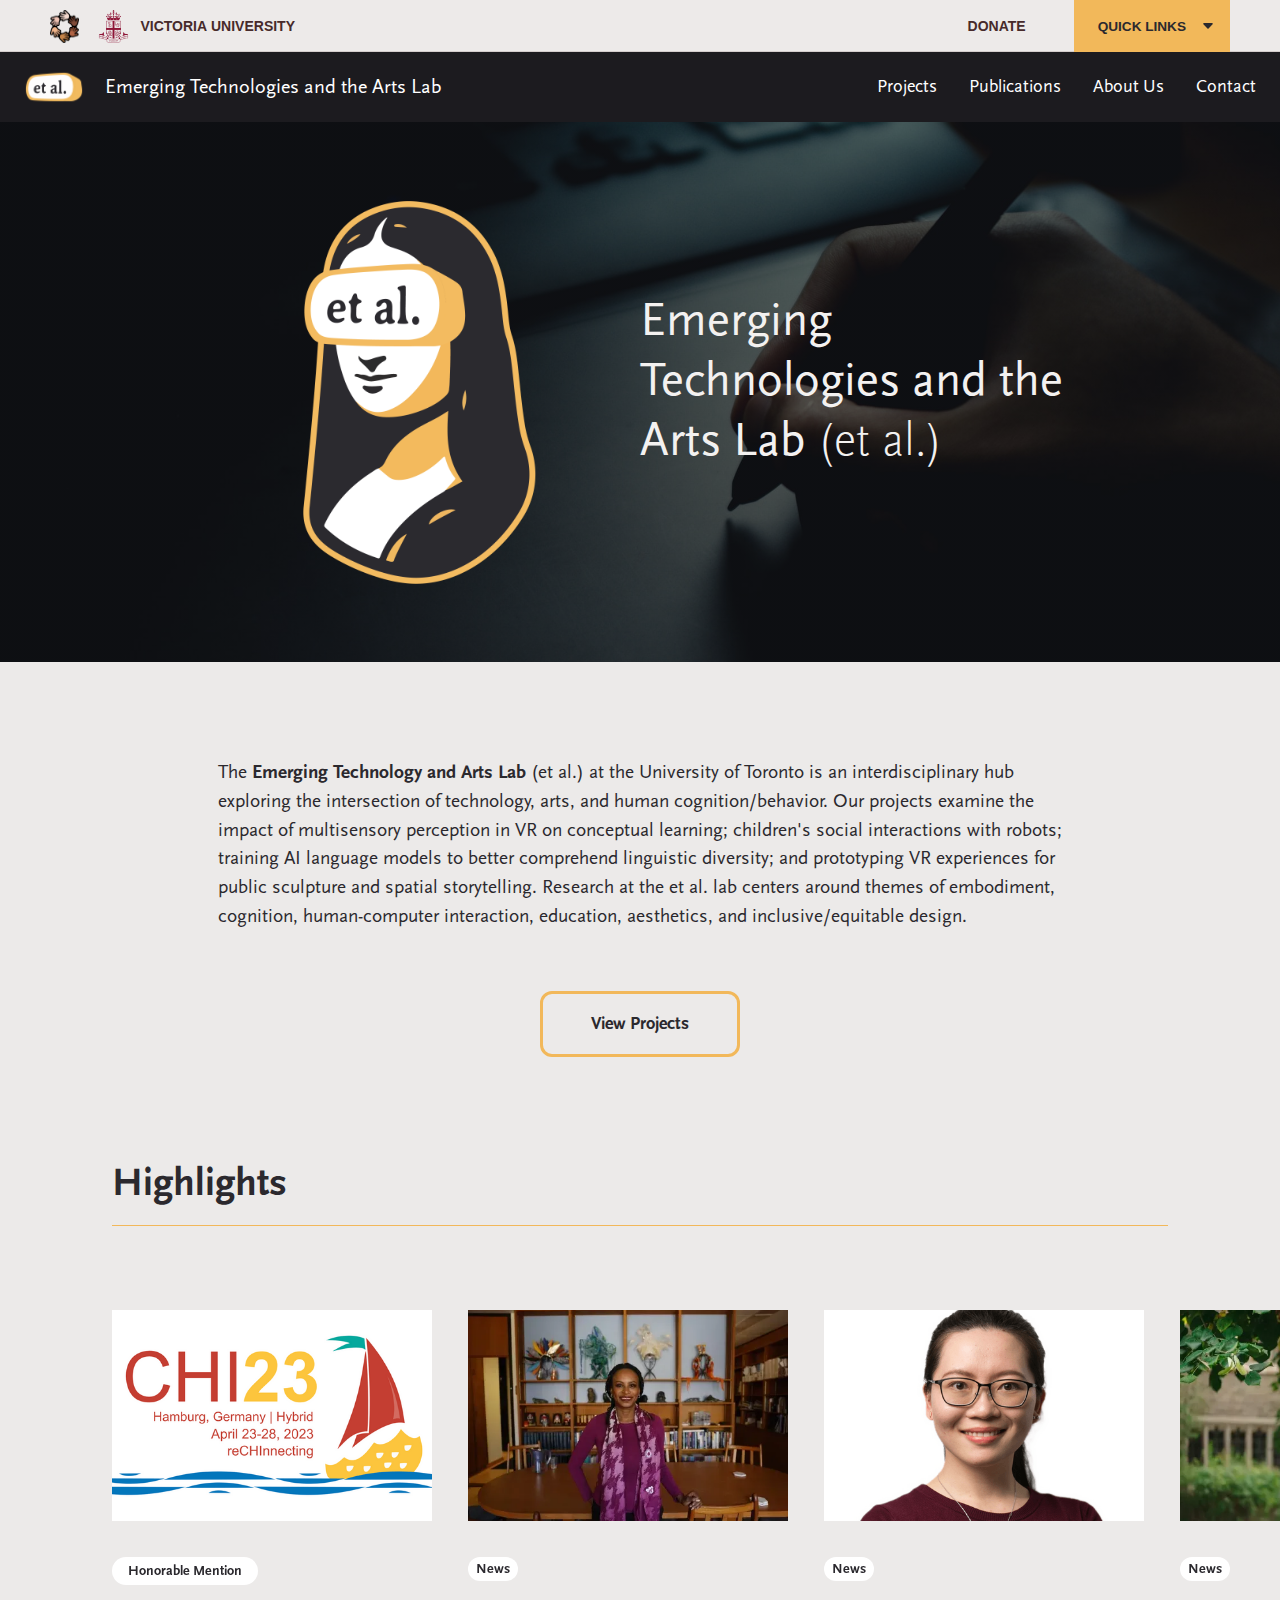
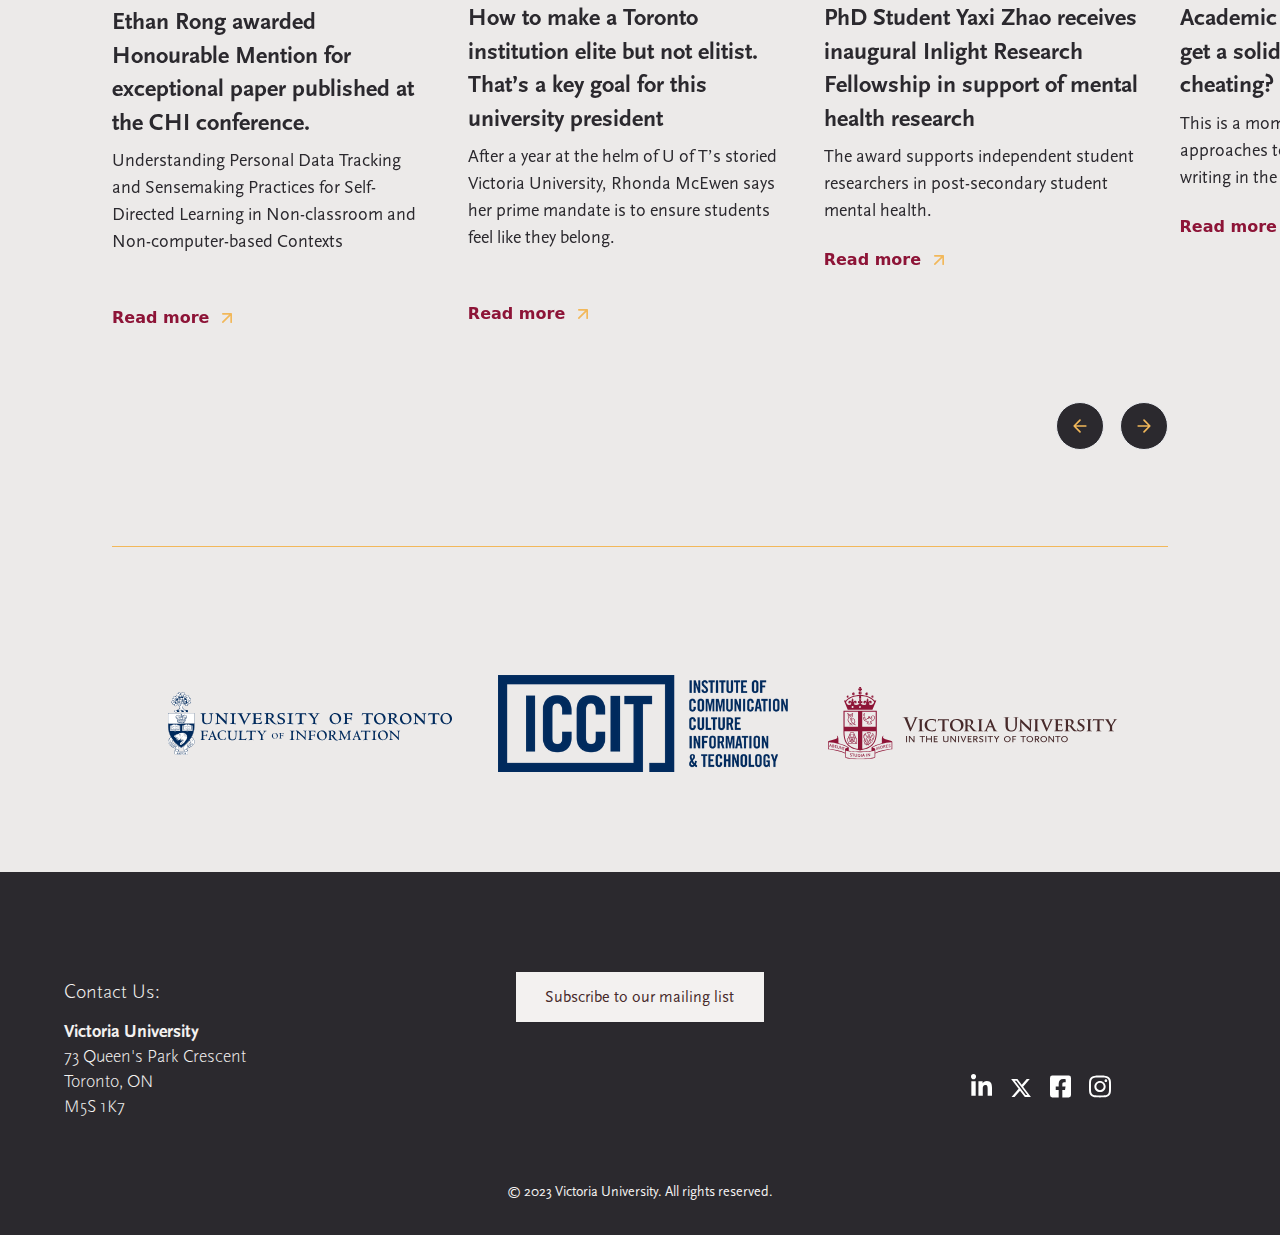
==== commit c958c73f: "Site Changes HTML" ====
--- a/index.html
+++ b/index.html
@@ -1,4 +1,4 @@
-<!DOCTYPE html><!--  Last Published: Fri Oct 20 2023 23:34:13 GMT+0000 (Coordinated Universal Time)  -->
+<!DOCTYPE html><!--  Last Published: Fri Oct 27 2023 17:04:43 GMT+0000 (Coordinated Universal Time)  -->
 <html data-wf-page="64ebb438a1410b0086bd7506" data-wf-site="64ebb438a1410b0086bd7500">
 <head>
   <meta charset="utf-8">
@@ -44,27 +44,30 @@
       </div>
     </div>
   </div>
-  <div data-w-id="bd17b737-be0b-ef4d-3746-2ac06729ca30" data-animation="over-right" data-collapse="medium" data-duration="400" data-easing="ease" data-easing2="ease" role="banner" class="brix---header-wrapper w-nav">
-    <div class="brix---container-default w-container">
-      <div class="brix---header-content-wrapper">
-        <a href="index.html" aria-current="page" class="brix---header-logo-link w-nav-brand w--current"><img src="images/EtAl_Logo_Small.png" srcset="images/EtAl_Logo_Small-p-500.png 500w, images/EtAl_Logo_Small-p-800.png 800w, images/EtAl_Logo_Small.png 806w" width="60" sizes="60px" alt="" class="brix---header-logo">
+  <div data-w-id="bd17b737-be0b-ef4d-3746-2ac06729ca30" data-animation="over-right" data-collapse="medium" data-duration="400" data-easing="ease" data-easing2="ease" role="banner" class="header-wrapper w-nav">
+    <div class="container-default w-container">
+      <div class="header-content-wrapper">
+        <a href="index.html" aria-current="page" class="header-logo-link w-nav-brand w--current"><img src="images/EtAl_Logo_Small.png" srcset="images/EtAl_Logo_Small-p-500.png 500w, images/EtAl_Logo_Small-p-800.png 800w, images/EtAl_Logo_Small.png 806w" width="60" sizes="60px" alt="" class="header-logo">
           <div class="text-block"> Emerging Technologies and the Arts Lab</div>
         </a>
-        <div class="brix---header-right-col">
-          <div class="brix---hamburger-menu-wrapper w-nav-button">
-            <div style="-webkit-transform:translate3d(0, 0px, 0) scale3d(1, 1, 1) rotateX(0) rotateY(0) rotateZ(0deg) skew(0, 0);-moz-transform:translate3d(0, 0px, 0) scale3d(1, 1, 1) rotateX(0) rotateY(0) rotateZ(0deg) skew(0, 0);-ms-transform:translate3d(0, 0px, 0) scale3d(1, 1, 1) rotateX(0) rotateY(0) rotateZ(0deg) skew(0, 0);transform:translate3d(0, 0px, 0) scale3d(1, 1, 1) rotateX(0) rotateY(0) rotateZ(0deg) skew(0, 0)" class="brix---hamburger-menu-bar-top"></div>
-            <div style="-webkit-transform:translate3d(0, 0px, 0) scale3d(1, 1, 1) rotateX(0) rotateY(0) rotateZ(0deg) skew(0, 0);-moz-transform:translate3d(0, 0px, 0) scale3d(1, 1, 1) rotateX(0) rotateY(0) rotateZ(0deg) skew(0, 0);-ms-transform:translate3d(0, 0px, 0) scale3d(1, 1, 1) rotateX(0) rotateY(0) rotateZ(0deg) skew(0, 0);transform:translate3d(0, 0px, 0) scale3d(1, 1, 1) rotateX(0) rotateY(0) rotateZ(0deg) skew(0, 0)" class="brix---hamburger-menu-bar-bottom"></div>
-          </div>
-          <nav role="navigation" class="brix---header-menu-wrapper w-nav-menu">
-            <ul role="list" class="brix---header-nav-menu-list">
-              <li class="brix---header-nav-list-item">
-                <a href="projects.html" class="brix---header-nav-link w-nav-link">Projects and Publications</a>
-              </li>
-              <li class="brix---header-nav-list-item">
-                <a href="about.html" class="brix---header-nav-link w-nav-link">About Us</a>
-              </li>
-              <li class="brix---header-nav-list-item">
-                <a href="#" class="brix---header-nav-link w-nav-link">Contact</a>
+        <div class="header-right-col">
+          <div class="hamburger-menu-wrapper w-nav-button">
+            <div style="-webkit-transform:translate3d(0, 0px, 0) scale3d(1, 1, 1) rotateX(0) rotateY(0) rotateZ(0deg) skew(0, 0);-moz-transform:translate3d(0, 0px, 0) scale3d(1, 1, 1) rotateX(0) rotateY(0) rotateZ(0deg) skew(0, 0);-ms-transform:translate3d(0, 0px, 0) scale3d(1, 1, 1) rotateX(0) rotateY(0) rotateZ(0deg) skew(0, 0);transform:translate3d(0, 0px, 0) scale3d(1, 1, 1) rotateX(0) rotateY(0) rotateZ(0deg) skew(0, 0)" class="hamburger-menu-bar-top"></div>
+            <div style="-webkit-transform:translate3d(0, 0px, 0) scale3d(1, 1, 1) rotateX(0) rotateY(0) rotateZ(0deg) skew(0, 0);-moz-transform:translate3d(0, 0px, 0) scale3d(1, 1, 1) rotateX(0) rotateY(0) rotateZ(0deg) skew(0, 0);-ms-transform:translate3d(0, 0px, 0) scale3d(1, 1, 1) rotateX(0) rotateY(0) rotateZ(0deg) skew(0, 0);transform:translate3d(0, 0px, 0) scale3d(1, 1, 1) rotateX(0) rotateY(0) rotateZ(0deg) skew(0, 0)" class="hamburger-menu-bar-bottom"></div>
+          </div>
+          <nav role="navigation" class="header-menu-wrapper w-nav-menu">
+            <ul role="list" class="header-nav-menu-list">
+              <li class="header-nav-list-item">
+                <a href="projects.html" class="header-nav-link w-nav-link">Projects</a>
+              </li>
+              <li class="header-nav-list-item">
+                <a href="publications.html" class="header-nav-link w-nav-link">Publications</a>
+              </li>
+              <li class="header-nav-list-item">
+                <a href="about.html" class="header-nav-link w-nav-link">About Us</a>
+              </li>
+              <li class="header-nav-list-item">
+                <a href="#" class="header-nav-link w-nav-link">Contact</a>
               </li>
             </ul>
           </nav>
@@ -72,146 +75,146 @@
       </div>
     </div>
   </div>
-  <header class="rl_section_header5">
-    <div class="rl-padding-global">
-      <div class="rl-container-large">
+  <header class="section_header5">
+    <div class="padding-global">
+      <div class="container-larger">
         <div class="header5_component">
           <div id="w-node-f9565adf-bcd4-170a-e29d-b1dce1dfc3b4-86bd7506" class="div-block-3"></div>
-          <div class="rl_header5_content">
-            <div class="rl_heading1_spacing-block-1"></div>
-            <p class="rl-text-style-medium is-white">Emerging Technologies and the Arts Lab <span class="text-span-4">(et al.)</span></p>
-            <div class="rl_heading1_spacing-block-2"></div>
+          <div class="header5_content">
+            <div class="heading1_spacing-block-1"></div>
+            <p class="text-style-medium is-white">Emerging Technologies and the Arts Lab <span class="text-span-4">(et al.)</span></p>
+            <div class="heading1_spacing-block-2"></div>
           </div>
         </div>
       </div>
     </div>
   </header>
-  <section class="uui-section_blogsection10">
-    <div class="uui-page-padding">
-      <div class="uui-container-large">
-        <div class="uui-padding-vertical-xhuge">
-          <div class="uui-heading-subheading">The <strong>Emerging Technology and Arts Lab</strong> (et al.) at the University of Toronto is an interdisciplinary hub exploring the intersection of technology, arts, and human cognition/behavior. Our projects examine the impact of multisensory perception in VR on conceptual learning; children&#x27;s social interactions with robots; training AI language models to better comprehend linguistic diversity; and prototyping VR experiences for public sculpture and spatial storytelling. Research at the et al. lab centers around themes of embodiment, cognition, human-computer interaction, education, aesthetics, and inclusive/equitable design. </div>
-          <div class="rl_heading1_spacing-block-2"></div>
+  <section class="section_blogsection">
+    <div class="page-padding">
+      <div class="container-large">
+        <div class="padding-vertical-xhuge">
+          <div class="heading-subheading">The <strong>Emerging Technology and Arts Lab</strong> (et al.) at the University of Toronto is an interdisciplinary hub exploring the intersection of technology, arts, and human cognition/behavior. Our projects examine the impact of multisensory perception in VR on conceptual learning; children&#x27;s social interactions with robots; training AI language models to better comprehend linguistic diversity; and prototyping VR experiences for public sculpture and spatial storytelling. Research at the et al. lab centers around themes of embodiment, cognition, human-computer interaction, education, aesthetics, and inclusive/equitable design. </div>
+          <div class="heading1_spacing-block-2"></div>
           <a href="projects.html" class="button w-button">View Projects</a>
-          <div class="uui-blogsection10_heading-wrapper">
-            <div class="uui-blogsection10_heading">
-              <div class="uui-max-width-large">
-                <h2 class="uui-heading-medium">Highlights</h2>
-              </div>
-              <div class="uui-space-xsmall"></div>
+          <div class="blogsection_heading-wrapper">
+            <div class="blogsection_heading">
+              <div class="max-width-large">
+                <h2 class="heading-medium">Highlights</h2>
+              </div>
+              <div class="space-xsmall"></div>
               <div class="orangeline"></div>
             </div>
           </div>
-          <div data-delay="4000" data-animation="slide" class="uui-blogsection10_component w-slider" data-autoplay="false" data-easing="ease" data-hide-arrows="false" data-disable-swipe="false" data-autoplay-limit="0" data-nav-spacing="6" data-duration="500" data-infinite="false">
-            <div class="uui-blogsection10_mask w-slider-mask">
-              <div class="uui-blogsection10_slide w-slide">
-                <div class="uui-blogsection10_item">
-                  <a data-w-id="2a4d0a9f-c1bd-05f3-c2a8-5ab6f1e329aa" href="#" class="uui-blogsection10_image-link w-inline-block">
-                    <div class="uui-blogsection10_image-wrapper"><img srcset="images/Screen-Shot-2023-09-28-at-9.02.47-AM-p-500.png 500w, images/Screen-Shot-2023-09-28-at-9.02.47-AM-p-800.png 800w, images/Screen-Shot-2023-09-28-at-9.02.47-AM-p-1080.png 1080w, images/Screen-Shot-2023-09-28-at-9.02.47-AM.png 1482w" loading="lazy" sizes="(max-width: 479px) 84vw, (max-width: 767px) 45vw, (max-width: 991px) 35vw, 26vw" src="images/Screen-Shot-2023-09-28-at-9.02.47-AM.png" alt="" class="uui-blogsection10_image"></div>
-                  </a>
-                  <div class="uui-blogsection10_meta-wrapper">
-                    <a href="#" class="uui-blogsection10_category-link w-inline-block">
-                      <div class="uui-blogsection10_category-link">Honorable Mention</div>
-                    </a>
-                    <div class="uui-blogsection10_read-time"></div>
-                  </div>
-                  <a href="#" class="uui-blogsection10_title-link w-inline-block">
-                    <h3 class="uui-heading-xsmall">Ethan Rong awarded Honourable Mention for exceptional paper published at the CHI conference.</h3>
-                  </a>
-                  <div class="uui-text-size-medium">Understanding Personal Data Tracking and Sensemaking Practices for Self-Directed Learning in Non-classroom and Non-computer-based Contexts <br><br></div>
-                  <div class="uui-space-small"></div>
-                  <a data-w-id="2a4d0a9f-c1bd-05f3-c2a8-5ab6f1e329bb" href="https://dl.acm.org/doi/10.1145/3544548.3581364" target="_blank" class="uui-button-link w-inline-block">
-                    <div>Read more</div>
-                    <div class="uui-button-icon w-embed"><svg width="20" height="20" viewbox="0 0 20 20" fill="none" xmlns="http://www.w3.org/2000/svg">
-                        <path d="M5.83301 14.1668L14.1663 5.8335M14.1663 5.8335H5.83301M14.1663 5.8335V14.1668" stroke="CurrentColor" stroke-width="1.67" stroke-linecap="round" stroke-linejoin="round"></path>
-                      </svg></div>
-                  </a>
-                </div>
-              </div>
-              <div class="uui-blogsection10_slide w-slide">
-                <div class="uui-blogsection10_item">
-                  <a data-w-id="2a4d0a9f-c1bd-05f3-c2a8-5ab6f1e329c1" href="#" class="uui-blogsection10_image-link w-inline-block">
-                    <div class="uui-blogsection10_image-wrapper"><img srcset="images/644f1d25dc016-p-500.webp 500w, images/644f1d25dc016-p-800.webp 800w, images/644f1d25dc016-p-1080.webp 1080w, images/644f1d25dc016.webp 1200w" loading="lazy" sizes="(max-width: 479px) 84vw, (max-width: 767px) 45vw, (max-width: 991px) 35vw, 26vw" src="images/644f1d25dc016.webp" alt="" class="uui-blogsection10_image"></div>
-                  </a>
-                  <div class="uui-blogsection10_meta-wrapper">
-                    <a href="#" class="uui-blogsection10_category-link w-inline-block">
+          <div data-delay="4000" data-animation="slide" class="blogsection_component w-slider" data-autoplay="false" data-easing="ease" data-hide-arrows="false" data-disable-swipe="false" data-autoplay-limit="0" data-nav-spacing="6" data-duration="500" data-infinite="false">
+            <div class="blogsection_mask w-slider-mask">
+              <div class="blogsection_slide w-slide">
+                <div class="blogsection_item">
+                  <a data-w-id="2a4d0a9f-c1bd-05f3-c2a8-5ab6f1e329aa" href="#" class="blogsection_image-link w-inline-block">
+                    <div class="blogsection_image-wrapper"><img srcset="images/Screen-Shot-2023-09-28-at-9.02.47-AM-p-500.png 500w, images/Screen-Shot-2023-09-28-at-9.02.47-AM-p-800.png 800w, images/Screen-Shot-2023-09-28-at-9.02.47-AM-p-1080.png 1080w, images/Screen-Shot-2023-09-28-at-9.02.47-AM.png 1482w" loading="lazy" sizes="(max-width: 479px) 84vw, (max-width: 767px) 45vw, (max-width: 991px) 35vw, 26vw" src="images/Screen-Shot-2023-09-28-at-9.02.47-AM.png" alt="" class="blogsection_image"></div>
+                  </a>
+                  <div class="blogsection_meta-wrapper">
+                    <a href="#" class="blogsection_category-link w-inline-block">
+                      <div class="blogsection_category-link">Honorable Mention</div>
+                    </a>
+                    <div class="blogsection_read-time"></div>
+                  </div>
+                  <a href="#" class="blogsection_title-link w-inline-block">
+                    <h3 class="heading-small">Ethan Rong awarded Honourable Mention for exceptional paper published at the CHI conference.</h3>
+                  </a>
+                  <div class="text-size-medium">Understanding Personal Data Tracking and Sensemaking Practices for Self-Directed Learning in Non-classroom and Non-computer-based Contexts <br><br></div>
+                  <div class="space-small"></div>
+                  <a data-w-id="2a4d0a9f-c1bd-05f3-c2a8-5ab6f1e329bb" href="https://dl.acm.org/doi/10.1145/3544548.3581364" target="_blank" class="button-link w-inline-block">
+                    <div>Read more</div>
+                    <div class="button-icon w-embed"><svg width="20" height="20" viewbox="0 0 20 20" fill="none" xmlns="http://www.w3.org/2000/svg">
+                        <path d="M5.83301 14.1668L14.1663 5.8335M14.1663 5.8335H5.83301M14.1663 5.8335V14.1668" stroke="CurrentColor" stroke-width="1.67" stroke-linecap="round" stroke-linejoin="round"></path>
+                      </svg></div>
+                  </a>
+                </div>
+              </div>
+              <div class="blogsection_slide w-slide">
+                <div class="blogsection_item">
+                  <a data-w-id="2a4d0a9f-c1bd-05f3-c2a8-5ab6f1e329c1" href="#" class="blogsection_image-link w-inline-block">
+                    <div class="blogsection_image-wrapper"><img srcset="images/644f1d25dc016-p-500.webp 500w, images/644f1d25dc016-p-800.webp 800w, images/644f1d25dc016-p-1080.webp 1080w, images/644f1d25dc016.webp 1200w" loading="lazy" sizes="(max-width: 479px) 84vw, (max-width: 767px) 45vw, (max-width: 991px) 35vw, 26vw" src="images/644f1d25dc016.webp" alt="" class="blogsection_image"></div>
+                  </a>
+                  <div class="blogsection_meta-wrapper">
+                    <a href="#" class="blogsection_category-link w-inline-block">
                       <div>News</div>
                     </a>
-                    <div class="uui-blogsection10_read-time"></div>
-                  </div>
-                  <a href="#" class="uui-blogsection10_title-link w-inline-block">
-                    <h3 class="uui-heading-xsmall">How to make a Toronto institution elite but not elitist. That’s a key goal for this university president</h3>
-                  </a>
-                  <div class="uui-text-size-medium">After a year at the helm of U of T’s storied Victoria University, Rhonda McEwen says her prime mandate is to ensure students feel like they belong.<br><br></div>
-                  <div class="uui-space-small"></div>
-                  <a data-w-id="2a4d0a9f-c1bd-05f3-c2a8-5ab6f1e329d2" href="https://www.thestar.com/news/gta/how-to-make-a-toronto-institution-elite-but-not-elitist-that-s-a-key-goal/article_563fa74f-56de-561c-b502-a62e2d2f1874.html" target="_blank" class="uui-button-link w-inline-block">
-                    <div>Read more</div>
-                    <div class="uui-button-icon w-embed"><svg width="20" height="20" viewbox="0 0 20 20" fill="none" xmlns="http://www.w3.org/2000/svg">
-                        <path d="M5.83301 14.1668L14.1663 5.8335M14.1663 5.8335H5.83301M14.1663 5.8335V14.1668" stroke="CurrentColor" stroke-width="1.67" stroke-linecap="round" stroke-linejoin="round"></path>
-                      </svg></div>
-                  </a>
-                </div>
-              </div>
-              <div class="uui-blogsection10_slide w-slide">
-                <div class="uui-blogsection10_item">
-                  <a data-w-id="2a4d0a9f-c1bd-05f3-c2a8-5ab6f1e329d8" href="#" class="uui-blogsection10_image-link w-inline-block">
-                    <div class="uui-blogsection10_image-wrapper"><img srcset="images/Screen-Shot-2023-09-28-at-9.04.48-AM-p-500.png 500w, images/Screen-Shot-2023-09-28-at-9.04.48-AM-p-800.png 800w, images/Screen-Shot-2023-09-28-at-9.04.48-AM.png 908w" loading="lazy" sizes="(max-width: 479px) 84vw, (max-width: 767px) 45vw, (max-width: 991px) 35vw, 26vw" src="images/Screen-Shot-2023-09-28-at-9.04.48-AM.png" alt="" class="uui-blogsection10_image"></div>
-                  </a>
-                  <div class="uui-blogsection10_meta-wrapper">
-                    <a href="#" class="uui-blogsection10_category-link w-inline-block">
+                    <div class="blogsection_read-time"></div>
+                  </div>
+                  <a href="#" class="blogsection_title-link w-inline-block">
+                    <h3 class="heading-small">How to make a Toronto institution elite but not elitist. That’s a key goal for this university president</h3>
+                  </a>
+                  <div class="text-size-medium">After a year at the helm of U of T’s storied Victoria University, Rhonda McEwen says her prime mandate is to ensure students feel like they belong.<br><br></div>
+                  <div class="space-small"></div>
+                  <a data-w-id="2a4d0a9f-c1bd-05f3-c2a8-5ab6f1e329d2" href="https://www.thestar.com/news/gta/how-to-make-a-toronto-institution-elite-but-not-elitist-that-s-a-key-goal/article_563fa74f-56de-561c-b502-a62e2d2f1874.html" target="_blank" class="button-link w-inline-block">
+                    <div>Read more</div>
+                    <div class="button-icon w-embed"><svg width="20" height="20" viewbox="0 0 20 20" fill="none" xmlns="http://www.w3.org/2000/svg">
+                        <path d="M5.83301 14.1668L14.1663 5.8335M14.1663 5.8335H5.83301M14.1663 5.8335V14.1668" stroke="CurrentColor" stroke-width="1.67" stroke-linecap="round" stroke-linejoin="round"></path>
+                      </svg></div>
+                  </a>
+                </div>
+              </div>
+              <div class="blogsection_slide w-slide">
+                <div class="blogsection_item">
+                  <a data-w-id="2a4d0a9f-c1bd-05f3-c2a8-5ab6f1e329d8" href="#" class="blogsection_image-link w-inline-block">
+                    <div class="blogsection_image-wrapper"><img srcset="images/Screen-Shot-2023-09-28-at-9.04.48-AM-p-500.png 500w, images/Screen-Shot-2023-09-28-at-9.04.48-AM-p-800.png 800w, images/Screen-Shot-2023-09-28-at-9.04.48-AM.png 908w" loading="lazy" sizes="(max-width: 479px) 84vw, (max-width: 767px) 45vw, (max-width: 991px) 35vw, 26vw" src="images/Screen-Shot-2023-09-28-at-9.04.48-AM.png" alt="" class="blogsection_image"></div>
+                  </a>
+                  <div class="blogsection_meta-wrapper">
+                    <a href="#" class="blogsection_category-link w-inline-block">
                       <div>News</div>
                     </a>
-                    <div class="uui-blogsection10_read-time"></div>
-                  </div>
-                  <a href="#" class="uui-blogsection10_title-link w-inline-block">
-                    <h3 class="uui-heading-xsmall">PhD Student Yaxi Zhao receives inaugural Inlight Research Fellowship in support of mental health research</h3>
-                  </a>
-                  <div class="uui-text-size-medium">The award supports independent student researchers in post-secondary student mental health.<br></div>
-                  <div class="uui-space-small"></div>
-                  <a data-w-id="2a4d0a9f-c1bd-05f3-c2a8-5ab6f1e329e9" href="https://ischool.utoronto.ca/news/phd-student-receives-inaugural-inlight-research-fellowship-in-support-of-mental-health-research/" class="uui-button-link w-inline-block">
-                    <div>Read more</div>
-                    <div class="uui-button-icon w-embed"><svg width="20" height="20" viewbox="0 0 20 20" fill="none" xmlns="http://www.w3.org/2000/svg">
-                        <path d="M5.83301 14.1668L14.1663 5.8335M14.1663 5.8335H5.83301M14.1663 5.8335V14.1668" stroke="CurrentColor" stroke-width="1.67" stroke-linecap="round" stroke-linejoin="round"></path>
-                      </svg></div>
-                  </a>
-                </div>
-              </div>
-              <div class="uui-blogsection10_slide w-slide">
-                <div class="uui-blogsection10_item">
-                  <a data-w-id="2a4d0a9f-c1bd-05f3-c2a8-5ab6f1e329ef" href="#" class="uui-blogsection10_image-link w-inline-block">
-                    <div class="uui-blogsection10_image-wrapper"><img srcset="images/6471ce41a6381-p-500.webp 500w, images/6471ce41a6381-p-800.webp 800w, images/6471ce41a6381-p-1080.webp 1080w, images/6471ce41a6381.webp 1200w" loading="lazy" sizes="(max-width: 479px) 84vw, (max-width: 767px) 45vw, (max-width: 991px) 35vw, 26vw" src="images/6471ce41a6381.webp" alt="" class="uui-blogsection10_image"></div>
-                  </a>
-                  <div class="uui-blogsection10_meta-wrapper">
-                    <a href="#" class="uui-blogsection10_category-link w-inline-block">
+                    <div class="blogsection_read-time"></div>
+                  </div>
+                  <a href="#" class="blogsection_title-link w-inline-block">
+                    <h3 class="heading-small">PhD Student Yaxi Zhao receives inaugural Inlight Research Fellowship in support of mental health research</h3>
+                  </a>
+                  <div class="text-size-medium">The award supports independent student researchers in post-secondary student mental health.<br></div>
+                  <div class="space-small"></div>
+                  <a data-w-id="2a4d0a9f-c1bd-05f3-c2a8-5ab6f1e329e9" href="https://ischool.utoronto.ca/news/phd-student-receives-inaugural-inlight-research-fellowship-in-support-of-mental-health-research/" class="button-link w-inline-block">
+                    <div>Read more</div>
+                    <div class="button-icon w-embed"><svg width="20" height="20" viewbox="0 0 20 20" fill="none" xmlns="http://www.w3.org/2000/svg">
+                        <path d="M5.83301 14.1668L14.1663 5.8335M14.1663 5.8335H5.83301M14.1663 5.8335V14.1668" stroke="CurrentColor" stroke-width="1.67" stroke-linecap="round" stroke-linejoin="round"></path>
+                      </svg></div>
+                  </a>
+                </div>
+              </div>
+              <div class="blogsection_slide w-slide">
+                <div class="blogsection_item">
+                  <a data-w-id="2a4d0a9f-c1bd-05f3-c2a8-5ab6f1e329ef" href="#" class="blogsection_image-link w-inline-block">
+                    <div class="blogsection_image-wrapper"><img srcset="images/6471ce41a6381-p-500.webp 500w, images/6471ce41a6381-p-800.webp 800w, images/6471ce41a6381-p-1080.webp 1080w, images/6471ce41a6381.webp 1200w" loading="lazy" sizes="(max-width: 479px) 84vw, (max-width: 767px) 45vw, (max-width: 991px) 35vw, 26vw" src="images/6471ce41a6381.webp" alt="" class="blogsection_image"></div>
+                  </a>
+                  <div class="blogsection_meta-wrapper">
+                    <a href="#" class="blogsection_category-link w-inline-block">
                       <div>News</div>
                     </a>
-                    <div class="uui-blogsection10_read-time"></div>
-                  </div>
-                  <a href="#" class="uui-blogsection10_title-link w-inline-block">
-                    <h3 class="uui-heading-xsmall">Academic papers written by AI get a solid B — but is it cheating?<br></h3>
-                  </a>
-                  <div class="uui-text-size-medium">This is a moment to challenge our approaches to teaching and assessing writing in the liberal arts and sciences.<br></div>
-                  <div class="uui-space-small"></div>
-                  <a data-w-id="2a4d0a9f-c1bd-05f3-c2a8-5ab6f1e32a00" href="https://www.thestar.com/opinion/contributors/academic-papers-written-by-ai-get-a-solid-b-but-is-it-cheating/article_9c6de419-0e71-5eed-a2ca-27ac636c18f1.html" class="uui-button-link w-inline-block">
-                    <div>Read more</div>
-                    <div class="uui-button-icon w-embed"><svg width="20" height="20" viewbox="0 0 20 20" fill="none" xmlns="http://www.w3.org/2000/svg">
-                        <path d="M5.83301 14.1668L14.1663 5.8335M14.1663 5.8335H5.83301M14.1663 5.8335V14.1668" stroke="CurrentColor" stroke-width="1.67" stroke-linecap="round" stroke-linejoin="round"></path>
-                      </svg></div>
-                  </a>
-                </div>
-              </div>
-            </div>
-            <div class="uui-blogsection10_arrow left w-slider-arrow-left">
-              <div class="uui-button-icon w-embed"><svg width="24" height="24" viewbox="0 0 24 24" fill="none" xmlns="http://www.w3.org/2000/svg">
+                    <div class="blogsection_read-time"></div>
+                  </div>
+                  <a href="#" class="blogsection_title-link w-inline-block">
+                    <h3 class="heading-small">Academic papers written by AI get a solid B — but is it cheating?<br></h3>
+                  </a>
+                  <div class="text-size-medium">This is a moment to challenge our approaches to teaching and assessing writing in the liberal arts and sciences.<br></div>
+                  <div class="space-small"></div>
+                  <a data-w-id="2a4d0a9f-c1bd-05f3-c2a8-5ab6f1e32a00" href="https://www.thestar.com/opinion/contributors/academic-papers-written-by-ai-get-a-solid-b-but-is-it-cheating/article_9c6de419-0e71-5eed-a2ca-27ac636c18f1.html" class="button-link w-inline-block">
+                    <div>Read more</div>
+                    <div class="button-icon w-embed"><svg width="20" height="20" viewbox="0 0 20 20" fill="none" xmlns="http://www.w3.org/2000/svg">
+                        <path d="M5.83301 14.1668L14.1663 5.8335M14.1663 5.8335H5.83301M14.1663 5.8335V14.1668" stroke="CurrentColor" stroke-width="1.67" stroke-linecap="round" stroke-linejoin="round"></path>
+                      </svg></div>
+                  </a>
+                </div>
+              </div>
+            </div>
+            <div class="blogsection_arrow left w-slider-arrow-left">
+              <div class="button-icon w-embed"><svg width="24" height="24" viewbox="0 0 24 24" fill="none" xmlns="http://www.w3.org/2000/svg">
                   <path d="M19 12H5M5 12L12 19M5 12L12 5" stroke="CurrentColor" stroke-width="2" stroke-linecap="round" stroke-linejoin="round"></path>
                 </svg></div>
             </div>
-            <div class="uui-blogsection10_arrow w-slider-arrow-right">
-              <div class="uui-button-icon w-embed"><svg width="24" height="24" viewbox="0 0 24 24" fill="none" xmlns="http://www.w3.org/2000/svg">
+            <div class="blogsection_arrow w-slider-arrow-right">
+              <div class="button-icon w-embed"><svg width="24" height="24" viewbox="0 0 24 24" fill="none" xmlns="http://www.w3.org/2000/svg">
                   <path d="M5 12H19M19 12L12 5M19 12L12 19" stroke="CurrentColor" stroke-width="2" stroke-linecap="round" stroke-linejoin="round"></path>
                 </svg></div>
             </div>
-            <div class="uui-blogsection10_slide-nav w-slider-nav w-round"></div>
+            <div class="blogsection_slide-nav w-slider-nav w-round"></div>
             <div class="slide-nav-styling-embed w-embed">
               <style>
 /* Change color of the default dot by replacing the hex code*/
@@ -232,8 +235,8 @@
         </div>
       </div>
       <div class="orangeline"></div>
-      <div class="cf-logos-wrapper">
-        <div class="cf-logos-contain-2"><img src="images/uoft-logo-blue.svg" loading="lazy" alt="" class="cf-logo-images-2"><img src="images/iccit_logo_navy2.png" loading="lazy" width="300" sizes="(max-width: 479px) 59vw, (max-width: 767px) 25vw, (max-width: 991px) 21vw, (max-width: 1439px) 22vw, 300px" alt="" srcset="images/iccit_logo_navy2-p-500.png 500w, images/iccit_logo_navy2-p-800.png 800w, images/iccit_logo_navy2-p-1080.png 1080w, images/iccit_logo_navy2-p-1600.png 1600w, images/iccit_logo_navy2.png 1920w" class="cf-logo-images-2"><img src="images/logo.svg" loading="lazy" width="300" alt="" class="cf-logo-images-2"></div>
+      <div class="logos-wrapper">
+        <div class="logos-contain-2"><img src="images/uoft-logo-blue.svg" loading="lazy" alt="" class="logo-images-2"><img src="images/iccit_logo_navy2.png" loading="lazy" width="300" sizes="(max-width: 479px) 59vw, (max-width: 767px) 25vw, (max-width: 991px) 21vw, (max-width: 1439px) 22vw, 300px" alt="" srcset="images/iccit_logo_navy2-p-500.png 500w, images/iccit_logo_navy2-p-800.png 800w, images/iccit_logo_navy2-p-1080.png 1080w, images/iccit_logo_navy2-p-1600.png 1600w, images/iccit_logo_navy2.png 1920w" class="logo-images-2"><img src="images/logo.svg" loading="lazy" width="300" alt="" class="logo-images-2"></div>
       </div>
     </div>
   </section>
--- a/css/etal-test.webflow.css
+++ b/css/etal-test.webflow.css
@@ -1,42 +1,42 @@
 :root {
   --goldenrod: #f2b85a;
   --vic-beige: #f3f1f0;
-  --medium-slate-blue: #4346ec;
+  --slate-blue: #4346ec;
+  --gray200: #eaecf0;
+  --black: #2b292e;
+  --gray500: #667085;
+  --untitled-ui-white: white;
+  --primary700: #6941c6;
+  --black2: black;
+  --foreground-secondary: rgba(0, 0, 0, .76);
+  --gray400: #98a2b3;
+  --gray600: #475467;
+  --gray900: #101828;
+  --primary800: #53389e;
+  --black3: black;
+  --foreground-interactive2: #5532fa;
+  --spark-library-background--interactive: #f0ecfd;
+  --white2: white;
+  --foreground-interactive-hover: #1e116e;
   --untitled-ui-primary600: #7f56d9;
-  --untitled-ui-white: white;
-  --untitled-ui-primary700: #6941c6;
-  --untitled-ui-primary100: #f4ebff;
-  --untitled-ui-gray200: #eaecf0;
-  --black: #2b292e;
-  --untitled-ui-gray500: #667085;
-  --relume-library-lite-rl-black: black;
-  --spark-library-foreground-secondary: rgba(0, 0, 0, .76);
-  --untitled-ui-gray600: #475467;
-  --untitled-ui-gray900: #101828;
-  --untitled-ui-gray50-501: #f9fafb;
-  --untitled-ui-gray400: #98a2b3;
-  --untitled-ui-gray700: #344054;
-  --untitled-ui-gray300: #d0d5dd;
-  --untitled-ui-primary300: #d6bbfb;
-  --untitled-ui-primary500: #9e77ed;
-  --untitled-ui-gray100: #f2f4f7;
-  --untitled-ui-primary50: #f9f5ff;
-  --spark-library-foreground-interactive: #5532fa;
-  --spark-library-black: black;
-  --spark-library-light-steel-purple: #a695fb;
-  --untitled-ui-primary800: #53389e;
-  --spark-library-background--interactive: #f0ecfd;
-  --spark-library-white: white;
-  --spark-library-foreground-interactive-hover: #1e116e;
-  --spark-library-border-default: rgba(0, 0, 0, .16);
-  --spark-library-foreground-tertiary: rgba(0, 0, 0, .56);
-  --relume-library-lite-rl-white: white;
+  --primary100: #f4ebff;
+  --gray50-501: #f9fafb;
+  --primary50: #f9f5ff;
+  --white: white;
   --vic-beige-2: #eceae9;
-  --untitled-ui-pink50: #fdf2fa;
-  --untitled-ui-pink700: #c11574;
-  --untitled-ui-indigo50: #eef4ff;
-  --untitled-ui-indigo700: #3538cd;
-  --untitled-ui-gray800: #1d2939;
+  --gray700: #344054;
+  --gray300: #d0d5dd;
+  --primary300: #d6bbfb;
+  --primary500: #9e77ed;
+  --gray100: #f2f4f7;
+  --pink50: #fdf2fa;
+  --pink700: #c11574;
+  --indigo50: #eef4ff;
+  --indigo700: #3538cd;
+  --gray800: #1d2939;
+  --purple: #a695fb;
+  --border-default: rgba(0, 0, 0, .16);
+  --foreground-tertiary: rgba(0, 0, 0, .56);
 }
 
 .w-layout-grid {
@@ -68,7 +68,7 @@
   text-decoration: underline;
 }
 
-.brix---header-content-wrapper {
+.header-content-wrapper {
   width: 100%;
   height: 50px;
   justify-content: space-between;
@@ -76,7 +76,7 @@
   display: flex;
 }
 
-.brix---header-wrapper {
+.header-wrapper {
   z-index: 500;
   height: auto;
   background-color: #1c1b1f;
@@ -87,13 +87,7 @@
   top: auto;
 }
 
-.brix---header-nav-list-item-show-in-mbl {
-  margin-bottom: 0;
-  padding-left: 32px;
-  display: none;
-}
-
-.brix---header-nav-menu-list {
+.header-nav-menu-list {
   z-index: 1;
   flex-direction: row;
   justify-content: flex-end;
@@ -105,20 +99,20 @@
   position: relative;
 }
 
-.brix---hamburger-menu-wrapper {
+.hamburger-menu-wrapper {
   padding: 0;
   transition: transform .3s;
 }
 
-.brix---hamburger-menu-wrapper:hover {
+.hamburger-menu-wrapper:hover {
   transform: scale(.96);
 }
 
-.brix---hamburger-menu-wrapper.w--open {
+.hamburger-menu-wrapper.w--open {
   background-color: rgba(0, 0, 0, 0);
 }
 
-.brix---header-logo-link {
+.header-logo-link {
   justify-content: flex-start;
   align-items: center;
   padding-left: 0;
@@ -126,16 +120,16 @@
   display: flex;
 }
 
-.brix---header-logo-link.w--current {
+.header-logo-link.w--current {
   align-items: center;
   display: flex;
 }
 
-.brix---header-logo {
+.header-logo {
   max-width: 250px;
 }
 
-.brix---hamburger-menu-bar-top {
+.hamburger-menu-bar-top {
   width: 52px;
   height: 4px;
   background-color: #211f54;
@@ -144,33 +138,11 @@
   margin-bottom: 12px;
 }
 
-.brix---header-menu-wrapper {
+.header-menu-wrapper {
   position: relative;
 }
 
-.brix---btn-primary-small {
-  color: #1f2022;
-  text-align: center;
-  transform-style: preserve-3d;
-  background-color: #fbe9cd;
-  border-radius: 48px;
-  justify-content: center;
-  padding: 18px 24px;
-  font-family: system-ui, -apple-system, BlinkMacSystemFont, Segoe UI, Roboto, Noto Sans, Ubuntu, Cantarell, Helvetica Neue, Oxygen, Fira Sans, Droid Sans, sans-serif;
-  font-size: 16px;
-  font-weight: 700;
-  line-height: 18px;
-  text-decoration: none;
-  transition: transform .3s, background-color .3s, color .3s;
-}
-
-.brix---btn-primary-small:hover {
-  color: #eff0f6;
-  background-color: #f2b95c;
-  transform: translate3d(0, -3px, .01px);
-}
-
-.brix---container-default {
+.container-default {
   max-width: 100%;
   padding-left: 24px;
   padding-right: 24px;
@@ -186,12 +158,12 @@
   line-height: 30px;
 }
 
-.brix---header-nav-list-item {
+.header-nav-list-item {
   margin-bottom: 0;
   padding-left: 32px;
 }
 
-.brix---header-nav-link {
+.header-nav-link {
   color: #fff;
   padding: 0;
   font-family: Scalasans, sans-serif;
@@ -201,21 +173,21 @@
   transition: color .3s;
 }
 
-.brix---header-nav-link:hover {
+.header-nav-link:hover {
   color: #f2b95c;
 }
 
-.brix---header-nav-link.w--current {
+.header-nav-link.w--current {
   color: var(--goldenrod);
 }
 
-.brix---header-right-col {
+.header-right-col {
   justify-content: flex-end;
   align-items: center;
   display: flex;
 }
 
-.brix---hamburger-menu-bar-bottom {
+.hamburger-menu-bar-bottom {
   width: 52px;
   height: 4px;
   background-color: #211f54;
@@ -224,7 +196,7 @@
   margin-bottom: 12px;
 }
 
-.cf-image-animation-div, .cf-heading-animation-div {
+.image-animation-div, .heading-animation-div {
   width: auto;
 }
 
@@ -233,7 +205,7 @@
   max-width: 340px;
 }
 
-.cf-logos-wrapper {
+.logos-wrapper {
   width: 90%;
   max-width: 1280px;
   flex-direction: column;
@@ -247,17 +219,7 @@
   position: relative;
 }
 
-.cf-logo-22px-heading {
-  color: var(--goldenrod);
-  letter-spacing: 5px;
-  text-transform: uppercase;
-  margin-top: 0;
-  margin-bottom: 0;
-  font-family: Scalasans, sans-serif;
-  font-size: 22px;
-}
-
-.cf-logos-contain-2 {
+.logos-contain-2 {
   width: 100%;
   grid-column-gap: 40px;
   grid-row-gap: 50px;
@@ -272,14 +234,14 @@
   display: grid;
 }
 
-.cf-logo-images-2 {
+.logo-images-2 {
   background-color: rgba(0, 0, 0, 0);
   margin-bottom: 0;
   margin-left: 1%;
   margin-right: 1%;
 }
 
-.spark-wrapped-team-card {
+.wrapped-team-card {
   grid-column-gap: 24px;
   justify-content: flex-start;
   align-items: flex-start;
@@ -518,55 +480,13 @@
 }
 
 .body {
-  color: var(--medium-slate-blue);
-  -webkit-text-stroke-color: var(--medium-slate-blue);
+  color: var(--slate-blue);
+  -webkit-text-stroke-color: var(--slate-blue);
   background-color: #eceae9;
   top: 20%;
 }
 
-.uui-button {
-  grid-column-gap: .5rem;
-  border: 1px solid var(--untitled-ui-primary600);
-  background-color: var(--untitled-ui-primary600);
-  color: var(--untitled-ui-white);
-  text-align: center;
-  white-space: nowrap;
-  border-radius: .5rem;
-  justify-content: center;
-  align-items: center;
-  padding: .625rem 1.125rem;
-  font-family: system-ui, -apple-system, BlinkMacSystemFont, Segoe UI, Roboto, Noto Sans, Ubuntu, Cantarell, Helvetica Neue, Oxygen, Fira Sans, Droid Sans, sans-serif;
-  font-size: 1rem;
-  font-weight: 600;
-  line-height: 1.5;
-  text-decoration: none;
-  transition: all .3s;
-  display: flex;
-  box-shadow: 0 1px 2px rgba(16, 24, 40, .05);
-}
-
-.uui-button:hover {
-  border-color: var(--untitled-ui-primary700);
-  background-color: var(--untitled-ui-primary700);
-}
-
-.uui-button:focus {
-  background-color: var(--untitled-ui-primary600);
-  box-shadow: 0 1px 2px 0 rgba(16, 24, 40, .05), 0 0 0 4px var(--untitled-ui-primary100);
-}
-
-.uui-blogsection10_button-row {
-  flex-wrap: wrap;
-  justify-content: flex-end;
-  align-items: center;
-  display: flex;
-}
-
-.uui-blogsection10_button-row.mobile-landscape {
-  display: none;
-}
-
-.uui-blogsection10_slide-nav {
+.blogsection_slide-nav {
   height: 1.75rem;
   font-size: .5rem;
   top: auto;
@@ -575,7 +495,7 @@
   right: auto;
 }
 
-.uui-button-icon {
+.button-icon {
   width: 1.25rem;
   height: 1.25rem;
   min-height: 1.25rem;
@@ -587,12 +507,12 @@
   display: flex;
 }
 
-.uui-blogsection10_arrow {
+.blogsection_arrow {
   width: 3rem;
   height: 3rem;
-  border: 1px solid var(--untitled-ui-gray200);
+  border: 1px solid var(--gray200);
   background-color: var(--black);
-  color: var(--untitled-ui-gray500);
+  color: var(--gray500);
   border-radius: 100%;
   justify-content: center;
   align-items: center;
@@ -604,22 +524,22 @@
   right: 0%;
 }
 
-.uui-blogsection10_arrow:hover {
+.blogsection_arrow:hover {
   background-color: #5c5863;
 }
 
-.uui-blogsection10_arrow.left {
+.blogsection_arrow.left {
   background-color: var(--black);
   right: 4rem;
 }
 
-.uui-blogsection10_arrow.left:hover {
+.blogsection_arrow.left:hover {
   background-color: #5c5863;
 }
 
-.uui-button-link {
+.button-link {
   grid-column-gap: .5rem;
-  color: var(--goldenrod);
+  color: #8d1437;
   white-space: nowrap;
   background-color: rgba(0, 0, 0, 0);
   justify-content: center;
@@ -634,16 +554,16 @@
   display: flex;
 }
 
-.uui-button-link:hover {
+.button-link:hover {
   color: var(--goldenrod);
 }
 
-.uui-space-small {
+.space-small {
   width: 100%;
   min-height: 1.5rem;
 }
 
-.uui-text-size-medium {
+.text-size-medium {
   color: var(--black);
   letter-spacing: normal;
   font-family: Scalasans, sans-serif;
@@ -652,7 +572,7 @@
   line-height: 1.5;
 }
 
-.uui-heading-xsmall {
+.heading-small {
   color: var(--black);
   letter-spacing: 0;
   margin-top: 0;
@@ -663,20 +583,20 @@
   line-height: 1.4;
 }
 
-.uui-blogsection10_title-link {
+.blogsection_title-link {
   margin-bottom: .5rem;
   text-decoration: none;
   display: block;
 }
 
-.uui-blogsection10_read-time {
+.blogsection_read-time {
   align-items: center;
   padding-left: .5rem;
   padding-right: .5rem;
   display: flex;
 }
 
-.uui-blogsection10_category-link {
+.blogsection_category-link {
   background-color: var(--untitled-ui-white);
   color: var(--black);
   border-radius: 1rem;
@@ -690,12 +610,12 @@
   display: flex;
 }
 
-.uui-blogsection10_category-link:hover {
+.blogsection_category-link:hover {
   color: var(--goldenrod);
 }
 
-.uui-blogsection10_meta-wrapper {
-  color: var(--medium-slate-blue);
+.blogsection_meta-wrapper {
+  color: var(--slate-blue);
   mix-blend-mode: multiply;
   background-color: rgba(0, 0, 0, 0);
   border-radius: 10rem;
@@ -708,7 +628,7 @@
   display: flex;
 }
 
-.uui-blogsection10_image {
+.blogsection_image {
   width: 100%;
   height: 100%;
   object-fit: cover;
@@ -719,39 +639,39 @@
   right: 0%;
 }
 
-.uui-blogsection10_image-wrapper {
+.blogsection_image-wrapper {
   width: 100%;
   padding-top: 66%;
   position: relative;
   overflow: hidden;
 }
 
-.uui-blogsection10_image-link {
+.blogsection_image-link {
   width: 100%;
   margin-bottom: 2rem;
   transition: all .3s;
 }
 
-.uui-blogsection10_image-link:hover {
+.blogsection_image-link:hover {
   box-shadow: 0 24px 48px -12px rgba(16, 24, 40, .18);
 }
 
-.uui-blogsection10_item {
+.blogsection_item {
   flex-direction: column;
   align-items: flex-start;
   display: flex;
 }
 
-.uui-blogsection10_slide {
+.blogsection_slide {
   padding-right: 2rem;
 }
 
-.uui-blogsection10_mask {
+.blogsection_mask {
   width: 33.33%;
   overflow: visible;
 }
 
-.uui-blogsection10_component {
+.blogsection_component {
   height: auto;
   background-color: rgba(0, 0, 0, 0);
   margin-top: 4rem;
@@ -759,21 +679,12 @@
   position: relative;
 }
 
-.uui-text-size-large {
-  color: var(--black);
-  letter-spacing: normal;
-  font-family: Scalasans, sans-serif;
-  font-size: 1.125rem;
-  font-weight: 400;
-  line-height: 1.5;
-}
-
-.uui-space-xsmall {
+.space-xsmall {
   width: 100%;
   min-height: 1rem;
 }
 
-.uui-heading-medium {
+.heading-medium {
   color: var(--black);
   margin-top: 0;
   margin-bottom: 0;
@@ -783,7 +694,7 @@
   line-height: 1.3;
 }
 
-.uui-heading-subheading {
+.heading-subheading {
   width: 80%;
   color: var(--black);
   text-transform: none;
@@ -796,22 +707,17 @@
   line-height: 1.5;
 }
 
-.uui-max-width-large {
+.max-width-large {
   width: 100%;
   max-width: 48rem;
 }
 
-.uui-max-width-large.align-center {
-  margin-left: auto;
-  margin-right: auto;
-}
-
-.uui-blogsection10_heading {
+.blogsection_heading {
   flex: 1;
   padding-top: 100px;
 }
 
-.uui-blogsection10_heading-wrapper {
+.blogsection_heading-wrapper {
   grid-column-gap: 5rem;
   grid-row-gap: 1rem;
   grid-template-rows: auto;
@@ -822,34 +728,34 @@
   display: grid;
 }
 
-.uui-padding-vertical-xhuge {
+.padding-vertical-xhuge {
   padding-top: 6rem;
   padding-bottom: 6rem;
 }
 
-.uui-container-large {
+.container-large {
   width: 100%;
   max-width: 80rem;
   margin-left: auto;
   margin-right: auto;
 }
 
-.uui-page-padding {
+.page-padding {
   padding-left: 7rem;
   padding-right: 7rem;
 }
 
-.uui-section_blogsection10 {
+.section_blogsection {
   overflow: hidden;
 }
 
-.rl_heading1_spacing-block-2 {
+.heading1_spacing-block-2 {
   width: 100%;
   padding-bottom: 3rem;
 }
 
-.rl-text-style-medium {
-  color: var(--relume-library-lite-rl-black);
+.text-style-medium {
+  color: var(--black2);
   margin-top: 0;
   margin-bottom: 0;
   font-family: system-ui, -apple-system, BlinkMacSystemFont, Segoe UI, Roboto, Noto Sans, Ubuntu, Cantarell, Helvetica Neue, Oxygen, Fira Sans, Droid Sans, sans-serif;
@@ -858,7 +764,7 @@
   line-height: 1.5;
 }
 
-.rl-text-style-medium.is-white {
+.text-style-medium.is-white {
   color: var(--vic-beige);
   text-align: left;
   font-family: Scalasans, sans-serif;
@@ -867,28 +773,12 @@
   line-height: 1.25;
 }
 
-.rl_heading1_spacing-block-1 {
+.heading1_spacing-block-1 {
   width: 100%;
   padding-bottom: 1.5rem;
 }
 
-.rl-heading-style-h1 {
-  color: var(--relume-library-lite-rl-black);
-  margin-top: 0;
-  margin-bottom: 0;
-  font-family: system-ui, -apple-system, BlinkMacSystemFont, Segoe UI, Roboto, Noto Sans, Ubuntu, Cantarell, Helvetica Neue, Oxygen, Fira Sans, Droid Sans, sans-serif;
-  font-size: 3.5rem;
-  font-weight: 700;
-  line-height: 1.2;
-}
-
-.rl-heading-style-h1.is-white {
-  color: #fff;
-  font-family: Scalasans, sans-serif;
-  font-weight: 400;
-}
-
-.rl_header5_content {
+.header5_content {
   width: 100%;
   max-width: 40rem;
   color: #fff;
@@ -906,21 +796,21 @@
   display: grid;
 }
 
-.rl-container-large {
+.container-larger {
   width: 100%;
   max-width: 80rem;
   margin-left: auto;
   margin-right: auto;
 }
 
-.rl-padding-global {
+.padding-global {
   margin-left: 10%;
   margin-right: 10%;
   padding-left: 5%;
   padding-right: 5%;
 }
 
-.rl_section_header5 {
+.section_header5 {
   background-image: linear-gradient(rgba(0, 0, 0, .5), rgba(0, 0, 0, .5)), url('../images/glenn-carstens-peters-P1qyEf1g0HU-unsplash.jpg');
   background-position: 0 0, 50%;
   background-repeat: repeat, no-repeat;
@@ -933,47 +823,11 @@
   background-color: #eceae9;
 }
 
-.spark-icon-3 {
-  width: 12px;
-  display: inline-block;
-}
-
-.spark-icon-3.spark-20px-icon {
-  width: 20px;
-  color: var(--black);
-  width: 20px;
-  align-items: center;
-  padding: 2px;
-  display: flex;
-}
-
-.spark-social-row-2 {
-  width: 100%;
-  grid-column-gap: 24px;
-  justify-content: center;
-  display: flex;
-}
-
-.spark-small-sub-paragraph-2 {
-  color: var(--vic-beige);
-  margin-bottom: 0;
-  font-size: 12px;
-  line-height: 1.3;
-}
-
-.spark-bold-heading-2 {
-  color: var(--goldenrod);
-  margin-bottom: .5rem;
-  font-weight: 600;
-  line-height: 1;
-  display: inline-block;
-}
-
-.spark-team-member-details-2 {
+.team-member-details-2 {
   max-width: 590px;
 }
 
-.spark-team-member-details-2.spark-full-width-team-details {
+.team-member-details-2.full-width-team-details {
   width: 100%;
   height: 100%;
   grid-row-gap: 8px;
@@ -991,35 +845,35 @@
   right: 0%;
 }
 
-.spark-team-member-details-2.spark-full-width-team-details:hover {
+.team-member-details-2.full-width-team-details:hover {
   opacity: 1;
   display: block;
 }
 
-.spark-vertical-image-2 {
+.vertical-image-2 {
   width: 100%;
   height: 310px;
   object-fit: cover;
   border-radius: 12px;
 }
 
-.spark-vertical-image-2.spark-square-corners {
+.vertical-image-2.square-corners {
   height: 100%;
   border-radius: 0;
 }
 
-.spark-team-link {
+.team-link {
   width: 100%;
 }
 
-.spark-wrapped-square-team {
+.wrapped-square-team {
   grid-column-gap: 24px;
   justify-content: flex-start;
   align-items: center;
   display: flex;
 }
 
-.spark-wrapped-square-team.spark-stacked {
+.wrapped-square-team.stacked {
   grid-column-gap: 24px;
   grid-row-gap: 24px;
   text-align: center;
@@ -1033,11 +887,11 @@
   overflow: hidden;
 }
 
-.spark-wrapped-square-team.spark-stacked:hover {
+.wrapped-square-team.stacked:hover {
   opacity: 1;
 }
 
-.spark-team-grid-no-spacing {
+.team-grid-no-spacing {
   width: 100%;
   grid-column-gap: 32px;
   grid-row-gap: 64px;
@@ -1047,93 +901,7 @@
   display: grid;
 }
 
-.spark-centered-901 {
-  width: 900px;
-  max-width: 100%;
-  text-align: center;
-  margin-bottom: 100px;
-  margin-left: auto;
-  margin-right: auto;
-}
-
-.spark-container-2 {
-  max-width: 1440px;
-  margin-left: auto;
-  margin-right: auto;
-  font-family: Scalasans, sans-serif;
-  position: relative;
-}
-
-.spark-section-2 {
-  width: 100%;
-  padding: 0 64px 130px;
-  font-family: system-ui, -apple-system, BlinkMacSystemFont, Segoe UI, Roboto, Noto Sans, Ubuntu, Cantarell, Helvetica Neue, Oxygen, Fira Sans, Droid Sans, sans-serif;
-  position: relative;
-}
-
-.spark-section-2 h5 {
-  margin-top: 1.5rem;
-  margin-bottom: .5rem;
-  font-size: 1.75rem;
-  font-weight: 600;
-  line-height: 1.3;
-}
-
-.spark-section-2 h4 {
-  margin-top: 0;
-  margin-bottom: 1rem;
-  font-size: 1.5rem;
-  font-weight: 500;
-  line-height: 1.4;
-}
-
-.spark-section-2 h1 {
-  margin-bottom: 1rem;
-  font-size: 4rem;
-  font-weight: 600;
-  line-height: 1.1;
-}
-
-.spark-section-2 h2 {
-  margin-top: 1rem;
-  margin-bottom: 2rem;
-  font-family: Scalasans, sans-serif;
-  font-size: 3.5rem;
-  font-weight: 600;
-  line-height: 1.2;
-}
-
-.spark-section-2 h3 {
-  margin-top: 2.5rem;
-  margin-bottom: 1rem;
-  font-size: 2rem;
-  font-weight: 600;
-  line-height: 1.3;
-}
-
-.spark-section-2 h6 {
-  margin-top: 1.5rem;
-  margin-bottom: .5rem;
-  font-size: .8125rem;
-  font-weight: 700;
-  line-height: 1.5;
-}
-
-.spark-section-2 p {
-  color: var(--vic-beige);
-}
-
-.spark-section-2 ul {
-  margin-top: 2rem;
-  margin-bottom: 3rem;
-  padding-left: 14px;
-}
-
-.spark-section-2 li {
-  margin-bottom: .5rem;
-}
-
-.spark-wrapped-team-card-2 {
+.wrapped-team-card-2 {
   grid-column-gap: 24px;
   justify-content: flex-start;
   align-items: flex-start;
@@ -1274,61 +1042,34 @@
   background-color: var(--black);
 }
 
-.spark-icon-4 {
-  width: 12px;
-  display: inline-block;
-}
-
-.spark-icon-4.spark-20px-icon {
-  width: 20px;
-  color: var(--black);
-  text-shadow: 0 1px 1px #000;
-  align-items: center;
-  padding: 2px;
-  display: flex;
-}
-
-.spark-social-row-3 {
-  width: 100%;
-  grid-column-gap: 24px;
-  justify-content: center;
-  display: flex;
-}
-
-.spark-social-row-3.spark-left-aligned {
-  justify-content: flex-start;
-  padding-top: 10px;
-  padding-left: 7px;
-}
-
-.spark-small-sub-paragraph-4 {
-  color: var(--spark-library-foreground-secondary);
+.paragraph-4 {
+  color: var(--foreground-secondary);
   margin-bottom: 0;
   font-size: .8rem;
   line-height: 1.3;
 }
 
-.spark-small-sub-paragraph-4.spark-margin-bottom-1rem {
+.paragraph-4.margin-bottom-1rem {
   margin-bottom: 1rem;
 }
 
-.spark-bold-heading-4 {
+.bold-heading-4 {
   margin-bottom: .5rem;
   font-weight: 600;
   line-height: 1;
   display: inline-block;
 }
 
-.spark-team-member-details-3 {
+.team-member-details-3 {
   max-width: 590px;
 }
 
-.spark-gray-paragraph-2 {
-  color: var(--spark-library-foreground-secondary);
+.gray-paragraph-2 {
+  color: var(--foreground-secondary);
   line-height: 1.3;
 }
 
-.spark-horizontal-team-member-image-2 {
+.horizontal-team-member-image-2 {
   width: 500px;
   height: 300px;
   max-width: none;
@@ -1337,42 +1078,37 @@
   display: block;
 }
 
-.spark-horizontal-team-member-image-2.spark-small {
+.horizontal-team-member-image-2.small {
   width: 300px;
   height: 400px;
   object-fit: cover;
 }
 
-.spark-wrapped-team-card-3 {
+.wrapped-team-card-3 {
   grid-column-gap: 24px;
   justify-content: flex-start;
   align-items: flex-start;
   display: flex;
 }
 
-.spark-wrapped-team-card-3.spark-top-aligned {
+.wrapped-team-card-3.top-aligned {
   align-items: flex-start;
 }
 
-.spark-flex-row-of-two-team-members-2 {
+.flex-row-of-two-team-members-2 {
   grid-column-gap: 64px;
   margin-bottom: 64px;
   display: flex;
 }
 
-.spark-flex-row-of-team-members-2 {
+.flex-row-of-team-members-2 {
   grid-row-gap: 64px;
   flex-direction: column;
   align-items: center;
   display: block;
 }
 
-.spark-secondary-paragraph-5 {
-  color: var(--spark-library-foreground-secondary);
-  margin-bottom: 64px;
-}
-
-.spark-centered-902 {
+.centered-902 {
   width: 900px;
   max-width: 100%;
   text-align: left;
@@ -1381,21 +1117,21 @@
   margin-right: auto;
 }
 
-.spark-container-4 {
+.container-4 {
   max-width: 1440px;
   margin-left: auto;
   margin-right: auto;
   position: relative;
 }
 
-.spark-section-4 {
+.section-4 {
   width: 100%;
   padding: 60px 7rem 30px;
   font-family: system-ui, -apple-system, BlinkMacSystemFont, Segoe UI, Roboto, Noto Sans, Ubuntu, Cantarell, Helvetica Neue, Oxygen, Fira Sans, Droid Sans, sans-serif;
   position: relative;
 }
 
-.spark-section-4 h5 {
+.section-4 h5 {
   margin-top: 1.5rem;
   margin-bottom: .5rem;
   font-size: 1.75rem;
@@ -1403,7 +1139,7 @@
   line-height: 1.3;
 }
 
-.spark-section-4 h4 {
+.section-4 h4 {
   margin-top: 0;
   margin-bottom: 1rem;
   font-size: 1.5rem;
@@ -1411,14 +1147,14 @@
   line-height: 1.4;
 }
 
-.spark-section-4 h1 {
+.section-4 h1 {
   margin-bottom: 1rem;
   font-size: 4rem;
   font-weight: 600;
   line-height: 1.1;
 }
 
-.spark-section-4 h2 {
+.section-4 h2 {
   color: var(--black);
   text-align: left;
   margin-top: 1rem;
@@ -1429,7 +1165,7 @@
   line-height: 1.2;
 }
 
-.spark-section-4 h3 {
+.section-4 h3 {
   margin-top: 2.5rem;
   margin-bottom: 1rem;
   font-size: 2rem;
@@ -1437,7 +1173,7 @@
   line-height: 1.3;
 }
 
-.spark-section-4 h6 {
+.section-4 h6 {
   margin-top: 1.5rem;
   margin-bottom: .5rem;
   font-size: .8125rem;
@@ -1445,7 +1181,7 @@
   line-height: 1.5;
 }
 
-.spark-section-4 p {
+.section-4 p {
   color: var(--black);
   margin-bottom: 0;
   padding-left: 0;
@@ -1455,79 +1191,14 @@
   font-weight: 400;
 }
 
-.spark-section-4 ul {
+.section-4 ul {
   margin-top: 2rem;
   margin-bottom: 3rem;
   padding-left: 14px;
 }
 
-.spark-section-4 li {
+.section-4 li {
   margin-bottom: .5rem;
-}
-
-.hero-heading-right {
-  background-color: rgba(0, 0, 0, 0);
-  padding: 80px 30px 120px 7rem;
-  position: relative;
-}
-
-.container {
-  width: 100%;
-  max-width: 940px;
-  margin-left: auto;
-  margin-right: auto;
-}
-
-.hero-wrapper {
-  justify-content: space-between;
-  align-items: center;
-  display: flex;
-}
-
-.hero-split {
-  max-width: 46%;
-  flex-direction: column;
-  justify-content: flex-start;
-  align-items: flex-start;
-  display: flex;
-}
-
-.shadow-two {
-  box-shadow: 0 4px 24px rgba(150, 163, 181, .08);
-}
-
-.margin-bottom-24px {
-  color: var(--black);
-  margin-bottom: 24px;
-  font-family: Scalasans, sans-serif;
-  font-size: 18px;
-}
-
-.button-primary {
-  background-color: var(--goldenrod);
-  color: var(--black);
-  letter-spacing: 2px;
-  text-transform: uppercase;
-  border-radius: 6px;
-  padding: 12px 25px;
-  font-family: Scalasans, sans-serif;
-  font-size: 12px;
-  font-weight: 700;
-  line-height: 20px;
-  transition: all .2s;
-}
-
-.button-primary:hover {
-  color: #fff;
-  background-color: #32343a;
-}
-
-.button-primary:active {
-  background-color: #43464d;
-}
-
-.heading-2 {
-  color: var(--black);
 }
 
 .text-span-2 {
@@ -1542,18 +1213,18 @@
   padding-bottom: 0;
 }
 
-.spark-rounded-corner-team-image {
+.rounded-corner-team-image {
   border-radius: 12px;
 }
 
-.spark-team-member-card {
+.team-member-card {
   grid-column-gap: 24px;
   justify-content: flex-start;
   align-items: center;
   display: flex;
 }
 
-.spark-team-member-card.spark-stacked {
+.team-member-card.stacked {
   grid-column-gap: 24px;
   grid-row-gap: 24px;
   text-align: center;
@@ -1561,7 +1232,7 @@
   justify-content: center;
 }
 
-.spark-team-grid {
+.team-grid {
   grid-column-gap: 64px;
   grid-row-gap: 64px;
   grid-template-rows: auto;
@@ -1571,175 +1242,9 @@
   display: grid;
 }
 
-.spark-section {
-  width: 100%;
-  padding: 176px 64px 60px;
-  font-family: system-ui, -apple-system, BlinkMacSystemFont, Segoe UI, Roboto, Noto Sans, Ubuntu, Cantarell, Helvetica Neue, Oxygen, Fira Sans, Droid Sans, sans-serif;
-  position: relative;
-}
-
-.spark-section h5 {
-  margin-top: 1.5rem;
-  margin-bottom: .5rem;
-  font-size: 1.75rem;
-  font-weight: 600;
-  line-height: 1.3;
-}
-
-.spark-section h4 {
-  margin-top: 0;
-  margin-bottom: 1rem;
-  font-size: 1.5rem;
-  font-weight: 500;
-  line-height: 1.4;
-}
-
-.spark-section h1 {
-  margin-bottom: 1rem;
-  font-size: 4rem;
-  font-weight: 600;
-  line-height: 1.1;
-}
-
-.spark-section h2 {
-  margin-top: 1rem;
-  margin-bottom: 2rem;
-  font-size: 3.5rem;
-  font-weight: 600;
-  line-height: 1.2;
-}
-
-.spark-section h3 {
-  margin-top: 2.5rem;
-  margin-bottom: 1rem;
-  font-size: 2rem;
-  font-weight: 600;
-  line-height: 1.3;
-}
-
-.spark-section h6 {
-  margin-top: 1.5rem;
-  margin-bottom: .5rem;
-  font-size: .8125rem;
-  font-weight: 700;
-  line-height: 1.5;
-}
-
-.spark-section ul {
-  margin-top: 2rem;
-  margin-bottom: 3rem;
-  padding-left: 14px;
-}
-
-.spark-section li {
-  margin-bottom: .5rem;
-}
-
-.uui-button-2 {
-  grid-column-gap: .5rem;
-  border: 1px solid var(--untitled-ui-primary600);
-  background-color: var(--untitled-ui-primary600);
-  color: var(--untitled-ui-white);
-  text-align: center;
-  white-space: nowrap;
-  border-radius: .5rem;
-  justify-content: center;
-  align-items: center;
-  padding: .625rem 1.125rem;
-  font-family: system-ui, -apple-system, BlinkMacSystemFont, Segoe UI, Roboto, Noto Sans, Ubuntu, Cantarell, Helvetica Neue, Oxygen, Fira Sans, Droid Sans, sans-serif;
-  font-size: 1rem;
-  font-weight: 600;
-  line-height: 1.5;
-  text-decoration: none;
-  transition: all .3s;
-  display: flex;
-  box-shadow: 0 1px 2px rgba(16, 24, 40, .05);
-}
-
-.uui-button-2:hover {
-  border-color: var(--untitled-ui-primary700);
-  background-color: var(--untitled-ui-primary700);
-}
-
-.uui-button-2:focus {
-  background-color: var(--untitled-ui-primary600);
-  box-shadow: 0 1px 2px 0 rgba(16, 24, 40, .05), 0 0 0 4px var(--untitled-ui-primary100);
-}
-
-.uui-button-row {
-  grid-column-gap: .75rem;
-  grid-row-gap: .75rem;
-  flex-wrap: wrap;
-  align-items: center;
-  display: flex;
-}
-
-.uui-button-row.button-row-center {
-  justify-content: center;
-}
-
-.uui-space-medium {
-  width: 100%;
-  min-height: 2rem;
-}
-
-.uui-text-size-large-2 {
-  color: var(--untitled-ui-gray600);
-  letter-spacing: normal;
-  font-family: system-ui, -apple-system, BlinkMacSystemFont, Segoe UI, Roboto, Noto Sans, Ubuntu, Cantarell, Helvetica Neue, Oxygen, Fira Sans, Droid Sans, sans-serif;
-  font-size: 1.125rem;
-  line-height: 1.5;
-}
-
-.uui-space-xxsmall {
+.space-xxsmall {
   width: 100%;
   min-height: .5rem;
-}
-
-.uui-heading-xxsmall {
-  color: var(--untitled-ui-gray900);
-  letter-spacing: normal;
-  margin-top: 0;
-  margin-bottom: 0;
-  font-family: system-ui, -apple-system, BlinkMacSystemFont, Segoe UI, Roboto, Noto Sans, Ubuntu, Cantarell, Helvetica Neue, Oxygen, Fira Sans, Droid Sans, sans-serif;
-  font-size: 1.25rem;
-  font-weight: 600;
-  line-height: 1.5;
-}
-
-.uui-avatar-group_item, .uui-avatar-stack_item {
-  width: 2.75rem;
-  height: 2.75rem;
-  border: 2px solid var(--untitled-ui-white);
-  background-color: var(--untitled-ui-white);
-  border-radius: 50%;
-  margin-right: -1rem;
-}
-
-.uui-avatar-stack_item.featured {
-  width: 3.5rem;
-  height: 3.5rem;
-  position: relative;
-}
-
-.avatar-stack_component {
-  width: auto;
-  flex-wrap: nowrap;
-  justify-content: center;
-  align-items: flex-end;
-  margin-bottom: 2rem;
-  margin-right: 1rem;
-  display: flex;
-}
-
-.uui-text-align-center {
-  text-align: center;
-}
-
-.uui-team01_cta {
-  background-color: var(--untitled-ui-gray50-501);
-  border-radius: 1rem;
-  padding: 2.5rem 2rem;
 }
 
 .social-icon {
@@ -1752,15 +1257,15 @@
 }
 
 .social-link {
-  color: var(--untitled-ui-gray400);
+  color: var(--gray400);
   transition: all .3s;
 }
 
 .social-link:hover {
-  color: var(--untitled-ui-gray500);
-}
-
-.uui-team01_social {
+  color: var(--gray500);
+}
+
+.team01_social {
   grid-column-gap: 1.25rem;
   grid-row-gap: 1.25rem;
   flex-flow: row;
@@ -1777,21 +1282,21 @@
   display: flex;
 }
 
-.uui-text-size-medium-2 {
-  color: var(--untitled-ui-gray600);
+.text-size-medium-2 {
+  color: var(--gray600);
   letter-spacing: normal;
   font-family: Scalasans, sans-serif;
   font-size: 1rem;
   line-height: 1.5;
 }
 
-.uui-text-size-medium-2.text-color-primary700 {
+.text-size-medium-2.text-color-primary700 {
   color: var(--black);
   font-family: Scalasans, sans-serif;
 }
 
-.uui-heading-tiny {
-  color: var(--untitled-ui-gray900);
+.heading-tiny {
+  color: var(--gray900);
   letter-spacing: normal;
   margin-top: 0;
   margin-bottom: 0;
@@ -1801,20 +1306,7 @@
   line-height: 1.5;
 }
 
-.uui-team01_image {
-  width: 5rem;
-  height: 5rem;
-  min-height: 5rem;
-  min-width: 5rem;
-  object-fit: cover;
-  border-radius: 100%;
-}
-
-.uui-team01_image-wrapper {
-  margin-bottom: 1.25rem;
-}
-
-.uui-team01_item {
+.team01_item {
   text-align: center;
   flex-direction: column;
   align-items: stretch;
@@ -1823,26 +1315,8 @@
   display: flex;
 }
 
-.uui-team01_list {
-  grid-column-gap: 2rem;
-  grid-row-gap: 4rem;
-  grid-template-rows: auto;
-  grid-template-columns: 1fr 1fr 1fr 1fr;
-  grid-auto-columns: 1fr;
-  align-items: start;
-  justify-items: center;
-  margin-top: 4rem;
-  margin-bottom: 4rem;
-  display: grid;
-}
-
-.uui-space-xsmall-2 {
-  width: 100%;
-  min-height: 1rem;
-}
-
-.uui-heading-medium-2 {
-  color: var(--untitled-ui-gray900);
+.heading-medium-2 {
+  color: var(--gray900);
   margin-top: 0;
   margin-bottom: 0;
   font-family: system-ui, -apple-system, BlinkMacSystemFont, Segoe UI, Roboto, Noto Sans, Ubuntu, Cantarell, Helvetica Neue, Oxygen, Fira Sans, Droid Sans, sans-serif;
@@ -1851,57 +1325,11 @@
   line-height: 1.3;
 }
 
-.uui-heading-subheading-2 {
-  color: var(--untitled-ui-primary600);
-  margin-bottom: .75rem;
-  font-family: system-ui, -apple-system, BlinkMacSystemFont, Segoe UI, Roboto, Noto Sans, Ubuntu, Cantarell, Helvetica Neue, Oxygen, Fira Sans, Droid Sans, sans-serif;
-  font-size: 1rem;
-  font-weight: 600;
-  line-height: 1.5;
-}
-
-.uui-max-width-large-2 {
-  width: 100%;
-  max-width: 48rem;
-}
-
-.uui-max-width-large-2.align-center, .align-center {
-  margin-left: auto;
-  margin-right: auto;
-}
-
-.uui-padding-vertical-xhuge-2 {
+.pubsdivpadding {
   padding-top: 0;
   padding-bottom: 7rem;
 }
 
-.uui-container-large-2 {
-  width: 100%;
-  max-width: 80rem;
-  margin-left: auto;
-  margin-right: auto;
-}
-
-.uui-page-padding-2 {
-  padding-left: 2rem;
-  padding-right: 2rem;
-}
-
-.uui-team01_social-copy {
-  grid-column-gap: 1.25rem;
-  grid-row-gap: 1.25rem;
-  grid-template-rows: auto;
-  grid-template-columns: max-content;
-  grid-auto-columns: 1fr;
-  grid-auto-flow: column;
-  justify-content: start;
-  align-self: center;
-  justify-items: start;
-  margin-top: 1rem;
-  padding-left: 10px;
-  display: flex;
-}
-
 .div-block-2 {
   padding-top: 30px;
 }
@@ -1910,7 +1338,7 @@
   font-size: 40px;
 }
 
-.uui-team01_social-copy {
+.team01_social_2 {
   grid-column-gap: 1.25rem;
   grid-row-gap: 1.25rem;
   flex-flow: row;
@@ -1928,184 +1356,6 @@
   display: flex;
 }
 
-.uui-heroheader21_image {
-  width: 100%;
-  height: 100vh;
-  max-height: 60rem;
-  object-fit: cover;
-}
-
-.uui-text-style-link {
-  color: var(--untitled-ui-gray600);
-  text-decoration: underline;
-  transition: color .3s;
-}
-
-.uui-text-style-link:hover {
-  color: var(--untitled-ui-gray700);
-}
-
-.uui-text-size-small {
-  color: var(--untitled-ui-gray600);
-  letter-spacing: normal;
-  font-family: system-ui, -apple-system, BlinkMacSystemFont, Segoe UI, Roboto, Noto Sans, Ubuntu, Cantarell, Helvetica Neue, Oxygen, Fira Sans, Droid Sans, sans-serif;
-  font-size: .875rem;
-  line-height: 1.5;
-}
-
-.uui-form_input {
-  height: auto;
-  min-height: 2.75rem;
-  border: 1px solid var(--untitled-ui-gray300);
-  background-color: var(--untitled-ui-white);
-  color: var(--untitled-ui-gray900);
-  border-radius: .5rem;
-  margin-bottom: 0;
-  padding: .5rem .875rem;
-  font-family: system-ui, -apple-system, BlinkMacSystemFont, Segoe UI, Roboto, Noto Sans, Ubuntu, Cantarell, Helvetica Neue, Oxygen, Fira Sans, Droid Sans, sans-serif;
-  font-size: 1rem;
-  line-height: 1.5;
-  transition: all .3s;
-  box-shadow: 0 1px 2px rgba(16, 24, 40, .05);
-}
-
-.uui-form_input:focus {
-  border-color: var(--untitled-ui-primary300);
-  box-shadow: 0 1px 2px 0 rgba(16, 24, 40, .05), 0 0 0 4px var(--untitled-ui-primary100);
-  color: var(--untitled-ui-gray900);
-}
-
-.uui-form_input::-ms-input-placeholder {
-  color: var(--untitled-ui-gray500);
-}
-
-.uui-form_input::placeholder {
-  color: var(--untitled-ui-gray500);
-}
-
-.uui-signup-form_wrapper {
-  grid-column-gap: 1rem;
-  grid-row-gap: 1rem;
-  grid-template-rows: auto;
-  grid-template-columns: 1fr max-content;
-  grid-auto-columns: 1fr;
-  margin-bottom: .375rem;
-  display: grid;
-}
-
-.uui-heroheader21_form {
-  max-width: 32rem;
-  margin-top: 2.5rem;
-  margin-bottom: 0;
-}
-
-.uui-max-width-small {
-  width: 100%;
-  max-width: 30rem;
-}
-
-.uui-text-size-xlarge {
-  color: var(--untitled-ui-gray600);
-  font-family: system-ui, -apple-system, BlinkMacSystemFont, Segoe UI, Roboto, Noto Sans, Ubuntu, Cantarell, Helvetica Neue, Oxygen, Fira Sans, Droid Sans, sans-serif;
-  font-size: 1.25rem;
-  line-height: 1.5;
-}
-
-.uui-space-small-2 {
-  width: 100%;
-  min-height: 1.5rem;
-}
-
-.uui-heading-xlarge {
-  color: var(--untitled-ui-gray900);
-  margin-top: 0;
-  margin-bottom: 0;
-  font-family: system-ui, -apple-system, BlinkMacSystemFont, Segoe UI, Roboto, Noto Sans, Ubuntu, Cantarell, Helvetica Neue, Oxygen, Fira Sans, Droid Sans, sans-serif;
-  font-size: 3.75rem;
-  font-weight: 600;
-  line-height: 1.2;
-}
-
-.uui-badge-group_icon {
-  width: 1rem;
-  height: 1rem;
-  justify-content: center;
-  align-items: center;
-  margin-left: .25rem;
-  display: flex;
-}
-
-.uui-badge-group_icon.text-color-primary500 {
-  color: var(--untitled-ui-primary500);
-  margin-right: -.25rem;
-}
-
-.badge-group_text-wrapper {
-  align-items: center;
-  padding-left: .75rem;
-  padding-right: .75rem;
-  display: flex;
-}
-
-.uui-badge-group_badge {
-  background-color: var(--untitled-ui-white);
-  color: var(--untitled-ui-gray700);
-  white-space: nowrap;
-  border-radius: 1rem;
-  align-items: center;
-  padding: .125rem .625rem;
-  font-family: system-ui, -apple-system, BlinkMacSystemFont, Segoe UI, Roboto, Noto Sans, Ubuntu, Cantarell, Helvetica Neue, Oxygen, Fira Sans, Droid Sans, sans-serif;
-  font-size: .875rem;
-  font-weight: 500;
-  line-height: 1.5;
-  display: flex;
-}
-
-.uui-badge-group_badge.is-primary {
-  background-color: var(--untitled-ui-white);
-  color: var(--untitled-ui-primary700);
-}
-
-.uui-badge-group {
-  background-color: var(--untitled-ui-gray100);
-  color: var(--untitled-ui-gray700);
-  white-space: nowrap;
-  mix-blend-mode: multiply;
-  border-radius: 10rem;
-  align-items: center;
-  padding: .25rem;
-  font-family: system-ui, -apple-system, BlinkMacSystemFont, Segoe UI, Roboto, Noto Sans, Ubuntu, Cantarell, Helvetica Neue, Oxygen, Fira Sans, Droid Sans, sans-serif;
-  font-size: .875rem;
-  font-weight: 500;
-  line-height: 1.5;
-  display: flex;
-}
-
-.uui-badge-group.is-primary {
-  background-color: var(--untitled-ui-primary50);
-  color: var(--untitled-ui-primary700);
-  white-space: nowrap;
-  text-decoration: none;
-}
-
-.uui-heroheader21_content {
-  width: 100%;
-  max-width: 40rem;
-  margin-left: auto;
-  margin-right: auto;
-  padding-left: 2rem;
-  padding-right: 2rem;
-}
-
-.uui-heroheader21_component {
-  grid-column-gap: 0rem;
-  grid-template-rows: auto;
-  grid-template-columns: 1fr 1fr;
-  grid-auto-columns: 1fr;
-  align-items: center;
-  display: grid;
-}
-
 .button {
   width: 200px;
   border: 3px solid var(--goldenrod);
@@ -2130,144 +1380,7 @@
   color: var(--black);
 }
 
-.uui-blog02_image {
-  width: 100%;
-  height: 100%;
-  object-fit: cover;
-  position: absolute;
-  top: 0%;
-  bottom: 0%;
-  left: 0%;
-  right: 0%;
-}
-
-.text-block-6 {
-  font-family: Scalasans, sans-serif;
-  font-weight: 400;
-}
-
-.uui-button-icon-2 {
-  width: 1.25rem;
-  height: 1.25rem;
-  min-height: 1.25rem;
-  min-width: 1.25rem;
-  color: #4f4f4f;
-  flex-direction: column;
-  justify-content: center;
-  align-items: center;
-  display: flex;
-}
-
-.uui-button-link-2 {
-  grid-column-gap: .5rem;
-  color: #6941c6;
-  white-space: nowrap;
-  background-color: rgba(0, 0, 0, 0);
-  justify-content: center;
-  align-items: center;
-  padding: 0;
-  font-family: system-ui, -apple-system, BlinkMacSystemFont, Segoe UI, Roboto, Noto Sans, Ubuntu, Cantarell, Helvetica Neue, Oxygen, Fira Sans, Droid Sans, sans-serif;
-  font-size: 1rem;
-  font-weight: 600;
-  line-height: 1.5;
-  text-decoration: none;
-  transition: all .3s;
-  display: flex;
-}
-
-.uui-button-link-2:hover {
-  color: #53389e;
-}
-
-.read-post {
-  color: #4f4f4f;
-  font-family: Scalasans, sans-serif;
-  font-weight: 400;
-}
-
-.text-block-4 {
-  text-decoration: none;
-}
-
-.uui-blog02_meta-wrapper {
-  color: #2b292e;
-  mix-blend-mode: multiply;
-  background-color: #fbe9cd;
-  border-radius: 10rem;
-  align-items: center;
-  margin-bottom: 1rem;
-  padding: .25rem;
-  font-family: system-ui, -apple-system, BlinkMacSystemFont, Segoe UI, Roboto, Noto Sans, Ubuntu, Cantarell, Helvetica Neue, Oxygen, Fira Sans, Droid Sans, sans-serif;
-  font-size: .75rem;
-  font-weight: 500;
-  display: flex;
-}
-
-.uui-blog02_category-menu {
-  width: 100%;
-  justify-content: center;
-  align-items: center;
-  margin-bottom: 4rem;
-  display: flex;
-}
-
-.uui-blog02_category-menu.no-scrollbar {
-  justify-content: center;
-  box-shadow: inset 0 -1px #eaecf0;
-}
-
-.uui-text-size-large-3 {
-  color: #475467;
-  letter-spacing: normal;
-  font-family: Scalasans, sans-serif;
-  font-size: 1.125rem;
-  font-weight: 400;
-  line-height: 1.5;
-}
-
-.uui-blog02_image-wrapper {
-  width: 100%;
-  padding-top: 66%;
-  position: relative;
-  overflow: hidden;
-}
-
-.uui-heading-xsmall-2 {
-  color: #101828;
-  letter-spacing: 0;
-  margin-top: 0;
-  margin-bottom: 0;
-  font-family: Scalasans, sans-serif;
-  font-size: 1.5rem;
-  font-weight: 700;
-  line-height: 1.4;
-}
-
-.uui-blog02_menu-link {
-  color: #667085;
-  white-space: nowrap;
-  border-bottom: 2px solid rgba(0, 0, 0, 0);
-  flex: none;
-  margin-left: .5rem;
-  margin-right: .5rem;
-  padding: .5rem .25rem;
-  font-family: system-ui, -apple-system, BlinkMacSystemFont, Segoe UI, Roboto, Noto Sans, Ubuntu, Cantarell, Helvetica Neue, Oxygen, Fira Sans, Droid Sans, sans-serif;
-  font-weight: 600;
-  text-decoration: none;
-  transition: all .3s;
-}
-
-.uui-blog02_menu-link:hover, .uui-blog02_menu-link.w--current {
-  color: #6941c6;
-  border-bottom-color: #6941c6;
-}
-
-.uui-page-padding-3 {
-  padding-left: 2rem;
-  padding-right: 2rem;
-}
-
-.uui-text-size-medium-3 {
+.text-size-medium-3 {
   color: #475467;
   letter-spacing: normal;
   margin-top: 0;
@@ -2278,37 +1391,7 @@
   line-height: 1.5;
 }
 
-.uui-blog02_title-link {
-  margin-bottom: .5rem;
-  text-decoration: none;
-  display: block;
-}
-
-.uui-blog02_component {
-  flex-direction: column;
-  justify-content: flex-start;
-  align-items: stretch;
-  margin-top: 6rem;
-  display: flex;
-}
-
-.uui-blog02_image-link {
-  width: 100%;
-  margin-bottom: 2rem;
-  transition: all .3s;
-}
-
-.uui-blog02_image-link:hover {
-  box-shadow: 0 24px 48px -12px rgba(16, 24, 40, .18);
-}
-
-.uui-blog02_item {
-  flex-direction: column;
-  align-items: flex-start;
-  display: flex;
-}
-
-.uui-heading-large {
+.heading-large {
   color: #101828;
   margin-top: 0;
   margin-bottom: 0;
@@ -2318,169 +1401,7 @@
   line-height: 1.2;
 }
 
-.uui-blog02_list {
-  grid-column-gap: 2rem;
-  grid-row-gap: 4rem;
-  grid-template-rows: auto;
-  grid-template-columns: 1fr 1fr 1fr;
-}
-
-.uui-blog02_category-link {
-  color: #2b292e;
-  background-color: #f2be64;
-  border-radius: 1rem;
-  align-items: center;
-  padding: .125rem .5rem;
-  font-size: .75rem;
-  font-weight: 500;
-  text-decoration: none;
-  transition: all .3s;
-  display: flex;
-}
-
-.uui-blog02_category-link:hover {
-  color: #53389e;
-}
-
-.uui-blog02_read-time {
-  align-items: center;
-  padding-left: .5rem;
-  padding-right: .5rem;
-  display: flex;
-}
-
-.spark-hero-section-image {
-  width: 45%;
-  max-width: 50%;
-  border-radius: 8px;
-  flex: 0 auto;
-  display: block;
-}
-
-.spark-small-icon {
-  width: 24px;
-  height: 24px;
-  flex: none;
-  display: inline-block;
-}
-
-.spark-small-icon.spark-primary-color {
-  color: var(--spark-library-foreground-interactive);
-}
-
-.spark-checked-item {
-  width: 100%;
-  max-width: 296px;
-  grid-column-gap: 16px;
-  color: var(--spark-library-foreground-secondary);
-  justify-content: flex-start;
-  align-items: center;
-  display: flex;
-}
-
-.spark-flex-column {
-  grid-row-gap: 16px;
-  flex-direction: column;
-  display: flex;
-}
-
-.spark-hero-sub-paragraph {
-  width: 100%;
-  margin-bottom: 64px;
-}
-
-.spark-hero-section-left-side {
-  width: 50%;
-}
-
-.spark-flex-row {
-  width: 100%;
-  justify-content: space-between;
-  align-items: center;
-  display: flex;
-}
-
-.spark-flex-row.spark-5-spacing {
-  grid-column-gap: 5%;
-  align-items: center;
-}
-
-.spark-flex-row.spark-5-spacing.spark-flipped-row {
-  flex-direction: row-reverse;
-}
-
-.spark-container {
-  max-width: 1440px;
-  margin-left: auto;
-  margin-right: auto;
-  position: relative;
-}
-
-.spark-section-5 {
-  width: 100%;
-  padding: 176px 64px;
-  font-family: system-ui, -apple-system, BlinkMacSystemFont, Segoe UI, Roboto, Noto Sans, Ubuntu, Cantarell, Helvetica Neue, Oxygen, Fira Sans, Droid Sans, sans-serif;
-  position: relative;
-}
-
-.spark-section-5 h5 {
-  margin-top: 1.5rem;
-  margin-bottom: .5rem;
-  font-size: 1.75rem;
-  font-weight: 600;
-  line-height: 1.3;
-}
-
-.spark-section-5 h4 {
-  margin-top: 0;
-  margin-bottom: 1rem;
-  font-size: 1.5rem;
-  font-weight: 500;
-  line-height: 1.4;
-}
-
-.spark-section-5 h1 {
-  margin-bottom: 1rem;
-  font-size: 4rem;
-  font-weight: 600;
-  line-height: 1.1;
-}
-
-.spark-section-5 h2 {
-  margin-top: 1rem;
-  margin-bottom: 2rem;
-  font-size: 3.5rem;
-  font-weight: 600;
-  line-height: 1.2;
-}
-
-.spark-section-5 h3 {
-  margin-top: 2.5rem;
-  margin-bottom: 1rem;
-  font-size: 2rem;
-  font-weight: 600;
-  line-height: 1.3;
-}
-
-.spark-section-5 h6 {
-  margin-top: 1.5rem;
-  margin-bottom: .5rem;
-  font-size: .8125rem;
-  font-weight: 700;
-  line-height: 1.5;
-}
-
-.spark-section-5 ul {
-  margin-top: 2rem;
-  margin-bottom: 3rem;
-  padding-left: 14px;
-}
-
-.spark-section-5 li {
-  margin-bottom: .5rem;
-}
-
-.uui-link-size-medium {
+.link-size-medium {
   float: right;
   color: #475467;
   letter-spacing: normal;
@@ -2493,7 +1414,7 @@
   line-height: 1.5;
 }
 
-.uui-blog07_component {
+.pubs_component {
   grid-column-gap: 4rem;
   grid-row-gap: 2rem;
   grid-template-rows: auto;
@@ -2504,47 +1425,22 @@
   display: grid;
 }
 
-.uui-blog07_year-publication-list {
+.blog07_year-publication-list {
   grid-template-rows: auto;
   grid-template-columns: 1fr;
   margin-bottom: 4rem;
   display: block;
 }
 
-.bold-text-2 {
-  font-size: 1.5rem;
+.year-anchor {
+  font-family: Scalasans, sans-serif;
   font-weight: 400;
 }
 
-.year-anchor {
-  font-family: Scalasans, sans-serif;
-  font-weight: 400;
-}
-
-.uui-link-text-medium-small {
+.link-text-medium-small {
   color: var(--goldenrod);
   font-weight: 700;
   text-decoration: none;
-}
-
-.uui-text-size-medium-small {
-  color: #475467;
-  letter-spacing: normal;
-  margin-top: 10px;
-  margin-left: 20px;
-  font-family: Scalasans, sans-serif;
-  font-size: 1.1rem;
-  font-weight: 400;
-  line-height: 1.5;
-}
-
-.uui-text-size-large-4 {
-  color: #475467;
-  letter-spacing: normal;
-  font-family: Scalasans, sans-serif;
-  font-size: 1.125rem;
-  font-weight: 400;
-  line-height: 1.5;
 }
 
 .category {
@@ -2557,12 +1453,13 @@
   line-height: 40px;
 }
 
-.uui-page-padding-4 {
+.publicationssection {
+  padding-top: 7rem;
   padding-left: 7rem;
   padding-right: 7rem;
 }
 
-.uui-blog07_menu-link {
+.pubs_menu-link {
   width: 100%;
   color: #667085;
   white-space: nowrap;
@@ -2575,12 +1472,12 @@
   transition: all .3s;
 }
 
-.uui-blog07_menu-link:hover, .uui-blog07_menu-link.w--current {
+.pubs_menu-link:hover, .pubs_menu-link.w--current {
   color: #344054;
   background-color: #f9fafb;
 }
 
-.uui-blog07_category-menu {
+.pubs_category-menu {
   width: 100%;
   flex-direction: column;
   justify-content: flex-start;
@@ -2591,7 +1488,7 @@
   top: 50px;
 }
 
-.uui-heading-small {
+.heading-small-copy {
   color: #101828;
   letter-spacing: 0;
   margin-top: 30px;
@@ -2602,7 +1499,7 @@
   line-height: 1.4;
 }
 
-.uui-blog07_category-heading {
+.pubs_category-heading {
   color: var(--goldenrod);
   letter-spacing: normal;
   margin-top: 0;
@@ -2612,190 +1509,20 @@
   font-weight: 700;
 }
 
-.spark-rounded-corner-image {
-  border-radius: 12px;
-  margin-bottom: 32px;
-}
-
-.spark-side-tabs-content {
-  width: 60%;
-  display: block;
-}
-
-.spark-small-sub-paragraph {
-  color: var(--spark-library-foreground-secondary);
-  margin-bottom: 0;
-  font-size: .8rem;
-  line-height: 1.3;
-}
-
-.spark-bold-heading {
-  margin-bottom: .5rem;
-  font-weight: 600;
-  line-height: 1;
-  display: inline-block;
-}
-
-.spark-simple-flat-tab {
-  color: var(--spark-library-black);
-  background-color: rgba(0, 0, 0, 0);
-  margin-bottom: 16px;
-  padding: 16px 24px;
-  transition: border-color .3s, color .15s;
-}
-
-.spark-simple-flat-tab:hover {
-  border-bottom-color: var(--spark-library-light-steel-purple);
-  opacity: 1;
-  color: var(--spark-library-foreground-interactive);
-}
-
-.spark-simple-flat-tab.w--current {
-  border-bottom-color: var(--spark-library-foreground-interactive);
-  color: var(--spark-library-foreground-interactive);
-  background-color: rgba(0, 0, 0, 0);
-}
-
-.spark-simple-stacked-flat-tabs {
-  width: 30%;
-  float: left;
-  grid-column-gap: 0px;
-  flex-direction: column;
-  justify-content: center;
-  margin-right: 10%;
-  display: inline-block;
-}
-
-.spark-simple-flat-tab-parent {
-  width: 100%;
-  display: block;
-}
-
-.spark-secondary-paragraph-6 {
-  color: var(--spark-library-foreground-secondary);
-  margin-bottom: 64px;
-}
-
-.spark-centered-900 {
-  width: 900px;
-  max-width: 100%;
-  text-align: center;
-  margin-bottom: 100px;
-  margin-left: auto;
-  margin-right: auto;
-}
-
-.uui-button-3 {
-  grid-column-gap: .5rem;
-  border: 1px solid var(--untitled-ui-primary600);
-  background-color: var(--untitled-ui-primary600);
-  color: var(--untitled-ui-white);
-  text-align: center;
-  white-space: nowrap;
-  border-radius: .5rem;
-  justify-content: center;
-  align-items: center;
-  padding: .625rem 1.125rem;
-  font-family: system-ui, -apple-system, BlinkMacSystemFont, Segoe UI, Roboto, Noto Sans, Ubuntu, Cantarell, Helvetica Neue, Oxygen, Fira Sans, Droid Sans, sans-serif;
-  font-size: 1rem;
-  font-weight: 600;
-  line-height: 1.5;
-  text-decoration: none;
-  transition: all .3s;
-  display: flex;
-  box-shadow: 0 1px 2px rgba(16, 24, 40, .05);
-}
-
-.uui-button-3:hover {
-  border-color: var(--untitled-ui-primary700);
-  background-color: var(--untitled-ui-primary700);
-}
-
-.uui-button-3:focus {
-  background-color: var(--untitled-ui-primary600);
-  box-shadow: 0 1px 2px 0 rgba(16, 24, 40, .05), 0 0 0 4px var(--untitled-ui-primary100);
-}
-
-.uui-blogsection09_button-row {
-  flex-wrap: wrap;
-  justify-content: flex-start;
-  align-items: center;
-  margin-top: 2rem;
-  display: flex;
-}
-
-.uui-blogsection09_button-row.show-tablet, .show-tablet {
-  display: none;
-}
-
-.uui-text-size-small-2 {
-  color: var(--untitled-ui-gray600);
-  letter-spacing: normal;
-  font-family: system-ui, -apple-system, BlinkMacSystemFont, Segoe UI, Roboto, Noto Sans, Ubuntu, Cantarell, Helvetica Neue, Oxygen, Fira Sans, Droid Sans, sans-serif;
-  font-size: .875rem;
-  line-height: 1.5;
-}
-
-.uui-text-divider {
-  color: var(--untitled-ui-gray600);
-  margin-left: .25rem;
-  margin-right: .25rem;
-  font-family: system-ui, -apple-system, BlinkMacSystemFont, Segoe UI, Roboto, Noto Sans, Ubuntu, Cantarell, Helvetica Neue, Oxygen, Fira Sans, Droid Sans, sans-serif;
-  font-size: 1rem;
-  line-height: 1.5;
-}
-
-.uui-text-divider.text-size-small {
-  color: var(--untitled-ui-gray600);
-  font-family: system-ui, -apple-system, BlinkMacSystemFont, Segoe UI, Roboto, Noto Sans, Ubuntu, Cantarell, Helvetica Neue, Oxygen, Fira Sans, Droid Sans, sans-serif;
-  font-size: .875rem;
-}
-
-.uui-blogsection09_date-wrapper {
-  display: flex;
-}
-
-.uui-blogsection09_author-heading {
-  color: var(--untitled-ui-gray900);
-  letter-spacing: normal;
-  font-family: system-ui, -apple-system, BlinkMacSystemFont, Segoe UI, Roboto, Noto Sans, Ubuntu, Cantarell, Helvetica Neue, Oxygen, Fira Sans, Droid Sans, sans-serif;
-  font-size: .875rem;
-  font-weight: 600;
-}
-
-.uui-blogsection09_author-image {
-  width: 2.5rem;
-  height: 2.5rem;
-  min-height: 2.5rem;
-  min-width: 2.5rem;
-  object-fit: cover;
-  border-radius: 100%;
-}
-
-.uui-blogsection09_author-image-wrapper {
-  margin-right: .75rem;
-}
-
-.uui-blogsection09_author-wrapper {
-  align-items: center;
-  margin-top: 1rem;
-  display: flex;
-}
-
-.uui-text-size-medium-4 {
-  color: var(--untitled-ui-gray600);
+.text-size-medium-4 {
+  color: var(--gray600);
   letter-spacing: normal;
   font-family: system-ui, -apple-system, BlinkMacSystemFont, Segoe UI, Roboto, Noto Sans, Ubuntu, Cantarell, Helvetica Neue, Oxygen, Fira Sans, Droid Sans, sans-serif;
   font-size: 1rem;
   line-height: 1.5;
 }
 
-.uui-text-size-medium-4.text-style-2lines {
-  font-family: Scalasans, sans-serif;
-}
-
-.uui-heading-xxsmall-2 {
-  color: var(--untitled-ui-gray900);
+.text-size-medium-4.text-style-2lines {
+  font-family: Scalasans, sans-serif;
+}
+
+.heading-xxsmall-2 {
+  color: var(--gray900);
   letter-spacing: normal;
   margin-top: 0;
   margin-bottom: 0;
@@ -2805,14 +1532,14 @@
   line-height: 1.5;
 }
 
-.uui-blogsection09_title-link {
+.blogsection09_title-link {
   margin-bottom: .5rem;
   text-decoration: none;
   display: block;
 }
 
-.uui-blogsection09_category-link {
-  color: var(--untitled-ui-primary700);
+.blogsection09_category-link {
+  color: var(--primary700);
   margin-bottom: .5rem;
   margin-right: 1rem;
   font-family: system-ui, -apple-system, BlinkMacSystemFont, Segoe UI, Roboto, Noto Sans, Ubuntu, Cantarell, Helvetica Neue, Oxygen, Fira Sans, Droid Sans, sans-serif;
@@ -2822,15 +1549,15 @@
   transition: opacity .3s;
 }
 
-.uui-blogsection09_category-link:hover {
-  color: var(--untitled-ui-primary800);
-}
-
-.uui-blogsection09_category-link.w--current {
+.blogsection09_category-link:hover {
+  color: var(--primary800);
+}
+
+.blogsection09_category-link.w--current {
   border-bottom: 2px solid #000;
 }
 
-.uui-blogsection09_item-content {
+.blogsection09_item-content {
   height: 100%;
   flex-direction: column;
   justify-content: flex-start;
@@ -2838,7 +1565,7 @@
   display: flex;
 }
 
-.uui-blogsection09_image {
+.blogsection09_image {
   width: 100%;
   height: 100%;
   object-fit: cover;
@@ -2849,23 +1576,23 @@
   right: 0%;
 }
 
-.uui-blogsection09_image-wrapper {
+.blogsection09_image-wrapper {
   width: 100%;
   padding-top: 75%;
   position: relative;
   overflow: hidden;
 }
 
-.uui-blogsection09_image-link {
+.blogsection09_image-link {
   width: 100%;
   transition: all .3s;
 }
 
-.uui-blogsection09_image-link:hover {
+.blogsection09_image-link:hover {
   box-shadow: 0 24px 48px -12px rgba(16, 24, 40, .18);
 }
 
-.uui-blogsection09_item {
+.blogsection09_item {
   grid-column-gap: 1.5rem;
   grid-row-gap: 1rem;
   grid-template-rows: auto;
@@ -2875,7 +1602,7 @@
   display: grid;
 }
 
-.uui-blogsection09_list {
+.blogsection09_list {
   grid-column-gap: 0rem;
   grid-row-gap: 2rem;
   grid-template-rows: auto;
@@ -2883,29 +1610,13 @@
   align-items: start;
 }
 
-.uui-button-row-2 {
-  grid-column-gap: .75rem;
-  grid-row-gap: .75rem;
-  flex-wrap: wrap;
-  align-items: center;
-  display: flex;
-}
-
-.uui-text-size-large-5 {
-  color: var(--untitled-ui-gray600);
-  letter-spacing: normal;
-  font-family: Scalasans, sans-serif;
-  font-size: 1.125rem;
-  line-height: 1.5;
-}
-
-.uui-space-xsmall-3 {
+.space-xsmall-3 {
   width: 100%;
   min-height: 1rem;
 }
 
-.uui-heading-medium-3 {
-  color: var(--untitled-ui-gray900);
+.heading-medium-3 {
+  color: var(--gray900);
   margin-top: 0;
   margin-bottom: 0;
   font-family: Scalasans, sans-serif;
@@ -2914,7 +1625,7 @@
   line-height: 1.3;
 }
 
-.uui-heading-subheading-3 {
+.heading-subheading-3 {
   color: var(--goldenrod);
   margin-bottom: .75rem;
   font-family: Scalasans, sans-serif;
@@ -2923,7 +1634,7 @@
   line-height: 1.5;
 }
 
-.uui-blogsection09_layout {
+.blogsection09_layout {
   grid-column-gap: 4rem;
   grid-row-gap: 4rem;
   grid-template-rows: auto;
@@ -2933,197 +1644,27 @@
   display: grid;
 }
 
-.uui-padding-vertical-xhuge-3 {
+.padding-vertical-xhuge-3 {
   padding-top: 7rem;
   padding-bottom: 4rem;
 }
 
-.uui-container-large-3 {
+.container-large-3 {
   width: 100%;
   max-width: 80rem;
   margin-left: auto;
   margin-right: auto;
 }
 
-.uui-page-padding-5 {
+.page-padding-5 {
   padding-left: 7rem;
   padding-right: 7rem;
 }
 
 .projectyearheader {
-  color: var(--goldenrod);
+  color: #8d1437;
   font-family: Scalasans, sans-serif;
   font-size: 16px;
-}
-
-.spark-form-success {
-  background-color: var(--spark-library-background--interactive);
-  text-align: center;
-  border-radius: 8px;
-  padding: 24px;
-}
-
-.spark-button {
-  border: 1px solid var(--spark-library-foreground-interactive);
-  background-color: var(--spark-library-foreground-interactive);
-  color: var(--spark-library-white);
-  border-radius: 8px;
-  flex: none;
-  padding: 16px;
-  font-size: .9375rem;
-  font-weight: 500;
-  line-height: 1em;
-  text-decoration: none;
-  transition: border-color .15s, background-color .15s, opacity .15s;
-}
-
-.spark-button:hover {
-  border-color: var(--spark-library-foreground-interactive-hover);
-  background-color: var(--spark-library-foreground-interactive-hover);
-  opacity: 1;
-}
-
-.spark-button.spark-full-width {
-  width: 100%;
-  background-color: var(--goldenrod);
-  text-align: center;
-  border-style: none;
-  font-family: Scalasans, sans-serif;
-}
-
-.spark-button.spark-full-width:hover {
-  background-color: #c48623;
-}
-
-.spark-input {
-  height: 48px;
-  border: 1px solid var(--spark-library-border-default);
-  background-color: var(--spark-library-white);
-  border-radius: 8px;
-  margin-bottom: 32px;
-  padding: 8px 16px;
-  font-size: 1rem;
-}
-
-.spark-input:focus {
-  border-color: var(--spark-library-foreground-interactive);
-}
-
-.spark-input::-ms-input-placeholder {
-  color: var(--spark-library-foreground-tertiary);
-}
-
-.spark-input::placeholder {
-  color: var(--spark-library-foreground-tertiary);
-}
-
-.spark-input.spark-message-input {
-  max-width: 100%;
-  min-height: 16ch;
-}
-
-.spark-regular-form {
-  width: 464px;
-  max-width: 100%;
-  margin-left: auto;
-  margin-right: auto;
-}
-
-.spark-foreground-secondary {
-  color: var(--spark-library-foreground-secondary);
-}
-
-.spark-centered-903 {
-  width: 900px;
-  max-width: 100%;
-  text-align: center;
-  margin-bottom: 100px;
-  margin-left: auto;
-  margin-right: auto;
-}
-
-.spark-container-5 {
-  max-width: 1440px;
-  margin-left: auto;
-  margin-right: auto;
-  position: relative;
-}
-
-.spark-section-6 {
-  width: 100%;
-  padding: 50px 64px 176px;
-  font-family: system-ui, -apple-system, BlinkMacSystemFont, Segoe UI, Roboto, Noto Sans, Ubuntu, Cantarell, Helvetica Neue, Oxygen, Fira Sans, Droid Sans, sans-serif;
-  position: relative;
-}
-
-.spark-section-6 h5 {
-  margin-top: 1.5rem;
-  margin-bottom: .5rem;
-  font-size: 1.75rem;
-  font-weight: 600;
-  line-height: 1.3;
-}
-
-.spark-section-6 h4 {
-  margin-top: 0;
-  margin-bottom: 1rem;
-  font-size: 1.5rem;
-  font-weight: 500;
-  line-height: 1.4;
-}
-
-.spark-section-6 h1 {
-  margin-bottom: 1rem;
-  font-size: 4rem;
-  font-weight: 600;
-  line-height: 1.1;
-}
-
-.spark-section-6 h2 {
-  margin-top: 1rem;
-  margin-bottom: 2rem;
-  font-family: Scalasans, sans-serif;
-  font-size: 3.5rem;
-  font-weight: 600;
-  line-height: 1.2;
-}
-
-.spark-section-6 h3 {
-  margin-top: 2.5rem;
-  margin-bottom: 1rem;
-  font-size: 2rem;
-  font-weight: 600;
-  line-height: 1.3;
-}
-
-.spark-section-6 h6 {
-  margin-top: 1.5rem;
-  margin-bottom: .5rem;
-  font-size: .8125rem;
-  font-weight: 700;
-  line-height: 1.5;
-}
-
-.spark-section-6 ul {
-  margin-top: 2rem;
-  margin-bottom: 3rem;
-  padding-left: 14px;
-}
-
-.spark-section-6 li {
-  margin-bottom: .5rem;
-}
-
-.field-label {
-  color: var(--black);
-}
-
-.link-2 {
-  background-color: var(--goldenrod);
-  color: var(--black);
-  font-family: Scalasans, sans-serif;
-  font-size: 18px;
-  font-weight: 400;
 }
 
 .button-2 {
@@ -3164,6 +1705,23 @@
   color: var(--black);
 }
 
+.utility-page-wrap {
+  width: 100vw;
+  height: 100vh;
+  max-height: 100%;
+  max-width: 100%;
+  justify-content: center;
+  align-items: center;
+  display: flex;
+}
+
+.utility-page-content {
+  width: 260px;
+  text-align: center;
+  flex-direction: column;
+  display: flex;
+}
+
 @media screen and (min-width: 1440px) {
   .text-block {
     line-height: 34px;
@@ -3171,47 +1729,42 @@
 }
 
 @media screen and (max-width: 991px) {
-  .brix---header-wrapper {
+  .header-wrapper {
     padding-top: 24px;
     padding-bottom: 24px;
   }
 
-  .brix---header-nav-list-item-show-in-mbl {
-    margin-bottom: 16px;
-    padding-left: 0;
-  }
-
-  .brix---header-nav-menu-list {
+  .header-nav-menu-list {
     flex-direction: column;
     align-items: flex-end;
   }
 
-  .brix---hamburger-menu-wrapper {
+  .hamburger-menu-wrapper {
     color: var(--goldenrod);
     order: -1;
     transition-property: none;
     position: static;
   }
 
-  .brix---hamburger-menu-wrapper:hover {
+  .hamburger-menu-wrapper:hover {
     transform: scale(.96);
   }
 
-  .brix---hamburger-menu-wrapper.w--open {
+  .hamburger-menu-wrapper.w--open {
     background-color: rgba(0, 0, 0, 0);
   }
 
-  .brix---header-logo {
+  .header-logo {
     max-width: 232px;
   }
 
-  .brix---hamburger-menu-bar-top {
+  .hamburger-menu-bar-top {
     width: 44px;
     height: 3px;
     background-color: var(--goldenrod);
   }
 
-  .brix---header-menu-wrapper {
+  .header-menu-wrapper {
     z-index: 1000;
     max-height: 300px;
     object-fit: fill;
@@ -3232,16 +1785,16 @@
     overflow: visible;
   }
 
-  .brix---header-nav-list-item {
+  .header-nav-list-item {
     margin-bottom: 16px;
     padding-left: 0;
   }
 
-  .brix---header-nav-link {
+  .header-nav-link {
     color: var(--vic-beige);
   }
 
-  .brix---hamburger-menu-bar-bottom {
+  .hamburger-menu-bar-bottom {
     width: 44px;
     height: 3px;
     background-color: var(--goldenrod);
@@ -3249,24 +1802,24 @@
     margin-bottom: 12px;
   }
 
-  .cf-logos-wrapper {
+  .logos-wrapper {
     flex-direction: column;
     padding-top: 100px;
     padding-bottom: 100px;
   }
 
-  .cf-logos-contain-2 {
+  .logos-contain-2 {
     flex-wrap: wrap;
     align-content: stretch;
   }
 
-  .cf-logo-images-2 {
+  .logo-images-2 {
     margin-bottom: 20px;
     margin-left: 2%;
     margin-right: 2%;
   }
 
-  .spark-wrapped-team-card {
+  .wrapped-team-card {
     width: 45%;
   }
 
@@ -3353,34 +1906,26 @@
     display: block;
   }
 
-  .uui-blogsection10_button-row {
-    flex: none;
-  }
-
-  .uui-blogsection10_mask {
+  .blogsection_mask {
     width: 50%;
   }
 
-  .uui-blogsection10_component {
+  .blogsection_component {
     padding-left: 0;
     padding-right: 0;
   }
 
-  .uui-blogsection10_heading {
+  .blogsection_heading {
     margin-right: 3rem;
   }
 
-  .uui-blogsection10_heading-wrapper {
+  .blogsection_heading-wrapper {
     grid-column-gap: 3rem;
   }
 
-  .uui-padding-vertical-xhuge {
+  .padding-vertical-xhuge {
     padding-top: 6rem;
     padding-bottom: 6rem;
-  }
-
-  .rl-heading-style-h1 {
-    font-size: 3.25rem;
   }
 
   .header5_component {
@@ -3388,23 +1933,23 @@
     grid-row-gap: 0px;
   }
 
-  .spark-team-member-details-2.spark-full-width-team-details {
+  .team-member-details-2.full-width-team-details {
     flex-direction: column;
   }
 
-  .spark-vertical-image-2.spark-square-corners {
+  .vertical-image-2.square-corners {
     height: 100%;
   }
 
-  .spark-wrapped-square-team {
+  .wrapped-square-team {
     width: 45%;
   }
 
-  .spark-wrapped-square-team.spark-stacked {
+  .wrapped-square-team.stacked {
     width: 100%;
   }
 
-  .spark-team-grid-no-spacing {
+  .team-grid-no-spacing {
     grid-column-gap: 32px;
     grid-row-gap: 64px;
     flex-flow: wrap;
@@ -3415,13 +1960,7 @@
     display: grid;
   }
 
-  .spark-section-2 {
-    padding-top: 104px;
-    padding-left: 32px;
-    padding-right: 32px;
-  }
-
-  .spark-wrapped-team-card-2 {
+  .wrapped-team-card-2 {
     width: 45%;
   }
 
@@ -3444,51 +1983,35 @@
     border-color: #472a2b;
   }
 
-  .spark-wrapped-team-card-3 {
+  .wrapped-team-card-3 {
     width: 45%;
   }
 
-  .spark-wrapped-team-card-3.spark-top-aligned {
+  .wrapped-team-card-3.top-aligned {
     width: 100%;
     grid-column-gap: 64px;
   }
 
-  .spark-flex-row-of-two-team-members-2 {
+  .flex-row-of-two-team-members-2 {
     grid-row-gap: 25px;
     flex-direction: column;
   }
 
-  .spark-section-4 {
+  .section-4 {
     padding-top: 104px;
     padding-left: 32px;
     padding-right: 32px;
   }
 
-  .container {
-    max-width: 728px;
-  }
-
-  .hero-wrapper {
-    flex-direction: column;
-    justify-content: flex-start;
-    align-items: flex-start;
-    margin-bottom: -40px;
-  }
-
-  .hero-split {
-    max-width: 100%;
-    margin-bottom: 40px;
-  }
-
-  .spark-team-member-card {
+  .team-member-card {
     width: 45%;
   }
 
-  .spark-team-member-card.spark-stacked {
+  .team-member-card.stacked {
     width: 100%;
   }
 
-  .spark-team-grid {
+  .team-grid {
     grid-column-gap: 32px;
     grid-row-gap: 32px;
     flex-flow: wrap;
@@ -3499,17 +2022,7 @@
     display: grid;
   }
 
-  .spark-section {
-    padding-top: 104px;
-    padding-left: 32px;
-    padding-right: 32px;
-  }
-
-  .uui-team01_list {
-    grid-template-columns: 1fr 1fr;
-  }
-
-  .uui-padding-vertical-xhuge-2 {
+  .pubsdivpadding {
     padding-top: 1rem;
     padding-bottom: 6rem;
   }
@@ -3518,142 +2031,44 @@
     font-family: Scalasans, sans-serif;
   }
 
-  .uui-heroheader21_image {
-    width: 100%;
-    height: auto;
-    max-height: none;
-  }
-
-  .uui-heroheader21_image-wrapper {
-    justify-content: center;
-    align-items: flex-start;
-    padding-left: 2rem;
-    padding-right: 2rem;
-    display: flex;
-  }
-
-  .uui-heading-xlarge {
-    font-size: 3.25rem;
-  }
-
-  .uui-heroheader21_content {
-    max-width: none;
-  }
-
-  .uui-heroheader21_component {
-    min-height: auto;
-    grid-row-gap: 4rem;
-    grid-template-columns: 1fr;
-    grid-auto-flow: row;
-    padding-top: 6rem;
-    padding-bottom: 6rem;
-  }
-
-  .uui-heading-large {
+  .heading-large {
     font-size: 2.75rem;
   }
 
-  .uui-blog02_list {
-    grid-template-columns: 1fr 1fr;
-  }
-
-  .spark-hero-section-image {
-    width: 100%;
-    max-width: 100%;
-  }
-
-  .spark-hero-section-left-side {
-    width: 100%;
-  }
-
-  .spark-flex-row.spark-5-spacing {
-    grid-row-gap: 2rem;
-    flex-direction: column-reverse;
-    align-items: flex-start;
-  }
-
-  .spark-section-5 {
-    padding-top: 104px;
-    padding-left: 32px;
-    padding-right: 32px;
-  }
-
-  .uui-blog07_component {
+  .pubs_component {
     grid-column-gap: 3rem;
     grid-template-columns: .25fr 1fr;
   }
 
-  .uui-blog07_year-publication-list {
+  .blog07_year-publication-list {
     grid-column-gap: 2rem;
     grid-template-columns: 1fr 1fr;
   }
 
-  .spark-simple-stacked-flat-tabs {
-    width: 35%;
-    margin-bottom: 64px;
-    margin-right: 5%;
-  }
-
-  .spark-simple-flat-tab-parent {
-    display: flex;
-  }
-
-  .uui-blogsection09_button-row {
-    flex: none;
-    margin-top: 3rem;
-    display: none;
-  }
-
-  .uui-blogsection09_button-row.show-tablet, .show-tablet {
-    display: block;
-  }
-
-  .uui-blogsection09_layout {
+  .blogsection09_layout {
     min-height: auto;
     grid-column-gap: 3rem;
     grid-template-columns: 1fr;
     grid-auto-flow: row;
   }
 
-  .uui-padding-vertical-xhuge-3 {
+  .padding-vertical-xhuge-3 {
     padding-top: 4rem;
     padding-bottom: 6rem;
   }
-
-  .spark-input.spark-message-input {
-    padding-top: 12px;
-  }
-
-  .spark-section-6 {
-    padding-top: 104px;
-    padding-left: 32px;
-    padding-right: 32px;
-  }
 }
 
 @media screen and (max-width: 767px) {
-  .brix---header-nav-list-item-show-in-mbl {
-    display: block;
-  }
-
-  .brix---header-logo {
+  .header-logo {
     max-width: 90%;
   }
 
-  .brix---btn-primary-small {
-    padding: 20px 32px;
-  }
-
-  .cf-logos-wrapper {
+  .logos-wrapper {
     width: 90%;
     padding-top: 40px;
   }
 
-  .cf-logo-22px-heading {
-    font-size: 20px;
-  }
-
-  .spark-wrapped-team-card, .dropdown-link {
+  .wrapped-team-card, .dropdown-link {
     width: 100%;
   }
 
@@ -3706,106 +2121,74 @@
     border-radius: 0;
   }
 
-  .uui-button {
+  .blogsection_arrow:hover {
+    background-color: var(--untitled-ui-white);
+  }
+
+  .blogsection_arrow.left {
+    right: 3.5rem;
+  }
+
+  .button-link {
     font-size: 1rem;
   }
 
-  .uui-button:hover {
-    border-color: var(--untitled-ui-primary600);
-    background-color: var(--untitled-ui-primary600);
-  }
-
-  .uui-button-wrapper.max-width-full-mobile-landscape {
-    width: 100%;
-  }
-
-  .max-width-full-mobile-landscape {
-    width: 100%;
-    max-width: none;
-  }
-
-  .uui-blogsection10_button-row {
-    width: 100%;
-    justify-content: flex-start;
-  }
-
-  .uui-blogsection10_button-row.mobile-landscape {
-    margin-top: 2.5rem;
-    display: flex;
-  }
-
-  .uui-blogsection10_arrow:hover {
-    background-color: var(--untitled-ui-white);
-  }
-
-  .uui-blogsection10_arrow.left {
-    right: 3.5rem;
-  }
-
-  .uui-button-link {
-    font-size: 1rem;
-  }
-
-  .uui-button-link:hover {
-    color: var(--untitled-ui-primary700);
-  }
-
-  .uui-space-small {
+  .button-link:hover {
+    color: var(--primary700);
+  }
+
+  .space-small {
     min-height: 1.25rem;
   }
 
-  .uui-heading-xsmall {
+  .heading-small {
     font-size: 1.25rem;
   }
 
-  .uui-blogsection10_category-link {
+  .blogsection_category-link {
     padding: .125rem .5rem;
     font-size: .75rem;
   }
 
-  .uui-blogsection10_meta-wrapper {
+  .blogsection_meta-wrapper {
     font-size: .75rem;
   }
 
-  .uui-blogsection10_image-link {
+  .blogsection_image-link {
     margin-bottom: 1.5rem;
   }
 
-  .uui-blogsection10_image-link:hover {
+  .blogsection_image-link:hover {
     box-shadow: none;
   }
 
-  .uui-blogsection10_slide {
+  .blogsection_slide {
     padding-right: 1.5rem;
   }
 
-  .uui-blogsection10_mask {
+  .blogsection_mask {
     width: 50%;
   }
 
-  .uui-blogsection10_component {
+  .blogsection_component {
     margin-top: 3rem;
     padding-bottom: 6rem;
   }
 
-  .uui-text-size-large {
-    font-size: 1rem;
-  }
-
-  .uui-space-xsmall {
+  .space-xsmall {
     min-height: .75rem;
   }
 
-  .uui-heading-medium {
+  .heading-medium {
     font-size: 1.75rem;
     line-height: 1.4;
   }
 
-  .uui-blogsection10_heading {
+  .blogsection_heading {
     margin-right: 0;
   }
 
-  .uui-blogsection10_heading-wrapper {
+  .blogsection_heading-wrapper {
     grid-row-gap: 2rem;
     flex-direction: column;
     grid-template-columns: 1fr;
@@ -3813,34 +2196,30 @@
     align-items: flex-start;
   }
 
-  .uui-padding-vertical-xhuge {
+  .padding-vertical-xhuge {
     padding-top: 4rem;
     padding-bottom: 4rem;
   }
 
-  .uui-page-padding {
+  .page-padding {
     padding-left: 1rem;
     padding-right: 1rem;
   }
 
-  .rl_heading1_spacing-block-2 {
+  .heading1_spacing-block-2 {
     padding-bottom: 1.5rem;
   }
 
-  .rl-text-style-medium {
+  .text-style-medium {
     font-size: 1rem;
   }
 
-  .rl-text-style-medium.is-white {
+  .text-style-medium.is-white {
     font-size: 2rem;
   }
 
-  .rl_heading1_spacing-block-1 {
+  .heading1_spacing-block-1 {
     padding-bottom: 1.25rem;
-  }
-
-  .rl-heading-style-h1 {
-    font-size: 2.5rem;
   }
 
   .header5_component {
@@ -3848,11 +2227,7 @@
     grid-row-gap: 0px;
   }
 
-  .spark-small-sub-paragraph-2 {
-    line-height: 1.3;
-  }
-
-  .spark-team-member-details-2.spark-full-width-team-details {
+  .team-member-details-2.full-width-team-details {
     opacity: 0;
     transition: opacity .2s;
     display: block;
@@ -3862,13 +2237,13 @@
     right: 0%;
   }
 
-  .spark-team-member-details-2.spark-full-width-team-details:hover {
+  .team-member-details-2.full-width-team-details:hover {
     opacity: 1;
     padding-left: 0;
     padding-right: 0;
   }
 
-  .spark-vertical-image-2.spark-square-corners {
+  .vertical-image-2.square-corners {
     height: 100%;
     object-fit: cover;
     border-radius: 11px;
@@ -3876,41 +2251,32 @@
     overflow: hidden;
   }
 
-  .spark-team-link {
+  .team-link {
     transition: opacity .2s;
   }
 
-  .spark-wrapped-square-team {
+  .wrapped-square-team {
     width: 100%;
   }
 
-  .spark-wrapped-square-team.spark-stacked {
+  .wrapped-square-team.stacked {
     width: 100%;
     grid-row-gap: 0px;
     padding-bottom: 24px;
     overflow: visible;
   }
 
-  .spark-team-grid-no-spacing {
+  .team-grid-no-spacing {
     grid-column-gap: 16px;
     grid-row-gap: 32px;
     grid-template-columns: 1fr 1fr;
   }
 
-  .spark-team-grid-no-spacing:hover {
+  .team-grid-no-spacing:hover {
     grid-template-columns: 1fr 1fr;
   }
 
-  .spark-container-2 {
-    width: 100%;
-  }
-
-  .spark-section-2 {
-    padding-top: 88px;
-    padding-bottom: 88px;
-  }
-
-  .spark-wrapped-team-card-2 {
+  .wrapped-team-card-2 {
     width: 100%;
   }
 
@@ -3944,43 +2310,35 @@
     height: 550px;
   }
 
-  .spark-small-sub-paragraph-4 {
+  .paragraph-4 {
     line-height: 1.3;
   }
 
-  .spark-team-member-details-3 {
+  .team-member-details-3 {
     padding-top: 20px;
   }
 
-  .spark-horizontal-team-member-image-2 {
+  .horizontal-team-member-image-2 {
     width: 100%;
     height: auto;
   }
 
-  .spark-wrapped-team-card-3 {
+  .wrapped-team-card-3 {
     width: 100%;
   }
 
-  .spark-wrapped-team-card-3.spark-top-aligned {
+  .wrapped-team-card-3.top-aligned {
     grid-row-gap: 16px;
     flex-direction: column;
   }
 
-  .spark-secondary-paragraph-5 {
-    margin-bottom: 32px;
-  }
-
-  .spark-container-4 {
+  .container-4 {
     width: 100%;
   }
 
-  .spark-section-4 {
+  .section-4 {
     padding-top: 88px;
     padding-bottom: 0;
-  }
-
-  .hero-heading-right {
-    padding: 60px 15px;
   }
 
   .text-span-2 {
@@ -3988,7 +2346,7 @@
     padding-right: 10px;
   }
 
-  .spark-team-member-card {
+  .team-member-card {
     width: 100%;
     max-width: 300px;
     flex: 0 auto;
@@ -3996,7 +2354,7 @@
     margin-right: auto;
   }
 
-  .spark-team-grid {
+  .team-grid {
     grid-column-gap: 64px;
     grid-row-gap: 32px;
     grid-template-rows: auto auto auto;
@@ -4008,401 +2366,117 @@
     display: grid;
   }
 
-  .spark-section {
-    padding-top: 88px;
-    padding-bottom: 88px;
-  }
-
-  .uui-button-2 {
-    font-size: 1rem;
-  }
-
-  .uui-button-2:hover {
-    border-color: var(--untitled-ui-primary600);
-    background-color: var(--untitled-ui-primary600);
-  }
-
-  .uui-button-row {
-    align-self: stretch;
-  }
-
-  .uui-space-medium {
-    min-height: 1.5rem;
-  }
-
-  .uui-text-size-large-2 {
-    font-size: 1rem;
-  }
-
-  .uui-heading-xxsmall {
-    font-size: 1.125rem;
-  }
-
-  .avatar-stack_component {
-    margin-bottom: 1.5rem;
-  }
-
-  .uui-team01_cta {
-    padding: 2rem 1.5rem;
-  }
-
   .social-link:hover {
-    color: var(--untitled-ui-gray400);
-  }
-
-  .uui-team01_image-wrapper {
-    margin-bottom: 1rem;
-  }
-
-  .uui-team01_list {
-    grid-row-gap: 2.5rem;
-    grid-template-columns: 1fr;
-    margin-top: 3rem;
-    margin-bottom: 3rem;
-  }
-
-  .uui-space-xsmall-2 {
-    min-height: .75rem;
-  }
-
-  .uui-heading-medium-2 {
+    color: var(--gray400);
+  }
+
+  .heading-medium-2 {
     font-size: 1.75rem;
     line-height: 1.4;
   }
 
-  .uui-padding-vertical-xhuge-2 {
+  .pubsdivpadding {
     padding-top: 4rem;
     padding-bottom: 4rem;
   }
 
-  .uui-page-padding-2 {
-    padding-left: 1rem;
-    padding-right: 1rem;
-  }
-
-  .uui-team01_social-copy {
+  .team01_social_2 {
     padding-left: 0;
   }
 
-  .uui-heroheader21_image-wrapper {
-    padding-left: 1rem;
-    padding-right: 1rem;
-  }
-
-  .uui-heroheader21_form {
-    margin-top: 2rem;
-  }
-
-  .uui-text-size-xlarge {
-    font-size: 1.125rem;
-  }
-
-  .uui-space-small-2 {
-    min-height: 1.25rem;
-  }
-
-  .uui-heading-xlarge {
+  .heading-large {
     font-size: 2.25rem;
   }
 
-  .uui-badge-group_badge {
-    padding: .125rem .5rem;
-    font-size: .75rem;
-  }
-
-  .uui-badge-group {
-    font-size: .75rem;
-  }
-
-  .uui-heroheader21_content {
-    padding-left: 1rem;
-    padding-right: 1rem;
-  }
-
-  .uui-heroheader21_component {
-    padding-top: 4rem;
-    padding-bottom: 4rem;
-  }
-
-  .uui-button-link-2 {
-    font-size: 1rem;
-  }
-
-  .uui-button-link-2:hover {
-    color: #6941c6;
-  }
-
-  .uui-blog02_meta-wrapper {
-    font-size: .75rem;
-  }
-
-  .uui-blog02_category-menu {
-    width: 100vw;
-    margin-left: -5vw;
-    padding-left: 5vw;
-    overflow: scroll;
-  }
-
-  .uui-blog02_category-menu.no-scrollbar {
-    justify-content: flex-start;
-    margin-bottom: 3rem;
-  }
-
-  .uui-text-size-large-3 {
-    font-size: 1rem;
-  }
-
-  .uui-heading-xsmall-2 {
-    font-size: 1.25rem;
-  }
-
-  .uui-blog02_menu-link:hover {
-    color: #667085;
-    border-bottom-style: none;
-  }
-
-  .uui-blog02_menu-link.last-link {
-    margin-right: 2rem;
-  }
-
-  .uui-page-padding-3 {
-    padding-left: 1rem;
-    padding-right: 1rem;
-  }
-
-  .uui-blog02_component {
-    margin-top: 4rem;
-  }
-
-  .uui-blog02_image-link {
-    margin-bottom: 1.5rem;
-  }
-
-  .uui-blog02_image-link:hover {
-    box-shadow: none;
-  }
-
-  .uui-heading-large {
-    font-size: 2.25rem;
-  }
-
-  .uui-blog02_list {
-    grid-row-gap: 3rem;
-    grid-template-columns: 1fr;
-  }
-
-  .uui-blog02_category-link {
-    padding: .125rem .5rem;
-    font-size: .75rem;
-  }
-
-  .spark-hero-section-image {
-    width: 100%;
-    max-width: 100%;
-  }
-
-  .spark-hero-sub-paragraph {
-    margin-bottom: 32px;
-  }
-
-  .spark-hero-section-left-side {
-    width: 100%;
-  }
-
-  .spark-flex-row {
-    flex-direction: column;
-  }
-
-  .spark-flex-row.spark-5-spacing {
-    grid-row-gap: 24px;
-    flex-direction: column-reverse;
-  }
-
-  .spark-flex-row.spark-5-spacing.spark-flipped-row {
-    flex-direction: column-reverse;
-  }
-
-  .spark-container {
-    width: 100%;
-  }
-
-  .spark-section-5 {
-    padding-top: 88px;
-    padding-bottom: 88px;
-  }
-
-  .uui-blog07_component {
+  .pubs_component {
     grid-row-gap: 3rem;
     grid-template-columns: .25fr 1fr;
     margin-top: 4rem;
     position: static;
   }
 
-  .uui-blog07_year-publication-list {
+  .blog07_year-publication-list {
     grid-row-gap: 3.5rem;
     grid-template-columns: 1fr;
     margin-bottom: 3rem;
   }
 
-  .uui-text-size-large-4 {
-    font-size: 1rem;
-  }
-
-  .uui-page-padding-4 {
+  .publicationssection {
     padding-left: 1rem;
     padding-right: 1rem;
   }
 
-  .uui-blog07_menu-link:hover {
+  .pubs_menu-link:hover {
     color: #667085;
     background-color: rgba(0, 0, 0, 0);
   }
 
-  .uui-blog07_category-menu {
+  .pubs_category-menu {
     position: static;
     overflow: scroll;
   }
 
-  .uui-heading-small {
+  .heading-small-copy {
     font-size: 1.5rem;
   }
 
-  .spark-side-tabs-content {
-    width: 100%;
-  }
-
-  .spark-small-sub-paragraph {
-    line-height: 1.3;
-  }
-
-  .spark-simple-flat-tab {
-    padding-left: 32px;
-    padding-right: 32px;
-  }
-
-  .spark-simple-stacked-flat-tabs {
-    width: 100%;
-    margin-bottom: 32px;
-    margin-right: 0%;
-  }
-
-  .spark-simple-flat-tab-parent {
-    flex-direction: column;
-  }
-
-  .spark-secondary-paragraph-6 {
-    margin-bottom: 32px;
-  }
-
-  .uui-button-3 {
-    font-size: 1rem;
-  }
-
-  .uui-button-3:hover {
-    border-color: var(--untitled-ui-primary600);
-    background-color: var(--untitled-ui-primary600);
-  }
-
-  .uui-button-wrapper-2.max-width-full-mobile-landscape {
-    width: 100%;
-  }
-
-  .max-width-full-mobile-landscape-2 {
-    width: 100%;
-    max-width: none;
-  }
-
-  .uui-blogsection09_button-row {
-    width: 100%;
-    justify-content: flex-start;
-    margin-top: 2.5rem;
-  }
-
-  .uui-heading-xxsmall-2 {
+  .heading-xxsmall-2 {
     font-size: 1.125rem;
   }
 
-  .uui-blogsection09_image-wrapper {
+  .blogsection09_image-wrapper {
     height: 100%;
   }
 
-  .uui-blogsection09_image-link:hover {
+  .blogsection09_image-link:hover {
     box-shadow: none;
   }
 
-  .uui-blogsection09_item {
+  .blogsection09_item {
     grid-row-gap: 1.5rem;
     grid-template-columns: 1fr;
   }
 
-  .uui-blogsection09_list {
+  .blogsection09_list {
     grid-row-gap: 3rem;
     grid-template-columns: 1fr;
   }
 
-  .uui-button-row-2 {
-    align-self: stretch;
-  }
-
-  .uui-text-size-large-5 {
-    font-size: 1rem;
-  }
-
-  .uui-space-xsmall-3 {
+  .space-xsmall-3 {
     min-height: .75rem;
   }
 
-  .uui-heading-medium-3 {
+  .heading-medium-3 {
     font-size: 1.75rem;
     line-height: 1.4;
   }
 
-  .uui-blogsection09_layout {
+  .blogsection09_layout {
     grid-row-gap: 3rem;
     grid-template-columns: 1fr;
   }
 
-  .uui-padding-vertical-xhuge-3 {
+  .padding-vertical-xhuge-3 {
     padding-top: 4rem;
     padding-bottom: 4rem;
   }
 
-  .uui-page-padding-5 {
+  .page-padding-5 {
     padding-left: 1rem;
     padding-right: 1rem;
   }
 
-  .spark-container-5 {
-    width: 100%;
-  }
-
-  .spark-section-6 {
-    padding-top: 88px;
-    padding-bottom: 88px;
-  }
-
   .rhonda {
     font-size: 20px;
   }
 }
 
 @media screen and (max-width: 479px) {
-  .brix---header-nav-list-item-show-in-mbl {
-    width: 100%;
-    text-align: left;
-  }
-
-  .brix---header-logo {
+  .header-logo {
     max-width: 84%;
   }
 
-  .brix---btn-primary-small {
-    width: 100%;
-    padding-top: 18px;
-    padding-bottom: 18px;
-  }
-
-  .brix---container-default {
+  .container-default {
     padding-left: 20px;
     padding-right: 20px;
   }
@@ -4414,23 +2488,23 @@
     line-height: 22px;
   }
 
-  .brix---header-nav-list-item {
+  .header-nav-list-item {
     width: 100%;
     text-align: left;
   }
 
-  .cf-logos-wrapper {
+  .logos-wrapper {
     text-align: center;
   }
 
-  .cf-logos-contain-2 {
+  .logos-contain-2 {
     grid-row-gap: 40px;
     grid-template-columns: 1fr;
     align-self: center;
     justify-items: center;
   }
 
-  .cf-logo-images-2 {
+  .logo-images-2 {
     width: 70%;
     margin-left: 0%;
     margin-right: 0%;
@@ -4469,11 +2543,11 @@
     padding: 1rem 0 1rem .5rem;
   }
 
-  .uui-blogsection10_mask {
+  .blogsection_mask {
     width: 95%;
   }
 
-  .rl-text-style-medium.is-white {
+  .text-style-medium.is-white {
     font-size: 1.5rem;
   }
 
@@ -4482,152 +2556,69 @@
     grid-row-gap: 0px;
   }
 
-  .rl-padding-global {
+  .padding-global {
     margin-left: 0%;
     margin-right: 0%;
     padding-top: 20px;
     padding-bottom: 20px;
   }
 
-  .spark-icon-3.spark-20px-icon {
-    width: 20px;
-    width: 20px;
-    flex: none;
-    padding: 0;
-  }
-
-  .spark-bold-heading-2 {
-    line-height: 1.3;
-  }
-
-  .spark-wrapped-square-team.spark-stacked {
+  .wrapped-square-team.stacked {
     width: 100%;
   }
 
-  .spark-team-grid-no-spacing {
+  .team-grid-no-spacing {
     grid-row-gap: 0px;
     grid-template-columns: 1fr;
   }
 
-  .spark-team-grid-no-spacing:hover {
+  .team-grid-no-spacing:hover {
     grid-template-columns: 1fr;
-  }
-
-  .spark-centered-901 {
-    margin-bottom: 64px;
-  }
-
-  .spark-section-2 {
-    padding: 64px 20px;
-  }
-
-  .spark-section-2 h1 {
-    font-size: 3rem;
-  }
-
-  .spark-section-2 h2 {
-    font-size: 2.5rem;
   }
 
   .footersubscribebutton {
     border-style: none;
   }
 
-  .spark-icon-4.spark-20px-icon {
-    width: 20px;
-    flex: none;
-    padding: 0;
-  }
-
-  .spark-bold-heading-4 {
+  .bold-heading-4 {
     line-height: 1.3;
   }
 
-  .spark-horizontal-team-member-image-2.spark-small {
+  .horizontal-team-member-image-2.small {
     width: 100%;
   }
 
-  .spark-centered-902 {
+  .centered-902 {
     margin-bottom: 64px;
   }
 
-  .spark-section-4 {
+  .section-4 {
     padding: 64px 20px 0;
   }
 
-  .spark-section-4 h1 {
+  .section-4 h1 {
     font-size: 3rem;
   }
 
-  .spark-section-4 h2 {
+  .section-4 h2 {
     font-size: 2.5rem;
   }
 
-  .container {
-    max-width: none;
-  }
-
-  .spark-team-grid {
+  .team-grid {
     grid-column-gap: 5%;
     grid-template-columns: 1fr 1fr;
   }
 
-  .spark-section {
-    padding: 64px 20px;
-  }
-
-  .spark-section h1 {
-    font-size: 3rem;
-  }
-
-  .spark-section h2 {
-    font-size: 2.5rem;
-  }
-
-  .uui-team01_item {
+  .team01_item {
     padding-top: 0;
     padding-bottom: 60px;
   }
 
-  .uui-team01_list {
-    grid-template-columns: 1fr;
-  }
-
-  .uui-signup-form_wrapper {
-    grid-row-gap: .75rem;
-    flex-direction: column;
-    grid-template-columns: 1fr;
-  }
-
-  .uui-heroheader21_component {
-    grid-template-columns: 1fr;
-  }
-
-  .uui-text-size-medium-3 {
+  .text-size-medium-3 {
     font-weight: 400;
   }
 
-  .spark-checked-item {
-    grid-column-gap: 8px;
-  }
-
-  .spark-flex-row {
-    align-items: flex-start;
-  }
-
-  .spark-section-5 {
-    padding: 64px 20px;
-  }
-
-  .spark-section-5 h1 {
-    font-size: 3rem;
-  }
-
-  .spark-section-5 h2 {
-    font-size: 2.5rem;
-  }
-
-  .uui-blog07_component {
+  .pubs_component {
     grid-template-columns: 1fr;
   }
 
@@ -4635,56 +2626,22 @@
     color: var(--black);
   }
 
-  .uui-heading-small {
+  .heading-small-copy {
     font-weight: 400;
   }
 
-  .uui-blog07_blog-posts {
+  .pubs_blog-posts {
     width: 100%;
   }
 
-  .spark-bold-heading {
-    line-height: 1.3;
-  }
-
-  .spark-simple-flat-tab {
-    margin-bottom: 8px;
-    padding: 16px;
-  }
-
-  .spark-simple-stacked-flat-tabs {
-    flex-flow: column wrap;
-    justify-content: flex-start;
-  }
-
-  .spark-centered-900 {
-    margin-bottom: 64px;
-  }
-
-  .uui-blogsection09_image-wrapper {
+  .blogsection09_image-wrapper {
     padding-top: 66%;
   }
 
-  .uui-blogsection09_item {
+  .blogsection09_item {
     grid-row-gap: 1.5rem;
     grid-template-rows: auto auto;
     grid-template-columns: 1fr;
-  }
-
-  .spark-centered-903 {
-    margin-bottom: 64px;
-  }
-
-  .spark-section-6 {
-    padding: 64px 20px;
-  }
-
-  .spark-section-6 h1 {
-    font-size: 3rem;
-  }
-
-  .spark-section-6 h2 {
-    font-size: 2.5rem;
   }
 }
 
@@ -4769,6 +2726,26 @@
 }
 
 #w-node-e3aef409-2448-4a4c-de6b-44d2f67b8745-d706d7c0, #w-node-e3aef409-2448-4a4c-de6b-44d2f67b8747-d706d7c0, #w-node-e3aef409-2448-4a4c-de6b-44d2f67b8749-d706d7c0, #w-node-e3aef409-2448-4a4c-de6b-44d2f67b874b-d706d7c0, #w-node-e3aef409-2448-4a4c-de6b-44d2f67b874d-d706d7c0 {
+  grid-area: span 1 / span 1 / span 1 / span 1;
+}
+
+#w-node-de7d164e-4cba-062c-cd51-30103eebb0f1-1a75296c {
+  grid-area: span 2 / span 1 / span 2 / span 1;
+  align-self: start;
+}
+
+#w-node-de7d164e-4cba-062c-cd51-30103eebb0fd-1a75296c {
+  align-self: center;
+  justify-self: center;
+}
+
+#w-node-de7d164e-4cba-062c-cd51-30103eebb100-1a75296c {
+  grid-area: span 2 / span 1 / span 2 / span 1;
+  align-self: center;
+  justify-self: center;
+}
+
+#w-node-de7d164e-4cba-062c-cd51-30103eebb102-1a75296c, #w-node-de7d164e-4cba-062c-cd51-30103eebb104-1a75296c, #w-node-de7d164e-4cba-062c-cd51-30103eebb106-1a75296c, #w-node-de7d164e-4cba-062c-cd51-30103eebb108-1a75296c, #w-node-de7d164e-4cba-062c-cd51-30103eebb10a-1a75296c {
   grid-area: span 1 / span 1 / span 1 / span 1;
 }
 
@@ -4802,6 +2779,16 @@
   #w-node-e3aef409-2448-4a4c-de6b-44d2f67b874d-d706d7c0 {
     grid-area: span 1 / span 2 / span 1 / span 2;
   }
+
+  #w-node-de7d164e-4cba-062c-cd51-30103eebb100-1a75296c {
+    grid-area: span 1 / span 1 / span 1 / span 1;
+    align-self: center;
+    justify-self: center;
+  }
+
+  #w-node-de7d164e-4cba-062c-cd51-30103eebb10a-1a75296c {
+    grid-area: span 1 / span 2 / span 1 / span 2;
+  }
 }
 
 @media screen and (max-width: 767px) {
@@ -4835,7 +2822,17 @@
     justify-self: center;
   }
 
-  #w-node-e3aef409-2448-4a4c-de6b-44d2f67b874d-d706d7c0 {
+  #w-node-e3aef409-2448-4a4c-de6b-44d2f67b874d-d706d7c0, #w-node-de7d164e-4cba-062c-cd51-30103eebb0f1-1a75296c {
+    grid-area: span 1 / span 1 / span 1 / span 1;
+  }
+
+  #w-node-de7d164e-4cba-062c-cd51-30103eebb0fd-1a75296c, #w-node-de7d164e-4cba-062c-cd51-30103eebb100-1a75296c {
+    grid-area: span 1 / span 1 / span 1 / span 1;
+    align-self: center;
+    justify-self: center;
+  }
+
+  #w-node-de7d164e-4cba-062c-cd51-30103eebb10a-1a75296c {
     grid-area: span 1 / span 1 / span 1 / span 1;
   }
 }
